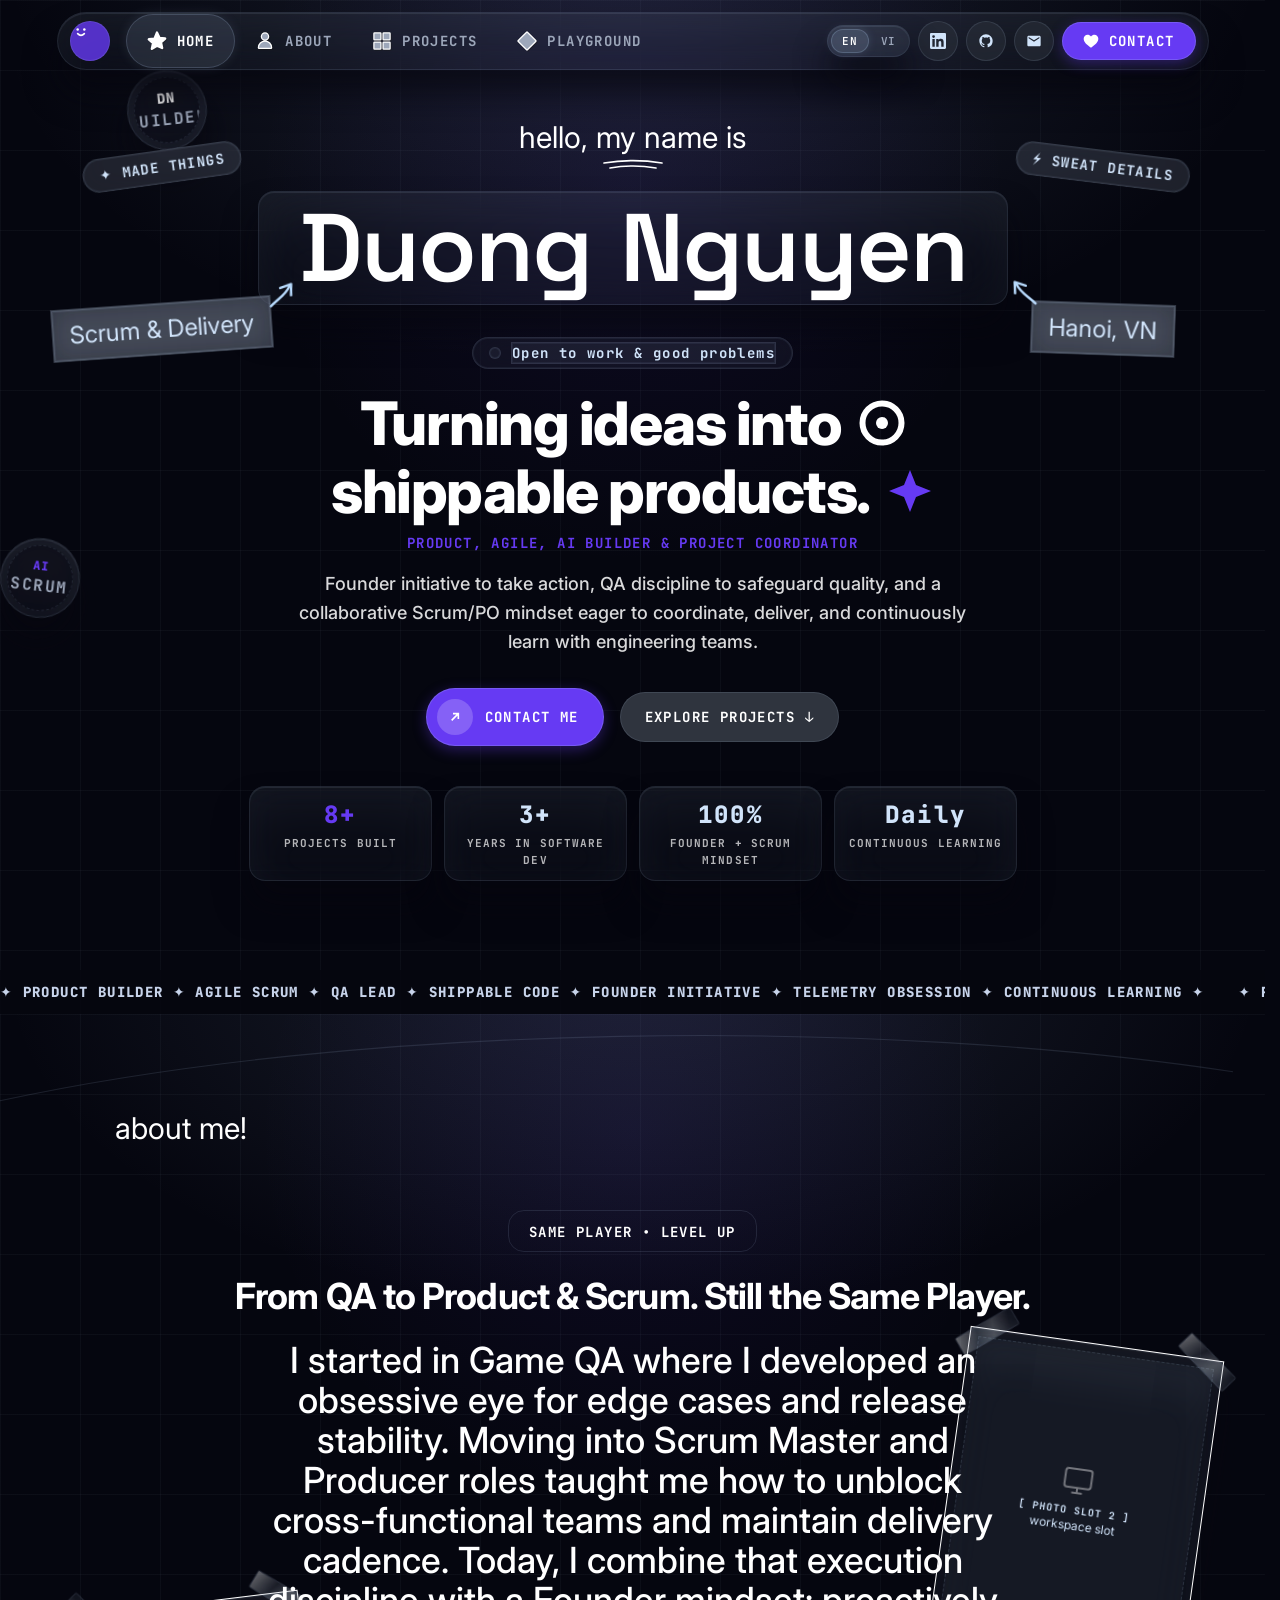
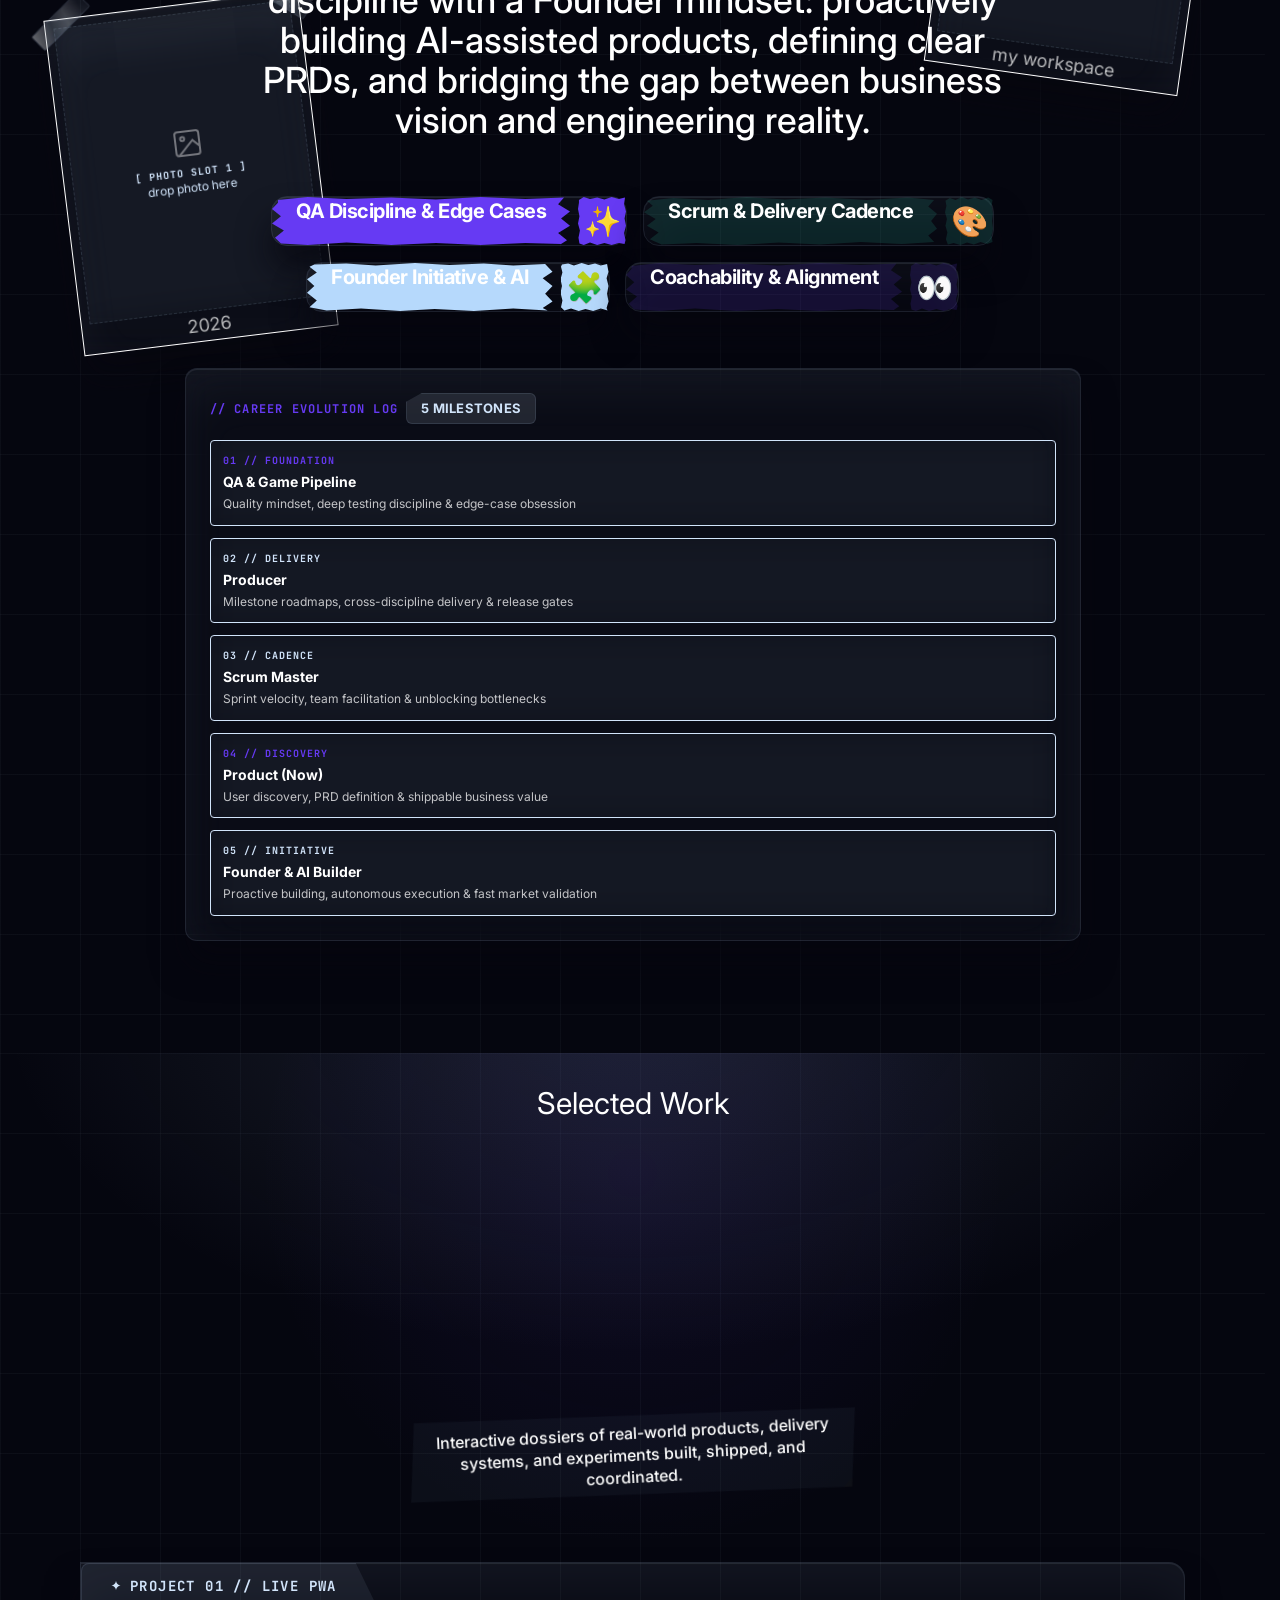
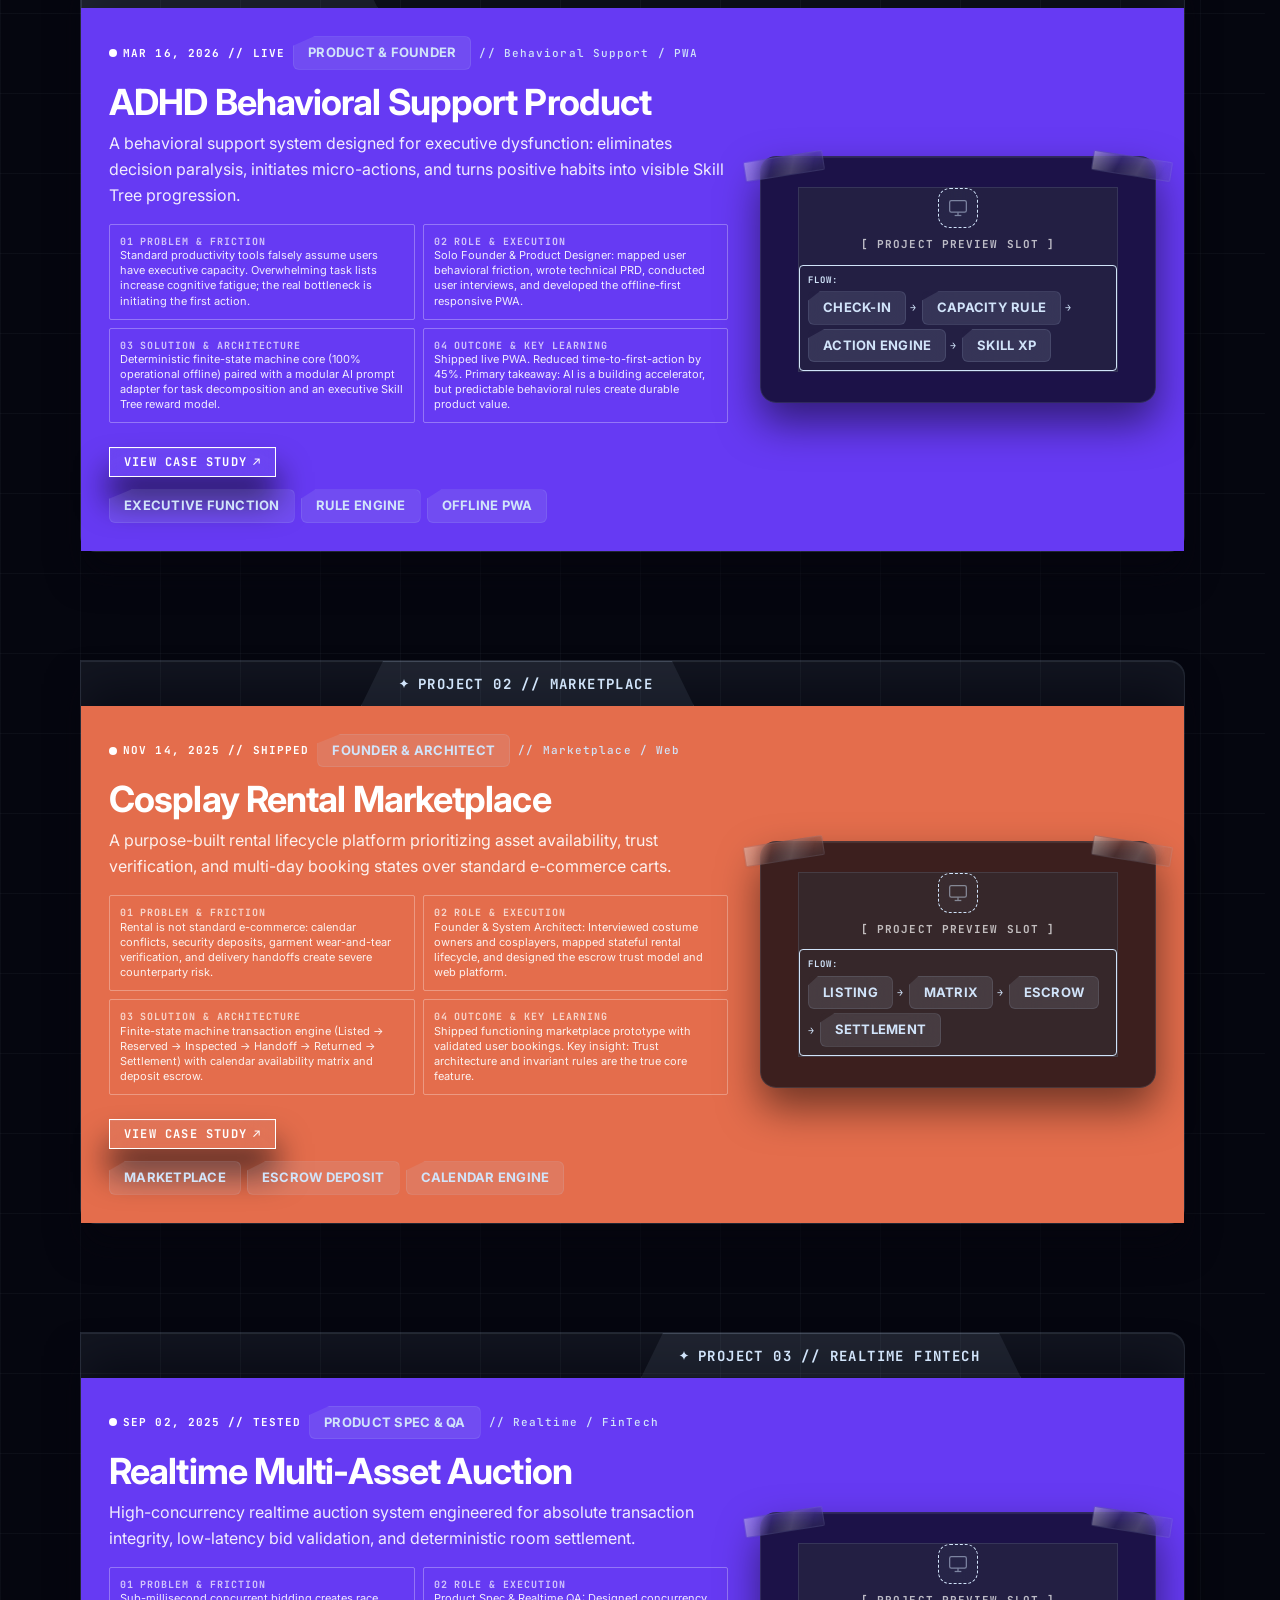
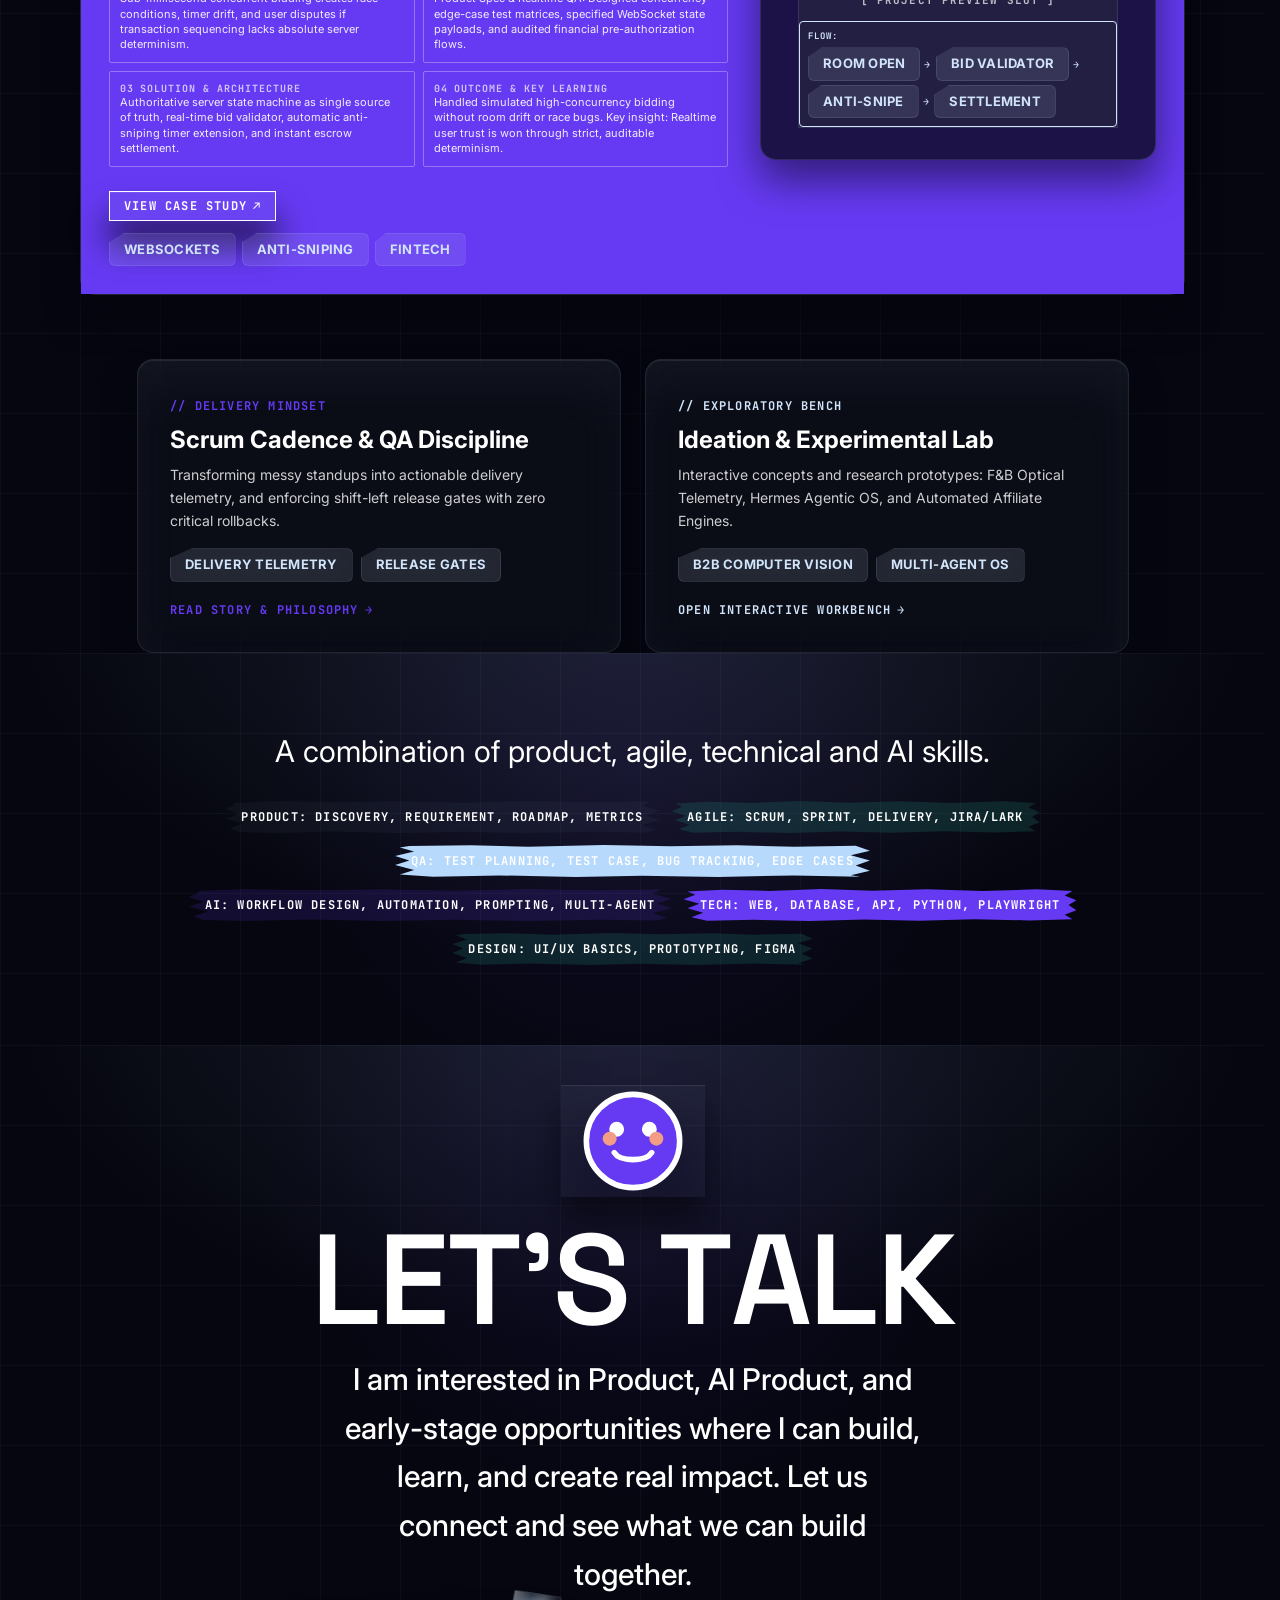
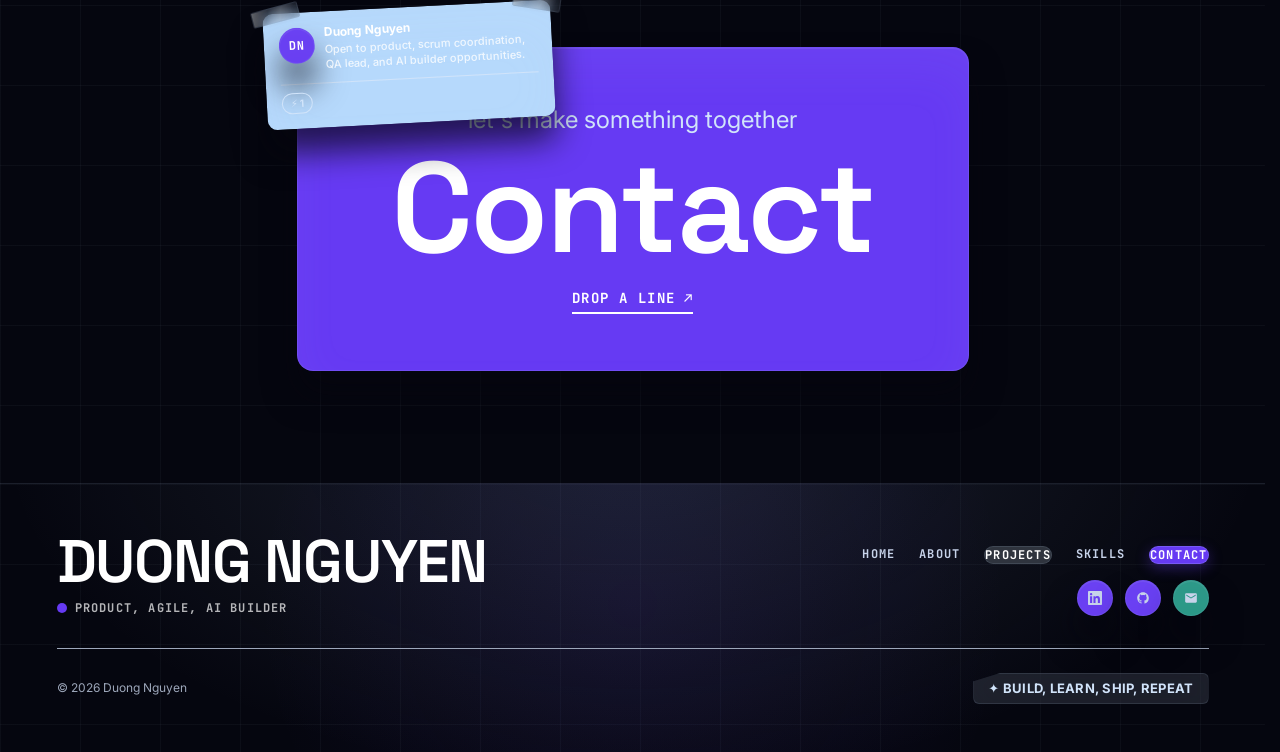
==== index.html @ 0aab54b2 "feat: publish Duong Nguyen AuthKit portfolio" ====
<!DOCTYPE html>
<html lang="en">
<head>
  <meta charset="utf-8">
  <meta name="viewport" content="width=device-width, initial-scale=1">
  <title>Duong Nguyen | Product Builder &amp; Agile Coordinator</title>
  <meta name="description" content="Product Builder, Agile Coordinator &amp; AI Builder with Game QA discipline. Turning ideas into shippable products.">

  <link rel="preconnect" href="https://fonts.googleapis.com">
  <link rel="preconnect" href="https://fonts.gstatic.com" crossorigin>
  <link href="https://fonts.googleapis.com/css2?family=Inter:wght@300;400;500;600;700&family=JetBrains+Mono:wght@400;500;600&family=Space+Grotesk:wght@400;500;600;700&display=swap" rel="stylesheet">
  <!-- Google Fonts: Patrick Hand & Caveat for authentic Vietnamese handwriting, Handjet for display, DM Mono, Inter -->
  <link rel="preconnect" href="https://fonts.googleapis.com">
  <link rel="preconnect" href="https://fonts.gstatic.com" crossorigin>
  <link href="https://fonts.googleapis.com/css2?family=Caveat:wght@500;600;700&family=DM+Mono:ital,wght@0,300;0,400;0,500;1,400&family=Handjet:wght@400..900&family=Inter:wght@300;400;500;600;700;800&family=Patrick+Hand&display=swap" rel="stylesheet">
  <link rel="preload" href="fonts/handjet.woff2" as="font" type="font/woff2" crossorigin>

  <link rel="stylesheet" href="styles.css">
</head>
<body class="t-creative-artsy t-authkit bg-[var(--ca-surface)] text-[var(--ca-ink)] antialiased selection:bg-[var(--ca-yellow)] selection:text-[var(--ca-ink)]">

  <!-- ==========================================================================
       CREATIVE BOUNCY SPLASH INTRO (PORTFOLIOFY SIGNATURE)
       ========================================================================== -->
  <div class="ca-splash ca-grid pointer-events-none fixed inset-0 z-[80] grid place-items-center" aria-hidden="true">
    <span class="ca-splash-b1 col-start-1 row-start-1 rounded-2xl rounded-tl-none border-2 border-[var(--ca-ink)] bg-[var(--ca-yellow)] px-5 py-3.5 text-3xl font-bold leading-[1.1] text-[var(--ca-ink)] sm:text-[2.5rem] shadow-[4px_4px_0_var(--ca-ink)] ca-hand">
      <span class="ca-splash-char inline-block" style="animation-delay:0.120s">O</span>
      <span class="ca-splash-char inline-block" style="animation-delay:0.165s">h</span>
      <span class="ca-splash-char inline-block" style="animation-delay:0.210s">,</span>
      <span class="ca-splash-char inline-block" style="animation-delay:0.255s">&nbsp;</span>
      <span class="ca-splash-char inline-block" style="animation-delay:0.300s">h</span>
      <span class="ca-splash-char inline-block" style="animation-delay:0.345s">e</span>
      <span class="ca-splash-char inline-block" style="animation-delay:0.390s">l</span>
      <span class="ca-splash-char inline-block" style="animation-delay:0.435s">l</span>
      <span class="ca-splash-char inline-block" style="animation-delay:0.480s">o</span>
      <span class="ca-splash-char inline-block" style="animation-delay:0.525s">!</span>
      <span class="ca-splash-char inline-block" style="animation-delay:0.570s">&nbsp;✨</span>
    </span>
    <span class="ca-splash-b2 col-start-1 row-start-1 rounded-2xl rounded-tl-none border-2 border-[var(--ca-ink)] bg-[var(--ca-yellow)] px-5 py-3.5 text-3xl font-bold leading-[1.1] text-[var(--ca-ink)] sm:text-[2.5rem] shadow-[4px_4px_0_var(--ca-ink)] ca-hand">
      <span class="ca-splash-char inline-block" style="animation-delay:0.920s">Y</span>
      <span class="ca-splash-char inline-block" style="animation-delay:0.965s">o</span>
      <span class="ca-splash-char inline-block" style="animation-delay:1.010s">u</span>
      <span class="ca-splash-char inline-block" style="animation-delay:1.055s">&nbsp;</span>
      <span class="ca-splash-char inline-block" style="animation-delay:1.100s">f</span>
      <span class="ca-splash-char inline-block" style="animation-delay:1.145s">o</span>
      <span class="ca-splash-char inline-block" style="animation-delay:1.190s">u</span>
      <span class="ca-splash-char inline-block" style="animation-delay:1.235s">n</span>
      <span class="ca-splash-char inline-block" style="animation-delay:1.280s">d</span>
      <span class="ca-splash-char inline-block" style="animation-delay:1.325s">&nbsp;</span>
      <span class="ca-splash-char inline-block" style="animation-delay:1.370s">m</span>
      <span class="ca-splash-char inline-block" style="animation-delay:1.415s">e</span>
      <span class="ca-splash-char inline-block" style="animation-delay:1.460s">!</span>
      <span class="ca-splash-char inline-block" style="animation-delay:1.505s">&nbsp;🚀</span>
    </span>
  </div>

  <!-- ==========================================================================
       SITE HEADER (EXACT TEMPLATE PILL NAV & BILINGUAL TOGGLE)
       ========================================================================== -->
  <header class="sticky top-0 z-50 px-3 pt-3 sm:px-6">
    <div class="mx-auto flex max-w-6xl items-center justify-between border-2 border-[var(--ca-ink)] bg-white px-3 shadow-[2.5px_2.5px_0_rgba(25,21,16,0.35)] rounded-full">
      <div class="flex items-center gap-4">
        <!-- Pink Smiley Vector Logo with Animated Blinking Eyes -->
        <a aria-label="Home" class="flex h-10 w-10 shrink-0 items-center justify-center rounded-full border-2 border-white shadow-[1.5px_1.5px_0_rgba(25,21,16,0.25)] transition-transform duration-200 hover:rotate-12 hover-wiggle" style="background-color:var(--ca-magenta)" href="#top">
          <svg viewBox="0 0 24 24" fill="currentColor" class="h-5 w-5 text-white" aria-hidden="true">
            <g class="ca-blink">
              <circle cx="8" cy="9" r="1.5"></circle>
              <circle cx="16" cy="9" r="1.5"></circle>
            </g>
            <path d="M8 14Q12 18 16 14" fill="none" stroke="#ffffff" stroke-width="2" stroke-linecap="round"></path>
          </svg>
        </a>

        <!-- Pill Desktop Navigation -->
        <nav class="hidden items-stretch md:flex">
          <a aria-current="page" class="ca-mono flex items-center justify-center gap-2.5 px-5 py-4 text-sm font-bold uppercase leading-none tracking-widest text-[var(--ca-ink)] transition-colors bg-[var(--ca-yellow)]" href="#top">
            <svg viewBox="0 0 24 24" fill="currentColor" stroke="#ffffff" stroke-width="3" stroke-linejoin="round" paint-order="stroke" class="overflow-visible [filter:drop-shadow(1px_1.5px_0_rgba(25,21,16,0.28))] h-5 w-5 shrink-0" aria-hidden="true">
              <path d="M12 2l2.9 6.26 6.85.72-5.1 4.62 1.44 6.7L12 17.6l-6.09 3.7 1.44-6.7-5.1-4.62 6.85-.72z"></path>
            </svg>
            <span data-i18n="nav.home">Home</span>
          </a>

          <a class="ca-mono flex items-center justify-center gap-2.5 px-5 py-4 text-sm font-bold uppercase leading-none tracking-widest text-[var(--ca-ink)] transition-colors hover:bg-[var(--ca-chrome)]" href="about.html">
            <svg viewBox="0 0 24 24" fill="currentColor" stroke="#ffffff" stroke-width="3" stroke-linejoin="round" paint-order="stroke" class="overflow-visible [filter:drop-shadow(1px_1.5px_0_rgba(25,21,16,0.28))] h-5 w-5 shrink-0" aria-hidden="true">
              <path d="M12 3a3.6 3.6 0 100 7.2A3.6 3.6 0 0012 3zM4.8 20a7.2 7.2 0 0114.4 0z"></path>
            </svg>
            <span data-i18n="nav.about">About</span>
          </a>

          <a class="ca-mono flex items-center justify-center gap-2.5 px-5 py-4 text-sm font-bold uppercase leading-none tracking-widest text-[var(--ca-ink)] transition-colors hover:bg-[var(--ca-chrome)]" href="case-studies.html">
            <svg viewBox="0 0 24 24" fill="currentColor" stroke="#ffffff" stroke-width="3" stroke-linejoin="round" paint-order="stroke" class="overflow-visible [filter:drop-shadow(1px_1.5px_0_rgba(25,21,16,0.28))] h-5 w-5 shrink-0" aria-hidden="true">
              <path d="M3 3h7v7H3zM14 3h7v7h-7zM3 14h7v7H3zM14 14h7v7h-7z"></path>
            </svg>
            <span data-i18n="nav.projects">Projects</span>
          </a>

          <a class="ca-mono flex items-center justify-center gap-2.5 px-5 py-4 text-sm font-bold uppercase leading-none tracking-widest text-[var(--ca-ink)] transition-colors hover:bg-[var(--ca-chrome)]" href="playground.html">
            <svg viewBox="0 0 24 24" fill="currentColor" stroke="#ffffff" stroke-width="3" stroke-linejoin="round" paint-order="stroke" class="overflow-visible [filter:drop-shadow(1px_1.5px_0_rgba(25,21,16,0.28))] h-5 w-5 shrink-0" aria-hidden="true">
              <path d="M12 2l10 10-10 10L2 12z"></path>
            </svg>
            <span data-i18n="nav.playground">Playground</span>
          </a>
        </nav>
      </div>

      <div class="flex items-center gap-2 py-2">
        <!-- Language Switcher -->
        <div class="lang-switch ca-mono flex items-center gap-1 border-2 border-[var(--ca-ink)] bg-white px-2 py-1 text-xs font-bold shadow-[1.5px_1.5px_0_rgba(25,21,16,0.25)] rounded-full mr-2" role="group" aria-label="Language selection">
          <button id="lang-en" class="lang-btn active px-2.5 py-0.5 rounded-full text-[var(--ca-ink)] bg-[var(--ca-yellow)] transition-colors" data-lang="en">EN</button>
          <button id="lang-vi" class="lang-btn px-2.5 py-0.5 rounded-full text-[var(--ca-ink)]/60 hover:text-[var(--ca-ink)] transition-colors" data-lang="vi">VI</button>
        </div>

        <a href="https://linkedin.com" target="_blank" rel="noopener noreferrer" aria-label="LinkedIn" class="flex h-10 w-10 items-center justify-center rounded-full border-2 border-white text-[var(--ca-ink)] shadow-[1.5px_1.5px_0_rgba(25,21,16,0.25)] transition-transform duration-200 hover:-translate-y-0.5" style="background-color:var(--ca-yellow)">
          <svg viewBox="0 0 24 24" fill="currentColor" class="h-4 w-4" aria-hidden="true">
            <path d="M20.447 20.452h-3.554v-5.569c0-1.328-.027-3.037-1.852-3.037-1.853 0-2.136 1.445-2.136 2.939v5.667H9.351V9h3.414v1.561h.046c.477-.9 1.637-1.85 3.37-1.85 3.601 0 4.267 2.37 4.267 5.455v6.286zM5.337 7.433a2.062 2.062 0 0 1-2.063-2.065 2.064 2.064 0 1 1 2.063 2.065zm1.782 13.019H3.555V9h3.564v11.452zM22.225 0H1.771C.792 0 0 .774 0 1.729v20.542C0 23.227.792 24 1.771 24h20.451C23.2 24 24 23.227 24 22.271V1.729C24 .774 23.2 0 22.222 0h.003z"></path>
          </svg>
        </a>

        <a href="https://github.com" target="_blank" rel="noopener noreferrer" aria-label="GitHub" class="flex h-10 w-10 items-center justify-center rounded-full border-2 border-white text-[var(--ca-ink)] shadow-[1.5px_1.5px_0_rgba(25,21,16,0.25)] transition-transform duration-200 hover:-translate-y-0.5" style="background-color:var(--ca-magenta)">
          <svg viewBox="0 0 24 24" fill="currentColor" class="h-4 w-4" aria-hidden="true">
            <path d="M12 2C6.477 2 2 6.484 2 12.017c0 4.425 2.865 8.18 6.839 9.504.5.092.682-.217.682-.483 0-.237-.008-.868-.013-1.703-2.782.605-3.369-1.343-3.369-1.343-.454-1.158-1.11-1.466-1.11-1.466-.908-.62.069-.608.069-.608 1.003.07 1.53 1.032 1.53 1.032.892 1.53 2.341 1.088 2.91.832.092-.647.35-1.088.636-1.338-2.22-.253-4.555-1.113-4.555-4.951 0-1.093.39-1.988 1.029-2.688-.103-.253-.446-1.272.098-2.65 0 0 .84-.27 2.75 1.026A9.564 9.564 0 0112 6.844c.85.004 1.705.115 2.504.337 1.909-1.296 2.747-1.027 2.747-1.027.546 1.379.202 2.398.1 2.651.64.7 1.028 1.595 1.028 2.688 0 3.848-2.339 4.695-4.566 4.943.359.309.678.92.678 1.855 0 1.338-.012 2.419-.012 2.747 0 .268.18.58.688.482A10.019 10.019 0 0022 12.017C22 6.484 17.522 2 12 2z"></path>
          </svg>
        </a>

        <a href="mailto:dinhduong.ndd@gmail.com" aria-label="Email" class="flex h-10 w-10 items-center justify-center rounded-full border-2 border-white text-[var(--ca-ink)] shadow-[1.5px_1.5px_0_rgba(25,21,16,0.25)] transition-transform duration-200 hover:-translate-y-0.5" style="background-color:var(--ca-green)">
          <svg viewBox="0 0 24 24" fill="currentColor" class="h-4 w-4" aria-hidden="true">
            <path d="M20 4H4c-1.1 0-1.99.9-1.99 2L2 18c0 1.1.9 2 2 2h16c1.1 0 2-.9 2-2V6c0-1.1-.9-2-2-2zm0 4l-8 5-8-5V6l8 5 8-5v2z"></path>
          </svg>
        </a>

        <a class="ca-mono hidden items-center gap-2.5 border-2 border-[var(--ca-ink)] px-5 py-2 text-sm font-bold uppercase tracking-widest text-[var(--ca-ink)] transition-colors hover:bg-[var(--ca-ink)] hover:text-white sm:inline-flex" href="contact.html">
          <svg viewBox="0 0 24 22" fill="currentColor" class="h-4 w-4" aria-hidden="true">
            <path d="M12 21C5 16 1 12 1 7.5 1 4 3.6 1.5 6.8 1.5c2 0 3.9 1 5.2 2.6 1.3-1.6 3.2-2.6 5.2-2.6C20.4 1.5 23 4 23 7.5 23 12 19 16 12 21Z"></path>
          </svg>
          <span data-i18n="nav.cta">Contact</span>
        </a>

        <button aria-label="Toggle menu" id="mobileNavToggle" aria-expanded="false" class="flex h-11 w-11 items-center justify-center border-2 border-[var(--ca-ink)] bg-[var(--ca-surface)] md:hidden">
          <svg viewBox="0 0 24 24" fill="none" stroke="currentColor" stroke-width="2.2" class="h-5 w-5 text-[var(--ca-ink)]" aria-hidden="true">
            <path d="M3 6h18M3 12h18M3 18h18"></path>
          </svg>
        </button>
      </div>
    </div>

    <!-- Mobile Nav Flyout -->
    <div id="mobileNavMenu" class="hidden md:hidden border-b-2 border-[var(--ca-ink)] bg-[var(--ca-surface)] px-4 py-4">
      <nav class="flex flex-col gap-2">
        <a class="ca-mono py-2 text-base font-bold uppercase tracking-widest text-[var(--ca-ink)]" href="index.html" data-i18n="nav.home">Home</a>
        <a class="ca-mono py-2 text-base font-bold uppercase tracking-widest text-[var(--ca-ink)]" href="about.html" data-i18n="nav.about">About</a>
        <a class="ca-mono py-2 text-base font-bold uppercase tracking-widest text-[var(--ca-ink)]" href="case-studies.html" data-i18n="nav.projects">Projects</a>
        <a class="ca-mono py-2 text-base font-bold uppercase tracking-widest text-[var(--ca-ink)]" href="playground.html" data-i18n="nav.playground">Playground</a>
        <a class="ca-mono py-2 text-base font-bold uppercase tracking-widest text-[var(--ca-ink)]" href="contact.html" data-i18n="nav.cta">Contact</a>
      </nav>
    </div>
  </header>

  <main id="top">
    <!-- ==========================================================================
         HERO SECTION: CLEAN WIREFRAME AVATARS & AUTHENTIC ORIGINAL CONTENT
         ========================================================================== -->
    <section class="ca-grid relative flex flex-col justify-center overflow-hidden px-4 min-h-[100svh] pb-12 pt-4 sm:pb-16">
      <!-- Empty Wireframe Floating Avatar Badges (No fake stock photos) -->
      <div data-pf-block="hero.media" class="pointer-events-none absolute inset-0 hidden lg:block" aria-hidden="true">
        <div class="absolute left-[10%] top-[48%] ca-wobble">
          <span class="flex items-center justify-center rounded-full bg-[var(--ca-orange)] p-1.5 h-20 w-20 -rotate-6 shadow-[3px_3px_0_rgba(25,21,16,0.25)]">
            <div class="relative overflow-hidden h-full w-full rounded-full bg-[#fbfaf6] border-2 border-dashed border-[var(--ca-tick)] flex flex-col items-center justify-center text-[var(--ca-gray)]">
              <span class="ca-mono text-sm font-black text-[var(--ca-ink)]">DN</span>
              <span class="ca-mono text-[7px] font-bold tracking-widest uppercase text-[var(--ca-ink)]/50">BUILDER</span>
            </div>
          </span>
        </div>

        <div class="absolute right-[10%] top-[52%] ca-wobble" style="animation-delay: -1.4s;">
          <span class="flex items-center justify-center rounded-full bg-[var(--ca-orange)] p-1.5 h-20 w-20 rotate-6 shadow-[3px_3px_0_rgba(25,21,16,0.25)]">
            <div class="relative overflow-hidden h-full w-full rounded-full bg-[#fbfaf6] border-2 border-dashed border-[var(--ca-tick)] flex flex-col items-center justify-center text-[var(--ca-gray)]">
              <span class="ca-mono text-xs font-black text-[var(--ca-blue)]">AI</span>
              <span class="ca-mono text-[7px] font-bold tracking-widest uppercase text-[var(--ca-ink)]/50">SCRUM</span>
            </div>
          </span>
        </div>
      </div>

      <!-- Main Center Content -->
      <div class="relative mx-auto flex max-w-5xl flex-col items-center pt-1 text-center sm:pt-2">
        <div class="group/name group-name relative flex w-full flex-col items-center">
          <div class="flex flex-col items-center text-[var(--ca-ink)]">
            <p data-pf-block="hero.label" class="ca-hand text-2xl sm:text-3xl" data-i18n="hero.nameLabel">hello, my name is</p>
            <svg viewBox="0 0 64 12" fill="none" stroke="currentColor" stroke-width="1.6" stroke-linecap="round" class="mt-1 h-3 w-20" aria-hidden="true">
              <path d="M3 4c18-3 40-3 58 0"></path>
              <path d="M9 9c14-2.5 32-2.5 46 0"></path>
            </svg>
          </div>

          <!-- Mobile stickers -->
          <div data-pf-block="hero.notes" class="mt-4 flex flex-wrap justify-center gap-2 lg:hidden">
            <div>
              <span class="ca-mono inline-block rounded-full border-[3px] border-white px-4 py-1.5 text-sm font-bold uppercase tracking-widest text-[var(--ca-ink)] shadow-[0_4px_10px_rgba(25,21,16,0.25)] -rotate-3" style="background-color:var(--ca-purple)" data-i18n="hero.sticker1">✦ Made Things</span>
            </div>
            <div>
              <span class="ca-mono inline-block rounded-full border-[3px] border-white px-4 py-1.5 text-sm font-bold uppercase tracking-widest text-[var(--ca-ink)] shadow-[0_4px_10px_rgba(25,21,16,0.25)] rotate-3" style="background-color:var(--ca-yellow-soft)" data-i18n="hero.sticker2">⚡ Sweat Details</span>
            </div>
          </div>

          <!-- Giant Pixel Display Name with Doodle Box -->
          <div data-pf-block="hero.nameDisplay" class="relative mt-5">
            <div>
              <div id="heroNameBox" class="ca-doodle-box ca-pop hero-pop-box relative inline-block border-[3px] px-5 py-1 sm:px-10 sm:py-2 hover-lift" style="border-color:var(--ca-orange); --pop-from:0.55;">
                <span class="ca-display text-[24vw] leading-[0.95] tracking-tight text-[var(--ca-ink)] sm:text-9xl lg:text-[12rem] ca-stagger-text hero-stagger-name" data-stagger-text="true" data-stagger="0.06" data-delay="0.1" style="display:inline-block">
                  Duong Nguyen
                </span>
              </div>
            </div>

            <!-- Desktop Floating Stickers & Taped Notes -->
            <div class="pointer-events-none absolute -inset-x-24 -inset-y-6 hidden lg:block">
              <!-- Top Stickers -->
              <div data-pf-block="hero.notes" class="absolute inset-0">
                <div class="pointer-events-auto absolute left-0 top-0 -translate-x-1/2 -translate-y-1/2">
                  <div class="ca-float-1 hover-wiggle" style="--ca-rot:-8deg; transform: rotate(-8deg);">
                    <span class="ca-mono inline-block rounded-full border-[3px] border-white px-4 py-1.5 text-sm font-bold uppercase tracking-widest text-[var(--ca-ink)] shadow-[0_4px_10px_rgba(25,21,16,0.25)]" style="background-color:var(--ca-purple)" data-i18n="hero.sticker1">✦ Made Things</span>
                  </div>
                </div>

                <div class="pointer-events-auto absolute right-0 top-0 -translate-y-1/2 translate-x-1/2">
                  <div class="ca-float-2 hover-wiggle" style="--ca-rot:7deg; transform: rotate(7deg);">
                    <span class="ca-mono inline-block rounded-full border-[3px] border-white px-4 py-1.5 text-sm font-bold uppercase tracking-widest text-[var(--ca-ink)] shadow-[0_4px_10px_rgba(25,21,16,0.25)]" style="background-color:var(--ca-yellow-soft)" data-i18n="hero.sticker2">⚡ Sweat Details</span>
                  </div>
                </div>
              </div>

              <!-- Bottom Left Role Note with Arrow -->
              <div data-pf-block="hero.role" class="pointer-events-auto absolute bottom-0 left-0 -translate-x-1/2 translate-y-1/2">
                <div class="ca-float-3 hover-wiggle" style="--ca-rot:-4deg; transform: rotate(-4deg);">
                  <span class="relative inline-block">
                    <span class="ca-hand inline-block px-4 py-2 leading-snug text-[var(--ca-ink)] shadow-[2px_3px_8px_rgba(17,18,18,0.18)] text-2xl" style="background-color:var(--ca-yellow)" data-i18n="hero.sticker3">Scrum &amp; Delivery</span>
                    <svg viewBox="0 0 40 40" fill="none" stroke="var(--ca-ink)" stroke-width="3" stroke-linecap="round" stroke-linejoin="round" class="absolute -right-7 -top-4 h-8 w-8 -scale-x-100" aria-hidden="true">
                      <path d="M34 33 C 25 24, 15 21, 9 9"></path>
                      <path d="M8 21 L 7 7 L 21 11"></path>
                    </svg>
                  </span>
                </div>
              </div>

              <!-- Bottom Right Location Note with Arrow -->
              <div data-pf-block="hero.location" class="pointer-events-auto absolute bottom-0 right-0 translate-x-1/2 translate-y-1/2">
                <div class="ca-float-1 hover-wiggle" style="--ca-rot:2deg; transform: rotate(2deg);">
                  <span class="relative inline-block">
                    <svg viewBox="0 0 40 40" fill="none" stroke="var(--ca-ink)" stroke-width="3" stroke-linecap="round" stroke-linejoin="round" class="absolute -left-6 -top-6 h-8 w-8" aria-hidden="true">
                      <path d="M34 33 C 25 24, 15 21, 9 9"></path>
                      <path d="M8 21 L 7 7 L 21 11"></path>
                    </svg>
                    <span class="ca-hand inline-block px-4 py-2 leading-snug text-[var(--ca-ink)] shadow-[2px_3px_8px_rgba(17,18,18,0.18)] text-xl sm:text-2xl" style="background-color:var(--ca-mint)" data-i18n="hero.sticker4">Hanoi, VN</span>
                  </span>
                </div>
              </div>
            </div>
          </div>

          <!-- Dynamic Invert Hover Lens (Follows mouse cursor - Template Signature) -->
          <span aria-hidden="true" class="ca-hover-lens pointer-events-none absolute z-30 hidden h-72 w-72 [backdrop-filter:invert(1)] lg:block">
            <span class="absolute -left-2 -top-2 h-4 w-4 bg-[var(--ca-ink)]"></span>
            <span class="absolute -right-2 -top-2 h-4 w-4 bg-[var(--ca-ink)]"></span>
            <span class="absolute -bottom-2 -left-2 h-4 w-4 bg-[var(--ca-ink)]"></span>
            <span class="absolute -bottom-2 -right-2 h-4 w-4 bg-[var(--ca-ink)]"></span>
          </span>
        </div>

        <!-- Status Pill -->
        <div data-pf-block="hero.status" class="mt-8">
          <span class="ca-mono inline-flex items-center gap-2.5 rounded-full border-2 border-[var(--ca-ink)] bg-white px-4 py-1 text-sm font-bold tracking-widest text-[var(--ca-ink)] shadow-[2px_2.5px_0_rgba(25,21,16,0.3)]">
            <span class="inline-block h-3 w-3 rounded-full bg-[var(--ca-blue)] animate-pulse" aria-hidden="true"></span>
            <span data-i18n="hero.statusPill">Open to work &amp; good problems</span>
          </span>
        </div>

        <!-- Headline with Animated Rotating SVGs -->
        <h1 data-pf-block="hero.headline" class="mt-6 flex flex-wrap items-center justify-center gap-x-4 gap-y-2 text-3xl font-extrabold tracking-tight text-[var(--ca-ink)] sm:text-5xl lg:text-6xl font-sans">
          <span data-i18n="hero.titlePrefix">Turning ideas into</span>
          <span class="relative inline-flex items-center" aria-hidden="true">
            <svg viewBox="0 0 32 32" fill="none" class="ca-spin inline-block h-8 w-8 sm:h-12 sm:w-12 text-[#16b06a]" aria-hidden="true">
              <circle cx="16" cy="16" r="13" stroke="currentColor" stroke-width="4"></circle>
              <circle cx="16" cy="16" r="4" fill="currentColor"></circle>
            </svg>
          </span>
          <span class="highlight-blue" data-i18n="hero.titleSuffix">shippable products.</span>
          <span class="relative inline-flex items-center" aria-hidden="true">
            <svg viewBox="0 0 32 32" fill="none" class="ca-spin inline-block h-8 w-8 sm:h-12 sm:w-12 text-[var(--ca-magenta)]" style="animation-duration: 8s;" aria-hidden="true">
              <path d="M16 2 L20 12 L30 16 L20 20 L16 30 L12 20 L2 16 L12 12 Z" fill="currentColor"></path>
            </svg>
          </span>
        </h1>

        <!-- Subtitle & Original Lede -->
        <p class="ca-mono mt-3 text-xs font-bold uppercase tracking-[0.2em] text-[var(--ca-blue)] sm:text-sm" data-i18n="hero.sub">
          Product, Agile, AI Builder &amp; Project Coordinator
        </p>

        <p class="mt-4 max-w-2xl text-base text-[var(--ca-ink)]/85 sm:text-lg leading-relaxed font-medium" data-i18n="hero.lede">
          Founder initiative to take action, QA discipline to safeguard quality, and a collaborative Scrum/PO mindset eager to coordinate, deliver, and continuously learn with engineering teams.
        </p>

        <!-- CTA Buttons -->
        <div data-pf-block="hero.cta" class="mt-8 flex flex-wrap items-center justify-center gap-4">
          <a class="group/cta ca-mono relative inline-flex items-center gap-3 border-2 border-[var(--ca-ink)] bg-[var(--ca-ink)] py-2.5 pl-2.5 pr-6 text-sm font-bold uppercase tracking-[0.2em] text-white transition-colors duration-200 hover:bg-transparent hover:text-[var(--ca-ink)] shadow-[4px_4px_0_var(--ca-yellow)]" href="#contact">
            <span class="flex h-9 w-9 items-center justify-center bg-[var(--ca-blue)] text-white transition-colors duration-200 group-hover/cta:bg-[var(--ca-magenta)]">
              <svg viewBox="0 0 24 24" fill="none" stroke="currentColor" stroke-width="2.4" class="h-4 w-4" aria-hidden="true">
                <path d="M7 17 17 7M9 7h8v8"></path>
              </svg>
            </span>
            <span data-i18n="hero.btnContact">Contact me</span>
          </a>

          <a class="ca-mono inline-flex items-center gap-2.5 border-2 border-[var(--ca-ink)] bg-white px-6 py-3.5 text-sm font-bold uppercase tracking-[0.15em] text-[var(--ca-ink)] shadow-[3px_3px_0_rgba(25,21,16,0.3)] transition-transform duration-200 hover:-translate-y-0.5" href="#work">
            <span data-i18n="hero.btnWork">Explore Projects</span>
            <span aria-hidden="true">↓</span>
          </a>
        </div>

        <!-- 4 Original Stat Indicators -->
        <div class="mt-10 grid grid-cols-2 gap-3 sm:grid-cols-4 max-w-3xl w-full">
          <div class="rounded-sm border-2 border-[var(--ca-ink)] bg-white p-3 shadow-[2px_2px_0_rgba(25,21,16,0.2)] ca-pop" data-delay="0.05">
            <div class="ca-mono text-2xl font-black text-[var(--ca-blue)]" data-counter="8" data-suffix="+">0</div>
            <div class="ca-mono text-[11px] uppercase font-bold text-[var(--ca-ink)]/70 mt-1" data-i18n="hero.stat1">Projects Built</div>
          </div>
          <div class="rounded-sm border-2 border-[var(--ca-ink)] bg-white p-3 shadow-[2px_2px_0_rgba(25,21,16,0.2)] ca-pop" data-delay="0.1">
            <div class="ca-mono text-2xl font-black text-[var(--ca-orange)]" data-counter="3" data-suffix="+">0</div>
            <div class="ca-mono text-[11px] uppercase font-bold text-[var(--ca-ink)]/70 mt-1" data-i18n="hero.stat2">Years in Software Dev</div>
          </div>
          <div class="rounded-sm border-2 border-[var(--ca-ink)] bg-white p-3 shadow-[2px_2px_0_rgba(25,21,16,0.2)] ca-pop" data-delay="0.15">
            <div class="ca-mono text-2xl font-black text-[#10b981]" data-counter="100" data-suffix="%">0</div>
            <div class="ca-mono text-[11px] uppercase font-bold text-[var(--ca-ink)]/70 mt-1" data-i18n="hero.stat3">Founder + Scrum Mindset</div>
          </div>
          <div class="rounded-sm border-2 border-[var(--ca-ink)] bg-white p-3 shadow-[2px_2px_0_rgba(25,21,16,0.2)] ca-pop" data-delay="0.2">
            <div class="ca-mono text-2xl font-black text-[var(--ca-purple)]">Daily</div>
            <div class="ca-mono text-[11px] uppercase font-bold text-[var(--ca-ink)]/70 mt-1" data-i18n="hero.stat4">Continuous Learning</div>
          </div>
        </div>
      </div>
    </section>

    <!-- ==========================================================================
         INFINITE MARQUEE RUNNING TICKER (PORTFOLIOFY SIGNATURE)
         ========================================================================== -->
    <div class="pf-marquee-container border-y-2 border-[var(--ca-ink)] bg-[var(--ca-yellow)] py-3 my-6 shadow-[2px_2px_0_var(--ca-ink)]">
      <div class="pf-marquee-row pf-marquee-row--left flex items-center gap-6">
        <span class="ca-mono whitespace-nowrap text-sm font-black uppercase tracking-[0.25em] text-[var(--ca-ink)]">
          ✦ PRODUCT BUILDER ✦ AGILE SCRUM ✦ QA LEAD ✦ SHIPPABLE CODE ✦ FOUNDER INITIATIVE ✦ TELEMETRY OBSESSION ✦ CONTINUOUS LEARNING ✦&nbsp;
        </span>
        <span class="ca-mono whitespace-nowrap text-sm font-black uppercase tracking-[0.25em] text-[var(--ca-ink)]">
          ✦ PRODUCT BUILDER ✦ AGILE SCRUM ✦ QA LEAD ✦ SHIPPABLE CODE ✦ FOUNDER INITIATIVE ✦ TELEMETRY OBSESSION ✦ CONTINUOUS LEARNING ✦&nbsp;
        </span>
      </div>
    </div>

    <!-- ==========================================================================
         ABOUT SECTION (AUTHENTIC ORIGINAL BIO & EMPTY POLAROIDS)
         ========================================================================== -->
    <section id="about" class="ca-grid relative scroll-mt-24 px-4 pb-20 sm:pb-28">
      <!-- Wavy Divider SVG -->
      <svg viewBox="0 0 1440 130" fill="none" preserveAspectRatio="none" class="h-16 w-full sm:h-24 -mx-4 w-[calc(100%+2rem)]" aria-hidden="true">
        <path d="M-10 120C420 10 1030 4 1450 80" stroke="var(--ca-tick)" stroke-width="1.5"></path>
      </svg>

      <p data-pf-block="bio.label" class="ca-hand pl-[8%] text-2xl text-[var(--ca-ink)] sm:text-3xl" data-i18n="about.label">about me!</p>

      <!-- Floating Empty Polaroids (Desktop Left & Right) -->
      <div class="pointer-events-none absolute inset-0 z-0 hidden lg:block">
        <!-- Left Polaroid: Photo 1 Slot -->
        <div class="absolute left-[3%] top-[36%] w-56 xl:left-[5%] xl:w-64" style="transform: rotate(-7deg);">
          <span class="pointer-events-auto block w-full">
            <figure class="relative inline-block bg-white p-2 pb-1 shadow-[0_6px_18px_rgba(17,18,18,0.22)] w-full border border-[var(--ca-ink)]">
              <span aria-hidden="true" class="ca-tape-strip absolute -left-4 -top-2 z-10 h-5 w-16 -rotate-[38deg] bg-[var(--ca-cyan)]/70 shadow-[0_1px_3px_rgba(17,18,18,0.15)]"></span>
              <span aria-hidden="true" class="ca-tape-strip absolute -right-4 -top-2 z-10 h-5 w-16 rotate-[38deg] bg-[var(--ca-yellow-soft)]/70 shadow-[0_1px_3px_rgba(17,18,18,0.15)]"></span>
              <div class="aspect-[4/5] w-full overflow-hidden border-2 border-dashed border-[var(--ca-tick)] bg-[#fbfaf6] flex flex-col items-center justify-center text-[var(--ca-gray)] p-3">
                <svg class="h-8 w-8 mb-1.5 opacity-40 text-[var(--ca-ink)]" viewBox="0 0 24 24" fill="none" stroke="currentColor" stroke-width="1.5">
                  <rect x="3" y="3" width="18" height="18" rx="2" ry="2"></rect>
                  <circle cx="8.5" cy="8.5" r="1.5"></circle>
                  <polyline points="21 15 16 10 5 21"></polyline>
                </svg>
                <span class="ca-mono text-[10px] font-bold uppercase tracking-wider text-[var(--ca-ink)]/60">[ Photo Slot 1 ]</span>
                <span class="ca-hand text-xs text-[var(--ca-gray)]">drop photo here</span>
              </div>
              <figcaption class="ca-hand mt-1 text-center text-lg leading-tight text-[var(--ca-ink)]/70">2026</figcaption>
            </figure>
          </span>
        </div>

        <!-- Right Polaroid: Photo 2 Slot -->
        <div class="absolute right-[3%] top-[20%] w-56 xl:right-[5%] xl:w-64" style="transform: rotate(8deg);">
          <span class="pointer-events-auto block w-full">
            <figure class="relative inline-block bg-white p-2 pb-1 shadow-[0_6px_18px_rgba(17,18,18,0.22)] w-full border border-[var(--ca-ink)]">
              <span aria-hidden="true" class="ca-tape-strip absolute -left-4 -top-2 z-10 h-5 w-16 -rotate-[38deg] bg-[var(--ca-cyan)]/70 shadow-[0_1px_3px_rgba(17,18,18,0.15)]"></span>
              <span aria-hidden="true" class="ca-tape-strip absolute -right-4 -top-2 z-10 h-5 w-16 rotate-[38deg] bg-[var(--ca-yellow-soft)]/70 shadow-[0_1px_3px_rgba(17,18,18,0.15)]"></span>
              <div class="aspect-[4/5] w-full overflow-hidden border-2 border-dashed border-[var(--ca-tick)] bg-[#fbfaf6] flex flex-col items-center justify-center text-[var(--ca-gray)] p-3">
                <svg class="h-8 w-8 mb-1.5 opacity-40 text-[var(--ca-ink)]" viewBox="0 0 24 24" fill="none" stroke="currentColor" stroke-width="1.5">
                  <rect x="2" y="3" width="20" height="14" rx="2" ry="2"></rect>
                  <line x1="8" y1="21" x2="16" y2="21"></line>
                  <line x1="12" y1="17" x2="12" y2="21"></line>
                </svg>
                <span class="ca-mono text-[10px] font-bold uppercase tracking-wider text-[var(--ca-ink)]/60">[ Photo Slot 2 ]</span>
                <span class="ca-hand text-xs text-[var(--ca-gray)]">workspace slot</span>
              </div>
              <figcaption class="ca-hand mt-1 text-center text-lg leading-tight text-[var(--ca-ink)]/70">my workspace</figcaption>
            </figure>
          </span>
        </div>
      </div>

      <!-- Center Narrative -->
      <div class="relative z-10 mx-auto mt-10 max-w-5xl sm:mt-16">
        <div class="flex flex-col items-center text-center">
          <div class="ca-doodle-box relative inline-block border-2 px-5 py-2" style="border-color:var(--ca-ink)">
            <span data-pf-block="bio.badge" class="ca-mono text-sm font-bold uppercase tracking-widest text-[var(--ca-ink)]" data-i18n="about.badge">SAME PLAYER • LEVEL UP</span>
          </div>

          <h2 class="mt-6 text-2xl font-bold tracking-tight sm:text-4xl text-[var(--ca-ink)]" data-i18n="about.title">
            From QA to Product &amp; Scrum.<br><span class="highlight-blue">Still the Same Player.</span>
          </h2>

          <div class="mt-6">
            <p data-pf-block="bio.body" class="ca-hand mx-auto max-w-3xl text-2xl font-medium leading-[1.3] text-[var(--ca-ink)] sm:text-3xl lg:text-4xl">
              <span data-i18n="about.bio">I started in Game QA where I developed an obsessive eye for edge cases and release stability. Moving into Scrum Master and Producer roles taught me how to unblock cross-functional teams and maintain delivery cadence. Today, I combine that execution discipline with a Founder mindset: proactively building AI-assisted products, defining clear PRDs, and bridging the gap between business vision and engineering reality.</span>
            </p>
          </div>

          <!-- Mobile Empty Polaroids -->
          <div class="mt-10 flex justify-center gap-6 lg:hidden">
            <figure class="relative inline-block bg-white p-2 pb-1 shadow-[0_6px_18px_rgba(17,18,18,0.22)] -rotate-3 w-40 border border-[var(--ca-ink)]">
              <span aria-hidden="true" class="ca-tape-strip absolute -left-4 -top-2 z-10 h-5 w-16 -rotate-[38deg] bg-[var(--ca-cyan)]/70"></span>
              <span aria-hidden="true" class="ca-tape-strip absolute -right-4 -top-2 z-10 h-5 w-16 rotate-[38deg] bg-[var(--ca-yellow-soft)]/70"></span>
              <div class="aspect-[4/5] w-full overflow-hidden border-2 border-dashed border-[var(--ca-tick)] bg-[#fbfaf6] flex flex-col items-center justify-center text-[var(--ca-gray)] p-2">
                <span class="ca-mono text-[9px] font-bold">[ Photo 1 ]</span>
              </div>
              <figcaption class="ca-hand mt-1 text-center text-sm leading-tight text-[var(--ca-ink)]/70">2026</figcaption>
            </figure>

            <figure class="relative inline-block bg-white p-2 pb-1 shadow-[0_6px_18px_rgba(17,18,18,0.22)] rotate-3 w-40 border border-[var(--ca-ink)]">
              <span aria-hidden="true" class="ca-tape-strip absolute -left-4 -top-2 z-10 h-5 w-16 -rotate-[38deg] bg-[var(--ca-cyan)]/70"></span>
              <span aria-hidden="true" class="ca-tape-strip absolute -right-4 -top-2 z-10 h-5 w-16 rotate-[38deg] bg-[var(--ca-yellow-soft)]/70"></span>
              <div class="aspect-[4/5] w-full overflow-hidden border-2 border-dashed border-[var(--ca-tick)] bg-[#fbfaf6] flex flex-col items-center justify-center text-[var(--ca-gray)] p-2">
                <span class="ca-mono text-[9px] font-bold">[ Photo 2 ]</span>
              </div>
              <figcaption class="ca-hand mt-1 text-center text-sm leading-tight text-[var(--ca-ink)]/70">my workspace</figcaption>
            </figure>
          </div>

          <!-- 4 Original Core Pillars (Wavy Stamps + Animated Emoji Badges) -->
          <div data-pf-block="bio.skills" class="mt-12 flex max-w-4xl flex-wrap items-center justify-center gap-4 sm:mt-14">
            <!-- Stamp 1: QA Discipline -->
            <div class="flex items-center gap-2 ca-pop" data-delay="0.05">
              <span class="inline-flex h-12 items-center px-5 text-lg font-bold tracking-tight sm:h-14 sm:px-6 sm:text-xl text-[var(--ca-ink)] stamp-wavy-1 hover-wiggle" style="background-color:var(--ca-yellow)" data-i18n="about.p1">QA Discipline &amp; Edge Cases</span>
              <span class="relative inline-block h-12 w-12 shrink-0 sm:h-14 sm:w-14" style="background-color:var(--ca-yellow); clip-path: polygon(2% 6%, 12% 0%, 25% 4%, 40% 1%, 55% 5%, 70% 0%, 85% 4%, 98% 1%, 96% 15%, 100% 30%, 97% 45%, 100% 60%, 96% 75%, 99% 90%, 97% 98%, 85% 96%, 70% 100%, 55% 96%, 40% 100%, 25% 95%, 12% 100%, 3% 97%, 1% 85%, 4% 70%, 0% 55%, 3% 40%, 0% 25%, 2% 12%);" aria-hidden="true">
                <span class="ca-emoji-a absolute inset-0 flex items-center justify-center text-2xl sm:text-3xl">✨</span>
                <span class="ca-emoji-b absolute inset-0 flex items-center justify-center text-2xl sm:text-3xl">🎨</span>
              </span>
            </div>

            <!-- Stamp 2: Scrum & Delivery -->
            <div class="flex items-center gap-2 ca-pop" data-delay="0.1">
              <span class="inline-flex h-12 items-center px-5 text-lg font-bold tracking-tight sm:h-14 sm:px-6 sm:text-xl text-[var(--ca-ink)] stamp-wavy-2 hover-wiggle" style="background-color:var(--ca-mint)" data-i18n="about.p2">Scrum &amp; Delivery Cadence</span>
              <span class="relative inline-block h-12 w-12 shrink-0 sm:h-14 sm:w-14" style="background-color:var(--ca-mint); clip-path: polygon(1% 8%, 10% 2%, 22% 6%, 35% 0%, 48% 5%, 62% 1%, 76% 6%, 90% 1%, 99% 6%, 97% 20%, 100% 35%, 98% 50%, 100% 66%, 97% 80%, 99% 94%, 88% 98%, 74% 94%, 60% 99%, 46% 95%, 32% 100%, 18% 96%, 6% 99%, 2% 88%, 5% 74%, 1% 60%, 4% 46%, 0% 32%, 3% 18%);" aria-hidden="true">
                <span class="ca-emoji-a absolute inset-0 flex items-center justify-center text-2xl sm:text-3xl">🎨</span>
                <span class="ca-emoji-b absolute inset-0 flex items-center justify-center text-2xl sm:text-3xl">🧩</span>
              </span>
            </div>

            <!-- Stamp 3: Founder Initiative -->
            <div class="flex items-center gap-2 ca-pop" data-delay="0.15">
              <span class="inline-flex h-12 items-center px-5 text-lg font-bold tracking-tight sm:h-14 sm:px-6 sm:text-xl text-[var(--ca-ink)] stamp-wavy-3 hover-wiggle" style="background-color:var(--ca-cyan)" data-i18n="about.p3">Founder Initiative &amp; AI</span>
              <span class="relative inline-block h-12 w-12 shrink-0 sm:h-14 sm:w-14" style="background-color:var(--ca-cyan); clip-path: polygon(3% 3%, 16% 1%, 28% 5%, 44% 0%, 58% 4%, 72% 1%, 84% 5%, 97% 2%, 100% 18%, 96% 32%, 100% 48%, 97% 64%, 100% 80%, 96% 94%, 98% 99%, 84% 95%, 68% 100%, 52% 96%, 38% 100%, 22% 95%, 8% 99%, 1% 92%, 4% 78%, 0% 62%, 3% 48%, 0% 34%, 4% 20%, 1% 8%);" aria-hidden="true">
                <span class="ca-emoji-a absolute inset-0 flex items-center justify-center text-2xl sm:text-3xl">🧩</span>
                <span class="ca-emoji-b absolute inset-0 flex items-center justify-center text-2xl sm:text-3xl">👀</span>
              </span>
            </div>

            <!-- Stamp 4: Coachability -->
            <div class="flex items-center gap-2 ca-pop" data-delay="0.2">
              <span class="inline-flex h-12 items-center px-5 text-lg font-bold tracking-tight sm:h-14 sm:px-6 sm:text-xl text-[var(--ca-ink)] stamp-wavy-1 hover-wiggle" style="background-color:var(--ca-pink-soft)" data-i18n="about.p4">Coachability &amp; Alignment</span>
              <span class="relative inline-block h-12 w-12 shrink-0 sm:h-14 sm:w-14" style="background-color:var(--ca-pink-soft); clip-path: polygon(2% 6%, 12% 0%, 25% 4%, 40% 1%, 55% 5%, 70% 0%, 85% 4%, 98% 1%, 96% 15%, 100% 30%, 97% 45%, 100% 60%, 96% 75%, 99% 90%, 97% 98%, 85% 96%, 70% 100%, 55% 96%, 40% 100%, 25% 95%, 12% 100%, 3% 97%, 1% 85%, 4% 70%, 0% 55%, 3% 40%, 0% 25%, 2% 12%);" aria-hidden="true">
                <span class="ca-emoji-a absolute inset-0 flex items-center justify-center text-2xl sm:text-3xl">👀</span>
                <span class="ca-emoji-b absolute inset-0 flex items-center justify-center text-2xl sm:text-3xl">💡</span>
              </span>
            </div>
          </div>

          <!-- 5 Career Steps (Exact Original Journey) -->
          <div class="mt-14 w-full max-w-4xl rounded-xl border-2 border-[var(--ca-ink)] bg-white p-6 shadow-[3px_3px_0_rgba(25,21,16,0.25)] text-left">
            <div class="ca-mono text-xs font-bold uppercase tracking-widest text-[var(--ca-blue)] mb-4 flex items-center gap-2">
              <span>// CAREER EVOLUTION LOG</span>
              <span class="ca-chamfer-tag px-2 py-0.5 text-[10px] bg-[var(--ca-yellow)] text-[var(--ca-ink)] font-bold">5 MILESTONES</span>
            </div>

            <div class="grid grid-cols-1 sm:grid-cols-5 gap-3">
              <!-- Step 1 -->
              <div class="rounded border border-[var(--ca-ink)]/20 p-3 bg-[#faf9f5]">
                <div class="ca-mono text-[10px] font-bold text-[var(--ca-blue)] uppercase">01 // FOUNDATION</div>
                <div class="font-bold text-sm text-[var(--ca-ink)] mt-1" data-i18n="career.step1">QA &amp; Game Pipeline</div>
                <div class="text-xs text-[var(--ca-ink)]/75 mt-1 leading-snug" data-i18n="career.desc1">Quality mindset, deep testing discipline &amp; edge-case obsession</div>
              </div>
              <!-- Step 2 -->
              <div class="rounded border border-[var(--ca-ink)]/20 p-3 bg-[#faf9f5]">
                <div class="ca-mono text-[10px] font-bold text-[var(--ca-orange)] uppercase">02 // DELIVERY</div>
                <div class="font-bold text-sm text-[var(--ca-ink)] mt-1" data-i18n="career.step2">Producer</div>
                <div class="text-xs text-[var(--ca-ink)]/75 mt-1 leading-snug" data-i18n="career.desc2">Milestone roadmaps, cross-discipline delivery &amp; release gates</div>
              </div>
              <!-- Step 3 -->
              <div class="rounded border border-[var(--ca-ink)]/20 p-3 bg-[#faf9f5]">
                <div class="ca-mono text-[10px] font-bold text-[var(--ca-green)] uppercase">03 // CADENCE</div>
                <div class="font-bold text-sm text-[var(--ca-ink)] mt-1" data-i18n="career.step3">Scrum Master</div>
                <div class="text-xs text-[var(--ca-ink)]/75 mt-1 leading-snug" data-i18n="career.desc3">Sprint velocity, team facilitation &amp; unblocking bottlenecks</div>
              </div>
              <!-- Step 4 -->
              <div class="rounded border border-[var(--ca-ink)]/20 p-3 bg-[#faf9f5]">
                <div class="ca-mono text-[10px] font-bold text-[var(--ca-magenta)] uppercase">04 // DISCOVERY</div>
                <div class="font-bold text-sm text-[var(--ca-ink)] mt-1" data-i18n="career.step4">Product (Now)</div>
                <div class="text-xs text-[var(--ca-ink)]/75 mt-1 leading-snug" data-i18n="career.desc4">User discovery, PRD definition &amp; shippable business value</div>
              </div>
              <!-- Step 5 -->
              <div class="rounded border border-[var(--ca-ink)]/20 p-3 bg-[#faf9f5]">
                <div class="ca-mono text-[10px] font-bold text-[var(--ca-purple)] uppercase">05 // INITIATIVE</div>
                <div class="font-bold text-sm text-[var(--ca-ink)] mt-1" data-i18n="career.step5">Founder &amp; AI Builder</div>
                <div class="text-xs text-[var(--ca-ink)]/75 mt-1 leading-snug" data-i18n="career.desc5">Proactive building, autonomous execution &amp; fast market validation</div>
              </div>
            </div>
          </div>
        </div>
      </div>
    </section>

    <!-- ==========================================================================
         FEATURED WORKS (8 STICKY DOSSIER CARDS WITH ORIGINAL DESCRIPTIONS)
         ========================================================================== -->
    <section id="work" class="ca-grid relative scroll-mt-24 pt-8 pb-32">
      <!-- Section Header -->
      <div class="mx-auto flex max-w-5xl flex-col items-center px-4 text-center mb-16">
        <p data-pf-block="case_studies.label" class="ca-hand text-2xl text-[var(--ca-ink)] sm:text-3xl" data-i18n="work.title">explore my work!</p>

        <span data-pf-block="case_studies.title" class="mt-6 block text-center">
          <span class="ca-display max-w-[9ch] text-center text-6xl leading-[0.92] tracking-tight text-[var(--ca-ink)] sm:text-8xl lg:text-9xl ca-stagger-text" data-stagger-text="true" data-stagger="0.05" style="display:inline-block">
            FEATURED WORKS
          </span>
        </span>

        <div class="mt-8 max-w-md" style="transform: rotate(-3deg);">
          <span data-pf-block="case_studies.description">
            <span class="ca-tape inline-block px-6 py-2.5 font-medium text-[var(--ca-ink)] shadow-sm [clip-path:polygon(1.5%_0,100%_8%,98.5%_100%,0_92%)] text-base leading-snug" style="background-color:var(--ca-yellow-soft)" data-i18n="work.intro">Interactive dossiers of real-world products, delivery systems, and experiments built, shipped, and coordinated.</span>
          </span>
        </div>
      </div>

      <!-- Sticky Stacking Dossier Cards Container (All 8 Projects) -->
      <div class="flex flex-col gap-16 px-4 sm:px-8 lg:px-20 lg:gap-[12vh]">

        <!-- PROJECT 01: ADHD -->
        <article class="ca-sticky-card lg:sticky lg:top-20" id="project-adhd" data-project="adhd">
          <!-- Compact Filing Tab -->
          <div class="flex" style="margin-left:0">
            <span class="ca-mono inline-flex items-center gap-2 py-2.5 pr-8 text-xs font-bold uppercase tracking-wider sm:py-3 sm:pr-10 sm:text-sm text-white pl-4 sm:pl-7 card-tab-first" style="background-color:var(--ca-blue)">
              <svg viewBox="0 0 24 24" fill="currentColor" class="h-3 w-3 sm:h-3.5 sm:w-3.5" aria-hidden="true"><path d="M12 2c1 5 4 8 9 9-5 1-8 4-9 9-1-5-4-8-9-9 5-1 8-4 9-9Z"></path></svg>
              <span data-i18n="tab.p01">Dự án 01 // Live PWA</span>
            </span>
          </div>

          <div class="ca-project-grid p-5 sm:p-7 lg:p-8" style="background-color:var(--ca-blue)">
            <!-- Left Column: Concise & Structured -->
            <div class="flex flex-col justify-between">
              <div>
                <div class="flex items-center gap-2 flex-wrap">
                  <span class="ca-mono inline-flex items-center gap-1.5 text-[11px] font-bold uppercase tracking-wider text-white">
                    <span class="h-2 w-2 rounded-full" style="background-color:#ffffff"></span>
                    Mar 16, 2026 // LIVE
                  </span>
                  <span class="ca-chamfer-tag px-2 py-0.5 text-[10px] font-bold uppercase bg-white/20 text-white border border-white/40" data-i18n="tab.r01Badge">Product & Founder</span>
                  <span class="ca-mono text-[11px] text-white/80 font-medium" data-i18n="tab.d01">// Behavioral Support / PWA</span>
                </div>

                <h2 class="mt-3 text-2xl font-bold tracking-tight sm:text-3xl lg:text-4xl text-white" data-i18n="p1.title">
                  ADHD Behavioral Support
                </h2>

                <p class="mt-2 text-sm sm:text-base leading-relaxed text-white/90" data-i18n="p1.dossierSummary">
                  A behavioral support system designed for executive dysfunction: eliminates decision paralysis and initiates micro-actions through Skill Tree progression.
                </p>

                <!-- 4 Scannable Quad Boxes (Concise & Punchy) -->
                <div class="mt-4 grid grid-cols-1 sm:grid-cols-2 gap-2 text-xs">
                  <!-- Problem -->
                  <div class="rounded-sm border border-white/30 bg-black/20 p-2.5 text-white">
                    <div class="ca-mono font-bold uppercase tracking-wider text-white/70 mb-0.5 flex items-center gap-1.5 text-[10px]">
                      <span class="text-[var(--ca-yellow)]">01</span>
                      <span data-i18n="dossier.hProblem">Problem &amp; Friction</span>
                    </div>
                    <p class="text-[11px] leading-snug text-white/90" data-i18n="p01.problemCopy">Dense task lists trigger cognitive paralysis; the true bottleneck is initiating the very first micro-action.</p>
                  </div>

                  <!-- Role -->
                  <div class="rounded-sm border border-white/30 bg-black/20 p-2.5 text-white">
                    <div class="ca-mono font-bold uppercase tracking-wider text-white/70 mb-0.5 flex items-center gap-1.5 text-[10px]">
                      <span class="text-[var(--ca-mint)]">02</span>
                      <span data-i18n="dossier.hRole">Role &amp; Execution</span>
                    </div>
                    <p class="text-[11px] leading-snug text-white/90" data-i18n="p01.roleCopy">Solo Founder & Product Designer: Mapped behavioral friction, authored technical PRD, and developed offline PWA.</p>
                  </div>

                  <!-- Solution -->
                  <div class="rounded-sm border border-white/30 bg-black/20 p-2.5 text-white">
                    <div class="ca-mono font-bold uppercase tracking-wider text-white/70 mb-0.5 flex items-center gap-1.5 text-[10px]">
                      <span class="text-[var(--ca-cyan)]">03</span>
                      <span data-i18n="dossier.hSolution">Solution &amp; Architecture</span>
                    </div>
                    <p class="text-[11px] leading-snug text-white/90" data-i18n="p01.solutionCopy">Deterministic offline FSM core with modular AI prompt adapter for task decomposition and Skill Tree progression.</p>
                  </div>

                  <!-- Outcome -->
                  <div class="rounded-sm border border-white/30 bg-black/20 p-2.5 text-white">
                    <div class="ca-mono font-bold uppercase tracking-wider text-white/70 mb-0.5 flex items-center gap-1.5 text-[10px]">
                      <span class="text-[var(--ca-orange)]">04</span>
                      <span data-i18n="dossier.hOutcome">Outcome &amp; Key Learning</span>
                    </div>
                    <p class="text-[11px] leading-snug text-white/90" data-i18n="p01.outcomeCopy">Shipped live PWA. Reduced time-to-first-action by 45% through durable, predictable rule-based behavioral value.</p>
                  </div>
                </div>
              </div>

              <!-- CTA & Tags Footer -->
              <div class="mt-4 flex flex-col gap-3 pt-2">
                <div class="flex items-center gap-3">
                  <a class="ca-mono inline-flex items-center gap-1.5 border border-white bg-white px-3.5 py-1.5 text-xs font-bold uppercase tracking-wider text-[var(--ca-ink)] shadow-[2px_2px_0_rgba(25,21,16,0.3)] transition-transform duration-200 hover:-translate-y-0.5" href="case-study.html?id=adhd">
                    <span data-i18n="work.viewCase">View Case Study</span>
                    <span aria-hidden="true">↗</span>
                  </a>
                </div>
                <div class="flex flex-wrap gap-1.5">
                  <span class="ca-chamfer-tag text-[var(--ca-ink)] font-bold text-[11px] uppercase tracking-wider" style="background-color:#ffffff" data-i18n="p01.tag1">EXECUTIVE FUNCTION</span>
                <span class="ca-chamfer-tag text-[var(--ca-ink)] font-bold text-[11px] uppercase tracking-wider" style="background-color:#ffffff" data-i18n="p01.tag2">RULE ENGINE</span>
                <span class="ca-chamfer-tag text-[var(--ca-ink)] font-bold text-[11px] uppercase tracking-wider" style="background-color:#ffffff" data-i18n="p01.tag3">OFFLINE PWA</span>
                </div>
              </div>
            </div>

            <!-- Right Column: Compact Empty Preview Canvas -->
            <div class="lg:self-center w-full">
              <div class="relative w-full max-w-[520px] mx-auto">
                <span aria-hidden="true" class="ca-tape-strip absolute -left-4 -top-2.5 z-10 h-5 w-20 -rotate-[9deg] bg-white/70 shadow-[0_1px_3px_rgba(17,18,18,0.15)]"></span>
                <span aria-hidden="true" class="ca-tape-strip absolute -right-4 -top-2.5 z-10 h-5 w-20 rotate-[9deg] bg-white/70 shadow-[0_1px_3px_rgba(17,18,18,0.15)]"></span>

                <div class="ca-preview-slot">
                  <div class="flex flex-col items-center justify-center gap-2 w-full max-w-xs">
                    <!-- Clean SVG Placeholder Icon -->
                    <div class="flex h-10 w-10 items-center justify-center rounded-xl border border-dashed border-[var(--ca-tick)] bg-white text-[var(--ca-gray)]">
                      <svg class="h-5 w-5 opacity-50" viewBox="0 0 24 24" fill="none" stroke="currentColor" stroke-width="1.5">
                        <rect x="2" y="3" width="20" height="14" rx="2" ry="2"></rect>
                        <line x1="8" y1="21" x2="16" y2="21"></line>
                        <line x1="12" y1="17" x2="12" y2="21"></line>
                      </svg>
                    </div>

                    <div class="flex flex-col items-center">
                      <span class="ca-mono text-[11px] font-bold uppercase tracking-wider text-[var(--ca-ink)]/70">[ Project Preview Slot ]</span>
                    </div>

                    <!-- Pipeline Flow Strip -->
                    <div class="mt-1 w-full rounded border border-[var(--ca-tick)]/60 bg-white/80 p-2 text-left">
                      <div class="ca-mono text-[9px] font-bold uppercase tracking-wider text-[var(--ca-gray)] mb-1" data-i18n="dossier.flowLabel">Flow:</div>
                      <div class="flex flex-wrap items-center gap-1 ca-mono">
                        <span class="ca-chamfer-tag px-2 py-0.5 bg-white border border-[var(--ca-tick)] text-[var(--ca-ink)] font-bold text-[10px]" data-i18n="p01.f1">Check-in</span>
                      <span class="text-[10px] text-[var(--ca-tick)]">→</span>
                      <span class="ca-chamfer-tag px-2 py-0.5 bg-white border border-[var(--ca-tick)] text-[var(--ca-ink)] font-bold text-[10px]" data-i18n="p01.f2">Capacity Rule</span>
                      <span class="text-[10px] text-[var(--ca-tick)]">→</span>
                      <span class="ca-chamfer-tag px-2 py-0.5 bg-white border border-[var(--ca-tick)] text-[var(--ca-ink)] font-bold text-[10px]" data-i18n="p01.f3">Action Engine</span>
                      <span class="text-[10px] text-[var(--ca-tick)]">→</span>
                      <span class="ca-chamfer-tag px-2 py-0.5 bg-white border border-[var(--ca-tick)] text-[var(--ca-ink)] font-bold text-[10px]" data-i18n="p01.f4">Skill XP</span>
                      </div>
                    </div>
                  </div>
                </div>
              </div>
            </div>
          </div>
        </article>
  

        <!-- PROJECT 02: COSPLAY (FOUNDER & ARCHITECT) -->
        <article class="ca-sticky-card lg:sticky lg:top-20" id="project-cosplay" data-project="cosplay">
          <!-- Compact Filing Tab -->
          <div class="flex" style="margin-left:clamp(60px, 28%, 280px)">
            <span class="ca-mono inline-flex items-center gap-2 py-2.5 pr-8 text-xs font-bold uppercase tracking-wider sm:py-3 sm:pr-10 sm:text-sm text-white pl-7 sm:pl-9 card-tab-offset" style="background-color:var(--ca-orange)">
              <svg viewBox="0 0 24 24" fill="currentColor" class="h-3 w-3 sm:h-3.5 sm:w-3.5" aria-hidden="true"><path d="M12 2c1 5 4 8 9 9-5 1-8 4-9 9-1-5-4-8-9-9 5-1 8-4 9-9Z"></path></svg>
              <span data-i18n="tab.p02">Dự án 02 // Sàn Thuê Đồ</span>
            </span>
          </div>

          <div class="ca-project-grid p-5 sm:p-7 lg:p-8" style="background-color:var(--ca-orange)">
            <!-- Left Column: Concise & Structured -->
            <div class="flex flex-col justify-between">
              <div>
                <div class="flex items-center gap-2 flex-wrap">
                  <span class="ca-mono inline-flex items-center gap-1.5 text-[11px] font-bold uppercase tracking-wider text-white">
                    <span class="h-2 w-2 rounded-full" style="background-color:#ffffff"></span>
                    Nov 14, 2025 // SHIPPED
                  </span>
                  <span class="ca-chamfer-tag px-2 py-0.5 text-[10px] font-bold uppercase bg-white/20 text-white border border-white/40" data-i18n="tab.r02Badge">Founder & Architect</span>
                  <span class="ca-mono text-[11px] text-white/80 font-medium" data-i18n="tab.d02">// Marketplace / Web</span>
                </div>

                <h2 class="mt-3 text-2xl font-bold tracking-tight sm:text-3xl lg:text-4xl text-white" data-i18n="p3.title">
                  Cosplay Rental Marketplace
                </h2>

                <p class="mt-2 text-sm sm:text-base leading-relaxed text-white/90" data-i18n="p3.dossierSummary">
                  A purpose-built rental lifecycle platform prioritizing asset availability, trust verification, and escrow deposits.
                </p>

                <!-- 4 Scannable Quad Boxes (Concise & Punchy) -->
                <div class="mt-4 grid grid-cols-1 sm:grid-cols-2 gap-2 text-xs">
                  <!-- Problem -->
                  <div class="rounded-sm border border-white/30 bg-black/20 p-2.5 text-white">
                    <div class="ca-mono font-bold uppercase tracking-wider text-white/70 mb-0.5 flex items-center gap-1.5 text-[10px]">
                      <span class="text-[var(--ca-yellow)]">01</span>
                      <span data-i18n="dossier.hProblem">Problem &amp; Friction</span>
                    </div>
                    <p class="text-[11px] leading-snug text-white/90" data-i18n="p03.problemCopy">Rental involves calendar conflicts, security deposits, and garment condition risks standard e-commerce cannot handle.</p>
                  </div>

                  <!-- Role -->
                  <div class="rounded-sm border border-white/30 bg-black/20 p-2.5 text-white">
                    <div class="ca-mono font-bold uppercase tracking-wider text-white/70 mb-0.5 flex items-center gap-1.5 text-[10px]">
                      <span class="text-[var(--ca-mint)]">02</span>
                      <span data-i18n="dossier.hRole">Role &amp; Execution</span>
                    </div>
                    <p class="text-[11px] leading-snug text-white/90" data-i18n="p03.roleCopy">Founder & System Architect: Mapped stateful rental lifecycle, designed deposit escrow trust model and web platform.</p>
                  </div>

                  <!-- Solution -->
                  <div class="rounded-sm border border-white/30 bg-black/20 p-2.5 text-white">
                    <div class="ca-mono font-bold uppercase tracking-wider text-white/70 mb-0.5 flex items-center gap-1.5 text-[10px]">
                      <span class="text-[var(--ca-cyan)]">03</span>
                      <span data-i18n="dossier.hSolution">Solution &amp; Architecture</span>
                    </div>
                    <p class="text-[11px] leading-snug text-white/90" data-i18n="p03.solutionCopy">Finite-state machine transaction engine (List → Reserve → Inspect → Return → Settle) with availability calendar.</p>
                  </div>

                  <!-- Outcome -->
                  <div class="rounded-sm border border-white/30 bg-black/20 p-2.5 text-white">
                    <div class="ca-mono font-bold uppercase tracking-wider text-white/70 mb-0.5 flex items-center gap-1.5 text-[10px]">
                      <span class="text-[var(--ca-orange)]">04</span>
                      <span data-i18n="dossier.hOutcome">Outcome &amp; Key Learning</span>
                    </div>
                    <p class="text-[11px] leading-snug text-white/90" data-i18n="p03.outcomeCopy">Shipped working prototype with validated bookings. Proved invariant trust rules are the core product feature.</p>
                  </div>
                </div>
              </div>

              <!-- CTA & Tags Footer -->
              <div class="mt-4 flex flex-col gap-3 pt-2">
                <div class="flex items-center gap-3">
                  <a class="ca-mono inline-flex items-center gap-1.5 border border-white bg-white px-3.5 py-1.5 text-xs font-bold uppercase tracking-wider text-[var(--ca-ink)] shadow-[2px_2px_0_rgba(25,21,16,0.3)] transition-transform duration-200 hover:-translate-y-0.5" href="case-study.html?id=cosplay">
                    <span data-i18n="work.viewCase">View Case Study</span>
                    <span aria-hidden="true">↗</span>
                  </a>
                </div>
                <div class="flex flex-wrap gap-1.5">
                  <span class="ca-chamfer-tag text-[var(--ca-ink)] font-bold text-[11px] uppercase tracking-wider" style="background-color:#ffffff" data-i18n="p03.tag1">MARKETPLACE</span>
                <span class="ca-chamfer-tag text-[var(--ca-ink)] font-bold text-[11px] uppercase tracking-wider" style="background-color:#ffffff" data-i18n="p03.tag2">ESCROW DEPOSIT</span>
                <span class="ca-chamfer-tag text-[var(--ca-ink)] font-bold text-[11px] uppercase tracking-wider" style="background-color:#ffffff" data-i18n="p03.tag3">CALENDAR ENGINE</span>
                </div>
              </div>
            </div>

            <!-- Right Column: Compact Empty Preview Canvas -->
            <div class="lg:self-center w-full">
              <div class="relative w-full max-w-[520px] mx-auto">
                <span aria-hidden="true" class="ca-tape-strip absolute -left-4 -top-2.5 z-10 h-5 w-20 -rotate-[9deg] bg-white/70 shadow-[0_1px_3px_rgba(17,18,18,0.15)]"></span>
                <span aria-hidden="true" class="ca-tape-strip absolute -right-4 -top-2.5 z-10 h-5 w-20 rotate-[9deg] bg-white/70 shadow-[0_1px_3px_rgba(17,18,18,0.15)]"></span>

                <div class="ca-preview-slot">
                  <div class="flex flex-col items-center justify-center gap-2 w-full max-w-xs">
                    <!-- Clean SVG Placeholder Icon -->
                    <div class="flex h-10 w-10 items-center justify-center rounded-xl border border-dashed border-[var(--ca-tick)] bg-white text-[var(--ca-gray)]">
                      <svg class="h-5 w-5 opacity-50" viewBox="0 0 24 24" fill="none" stroke="currentColor" stroke-width="1.5">
                        <rect x="2" y="3" width="20" height="14" rx="2" ry="2"></rect>
                        <line x1="8" y1="21" x2="16" y2="21"></line>
                        <line x1="12" y1="17" x2="12" y2="21"></line>
                      </svg>
                    </div>

                    <div class="flex flex-col items-center">
                      <span class="ca-mono text-[11px] font-bold uppercase tracking-wider text-[var(--ca-ink)]/70">[ Project Preview Slot ]</span>
                    </div>

                    <!-- Pipeline Flow Strip -->
                    <div class="mt-1 w-full rounded border border-[var(--ca-tick)]/60 bg-white/80 p-2 text-left">
                      <div class="ca-mono text-[9px] font-bold uppercase tracking-wider text-[var(--ca-gray)] mb-1" data-i18n="dossier.flowLabel">Flow:</div>
                      <div class="flex flex-wrap items-center gap-1 ca-mono">
                        <span class="ca-chamfer-tag px-2 py-0.5 bg-white border border-[var(--ca-tick)] text-[var(--ca-ink)] font-bold text-[10px]" data-i18n="p03.f1">Listing</span>
                      <span class="text-[10px] text-[var(--ca-tick)]">→</span>
                      <span class="ca-chamfer-tag px-2 py-0.5 bg-white border border-[var(--ca-tick)] text-[var(--ca-ink)] font-bold text-[10px]" data-i18n="p03.f2">Matrix</span>
                      <span class="text-[10px] text-[var(--ca-tick)]">→</span>
                      <span class="ca-chamfer-tag px-2 py-0.5 bg-white border border-[var(--ca-tick)] text-[var(--ca-ink)] font-bold text-[10px]" data-i18n="p03.f3">Escrow</span>
                      <span class="text-[10px] text-[var(--ca-tick)]">→</span>
                      <span class="ca-chamfer-tag px-2 py-0.5 bg-white border border-[var(--ca-tick)] text-[var(--ca-ink)] font-bold text-[10px]" data-i18n="p03.f4">Settlement</span>
                      </div>
                    </div>
                  </div>
                </div>
              </div>
            </div>
          </div>
        </article>
  

        <!-- PROJECT 03: AUCTION (PRODUCT SPEC & REALTIME QA) -->
        <article class="ca-sticky-card lg:sticky lg:top-20" id="project-auction" data-project="auction">
          <!-- Compact Filing Tab -->
          <div class="flex" style="margin-left:clamp(120px, 56%, 560px)">
            <span class="ca-mono inline-flex items-center gap-2 py-2.5 pr-8 text-xs font-bold uppercase tracking-wider sm:py-3 sm:pr-10 sm:text-sm text-white pl-7 sm:pl-9 card-tab-offset" style="background-color:var(--ca-magenta)">
              <svg viewBox="0 0 24 24" fill="currentColor" class="h-3 w-3 sm:h-3.5 sm:w-3.5" aria-hidden="true"><path d="M12 2c1 5 4 8 9 9-5 1-8 4-9 9-1-5-4-8-9-9 5-1 8-4 9-9Z"></path></svg>
              <span data-i18n="tab.p03">Dự án 03 // Đấu Giá Realtime</span>
            </span>
          </div>

          <div class="ca-project-grid p-5 sm:p-7 lg:p-8" style="background-color:var(--ca-magenta)">
            <!-- Left Column: Concise & Structured -->
            <div class="flex flex-col justify-between">
              <div>
                <div class="flex items-center gap-2 flex-wrap">
                  <span class="ca-mono inline-flex items-center gap-1.5 text-[11px] font-bold uppercase tracking-wider text-white">
                    <span class="h-2 w-2 rounded-full" style="background-color:#ffffff"></span>
                    Sep 02, 2025 // TESTED
                  </span>
                  <span class="ca-chamfer-tag px-2 py-0.5 text-[10px] font-bold uppercase bg-white/20 text-white border border-white/40" data-i18n="tab.r03Badge">Product Spec & QA</span>
                  <span class="ca-mono text-[11px] text-white/80 font-medium" data-i18n="tab.d03">// Realtime / FinTech</span>
                </div>

                <h2 class="mt-3 text-2xl font-bold tracking-tight sm:text-3xl lg:text-4xl text-white" data-i18n="p4.title">
                  Realtime Multi-Asset Auction
                </h2>

                <p class="mt-2 text-sm sm:text-base leading-relaxed text-white/90" data-i18n="p4.dossierSummary">
                  High-concurrency realtime auction system engineered for transaction integrity, sub-100ms bid validation, and deterministic settlement.
                </p>

                <!-- 4 Scannable Quad Boxes (Concise & Punchy) -->
                <div class="mt-4 grid grid-cols-1 sm:grid-cols-2 gap-2 text-xs">
                  <!-- Problem -->
                  <div class="rounded-sm border border-white/30 bg-black/20 p-2.5 text-white">
                    <div class="ca-mono font-bold uppercase tracking-wider text-white/70 mb-0.5 flex items-center gap-1.5 text-[10px]">
                      <span class="text-[var(--ca-yellow)]">01</span>
                      <span data-i18n="dossier.hProblem">Problem &amp; Friction</span>
                    </div>
                    <p class="text-[11px] leading-snug text-white/90" data-i18n="p04.problemCopy">Concurrent sub-millisecond bidding triggers race conditions, timer drift, and user disputes without deterministic sync.</p>
                  </div>

                  <!-- Role -->
                  <div class="rounded-sm border border-white/30 bg-black/20 p-2.5 text-white">
                    <div class="ca-mono font-bold uppercase tracking-wider text-white/70 mb-0.5 flex items-center gap-1.5 text-[10px]">
                      <span class="text-[var(--ca-mint)]">02</span>
                      <span data-i18n="dossier.hRole">Role &amp; Execution</span>
                    </div>
                    <p class="text-[11px] leading-snug text-white/90" data-i18n="p04.roleCopy">Product Spec & Realtime QA: Designed concurrency edge-case matrices, specified WebSocket payloads, audited escrow.</p>
                  </div>

                  <!-- Solution -->
                  <div class="rounded-sm border border-white/30 bg-black/20 p-2.5 text-white">
                    <div class="ca-mono font-bold uppercase tracking-wider text-white/70 mb-0.5 flex items-center gap-1.5 text-[10px]">
                      <span class="text-[var(--ca-cyan)]">03</span>
                      <span data-i18n="dossier.hSolution">Solution &amp; Architecture</span>
                    </div>
                    <p class="text-[11px] leading-snug text-white/90" data-i18n="p04.solutionCopy">Authoritative server state machine as Single Source of Truth, instant validator, and anti-sniping timer extension.</p>
                  </div>

                  <!-- Outcome -->
                  <div class="rounded-sm border border-white/30 bg-black/20 p-2.5 text-white">
                    <div class="ca-mono font-bold uppercase tracking-wider text-white/70 mb-0.5 flex items-center gap-1.5 text-[10px]">
                      <span class="text-[var(--ca-orange)]">04</span>
                      <span data-i18n="dossier.hOutcome">Outcome &amp; Key Learning</span>
                    </div>
                    <p class="text-[11px] leading-snug text-white/90" data-i18n="p04.outcomeCopy">Handled high-concurrency simulation with zero room drift. Realtime trust is won through strict determinism.</p>
                  </div>
                </div>
              </div>

              <!-- CTA & Tags Footer -->
              <div class="mt-4 flex flex-col gap-3 pt-2">
                <div class="flex items-center gap-3">
                  <a class="ca-mono inline-flex items-center gap-1.5 border border-white bg-white px-3.5 py-1.5 text-xs font-bold uppercase tracking-wider text-[var(--ca-ink)] shadow-[2px_2px_0_rgba(25,21,16,0.3)] transition-transform duration-200 hover:-translate-y-0.5" href="case-study.html?id=auction">
                    <span data-i18n="work.viewCase">View Case Study</span>
                    <span aria-hidden="true">↗</span>
                  </a>
                </div>
                <div class="flex flex-wrap gap-1.5">
                  <span class="ca-chamfer-tag text-[var(--ca-ink)] font-bold text-[11px] uppercase tracking-wider" style="background-color:#ffffff" data-i18n="p04.tag1">WEBSOCKETS</span>
                <span class="ca-chamfer-tag text-[var(--ca-ink)] font-bold text-[11px] uppercase tracking-wider" style="background-color:#ffffff" data-i18n="p04.tag2">ANTI-SNIPING</span>
                <span class="ca-chamfer-tag text-[var(--ca-ink)] font-bold text-[11px] uppercase tracking-wider" style="background-color:#ffffff" data-i18n="p04.tag3">FINTECH</span>
                </div>
              </div>
            </div>

            <!-- Right Column: Compact Empty Preview Canvas -->
            <div class="lg:self-center w-full">
              <div class="relative w-full max-w-[520px] mx-auto">
                <span aria-hidden="true" class="ca-tape-strip absolute -left-4 -top-2.5 z-10 h-5 w-20 -rotate-[9deg] bg-white/70 shadow-[0_1px_3px_rgba(17,18,18,0.15)]"></span>
                <span aria-hidden="true" class="ca-tape-strip absolute -right-4 -top-2.5 z-10 h-5 w-20 rotate-[9deg] bg-white/70 shadow-[0_1px_3px_rgba(17,18,18,0.15)]"></span>

                <div class="ca-preview-slot">
                  <div class="flex flex-col items-center justify-center gap-2 w-full max-w-xs">
                    <!-- Clean SVG Placeholder Icon -->
                    <div class="flex h-10 w-10 items-center justify-center rounded-xl border border-dashed border-[var(--ca-tick)] bg-white text-[var(--ca-gray)]">
                      <svg class="h-5 w-5 opacity-50" viewBox="0 0 24 24" fill="none" stroke="currentColor" stroke-width="1.5">
                        <rect x="2" y="3" width="20" height="14" rx="2" ry="2"></rect>
                        <line x1="8" y1="21" x2="16" y2="21"></line>
                        <line x1="12" y1="17" x2="12" y2="21"></line>
                      </svg>
                    </div>

                    <div class="flex flex-col items-center">
                      <span class="ca-mono text-[11px] font-bold uppercase tracking-wider text-[var(--ca-ink)]/70">[ Project Preview Slot ]</span>
                    </div>

                    <!-- Pipeline Flow Strip -->
                    <div class="mt-1 w-full rounded border border-[var(--ca-tick)]/60 bg-white/80 p-2 text-left">
                      <div class="ca-mono text-[9px] font-bold uppercase tracking-wider text-[var(--ca-gray)] mb-1" data-i18n="dossier.flowLabel">Flow:</div>
                      <div class="flex flex-wrap items-center gap-1 ca-mono">
                        <span class="ca-chamfer-tag px-2 py-0.5 bg-white border border-[var(--ca-tick)] text-[var(--ca-ink)] font-bold text-[10px]" data-i18n="p04.f1">Room Open</span>
                      <span class="text-[10px] text-[var(--ca-tick)]">→</span>
                      <span class="ca-chamfer-tag px-2 py-0.5 bg-white border border-[var(--ca-tick)] text-[var(--ca-ink)] font-bold text-[10px]" data-i18n="p04.f2">Bid Validator</span>
                      <span class="text-[10px] text-[var(--ca-tick)]">→</span>
                      <span class="ca-chamfer-tag px-2 py-0.5 bg-white border border-[var(--ca-tick)] text-[var(--ca-ink)] font-bold text-[10px]" data-i18n="p04.f3">Anti-Snipe</span>
                      <span class="text-[10px] text-[var(--ca-tick)]">→</span>
                      <span class="ca-chamfer-tag px-2 py-0.5 bg-white border border-[var(--ca-tick)] text-[var(--ca-ink)] font-bold text-[10px]" data-i18n="p04.f4">Settlement</span>
                      </div>
                    </div>
                  </div>
                </div>
              </div>
            </div>
          </div>
        </article>
  
      </div>

      <!-- Exploratory Concepts & Mindset Handoff Callout -->
      <div class="mx-auto mt-16 max-w-5xl px-4">
        <div class="grid grid-cols-1 md:grid-cols-2 gap-6">
          <!-- Mindset Card (5 & 6) -->
          <div class="ca-reveal relative rounded-2xl border-2 border-[var(--ca-ink)] bg-white p-6 sm:p-8 shadow-[4px_4px_0_var(--ca-ink)]" data-delay="0.1">
            <span class="ca-mono text-xs font-bold uppercase tracking-widest text-[var(--ca-blue)]">// DELIVERY MINDSET</span>
            <h3 class="mt-2 text-xl font-bold text-[var(--ca-ink)] sm:text-2xl" data-i18n="work.mindsetTitle">Scrum Cadence &amp; QA Discipline</h3>
            <p class="mt-2 text-sm leading-relaxed text-[var(--ca-ink)]/80" data-i18n="work.mindsetDesc">
              Transforming messy standups into actionable delivery telemetry, and enforcing shift-left release gates with zero critical rollbacks.
            </p>
            <div class="mt-4 flex flex-wrap gap-2">
              <span class="ca-chamfer-tag text-[10px] bg-[#fbfaf6] border border-[var(--ca-tick)] font-bold">DELIVERY TELEMETRY</span>
              <span class="ca-chamfer-tag text-[10px] bg-[#fbfaf6] border border-[var(--ca-tick)] font-bold">RELEASE GATES</span>
            </div>
            <a href="about.html#story" class="ca-mono mt-5 inline-flex items-center gap-1.5 text-xs font-bold uppercase tracking-wider text-[var(--ca-blue)] hover:underline">
              <span data-i18n="work.readPhilosophy">Read Story &amp; Philosophy</span> →
            </a>
          </div>

          <!-- Ideation Card (2, 7, 8) -->
          <div class="ca-reveal relative rounded-2xl border-2 border-[var(--ca-ink)] bg-[#faf8f3] p-6 sm:p-8 shadow-[4px_4px_0_var(--ca-ink)]" data-delay="0.2">
            <span class="ca-mono text-xs font-bold uppercase tracking-widest text-[var(--ca-orange)]">// EXPLORATORY BENCH</span>
            <h3 class="mt-2 text-xl font-bold text-[var(--ca-ink)] sm:text-2xl" data-i18n="work.ideationTitle">Ideation &amp; Experimental Lab</h3>
            <p class="mt-2 text-sm leading-relaxed text-[var(--ca-ink)]/80" data-i18n="work.ideationDesc">
              Interactive concepts and research prototypes: F&amp;B Optical Telemetry, Hermes Agentic OS, and Automated Affiliate Engines.
            </p>
            <div class="mt-4 flex flex-wrap gap-2">
              <span class="ca-chamfer-tag text-[10px] bg-white border border-[var(--ca-tick)] font-bold">B2B COMPUTER VISION</span>
              <span class="ca-chamfer-tag text-[10px] bg-white border border-[var(--ca-tick)] font-bold">MULTI-AGENT OS</span>
            </div>
            <a href="playground.html" class="ca-mono mt-5 inline-flex items-center gap-1.5 text-xs font-bold uppercase tracking-wider text-[var(--ca-orange)] hover:underline">
              <span data-i18n="work.openPlayground">Open Interactive Workbench</span> →
            </a>
          </div>
        </div>
      </div>
    </section>

    <!-- ==========================================================================
         STACK & TOOLS (ORIGINAL 6 TOOLKIT CLUSTERS)
         ========================================================================== -->
    <section id="clients" class="ca-grid relative scroll-mt-24 px-4 py-20">
      <div class="mx-auto flex max-w-5xl flex-col items-center text-center">
        <p class="ca-hand text-2xl text-[var(--ca-ink)] sm:text-3xl" data-i18n="skills.intro">A combination of product, agile, technical and AI skills.</p>

        <div class="mt-8 flex max-w-4xl flex-wrap items-center justify-center gap-3">
          <!-- 1: Product -->
          <span class="ca-mono inline-flex items-center px-4 py-2 text-xs font-bold uppercase tracking-wider text-[var(--ca-ink)] stamp-wavy-1" style="background-color:var(--ca-yellow-soft)">
            PRODUCT: Discovery, Requirement, Roadmap, Metrics
          </span>
          <!-- 2: Agile -->
          <span class="ca-mono inline-flex items-center px-4 py-2 text-xs font-bold uppercase tracking-wider text-[var(--ca-ink)] stamp-wavy-2" style="background-color:var(--ca-mint)">
            AGILE: Scrum, Sprint, Delivery, Jira/Lark
          </span>
          <!-- 3: QA -->
          <span class="ca-mono inline-flex items-center px-4 py-2 text-xs font-bold uppercase tracking-wider text-[var(--ca-ink)] stamp-wavy-3" style="background-color:var(--ca-cyan)">
            QA: Test Planning, Test Case, Bug Tracking, Edge Cases
          </span>
          <!-- 4: AI -->
          <span class="ca-mono inline-flex items-center px-4 py-2 text-xs font-bold uppercase tracking-wider text-[var(--ca-ink)] stamp-wavy-1" style="background-color:var(--ca-pink-soft)">
            AI: Workflow Design, Automation, Prompting, Multi-Agent
          </span>
          <!-- 5: Tech -->
          <span class="ca-mono inline-flex items-center px-4 py-2 text-xs font-bold uppercase tracking-wider text-[var(--ca-ink)] stamp-wavy-2" style="background-color:var(--ca-yellow)">
            TECH: Web, Database, API, Python, Playwright
          </span>
          <!-- 6: Design -->
          <span class="ca-mono inline-flex items-center px-4 py-2 text-xs font-bold uppercase tracking-wider text-[var(--ca-ink)] stamp-wavy-3" style="background-color:var(--ca-mint)">
            DESIGN: UI/UX Basics, Prototyping, Figma
          </span>
        </div>
      </div>
    </section>

    <!-- ==========================================================================
         CONTACT SECTION (EXACT TEMPLATE INTERACTIVE BANNER & COMMENT)
         ========================================================================== -->
    <section id="contact" class="ca-grid relative scroll-mt-24 px-4 pb-20 pt-10 sm:pb-28">
      <div class="mx-auto flex max-w-4xl flex-col items-center text-center">
        <!-- Interactive Blinking Yellow Smiley -->
        <div data-pf-block="cta.icon">
          <svg viewBox="0 0 24 24" fill="var(--ca-yellow)" stroke="var(--ca-ink)" stroke-width="0.8" class="ca-blink h-28 w-28 drop-shadow-[3px_3px_0_rgba(25,21,16,0.3)] sm:h-36 sm:w-36" aria-hidden="true">
            <circle cx="12" cy="12" r="10" stroke-width="1.2"></circle>
            <circle cx="8.5" cy="9.5" r="1.2" fill="var(--ca-ink)"></circle>
            <circle cx="15.5" cy="9.5" r="1.2" fill="var(--ca-ink)"></circle>
            <circle cx="7" cy="11.5" r="1.5" fill="#f49d85" stroke="none"></circle>
            <circle cx="17" cy="11.5" r="1.5" fill="#f49d85" stroke="none"></circle>
            <path d="M8 14.5c1.2 2 6.8 2 8 0" fill="none" stroke="var(--ca-ink)" stroke-width="1.2" stroke-linecap="round"></path>
          </svg>
        </div>

        <!-- Giant Pixel Title with Interactive Invert Hover Lens (Template Signature) -->
        <span data-pf-block="cta.title" class="group/talk group-talk relative mt-6 block text-center">
          <span class="ca-display text-7xl leading-[0.92] tracking-tight text-[var(--ca-ink)] sm:text-9xl lg:text-[11rem] ca-stagger-text" data-stagger-text="true" data-stagger="0.05" data-i18n="cta.title" style="display:inline-block">
            LET'S TALK
          </span>
          <!-- Dynamic Invert Hover Lens (Follows mouse cursor) -->
          <span aria-hidden="true" class="ca-hover-lens pointer-events-none absolute z-30 hidden h-72 w-72 [backdrop-filter:invert(1)] lg:block">
            <span class="absolute -left-2 -top-2 h-4 w-4 bg-[var(--ca-ink)]"></span>
            <span class="absolute -right-2 -top-2 h-4 w-4 bg-[var(--ca-ink)]"></span>
            <span class="absolute -bottom-2 -left-2 h-4 w-4 bg-[var(--ca-ink)]"></span>
            <span class="absolute -bottom-2 -right-2 h-4 w-4 bg-[var(--ca-ink)]"></span>
          </span>
        </span>

        <p data-pf-block="cta.body" class="ca-hand mx-auto mt-4 max-w-xl text-2xl font-medium leading-relaxed text-[var(--ca-ink)] sm:text-3xl" data-i18n="cta.desc">
          I am interested in Product, AI Product, and early-stage opportunities where I can build, learn, and create real impact. Let us connect and see what we can build together.
        </p>

        <!-- Tilted Comment Card & Giant Yellow Doodle Button -->
        <div class="relative mt-12 w-full max-w-2xl">
          <!-- Tilted Comment Card with DN Avatar -->
          <div class="pointer-events-auto absolute -left-2 -top-10 z-20 w-64 -rotate-3 rounded-lg border-2 border-[var(--ca-ink)] p-3.5 shadow-[4px_4px_0_rgba(25,21,16,0.25)] sm:-left-8 sm:-top-8 sm:w-72" style="background-color:var(--ca-cyan)">
            <span aria-hidden="true" class="ca-tape-strip absolute -left-3 -top-2 h-4 w-12 -rotate-12 bg-white/70"></span>
            <span aria-hidden="true" class="ca-tape-strip absolute -right-3 -top-2 h-4 w-12 rotate-12 bg-white/70"></span>

            <div class="flex items-start gap-2.5 text-left">
              <div class="flex h-9 w-9 shrink-0 items-center justify-center rounded-full border-2 border-[var(--ca-ink)] bg-[var(--ca-yellow)] font-bold text-xs ca-mono text-[var(--ca-ink)] shadow-[1px_1px_0_rgba(25,21,16,0.3)]">
                DN
              </div>
              <div class="flex-1">
                <p class="text-xs font-bold leading-none text-[var(--ca-ink)]">Duong Nguyen</p>
                <p class="mt-1 text-[11px] leading-snug text-[var(--ca-ink)]/80 font-medium" data-i18n="contact.comment">
                  Open to product, scrum coordination, QA lead, and AI builder opportunities.
                </p>
              </div>
            </div>

            <div class="mt-2.5 flex items-center justify-between border-t border-[var(--ca-ink)]/15 pt-2 text-[10px]">
              <span class="inline-flex items-center gap-1 rounded-full border border-[var(--ca-ink)]/30 bg-white/80 px-2 py-0.5 font-bold">
                ⚡ 1
              </span>
            </div>
          </div>

          <!-- Giant Yellow Banner Button -->
          <a data-pf-block="cta.button" href="mailto:dinhduong.ndd@gmail.com" class="group/banner relative block w-full rounded-2xl border-[3px] border-[var(--ca-ink)] p-10 shadow-[6px_6px_0_rgba(25,21,16,0.9)] transition-all duration-200 hover:-translate-y-1 hover:shadow-[9px_9px_0_rgba(25,21,16,0.9)] sm:p-14" style="background-color:var(--ca-yellow)">
            <span class="ca-hand block text-xl text-[var(--ca-ink)]/90 sm:text-2xl" data-i18n="contact.tagline">let's make something together</span>
            <span class="ca-display mt-2 block text-6xl tracking-tight text-[var(--ca-ink)] sm:text-8xl lg:text-9xl" data-i18n="nav.cta">
              CONTACT
            </span>
            <span class="ca-mono mt-4 inline-flex items-center gap-2 border-b-2 border-[var(--ca-ink)] pb-1 text-sm font-bold uppercase tracking-[0.2em] text-[var(--ca-ink)]">
              <span data-i18n="contact.dropLine">drop a line</span> ↗
            </span>
          </a>
        </div>
      </div>
    </section>
  </main>

  <!-- ==========================================================================
       FOOTER SECTION (EXACT TEMPLATE REPLICATION)
       ========================================================================== -->
  <footer class="ca-grid relative border-t-2 border-[var(--ca-ink)] px-4 py-12">
    <div class="mx-auto flex max-w-6xl flex-col justify-between gap-8 lg:flex-row lg:items-end">
      <div>
        <div class="ca-display text-4xl text-[var(--ca-ink)] sm:text-6xl">
          DUONG NGUYEN
        </div>
        <p class="ca-mono mt-2 flex items-center gap-2 text-xs font-bold uppercase tracking-widest text-[var(--ca-ink)]/70">
          <span class="inline-block h-2.5 w-2.5 rounded-full bg-[var(--ca-blue)]"></span>
          <span data-i18n="footer.role">Product, Agile, AI Builder</span>
        </p>
      </div>

      <div class="flex flex-col gap-4 lg:items-end">
        <nav class="ca-mono flex flex-wrap gap-6 text-xs font-bold uppercase tracking-widest text-[var(--ca-ink)]">
          <a class="hover:underline" href="#top" data-i18n="nav.home">Home</a>
          <a class="hover:underline" href="#about" data-i18n="nav.about">About</a>
          <a class="hover:underline" href="#work" data-i18n="nav.projects">Projects</a>
          <a class="hover:underline" href="#clients" data-i18n="nav.skills">Skills</a>
          <a class="hover:underline" href="#contact" data-i18n="nav.cta">Contact</a>
        </nav>

        <div class="flex items-center gap-3">
          <a href="https://linkedin.com" target="_blank" rel="noopener noreferrer" aria-label="LinkedIn" class="flex h-9 w-9 items-center justify-center rounded-full border-2 border-white text-[var(--ca-ink)] shadow-[1.5px_1.5px_0_rgba(25,21,16,0.25)]" style="background-color:var(--ca-yellow)">
            <svg viewBox="0 0 24 24" fill="currentColor" class="h-3.5 w-3.5" aria-hidden="true"><path d="M20.447 20.452h-3.554v-5.569c0-1.328-.027-3.037-1.852-3.037-1.853 0-2.136 1.445-2.136 2.939v5.667H9.351V9h3.414v1.561h.046c.477-.9 1.637-1.85 3.37-1.85 3.601 0 4.267 2.37 4.267 5.455v6.286zM5.337 7.433a2.062 2.062 0 0 1-2.063-2.065 2.064 2.064 0 1 1 2.063 2.065zm1.782 13.019H3.555V9h3.564v11.452zM22.225 0H1.771C.792 0 0 .774 0 1.729v20.542C0 23.227.792 24 1.771 24h20.451C23.2 24 24 23.227 24 22.271V1.729C24 .774 23.2 0 22.222 0h.003z"></path></svg>
          </a>
          <a href="https://github.com" target="_blank" rel="noopener noreferrer" aria-label="GitHub" class="flex h-9 w-9 items-center justify-center rounded-full border-2 border-white text-[var(--ca-ink)] shadow-[1.5px_1.5px_0_rgba(25,21,16,0.25)]" style="background-color:var(--ca-magenta)">
            <svg viewBox="0 0 24 24" fill="currentColor" class="h-3.5 w-3.5" aria-hidden="true"><path d="M12 2C6.477 2 2 6.484 2 12.017c0 4.425 2.865 8.18 6.839 9.504.5.092.682-.217.682-.483 0-.237-.008-.868-.013-1.703-2.782.605-3.369-1.343-3.369-1.343-.454-1.158-1.11-1.466-1.11-1.466-.908-.62.069-.608.069-.608 1.003.07 1.53 1.032 1.53 1.032.892 1.53 2.341 1.088 2.91.832.092-.647.35-1.088.636-1.338-2.22-.253-4.555-1.113-4.555-4.951 0-1.093.39-1.988 1.029-2.688-.103-.253-.446-1.272.098-2.65 0 0 .84-.27 2.75 1.026A9.564 9.564 0 0112 6.844c.85.004 1.705.115 2.504.337 1.909-1.296 2.747-1.027 2.747-1.027.546 1.379.202 2.398.1 2.651.64.7 1.028 1.595 1.028 2.688 0 3.848-2.339 4.695-4.566 4.943.359.309.678.92.678 1.855 0 1.338-.012 2.419-.012 2.747 0 .268.18.58.688.482A10.019 10.019 0 0022 12.017C22 6.484 17.522 2 12 2z"></path></svg>
          </a>
          <a href="mailto:dinhduong.ndd@gmail.com" aria-label="Email" class="flex h-9 w-9 items-center justify-center rounded-full border-2 border-white text-[var(--ca-ink)] shadow-[1.5px_1.5px_0_rgba(25,21,16,0.25)]" style="background-color:var(--ca-green)">
            <svg viewBox="0 0 24 24" fill="currentColor" class="h-3.5 w-3.5" aria-hidden="true"><path d="M20 4H4c-1.1 0-1.99.9-1.99 2L2 18c0 1.1.9 2 2 2h16c1.1 0 2-.9 2-2V6c0-1.1-.9-2-2-2zm0 4l-8 5-8-5V6l8 5 8-5v2z"></path></svg>
          </a>
        </div>
      </div>
    </div>

    <div class="mx-auto mt-8 flex max-w-6xl flex-col items-center justify-between gap-4 border-t border-[var(--ca-ink)]/15 pt-6 text-xs text-[var(--ca-ink)]/60 sm:flex-row">
      <p>© 2026 Duong Nguyen</p>
      <div class="flex items-center gap-2">
        <span class="ca-chamfer-tag px-3 py-1 font-bold text-[var(--ca-ink)] bg-white border border-[var(--ca-ink)]/30" data-i18n="footer.loop">
          ✦ BUILD, LEARN, SHIP, REPEAT
        </span>
      </div>
    </div>
  </footer>

  <script src="app.js"></script>
</body>
</html>
---- styles.css ----
@font-face {
  font-family: "Handjet";
  font-style: normal;
  font-weight: 100 900;
  font-display: block;
  src: url("fonts/handjet.woff2") format("woff2");
}

:root {
  --font-artsy-display: "Handjet", monospace, sans-serif;
  --font-artsy-hand: "Patrick Hand", "Caveat", cursive, sans-serif;
  --font-artsy-mono: "DM Mono", monospace;
  --font-sans: "Inter", -apple-system, BlinkMacSystemFont, "Segoe UI", Roboto, sans-serif;
  --ca-surface: #fdfdfb;
  --ca-ink: #191510;
  --ca-gray: #857b69;
  --ca-chrome: #ece3d1;
  --ca-tick: #c0b49d;
  --ca-grid-line: #1915100f;
  --ca-grid-dot: #19151029;
  --ca-blue: #2b57d6;
  --ca-cyan: #b7c6ef;
  --ca-yellow: #f7c948;
  --ca-yellow-soft: #f3e2ad;
  --ca-tan: #f3e2ad;
  --ca-magenta: #ff4d8d;
  --ca-pink: #ff4d8d;
  --ca-green: #16b06a;
  --ca-mint: #a9dfc6;
  --ca-pink-soft: #ffc6da;
  --ca-purple: #cbbbf9;
  --ca-orange: #ff6a35;
  --ca-brown: #5c3a2e;
  --ca-star: #f7c948;
}

html[lang="vi"],
html[lang="vi"] body,
html[lang="vi"] .t-creative-artsy {
  --font-artsy-hand: "Caveat", "Patrick Hand", cursive, sans-serif;
}

html[lang="vi"] .ca-hand {
  font-family: "Caveat", "Patrick Hand", cursive, sans-serif !important;
}

/* Also unscoped base rules */
.ca-grid {
  background-color: var(--ca-surface);
  background-image: repeating-linear-gradient(to bottom, transparent 0, transparent 33px, var(--ca-grid-dot) 33px, var(--ca-grid-dot) 34px);
}
.ca-doodle-box {
  border-radius: 255px 15px 225px / 15px 225px 15px 255px;
}
.ca-display {
  font-family: var(--font-artsy-display, "Arial Black", sans-serif);
  font-variation-settings: "ELGR" 1, "ELSH" 7;
  font-weight: 800;
}
.ca-hand {
  font-family: var(--font-artsy-hand, cursive);
}
.ca-mono {
  font-family: var(--font-artsy-mono, monospace);
}
.ca-wobble {
  animation: 2.8s ease-in-out infinite ca-wobble;
}

@media (min-width: 1024px) {
  .ca-sticky-card {
    position: sticky !important;
    top: 96px !important;
  }
}

.ca-project-grid {
  display: grid;
  grid-template-columns: 1fr;
  gap: 1.5rem;
}

@media (min-width: 1024px) {
  .ca-project-grid {
    grid-template-columns: minmax(0, 1.22fr) minmax(0, 0.78fr);
    gap: 2rem;
    align-items: center;
  }
}

.ca-preview-slot {
  position: relative;
  overflow: hidden;
  border: 3px solid #ffffff;
  background-color: #fbfaf6;
  border-radius: 4px;
  width: 100%;
  max-width: 520px;
  margin: 0 auto;
  aspect-ratio: 16 / 10;
  max-height: 280px;
  box-shadow: 0 4px 14px rgba(0, 0, 0, 0.16);
  display: flex;
  flex-direction: column;
  align-items: center;
  justify-content: center;
  padding: 1.25rem;
  text-align: center;
}



.card-tab-first {
  clip-path: polygon(0 0, calc(100% - 18px) 0, 100% 100%, 0 100%);
}
@media (min-width: 640px) {
  .card-tab-first {
    clip-path: polygon(0 0, calc(100% - 22px) 0, 100% 100%, 0 100%);
  }
}
.card-tab-offset {
  clip-path: polygon(18px 0, calc(100% - 18px) 0, 100% 100%, 0 100%);
}
@media (min-width: 640px) {
  .card-tab-offset {
    clip-path: polygon(22px 0, calc(100% - 22px) 0, 100% 100%, 0 100%);
  }
}

.ca-chamfer-tag {
  display: inline-flex;
  padding: 6px 14px;
  font-family: var(--font-artsy-mono, monospace);
  font-size: 13px;
  font-weight: 700;
  text-transform: uppercase;
  letter-spacing: 0.05em;
  clip-path: polygon(0 28%, 12% 0, 100% 0, 100% 100%, 0 100%);
}

.stamp-wavy-1 {
  clip-path: polygon(2% 6%, 12% 0%, 25% 4%, 40% 1%, 55% 5%, 70% 0%, 85% 4%, 98% 1%, 96% 15%, 100% 30%, 97% 45%, 100% 60%, 96% 75%, 99% 90%, 97% 98%, 85% 96%, 70% 100%, 55% 96%, 40% 100%, 25% 95%, 12% 100%, 3% 97%, 1% 85%, 4% 70%, 0% 55%, 3% 40%, 0% 25%, 2% 12%);
}
.stamp-wavy-2 {
  clip-path: polygon(1% 8%, 10% 2%, 22% 6%, 35% 0%, 48% 5%, 62% 1%, 76% 6%, 90% 1%, 99% 6%, 97% 20%, 100% 35%, 98% 50%, 100% 66%, 97% 80%, 99% 94%, 88% 98%, 74% 94%, 60% 99%, 46% 95%, 32% 100%, 18% 96%, 6% 99%, 2% 88%, 5% 74%, 1% 60%, 4% 46%, 0% 32%, 3% 18%);
}
.stamp-wavy-3 {
  clip-path: polygon(3% 3%, 16% 1%, 28% 5%, 44% 0%, 58% 4%, 72% 1%, 84% 5%, 97% 2%, 100% 18%, 96% 32%, 100% 48%, 97% 64%, 100% 80%, 96% 94%, 98% 99%, 84% 95%, 68% 100%, 52% 96%, 38% 100%, 22% 95%, 8% 99%, 1% 92%, 4% 78%, 0% 62%, 3% 48%, 0% 34%, 4% 20%, 1% 8%);
}
.ca-spin-slow {
  animation: 9s linear infinite ca-spin;
}
.ca-blink {
  transform-origin: 50% 9px;
  animation: 4.4s ease-in-out infinite ca-blink;
}
.ca-emoji-a {
  animation: 4.4s ease-in-out infinite ca-emoji-swap;
}
.ca-emoji-b {
  opacity: 0;
  animation: 4.4s ease-in-out -2.2s infinite ca-emoji-swap;
}

/* ==========================================================================
   CREATIVE ARTSY ANIMATION ENGINE (SPLASH, WOBBLE, WIGGLE, MARQUEE, LIFT)
   ========================================================================== */

/* Splash Screen Keyframes & Utility */
@keyframes ca-splash-out { 
  0% { opacity: 1; visibility: visible; }
  99% { opacity: 0; visibility: visible; }
  100% { opacity: 0; visibility: hidden; pointer-events: none; }
}
@keyframes ca-splash-swap { 
  0% { opacity: 1; transform: scale(1); }
  99% { opacity: 0; transform: scale(0.95); }
  100% { opacity: 0; visibility: hidden; display: none; }
}
@keyframes ca-splash-in { 
  0% { opacity: 0; transform: translateY(0.35em) scale(0.92); }
  100% { opacity: 1; transform: translateY(0) scale(1); }
}

.ca-splash {
  animation: 0.45s ease 1.75s 1 normal forwards running ca-splash-out;
  pointer-events: none;
}
.ca-splash-b1 {
  animation: 10ms linear 0.9s 1 normal forwards running ca-splash-swap;
}
.ca-splash-b2 {
  opacity: 0;
  animation: 10ms linear 0.9s 1 normal forwards running ca-splash-in;
}
.ca-splash-char {
  opacity: 0;
  animation: 0.22s cubic-bezier(0.34, 1.56, 0.64, 1) 0s 1 normal forwards running ca-splash-in;
}

/* Wiggle on hover */
@keyframes dp-wiggle { 
  0%, 100% { transform: rotate(0deg); }
  20% { transform: rotate(-6deg) scale(1.04); }
  45% { transform: rotate(5deg) scale(1.04); }
  70% { transform: rotate(-3deg) scale(1.02); }
  85% { transform: rotate(2deg); }
}
.hover-wiggle {
  display: inline-block;
  transition: transform 0.2s cubic-bezier(0.34, 1.56, 0.64, 1);
}
.hover-wiggle:hover {
  animation: dp-wiggle 0.48s ease-in-out;
}

/* Lift on hover */
.hover-lift {
  transition: transform 0.24s cubic-bezier(0.34, 1.56, 0.64, 1), box-shadow 0.24s ease;
}
.hover-lift:hover {
  transform: translateY(-5px);
  box-shadow: 6px 6px 0 var(--ca-ink) !important;
}

/* Tactile push on click */
.tactile-btn {
  transition: transform 0.12s ease, box-shadow 0.12s ease;
}
.tactile-btn:active {
  transform: translate(2px, 2px) !important;
  box-shadow: 1px 1px 0 var(--ca-ink) !important;
}

/* Interactive Dynamic Invert Hover Lens (Follows mouse cursor - Template Signature) */
.ca-hover-lens,
.ca-viewfinder {
  position: absolute;
  z-index: 30;
  width: 18rem;
  height: 18rem;
  transform: translate(-50%, -50%) scale(0.35);
  transform-origin: center center;
  opacity: 0;
  transition: opacity 0.25s ease-out, transform 0.25s cubic-bezier(0.34, 1.56, 0.64, 1);
  pointer-events: none;
  backdrop-filter: invert(1);
  -webkit-backdrop-filter: invert(1);
  display: none;
  will-change: left, top, opacity, transform;
}

@media (min-width: 1024px) {
  .ca-hover-lens,
  .ca-viewfinder {
    display: block;
  }
}

.group-name:hover .ca-hover-lens,
.group-name:hover .ca-viewfinder,
[data-group="name"]:hover .ca-hover-lens,
[data-group="name"]:hover .ca-viewfinder,
.group\/name:hover .ca-hover-lens,
.group\/name:hover .ca-viewfinder,
.group-talk:hover .ca-hover-lens,
.group-talk:hover .ca-viewfinder,
[data-group="talk"]:hover .ca-hover-lens,
[data-group="talk"]:hover .ca-viewfinder,
.group\/talk:hover .ca-hover-lens,
.group\/talk:hover .ca-viewfinder,
[data-hover-lens]:hover .ca-hover-lens,
[data-hover-lens]:hover .ca-viewfinder {
  opacity: 1 !important;
  transform: translate(-50%, -50%) scale(1) !important;
}

/* Circular Invert See Lens for Project Cards */
.ca-see-lens {
  position: absolute;
  left: 50%;
  top: 50%;
  z-index: 20;
  width: 7rem;
  height: 7rem;
  translate: -50% -50%;
  scale: 0.5;
  transform: none;
  border-radius: 9999px;
  opacity: 0;
  transition: opacity 0.3s ease-out, scale 0.3s ease-out;
  pointer-events: none;
  backdrop-filter: invert(1);
  -webkit-backdrop-filter: invert(1);
  display: none;
  align-items: center;
  justify-content: center;
}

@media (min-width: 1024px) {
  .ca-see-lens {
    display: flex;
  }
}

.group:hover .ca-see-lens,
.project-card:hover .ca-see-lens,
[data-card-lens]:hover .ca-see-lens {
  opacity: 1 !important;
  scale: 1 !important;
  transform: none !important;
}

/* Reveal: smooth slide up & fade */
.ca-reveal {
  opacity: 0;
  transform: translateY(var(--reveal-y, 28px));
  transition: opacity 0.65s cubic-bezier(0.22, 1, 0.36, 1), transform 0.65s cubic-bezier(0.22, 1, 0.36, 1);
  will-change: opacity, transform;
}
.ca-reveal.is-revealed {
  opacity: 1 !important;
  transform: translateY(0) !important;
}

/* Pop: spring scale & fade */
.ca-pop {
  opacity: 0;
  transform: scale(var(--pop-from, 0.8));
  transition: opacity 0.5s cubic-bezier(0.22, 1, 0.36, 1), transform 0.5s cubic-bezier(0.22, 1, 0.36, 1);
  will-change: opacity, transform;
}
.ca-pop.is-popped {
  opacity: 1 !important;
  transform: scale(1) !important;
}

/* Stagger Text */
.ca-stagger-text {
  display: inline-block;
}
.ca-stagger-text:not([data-stagger-init="true"]) {
  opacity: 0 !important;
  visibility: hidden !important;
}
.stagger-word {
  display: inline-block;
  white-space: nowrap;
}
.stagger-char {
  display: inline-block;
  opacity: 0;
  transform: translateY(0.7em);
  transition: transform 0.45s cubic-bezier(0.22, 1, 0.36, 1), opacity 0.35s ease;
  will-change: transform, opacity;
}
.stagger-char.is-visible {
  opacity: 1 !important;
  transform: translateY(0) !important;
}

/* Draggable Board & Zoom */
.playground-canvas {
  touch-action: none;
  user-select: none;
}
.draggable-card {
  cursor: grab;
  touch-action: none;
  user-select: none;
  transition: box-shadow 0.2s ease, transform 0.15s ease-out;
}
.draggable-card:active {
  cursor: grabbing !important;
  z-index: 60 !important;
  box-shadow: 8px 12px 0 var(--ca-ink) !important;
}

/* Active Dossier Tab Glow */
.card-sticky-active .ca-mono.card-tab-first {
  filter: brightness(1.15);
  box-shadow: inset 0 2px 0 rgba(255,255,255,0.4);
}

/* Marquee Running Ribbons */
@keyframes pf-marquee-left {
  0% { transform: translateX(0%); }
  100% { transform: translateX(-50%); }
}
@keyframes pf-marquee-right {
  0% { transform: translateX(-50%); }
  100% { transform: translateX(0%); }
}
.pf-marquee-container {
  overflow: hidden;
  user-select: none;
  display: flex;
}
.pf-marquee-row {
  display: flex;
  width: max-content;
  will-change: transform;
}
.pf-marquee-row--left {
  animation: pf-marquee-left 28s linear infinite;
}
.pf-marquee-row--right {
  animation: pf-marquee-right 28s linear infinite;
}
.pf-marquee-container:hover .pf-marquee-row {
  animation-play-state: paused;
}

/* Staggered Entrance Animations */
@keyframes pf-enter { 
  0% { opacity: 0; transform: translateY(18px); }
  100% { opacity: 1; transform: translateY(0); }
}
.pf-enter-1 { animation: pf-enter 0.55s cubic-bezier(0.16, 1, 0.3, 1) 0.05s both; }
.pf-enter-2 { animation: pf-enter 0.55s cubic-bezier(0.16, 1, 0.3, 1) 0.12s both; }
.pf-enter-3 { animation: pf-enter 0.55s cubic-bezier(0.16, 1, 0.3, 1) 0.20s both; }
.pf-enter-4 { animation: pf-enter 0.55s cubic-bezier(0.16, 1, 0.3, 1) 0.28s both; }
.pf-enter-5 { animation: pf-enter 0.55s cubic-bezier(0.16, 1, 0.3, 1) 0.36s both; }

/* Subtle floating stickers */
@keyframes ca-float {
  0%, 100% { transform: translateY(0px) rotate(var(--ca-rot, 0deg)); }
  50% { transform: translateY(-7px) rotate(calc(var(--ca-rot, 0deg) + 2deg)); }
}
.ca-float-1 {
  animation: ca-float 3.4s ease-in-out infinite;
}
.ca-float-2 {
  animation: ca-float 4.1s ease-in-out -1.5s infinite;
}
.ca-float-3 {
  animation: ca-float 3.8s ease-in-out -0.8s infinite;
}
.ca-tape-strip {
  opacity: 0.8;
  filter: drop-shadow(0 1.5px 1px rgba(25, 21, 16, 0.22));
}
.ca-tape-strip::before {
  content: "";
  background: linear-gradient(110deg, rgba(255, 255, 255, 0.42) 0%, rgba(255, 255, 255, 0) 34%, rgba(255, 255, 255, 0.18) 60%, rgba(255, 255, 255, 0.86) 86%);
  position: absolute;
  inset: 0;
}
.ca-tape {
  position: relative;
}
.ca-tape::after {
  content: "";
  border-width: 0 0 15px 15px;
  border-style: solid;
  border-color: transparent transparent rgba(25, 21, 16, 0.22);
  position: absolute;
  bottom: 0;
  right: 0;
}


@font-face { font-family: "Inter Fallback"; src: local("Arial"); ascent-override: 90.44%; descent-override: 22.52%; line-gap-override: 0%; size-adjust: 107.12%; }
.inter_fe8b9d92-module__LINzvG__className { font-family: Inter, "Inter Fallback"; font-style: normal; }
.inter_fe8b9d92-module__LINzvG__variable { --font-inter: "Inter", "Inter Fallback"; }
@font-face { font-family: "Anton Fallback"; src: local("Arial"); ascent-override: 129.7%; descent-override: 36.29%; line-gap-override: 0%; size-adjust: 90.69%; }
.anton_a68b5817-module__Z1a_KG__className { font-family: Anton, "Anton Fallback"; font-style: normal; font-weight: 400; }
.anton_a68b5817-module__Z1a_KG__variable { --font-anton: "Anton", "Anton Fallback"; }
@font-face { font-family: "Instrument Serif Fallback"; src: local("Times New Roman"); ascent-override: 117.94%; descent-override: 36.93%; line-gap-override: 0%; size-adjust: 83.94%; }
.instrument_serif_56793ef2-module__DkJjrW__className { font-family: "Instrument Serif", "Instrument Serif Fallback"; font-style: italic; font-weight: 400; }
.instrument_serif_56793ef2-module__DkJjrW__variable { --font-instrument-serif: "Instrument Serif", "Instrument Serif Fallback"; }
@font-face { font-family: "Space Mono Fallback"; src: local("Arial"); ascent-override: 81.58%; descent-override: 26.3%; line-gap-override: 0%; size-adjust: 137.28%; }
.space_mono_b4880e2b-module__2LtbEa__className { font-family: "Space Mono", "Space Mono Fallback"; font-style: normal; }
.space_mono_b4880e2b-module__2LtbEa__variable { --font-space-mono: "Space Mono", "Space Mono Fallback"; }
@font-face { font-family: "Space Grotesk Fallback"; src: local("Arial"); ascent-override: 89.71%; descent-override: 26.62%; line-gap-override: 0%; size-adjust: 109.69%; }
.space_grotesk_83dafcf3-module__j5s25W__className { font-family: "Space Grotesk", "Space Grotesk Fallback"; font-style: normal; }
.space_grotesk_83dafcf3-module__j5s25W__variable { --font-space-grotesk: "Space Grotesk", "Space Grotesk Fallback"; }
@font-face { font-family: "Geist Mono Fallback"; src: local("Arial"); ascent-override: 74.67%; descent-override: 21.92%; line-gap-override: 0%; size-adjust: 134.59%; }
.geist_mono_5ce8c3f-module__SSBbPG__className { font-family: "Geist Mono", "Geist Mono Fallback"; font-style: normal; }
.geist_mono_5ce8c3f-module__SSBbPG__variable { --font-geist-mono: "Geist Mono", "Geist Mono Fallback"; }
@font-face { font-family: "Archivo Black Fallback"; src: local("Arial"); ascent-override: 70.78%; descent-override: 16.93%; line-gap-override: 0%; size-adjust: 124.05%; }
.archivo_black_4b752ea7-module__qFQSXa__className { font-family: "Archivo Black", "Archivo Black Fallback"; font-style: normal; font-weight: 400; }
.archivo_black_4b752ea7-module__qFQSXa__variable { --font-retro-display: "Archivo Black", "Archivo Black Fallback"; }
@layer properties {
  @supports (((-webkit-hyphens:none)) and (not (margin-trim:inline))) or ((-moz-orient:inline) and (not (color:rgb(from red r g b)))) {
  *, ::before, ::after, ::backdrop { --tw-translate-x: 0; --tw-translate-y: 0; --tw-translate-z: 0; --tw-scale-x: 1; --tw-scale-y: 1; --tw-scale-z: 1; --tw-rotate-x: initial; --tw-rotate-y: initial; --tw-rotate-z: initial; --tw-skew-x: initial; --tw-skew-y: initial; --tw-space-y-reverse: 0; --tw-divide-x-reverse: 0; --tw-border-style: solid; --tw-divide-y-reverse: 0; --tw-gradient-position: initial; --tw-gradient-from: #0000; --tw-gradient-via: #0000; --tw-gradient-to: #0000; --tw-gradient-stops: initial; --tw-gradient-via-stops: initial; --tw-gradient-from-position: 0%; --tw-gradient-via-position: 50%; --tw-gradient-to-position: 100%; --tw-leading: initial; --tw-font-weight: initial; --tw-tracking: initial; --tw-ordinal: initial; --tw-slashed-zero: initial; --tw-numeric-figure: initial; --tw-numeric-spacing: initial; --tw-numeric-fraction: initial; --tw-shadow: 0 0 #0000; --tw-shadow-color: initial; --tw-shadow-alpha: 100%; --tw-inset-shadow: 0 0 #0000; --tw-inset-shadow-color: initial; --tw-inset-shadow-alpha: 100%; --tw-ring-color: initial; --tw-ring-shadow: 0 0 #0000; --tw-inset-ring-color: initial; --tw-inset-ring-shadow: 0 0 #0000; --tw-ring-inset: initial; --tw-ring-offset-width: 0px; --tw-ring-offset-color: #fff; --tw-ring-offset-shadow: 0 0 #0000; --tw-outline-style: solid; --tw-blur: initial; --tw-brightness: initial; --tw-contrast: initial; --tw-grayscale: initial; --tw-hue-rotate: initial; --tw-invert: initial; --tw-opacity: initial; --tw-saturate: initial; --tw-sepia: initial; --tw-drop-shadow: initial; --tw-drop-shadow-color: initial; --tw-drop-shadow-alpha: 100%; --tw-drop-shadow-size: initial; --tw-backdrop-blur: initial; --tw-backdrop-brightness: initial; --tw-backdrop-contrast: initial; --tw-backdrop-grayscale: initial; --tw-backdrop-hue-rotate: initial; --tw-backdrop-invert: initial; --tw-backdrop-opacity: initial; --tw-backdrop-saturate: initial; --tw-backdrop-sepia: initial; --tw-duration: initial; --tw-ease: initial; --tw-content: ""; --mi-ga: 0deg; --mi-ga-offset: 0deg; --mi-gp: 5%; --mi-gshine: #fff; }
}
}
@layer theme {
  :root, :host { --font-serif: ui-serif, Georgia, Cambria, "Times New Roman", Times, serif; --font-mono: var(--font-geist-mono); --color-red-600: #e40014; --color-red-700: #bf000f; --color-red-800: #9f0712; --color-amber-50: #fffbeb; --color-amber-300: #ffd236; --color-amber-800: #953d00; --color-neutral-100: #f5f5f5; --color-neutral-200: #e5e5e5; --color-neutral-300: #d4d4d4; --color-neutral-400: #a1a1a1; --color-neutral-500: #737373; --color-neutral-600: #525252; --color-neutral-700: #404040; --color-black: #000; --color-white: #fff; --spacing: .25rem; --container-xs: 20rem; --container-sm: 24rem; --container-md: 28rem; --container-lg: 32rem; --container-xl: 36rem; --container-2xl: 42rem; --container-3xl: 48rem; --container-4xl: 56rem; --container-5xl: 64rem; --container-6xl: 72rem; --container-7xl: 80rem; --text-xs: .75rem; --text-xs--line-height: calc(1 / .75); --text-sm: .875rem; --text-sm--line-height: calc(1.25 / .875); --text-base: 1rem; --text-base--line-height: calc(1.5 / 1); --text-lg: 1.125rem; --text-lg--line-height: calc(1.75 / 1.125); --text-xl: 1.25rem; --text-xl--line-height: calc(1.75 / 1.25); --text-2xl: 1.5rem; --text-2xl--line-height: calc(2 / 1.5); --text-3xl: 1.875rem; --text-3xl--line-height: calc(2.25 / 1.875); --text-4xl: 2.25rem; --text-4xl--line-height: calc(2.5 / 2.25); --text-5xl: 3rem; --text-5xl--line-height: 1; --text-6xl: 3.75rem; --text-6xl--line-height: 1; --text-7xl: 4.5rem; --text-7xl--line-height: 1; --text-8xl: 6rem; --text-8xl--line-height: 1; --text-9xl: 8rem; --text-9xl--line-height: 1; --font-weight-light: 300; --font-weight-normal: 400; --font-weight-medium: 500; --font-weight-semibold: 600; --font-weight-bold: 700; --font-weight-extrabold: 800; --font-weight-black: 900; --tracking-tighter: -.05em; --tracking-tight: -.025em; --tracking-normal: 0em; --tracking-wide: .025em; --tracking-wider: .05em; --tracking-widest: .1em; --leading-tight: 1.25; --leading-snug: 1.375; --leading-relaxed: 1.625; --radius-xs: .125rem; --radius-sm: .25rem; --radius-md: .375rem; --radius-lg: .5rem; --radius-xl: .75rem; --radius-2xl: 1rem; --radius-3xl: 1.5rem; --radius-4xl: 2rem; --ease-out: cubic-bezier(0, 0, .2, 1); --ease-in-out: cubic-bezier(.4, 0, .2, 1); --animate-spin: spin 1s linear infinite; --animate-pulse: pulse 2s cubic-bezier(.4, 0, .6, 1) infinite; --blur-sm: 8px; --blur-md: 12px; --blur-xl: 24px; --blur-3xl: 64px; --aspect-video: 16 / 9; --default-transition-duration: .15s; --default-transition-timing-function: cubic-bezier(.4, 0, .2, 1); --default-font-family: var(--font-pf-body); --default-mono-font-family: var(--font-geist-mono); }
  @supports (color:lab(0% 0 0)) {
  :root, :host { --color-red-600: lab(48.4493% 77.4328 61.5452); --color-red-700: lab(40.4273% 67.2623 53.7441); --color-red-800: lab(33.7174% 55.8993 41.0293); --color-amber-50: lab(98.6252% -.635922 8.42309); --color-amber-300: lab(86.4156% 6.13147 78.3961); --color-amber-800: lab(37.8822% 37.1699 52.2718); --color-neutral-100: lab(96.52% -.0000298023 .0000119209); --color-neutral-200: lab(90.952% 0 -.0000119209); --color-neutral-300: lab(84.92% 0 -.0000119209); --color-neutral-400: lab(66.128% -.0000298023 .0000119209); --color-neutral-500: lab(48.496% 0 0); --color-neutral-600: lab(34.924% 0 0); --color-neutral-700: lab(27.036% 0 0); }
}
}
@layer base {
  *, ::after, ::before, ::backdrop { box-sizing: border-box; border: 0px solid; margin: 0px; padding: 0px; }
  ::file-selector-button { box-sizing: border-box; border: 0px solid; margin: 0px; padding: 0px; }
  html, :host { text-size-adjust: 100%; tab-size: 4; line-height: 1.5; font-family: var(--default-font-family,ui-sans-serif, system-ui, sans-serif, "Apple Color Emoji", "Segoe UI Emoji", "Segoe UI Symbol", "Noto Color Emoji"); font-feature-settings: var(--default-font-feature-settings,normal); font-variation-settings: var(--default-font-variation-settings,normal); -webkit-tap-highlight-color: transparent; }
  hr { height: 0px; color: inherit; border-top-width: 1px; }
  abbr:where([title]) { text-decoration: underline dotted; }
  h1, h2, h3, h4, h5, h6 { font-size: inherit; font-weight: inherit; }
  a { color: inherit; text-decoration: inherit; }
  b, strong { font-weight: bolder; }
  code, kbd, samp, pre { font-family: var(--default-mono-font-family,ui-monospace, SFMono-Regular, Menlo, Monaco, Consolas, "Liberation Mono", "Courier New", monospace); font-feature-settings: var(--default-mono-font-feature-settings,normal); font-variation-settings: var(--default-mono-font-variation-settings,normal); font-size: 1em; }
  small { font-size: 80%; }
  sub, sup { vertical-align: baseline; font-size: 75%; line-height: 0; position: relative; }
  sub { bottom: -0.25em; }
  sup { top: -0.5em; }
  table { text-indent: 0px; border-color: inherit; border-collapse: collapse; }
  progress { vertical-align: baseline; }
  summary { display: list-item; }
  ol, ul, menu { list-style: none; }
  img, svg, video, canvas, audio, iframe, embed, object { vertical-align: middle; display: block; }
  img, video { max-width: 100%; height: auto; }
  button, input, select, optgroup, textarea { font: inherit; letter-spacing: inherit; color: inherit; opacity: 1; background-color: rgba(0, 0, 0, 0); border-radius: 0px; }
  ::file-selector-button { font: inherit; letter-spacing: inherit; color: inherit; opacity: 1; background-color: rgba(0, 0, 0, 0); border-radius: 0px; }
  :where(select:is([multiple], [size])) optgroup { font-weight: bolder; }
  :where(select:is([multiple], [size])) optgroup option { padding-inline-start: 20px; }
  ::file-selector-button { margin-inline-end: 4px; }
  ::placeholder { opacity: 1; }
  @supports (not ((-webkit-appearance:-apple-pay-button))) or (contain-intrinsic-size:1px) {
  ::placeholder { color: currentcolor; }
  @supports (color:color-mix(in lab, red, red)) {
  ::placeholder { color: color-mix(currentcolor, transparent); }
}
}
  textarea { resize: vertical; }
  ::-webkit-search-decoration { appearance: none; }
  ::-webkit-date-and-time-value { min-height: 1lh; text-align: inherit; }
  ::-webkit-datetime-edit { display: inline-flex; }
  ::-webkit-datetime-edit-fields-wrapper { padding: 0px; }
  ::-webkit-datetime-edit { padding-block: 0px; }
  ::-webkit-datetime-edit-year-field { padding-block: 0px; }
  ::-webkit-datetime-edit-month-field { padding-block: 0px; }
  ::-webkit-datetime-edit-day-field { padding-block: 0px; }
  ::-webkit-datetime-edit-hour-field { padding-block: 0px; }
  ::-webkit-datetime-edit-minute-field { padding-block: 0px; }
  ::-webkit-datetime-edit-second-field { padding-block: 0px; }
  ::-webkit-datetime-edit-millisecond-field { padding-block: 0px; }
  ::-webkit-datetime-edit-meridiem-field { padding-block: 0px; }
  ::-webkit-calendar-picker-indicator { line-height: 1; }
  button, input:where([type="button"], [type="reset"], [type="submit"]) { appearance: button; }
  ::file-selector-button { appearance: button; }
  ::-webkit-inner-spin-button { height: auto; }
  ::-webkit-outer-spin-button { height: auto; }
  [hidden]:where(:not([hidden="until-found"])) { display: none !important; }
  button:not(:disabled), [role="button"]:not([aria-disabled="true"]), a[href], summary, select:not(:disabled), input[type="checkbox"]:not(:disabled), input[type="radio"]:not(:disabled), input[type="submit"]:not(:disabled), input[type="button"]:not(:disabled), input[type="reset"]:not(:disabled) { cursor: pointer; }
}
@layer components {
  .pf-display-1, .pf-display-2, .pf-display-3, .pf-display-4 { font-family: var(--font-pf-display), Impact, "Arial Narrow", sans-serif; text-transform: uppercase; letter-spacing: -0.02em; -webkit-text-stroke: 0.024em currentcolor; font-weight: 400; }
  .pf-display-1 { font-size: clamp(2.75rem, 7vw, 4.5rem); line-height: 0.86; }
  .pf-display-2 { font-size: clamp(2.4rem, 5vw, 3.4rem); line-height: 0.9; }
  .pf-display-3 { font-size: clamp(1.6rem, 3.8vw, 2.8rem); line-height: 0.96; }
  .pf-display-4 { font-size: clamp(1.4rem, 2.6vw, 2.1rem); line-height: 1; }
  .pf-article-title { font-family: var(--font-pf-body), system-ui, sans-serif; letter-spacing: -0.02em; font-size: clamp(1.9rem, 4vw, 2.75rem); font-weight: 800; line-height: 1.1; }
  .pf-pullquote { font-family: var(--font-instrument-serif), Georgia, "Times New Roman", serif; letter-spacing: 0px; font-size: clamp(1.5rem, 3vw, 2.1rem); font-style: italic; line-height: 1.25; }
  .pf-heading { letter-spacing: -0.01em; font-size: 1.125rem; font-weight: 800; line-height: 1.2; }
  .pf-eyebrow { font-family: var(--font-space-mono), ui-monospace, monospace; text-transform: uppercase; letter-spacing: 0.18em; font-size: 0.75rem; font-weight: 400; line-height: 1.4; }
  .pf-serif { font-family: var(--font-instrument-serif), Georgia, "Times New Roman", serif; letter-spacing: 0px; font-style: italic; font-weight: 400; }
  .pf-stat { font-family: var(--font-space-grotesk), ui-sans-serif, system-ui, sans-serif; letter-spacing: -0.01em; font-variant-numeric: tabular-nums; font-weight: 600; }
  .pf-mono { font-family: var(--font-space-mono), ui-monospace, monospace; letter-spacing: 0.02em; font-size: 0.75rem; line-height: 1.4; }
  .pf-lead { font-size: clamp(0.875rem, 1.2vw, 1rem); font-weight: 500; line-height: 1.5; }
  .pf-body { font-size: 0.9375rem; line-height: 1.6; }
  .pf-small { font-size: 0.8125rem; line-height: 1.45; }
  :where(.pf-prose) :where(p, li, td) { font-size: 0.9375rem; line-height: 1.6; }
  :where(.pf-prose) :where(h2) { letter-spacing: -0.01em; font-size: 1.125rem; font-weight: 800; line-height: 1.2; }
  :where(.pf-prose) :where(h3) { letter-spacing: -0.01em; font-size: 1rem; font-weight: 800; line-height: 1.3; }
  :where(.pf-prose) :where(th, figcaption) { font-size: 0.8125rem; line-height: 1.45; }
  :where(.pf-prose) :where(ul) { list-style-type: disc; }
  :where(.pf-prose) :where(ol) { list-style-type: decimal; }
  :where(.pf-prose) :where(ul, ol) { margin-top: 0.75rem; padding-left: 1.25rem; }
  :where(.pf-prose) :where(li + li) { margin-top: 0.5rem; }
  :where(.pf-prose) :where(li) { padding-left: 0.25rem; }
}
@layer utilities {
  .pointer-events-auto { pointer-events: auto; }
  .pointer-events-none { pointer-events: none; }
  .collapse { visibility: collapse; }
  .invisible { visibility: hidden; }
  .visible { visibility: visible; }
  .sr-only { clip-path: inset(50%); white-space: nowrap; border-width: 0px; width: 1px; height: 1px; margin: -1px; padding: 0px; position: absolute; overflow: hidden; }
  .absolute { position: absolute; }
  .fixed { position: fixed; }
  .relative { position: relative; }
  .static { position: static; }
  .sticky { position: sticky; }
  .inset-0 { inset: calc(var(--spacing) * 0); }
  .inset-3 { inset: calc(var(--spacing) * 3); }
  .-inset-x-24 { inset-inline: calc(var(--spacing) * -24); }
  .inset-x-0 { inset-inline: calc(var(--spacing) * 0); }
  .inset-x-3 { inset-inline: calc(var(--spacing) * 3); }
  .inset-x-6 { inset-inline: calc(var(--spacing) * 6); }
  .-inset-y-6 { inset-block: calc(var(--spacing) * -6); }
  .inset-y-0 { inset-block: calc(var(--spacing) * 0); }
  .-top-2 { top: calc(var(--spacing) * -2); }
  .-top-3 { top: calc(var(--spacing) * -3); }
  .-top-4 { top: calc(var(--spacing) * -4); }
  .-top-5 { top: calc(var(--spacing) * -5); }
  .-top-6 { top: calc(var(--spacing) * -6); }
  .-top-10 { top: calc(var(--spacing) * -10); }
  .top-0 { top: calc(var(--spacing) * 0); }
  .top-0\.5 { top: calc(var(--spacing) * .5); }
  .top-1 { top: calc(var(--spacing) * 1); }
  .top-1\.5 { top: calc(var(--spacing) * 1.5); }
  .top-1\/2 { top: 50%; }
  .top-1\/3 { top: 33.3333%; }
  .top-1\/4 { top: 25%; }
  .top-2 { top: calc(var(--spacing) * 2); }
  .top-2\.5 { top: calc(var(--spacing) * 2.5); }
  .top-3 { top: calc(var(--spacing) * 3); }
  .top-4 { top: calc(var(--spacing) * 4); }
  .top-5 { top: calc(var(--spacing) * 5); }
  .top-6 { top: calc(var(--spacing) * 6); }
  .top-8 { top: calc(var(--spacing) * 8); }
  .top-10 { top: calc(var(--spacing) * 10); }
  .top-12 { top: calc(var(--spacing) * 12); }
  .top-14 { top: calc(var(--spacing) * 14); }
  .top-16 { top: calc(var(--spacing) * 16); }
  .top-20 { top: calc(var(--spacing) * 20); }
  .top-24 { top: calc(var(--spacing) * 24); }
  .top-28 { top: calc(var(--spacing) * 28); }
  .top-32 { top: calc(var(--spacing) * 32); }
  .top-48 { top: calc(var(--spacing) * 48); }
  .top-\[1\%\] { top: 1%; }
  .top-\[2\%\] { top: 2%; }
  .top-\[4px\] { top: 4px; }
  .top-\[9px\] { top: 9px; }
  .top-\[14\%\] { top: 14%; }
  .top-\[14px\] { top: 14px; }
  .top-\[18\%\] { top: 18%; }
  .top-\[20\%\] { top: 20%; }
  .top-\[24\%\] { top: 24%; }
  .top-\[36\%\] { top: 36%; }
  .top-\[52\%\] { top: 52%; }
  .top-\[54\%\] { top: 54%; }
  .top-\[56\%\] { top: 56%; }
  .top-\[calc\(var\(--pf-header-h\,3\.5rem\)\+var\(--pf-banner-h\,0px\)\)\] { top: calc(var(--pf-header-h,3.5rem) + var(--pf-banner-h,0px)); }
  .top-\[calc\(var\(--pf-header-h\,3\.5rem\)\+var\(--pf-banner-h\,0px\)\+12px\)\] { top: calc(var(--pf-header-h,3.5rem) + var(--pf-banner-h,0px) + 12px); }
  .top-\[var\(--pf-header-h\,3\.5rem\)\] { top: var(--pf-header-h,3.5rem); }
  .top-full { top: 100%; }
  .-right-2 { right: calc(var(--spacing) * -2); }
  .-right-3 { right: calc(var(--spacing) * -3); }
  .-right-4 { right: calc(var(--spacing) * -4); }
  .-right-5 { right: calc(var(--spacing) * -5); }
  .-right-7 { right: calc(var(--spacing) * -7); }
  .-right-10 { right: calc(var(--spacing) * -10); }
  .-right-20 { right: calc(var(--spacing) * -20); }
  .right-0 { right: calc(var(--spacing) * 0); }
  .right-0\.5 { right: calc(var(--spacing) * .5); }
  .right-1 { right: calc(var(--spacing) * 1); }
  .right-1\.5 { right: calc(var(--spacing) * 1.5); }
  .right-2 { right: calc(var(--spacing) * 2); }
  .right-2\.5 { right: calc(var(--spacing) * 2.5); }
  .right-3 { right: calc(var(--spacing) * 3); }
  .right-4 { right: calc(var(--spacing) * 4); }
  .right-5 { right: calc(var(--spacing) * 5); }
  .right-6 { right: calc(var(--spacing) * 6); }
  .right-7 { right: calc(var(--spacing) * 7); }
  .right-\[3\%\] { right: 3%; }
  .right-\[6\%\] { right: 6%; }
  .right-\[7\%\] { right: 7%; }
  .right-\[8\%\] { right: 8%; }
  .right-\[9\%\] { right: 9%; }
  .right-\[11\%\] { right: 11%; }
  .right-\[12\%\] { right: 12%; }
  .right-\[16\%\] { right: 16%; }
  .-bottom-1\.5 { bottom: calc(var(--spacing) * -1.5); }
  .-bottom-2 { bottom: calc(var(--spacing) * -2); }
  .-bottom-5 { bottom: calc(var(--spacing) * -5); }
  .-bottom-\[0\.1em\] { bottom: -0.1em; }
  .bottom-0 { bottom: calc(var(--spacing) * 0); }
  .bottom-1 { bottom: calc(var(--spacing) * 1); }
  .bottom-1\.5 { bottom: calc(var(--spacing) * 1.5); }
  .bottom-2 { bottom: calc(var(--spacing) * 2); }
  .bottom-2\.5 { bottom: calc(var(--spacing) * 2.5); }
  .bottom-3 { bottom: calc(var(--spacing) * 3); }
  .bottom-4 { bottom: calc(var(--spacing) * 4); }
  .bottom-5 { bottom: calc(var(--spacing) * 5); }
  .bottom-6 { bottom: calc(var(--spacing) * 6); }
  .bottom-8 { bottom: calc(var(--spacing) * 8); }
  .bottom-10 { bottom: calc(var(--spacing) * 10); }
  .bottom-32 { bottom: calc(var(--spacing) * 32); }
  .bottom-\[2\%\] { bottom: 2%; }
  .bottom-\[5\%\] { bottom: 5%; }
  .-left-2 { left: calc(var(--spacing) * -2); }
  .-left-3 { left: calc(var(--spacing) * -3); }
  .-left-4 { left: calc(var(--spacing) * -4); }
  .-left-5 { left: calc(var(--spacing) * -5); }
  .-left-6 { left: calc(var(--spacing) * -6); }
  .-left-10 { left: calc(var(--spacing) * -10); }
  .-left-16 { left: calc(var(--spacing) * -16); }
  .-left-\[9999px\] { left: -9999px; }
  .left-0 { left: calc(var(--spacing) * 0); }
  .left-1\.5 { left: calc(var(--spacing) * 1.5); }
  .left-1\/2 { left: 50%; }
  .left-2 { left: calc(var(--spacing) * 2); }
  .left-2\.5 { left: calc(var(--spacing) * 2.5); }
  .left-3 { left: calc(var(--spacing) * 3); }
  .left-4 { left: calc(var(--spacing) * 4); }
  .left-5 { left: calc(var(--spacing) * 5); }
  .left-6 { left: calc(var(--spacing) * 6); }
  .left-7 { left: calc(var(--spacing) * 7); }
  .left-\[-9999px\] { left: -9999px; }
  .left-\[2\%\] { left: 2%; }
  .left-\[3\%\] { left: 3%; }
  .left-\[6\%\] { left: 6%; }
  .left-\[7\%\] { left: 7%; }
  .left-\[8\%\] { left: 8%; }
  .left-\[9\%\] { left: 9%; }
  .left-\[10\%\] { left: 10%; }
  .left-\[11\%\] { left: 11%; }
  .left-\[12\%\] { left: 12%; }
  .left-\[13\%\] { left: 13%; }
  .left-\[14\%\] { left: 14%; }
  .isolate { isolation: isolate; }
  .-z-10 { z-index: calc(-10); }
  .z-0 { z-index: 0; }
  .z-10 { z-index: 10; }
  .z-20 { z-index: 20; }
  .z-30 { z-index: 30; }
  .z-40 { z-index: 40; }
  .z-50 { z-index: 50; }
  .z-\[1\] { z-index: 1; }
  .z-\[2\] { z-index: 2; }
  .z-\[60\] { z-index: 60; }
  .z-\[70\] { z-index: 70; }
  .z-\[80\] { z-index: 80; }
  .z-\[100\] { z-index: 100; }
  .order-1 { order: 1; }
  .col-span-2 { grid-column: span 2 / span 2; }
  .col-start-1 { grid-column-start: 1; }
  .row-start-1 { grid-row-start: 1; }
  .row-start-2 { grid-row-start: 2; }
  .container { width: 100%; }
  @media (min-width: 40rem) {
  .container { max-width: 40rem; }
}
  @media (min-width: 48rem) {
  .container { max-width: 48rem; }
}
  @media (min-width: 64rem) {
  .container { max-width: 64rem; }
}
  @media (min-width: 80rem) {
  .container { max-width: 80rem; }
}
  @media (min-width: 96rem) {
  .container { max-width: 96rem; }
}
  .-m-1\.5 { margin: calc(var(--spacing) * -1.5); }
  .m-0 { margin: calc(var(--spacing) * 0); }
  .m-44 { margin: calc(var(--spacing) * 44); }
  .-mx-4 { margin-inline: calc(var(--spacing) * -4); }
  .mx-2\.5 { margin-inline: calc(var(--spacing) * 2.5); }
  .mx-4 { margin-inline: calc(var(--spacing) * 4); }
  .mx-6 { margin-inline: calc(var(--spacing) * 6); }
  .mx-auto { margin-inline: auto; }
  .-my-2 { margin-block: calc(var(--spacing) * -2); }
  .my-2 { margin-block: calc(var(--spacing) * 2); }
  .my-5 { margin-block: calc(var(--spacing) * 5); }
  .my-8 { margin-block: calc(var(--spacing) * 8); }
  .my-10 { margin-block: calc(var(--spacing) * 10); }
  .my-12 { margin-block: calc(var(--spacing) * 12); }
  .my-auto { margin-block: auto; }
  .-mt-0\.5 { margin-top: calc(var(--spacing) * -.5); }
  .-mt-\[50svh\] { margin-top: -50svh; }
  .-mt-px { margin-top: -1px; }
  .mt-0 { margin-top: calc(var(--spacing) * 0); }
  .mt-0\.5 { margin-top: calc(var(--spacing) * .5); }
  .mt-1 { margin-top: calc(var(--spacing) * 1); }
  .mt-1\.5 { margin-top: calc(var(--spacing) * 1.5); }
  .mt-2 { margin-top: calc(var(--spacing) * 2); }
  .mt-2\.5 { margin-top: calc(var(--spacing) * 2.5); }
  .mt-3 { margin-top: calc(var(--spacing) * 3); }
  .mt-4 { margin-top: calc(var(--spacing) * 4); }
  .mt-5 { margin-top: calc(var(--spacing) * 5); }
  .mt-6 { margin-top: calc(var(--spacing) * 6); }
  .mt-7 { margin-top: calc(var(--spacing) * 7); }
  .mt-8 { margin-top: calc(var(--spacing) * 8); }
  .mt-9 { margin-top: calc(var(--spacing) * 9); }
  .mt-10 { margin-top: calc(var(--spacing) * 10); }
  .mt-12 { margin-top: calc(var(--spacing) * 12); }
  .mt-14 { margin-top: calc(var(--spacing) * 14); }
  .mt-16 { margin-top: calc(var(--spacing) * 16); }
  .mt-20 { margin-top: calc(var(--spacing) * 20); }
  .mt-24 { margin-top: calc(var(--spacing) * 24); }
  .mt-28 { margin-top: calc(var(--spacing) * 28); }
  .mt-\[3px\] { margin-top: 3px; }
  .mt-auto { margin-top: auto; }
  .mt-px { margin-top: 1px; }
  .-mr-1 { margin-right: calc(var(--spacing) * -1); }
  .-mr-2 { margin-right: calc(var(--spacing) * -2); }
  .mr-3 { margin-right: calc(var(--spacing) * 3); }
  .mr-auto { margin-right: auto; }
  .-mb-px { margin-bottom: -1px; }
  .mb-1 { margin-bottom: calc(var(--spacing) * 1); }
  .mb-1\.5 { margin-bottom: calc(var(--spacing) * 1.5); }
  .mb-2 { margin-bottom: calc(var(--spacing) * 2); }
  .mb-3 { margin-bottom: calc(var(--spacing) * 3); }
  .mb-3\.5 { margin-bottom: calc(var(--spacing) * 3.5); }
  .mb-4 { margin-bottom: calc(var(--spacing) * 4); }
  .mb-5 { margin-bottom: calc(var(--spacing) * 5); }
  .mb-6 { margin-bottom: calc(var(--spacing) * 6); }
  .mb-7 { margin-bottom: calc(var(--spacing) * 7); }
  .mb-8 { margin-bottom: calc(var(--spacing) * 8); }
  .mb-10 { margin-bottom: calc(var(--spacing) * 10); }
  .mb-12 { margin-bottom: calc(var(--spacing) * 12); }
  .mb-16 { margin-bottom: calc(var(--spacing) * 16); }
  .-ml-1\.5 { margin-left: calc(var(--spacing) * -1.5); }
  .-ml-2 { margin-left: calc(var(--spacing) * -2); }
  .-ml-2\.5 { margin-left: calc(var(--spacing) * -2.5); }
  .-ml-3 { margin-left: calc(var(--spacing) * -3); }
  .-ml-\[50vw\] { margin-left: -50vw; }
  .ml-0\.5 { margin-left: calc(var(--spacing) * .5); }
  .ml-1 { margin-left: calc(var(--spacing) * 1); }
  .ml-2 { margin-left: calc(var(--spacing) * 2); }
  .ml-6 { margin-left: calc(var(--spacing) * 6); }
  .ml-auto { margin-left: auto; }
  .line-clamp-2 { -webkit-line-clamp: 2; -webkit-box-orient: vertical; display: -webkit-box; overflow: hidden; }
  .block { display: block; }
  .contents { display: contents; }
  .flex { display: flex; }
  .grid { display: grid; }
  .hidden { display: none; }
  .inline { display: inline; }
  .inline-block { display: inline-block; }
  .inline-flex { display: inline-flex; }
  .list-item { display: list-item; }
  .table { display: table; }
  .aspect-3\/4 { aspect-ratio: 3 / 4; }
  .aspect-\[1\.91\/1\] { aspect-ratio: 1.91 / 1; }
  .aspect-\[2\/3\] { aspect-ratio: 2 / 3; }
  .aspect-\[3\/4\] { aspect-ratio: 3 / 4; }
  .aspect-\[4\/3\] { aspect-ratio: 4 / 3; }
  .aspect-\[4\/5\] { aspect-ratio: 4 / 5; }
  .aspect-\[7\/5\] { aspect-ratio: 7 / 5; }
  .aspect-\[9\/16\] { aspect-ratio: 9 / 16; }
  .aspect-\[16\/9\] { aspect-ratio: 16 / 9; }
  .aspect-\[16\/10\] { aspect-ratio: 16 / 10; }
  .aspect-\[16\/11\] { aspect-ratio: 16 / 11; }
  .aspect-\[1200\/630\] { aspect-ratio: 1200 / 630; }
  .aspect-\[…\] { }
  .aspect-square { aspect-ratio: 1 / 1; }
  .aspect-video { aspect-ratio: var(--aspect-video); }
  .size-4 { width: calc(var(--spacing) * 4); height: calc(var(--spacing) * 4); }
  .h-0 { height: calc(var(--spacing) * 0); }
  .h-0\.5 { height: calc(var(--spacing) * .5); }
  .h-1 { height: calc(var(--spacing) * 1); }
  .h-1\.5 { height: calc(var(--spacing) * 1.5); }
  .h-1\/3 { height: 33.3333%; }
  .h-1\/4 { height: 25%; }
  .h-2 { height: calc(var(--spacing) * 2); }
  .h-2\.5 { height: calc(var(--spacing) * 2.5); }
  .h-3 { height: calc(var(--spacing) * 3); }
  .h-3\.5 { height: calc(var(--spacing) * 3.5); }
  .h-4 { height: calc(var(--spacing) * 4); }
  .h-4\.5 { height: calc(var(--spacing) * 4.5); }
  .h-5 { height: calc(var(--spacing) * 5); }
  .h-5\.5 { height: calc(var(--spacing) * 5.5); }
  .h-6 { height: calc(var(--spacing) * 6); }
  .h-7 { height: calc(var(--spacing) * 7); }
  .h-8 { height: calc(var(--spacing) * 8); }
  .h-9 { height: calc(var(--spacing) * 9); }
  .h-10 { height: calc(var(--spacing) * 10); }
  .h-11 { height: calc(var(--spacing) * 11); }
  .h-12 { height: calc(var(--spacing) * 12); }
  .h-14 { height: calc(var(--spacing) * 14); }
  .h-16 { height: calc(var(--spacing) * 16); }
  .h-20 { height: calc(var(--spacing) * 20); }
  .h-24 { height: calc(var(--spacing) * 24); }
  .h-28 { height: calc(var(--spacing) * 28); }
  .h-36 { height: calc(var(--spacing) * 36); }
  .h-40 { height: calc(var(--spacing) * 40); }
  .h-44 { height: calc(var(--spacing) * 44); }
  .h-48 { height: calc(var(--spacing) * 48); }
  .h-52 { height: calc(var(--spacing) * 52); }
  .h-56 { height: calc(var(--spacing) * 56); }
  .h-64 { height: calc(var(--spacing) * 64); }
  .h-72 { height: calc(var(--spacing) * 72); }
  .h-80 { height: calc(var(--spacing) * 80); }
  .h-96 { height: calc(var(--spacing) * 96); }
  .h-\[0\.3em\] { height: 0.3em; }
  .h-\[0\.62em\] { height: 0.62em; }
  .h-\[0\.72em\] { height: 0.72em; }
  .h-\[0\.85em\] { height: 0.85em; }
  .h-\[1\.3em\] { height: 1.3em; }
  .h-\[2px\] { height: 2px; }
  .h-\[6px\] { height: 6px; }
  .h-\[7px\] { height: 7px; }
  .h-\[15px\] { height: 15px; }
  .h-\[18px\] { height: 18px; }
  .h-\[22px\] { height: 22px; }
  .h-\[26rem\] { height: 26rem; }
  .h-\[28rem\] { height: 28rem; }
  .h-\[30svh\] { height: 30svh; }
  .h-\[32vh\] { height: 32vh; }
  .h-\[50vh\] { height: 50vh; }
  .h-\[55svh\] { height: 55svh; }
  .h-\[60vh\] { height: 60vh; }
  .h-\[100svh\] { height: 100svh; }
  .h-\[260px\] { height: 260px; }
  .h-\[280svh\] { height: 280svh; }
  .h-\[300svh\] { height: 300svh; }
  .h-\[calc\(100vh-5rem\)\] { height: calc(-5rem + 100vh); }
  .h-auto { height: auto; }
  .h-dvh { height: 100dvh; }
  .h-full { height: 100%; }
  .h-px { height: 1px; }
  .h-screen { height: 100vh; }
  .max-h-40 { max-height: calc(var(--spacing) * 40); }
  .max-h-\[46vh\] { max-height: 46vh; }
  .max-h-\[560px\] { max-height: 560px; }
  .max-h-full { max-height: 100%; }
  .min-h-0 { min-height: calc(var(--spacing) * 0); }
  .min-h-5 { min-height: calc(var(--spacing) * 5); }
  .min-h-7 { min-height: calc(var(--spacing) * 7); }
  .min-h-8 { min-height: calc(var(--spacing) * 8); }
  .min-h-9 { min-height: calc(var(--spacing) * 9); }
  .min-h-10 { min-height: calc(var(--spacing) * 10); }
  .min-h-11 { min-height: calc(var(--spacing) * 11); }
  .min-h-12 { min-height: calc(var(--spacing) * 12); }
  .min-h-16 { min-height: calc(var(--spacing) * 16); }
  .min-h-20 { min-height: calc(var(--spacing) * 20); }
  .min-h-24 { min-height: calc(var(--spacing) * 24); }
  .min-h-28 { min-height: calc(var(--spacing) * 28); }
  .min-h-32 { min-height: calc(var(--spacing) * 32); }
  .min-h-\[10rem\] { min-height: 10rem; }
  .min-h-\[26rem\] { min-height: 26rem; }
  .min-h-\[55vh\] { min-height: 55vh; }
  .min-h-\[72vh\] { min-height: 72vh; }
  .min-h-\[100svh\] { min-height: 100svh; }
  .min-h-\[calc\(100svh-4\.5rem\)\] { min-height: calc(-4.5rem + 100svh); }
  .min-h-\[min\(70svh\,32rem\)\] { min-height: min(70svh, 32rem); }
  .min-h-full { min-height: 100%; }
  .min-h-screen { min-height: 100vh; }
  .w-0 { width: calc(var(--spacing) * 0); }
  .w-0\.5 { width: calc(var(--spacing) * .5); }
  .w-1 { width: calc(var(--spacing) * 1); }
  .w-1\.5 { width: calc(var(--spacing) * 1.5); }
  .w-1\/2 { width: 50%; }
  .w-1\/3 { width: 33.3333%; }
  .w-2 { width: calc(var(--spacing) * 2); }
  .w-2\.5 { width: calc(var(--spacing) * 2.5); }
  .w-2\/3 { width: 66.6667%; }
  .w-3 { width: calc(var(--spacing) * 3); }
  .w-3\.5 { width: calc(var(--spacing) * 3.5); }
  .w-3\/4 { width: 75%; }
  .w-4 { width: calc(var(--spacing) * 4); }
  .w-4\.5 { width: calc(var(--spacing) * 4.5); }
  .w-5 { width: calc(var(--spacing) * 5); }
  .w-5\.5 { width: calc(var(--spacing) * 5.5); }
  .w-5\/6 { width: 83.3333%; }
  .w-6 { width: calc(var(--spacing) * 6); }
  .w-7 { width: calc(var(--spacing) * 7); }
  .w-8 { width: calc(var(--spacing) * 8); }
  .w-9 { width: calc(var(--spacing) * 9); }
  .w-10 { width: calc(var(--spacing) * 10); }
  .w-11 { width: calc(var(--spacing) * 11); }
  .w-12 { width: calc(var(--spacing) * 12); }
  .w-14 { width: calc(var(--spacing) * 14); }
  .w-16 { width: calc(var(--spacing) * 16); }
  .w-20 { width: calc(var(--spacing) * 20); }
  .w-24 { width: calc(var(--spacing) * 24); }
  .w-28 { width: calc(var(--spacing) * 28); }
  .w-32 { width: calc(var(--spacing) * 32); }
  .w-36 { width: calc(var(--spacing) * 36); }
  .w-40 { width: calc(var(--spacing) * 40); }
  .w-44 { width: calc(var(--spacing) * 44); }
  .w-48 { width: calc(var(--spacing) * 48); }
  .w-52 { width: calc(var(--spacing) * 52); }
  .w-56 { width: calc(var(--spacing) * 56); }
  .w-60 { width: calc(var(--spacing) * 60); }
  .w-64 { width: calc(var(--spacing) * 64); }
  .w-72 { width: calc(var(--spacing) * 72); }
  .w-\[0\.85em\] { width: 0.85em; }
  .w-\[1\.3em\] { width: 1.3em; }
  .w-\[1\.7em\] { width: 1.7em; }
  .w-\[2px\] { width: 2px; }
  .w-\[6px\] { width: 6px; }
  .w-\[7px\] { width: 7px; }
  .w-\[8\%\] { width: 8%; }
  .w-\[11\%\] { width: 11%; }
  .w-\[12\%\] { width: 12%; }
  .w-\[15px\] { width: 15px; }
  .w-\[17\%\] { width: 17%; }
  .w-\[18px\] { width: 18px; }
  .w-\[19\%\] { width: 19%; }
  .w-\[20\%\] { width: 20%; }
  .w-\[22px\] { width: 22px; }
  .w-\[26\%\] { width: 26%; }
  .w-\[37\%\] { width: 37%; }
  .w-\[43\%\] { width: 43%; }
  .w-\[85\%\] { width: 85%; }
  .w-\[100vw\] { width: 100vw; }
  .w-\[120\%\] { width: 120%; }
  .w-\[120vw\] { width: 120vw; }
  .w-\[130\%\] { width: 130%; }
  .w-\[200\%\] { width: 200%; }
  .w-\[calc\(100\%\+2rem\)\] { width: calc(100% + 2rem); }
  .w-auto { width: auto; }
  .w-fit { width: fit-content; }
  .w-full { width: 100%; }
  .w-px { width: 1px; }
  .max-w-0 { max-width: calc(var(--spacing) * 0); }
  .max-w-2xl { max-width: var(--container-2xl); }
  .max-w-3xl { max-width: var(--container-3xl); }
  .max-w-4xl { max-width: var(--container-4xl); }
  .max-w-5xl { max-width: var(--container-5xl); }
  .max-w-6xl { max-width: var(--container-6xl); }
  .max-w-7xl { max-width: var(--container-7xl); }
  .max-w-60 { max-width: calc(var(--spacing) * 60); }
  .max-w-72 { max-width: calc(var(--spacing) * 72); }
  .max-w-\[9ch\] { max-width: 9ch; }
  .max-w-\[9rem\] { max-width: 9rem; }
  .max-w-\[14ch\] { max-width: 14ch; }
  .max-w-\[16ch\] { max-width: 16ch; }
  .max-w-\[17rem\] { max-width: 17rem; }
  .max-w-\[18ch\] { max-width: 18ch; }
  .max-w-\[20ch\] { max-width: 20ch; }
  .max-w-\[22ch\] { max-width: 22ch; }
  .max-w-\[28ch\] { max-width: 28ch; }
  .max-w-\[40ch\] { max-width: 40ch; }
  .max-w-\[46ch\] { max-width: 46ch; }
  .max-w-\[48ch\] { max-width: 48ch; }
  .max-w-\[55\%\] { max-width: 55%; }
  .max-w-\[58ch\] { max-width: 58ch; }
  .max-w-\[68ch\] { max-width: 68ch; }
  .max-w-\[70ch\] { max-width: 70ch; }
  .max-w-\[85\%\] { max-width: 85%; }
  .max-w-\[375px\] { max-width: 375px; }
  .max-w-\[500px\] { max-width: 500px; }
  .max-w-\[520px\] { max-width: 520px; }
  .max-w-\[540px\] { max-width: 540px; }
  .max-w-\[560px\] { max-width: 560px; }
  .max-w-\[620px\] { max-width: 620px; }
  .max-w-\[820px\] { max-width: 820px; }
  .max-w-\[900px\] { max-width: 900px; }
  .max-w-\[1000px\] { max-width: 1000px; }
  .max-w-\[1020px\] { max-width: 1020px; }
  .max-w-\[1100px\] { max-width: 1100px; }
  .max-w-\[1400px\] { max-width: 1400px; }
  .max-w-\[1480px\] { max-width: 1480px; }
  .max-w-\[1560px\] { max-width: 1560px; }
  .max-w-\[1600px\] { max-width: 1600px; }
  .max-w-\[1680px\] { max-width: 1680px; }
  .max-w-\[1800px\] { max-width: 1800px; }
  .max-w-\[calc\(100vw-2rem\)\] { max-width: calc(-2rem + 100vw); }
  .max-w-full { max-width: 100%; }
  .max-w-lg { max-width: var(--container-lg); }
  .max-w-md { max-width: var(--container-md); }
  .max-w-none { max-width: none; }
  .max-w-sm { max-width: var(--container-sm); }
  .max-w-xl { max-width: var(--container-xl); }
  .max-w-xs { max-width: var(--container-xs); }
  .min-w-0 { min-width: calc(var(--spacing) * 0); }
  .min-w-5 { min-width: calc(var(--spacing) * 5); }
  .min-w-9 { min-width: calc(var(--spacing) * 9); }
  .min-w-11 { min-width: calc(var(--spacing) * 11); }
  .min-w-36 { min-width: calc(var(--spacing) * 36); }
  .min-w-\[26rem\] { min-width: 26rem; }
  .flex-1 { flex: 1 1 0%; }
  .flex-shrink-0 { flex-shrink: 0; }
  .shrink { flex-shrink: 1; }
  .shrink-0 { flex-shrink: 0; }
  .grow { flex-grow: 1; }
  .table-fixed { table-layout: fixed; }
  .border-collapse { border-collapse: collapse; }
  .origin-left { transform-origin: 0px center; }
  .-translate-x-1\/2 { --tw-translate-x: calc(calc(1 / 2 * 100%) * -1); translate: var(--tw-translate-x) var(--tw-translate-y); }
  .-translate-x-1\/3 { --tw-translate-x: calc(calc(1 / 3 * 100%) * -1); translate: var(--tw-translate-x) var(--tw-translate-y); }
  .translate-x-0\.5 { --tw-translate-x: calc(var(--spacing) * .5); translate: var(--tw-translate-x) var(--tw-translate-y); }
  .translate-x-1 { --tw-translate-x: calc(var(--spacing) * 1); translate: var(--tw-translate-x) var(--tw-translate-y); }
  .translate-x-1\/2 { --tw-translate-x: calc(1 / 2 * 100%); translate: var(--tw-translate-x) var(--tw-translate-y); }
  .translate-x-3 { --tw-translate-x: calc(var(--spacing) * 3); translate: var(--tw-translate-x) var(--tw-translate-y); }
  .translate-x-4 { --tw-translate-x: calc(var(--spacing) * 4); translate: var(--tw-translate-x) var(--tw-translate-y); }
  .translate-x-5 { --tw-translate-x: calc(var(--spacing) * 5); translate: var(--tw-translate-x) var(--tw-translate-y); }
  .-translate-y-1\/2 { --tw-translate-y: calc(calc(1 / 2 * 100%) * -1); translate: var(--tw-translate-x) var(--tw-translate-y); }
  .translate-y-0\.5 { --tw-translate-y: calc(var(--spacing) * .5); translate: var(--tw-translate-x) var(--tw-translate-y); }
  .translate-y-1\/2 { --tw-translate-y: calc(1 / 2 * 100%); translate: var(--tw-translate-x) var(--tw-translate-y); }
  .translate-y-full { --tw-translate-y: 100%; translate: var(--tw-translate-x) var(--tw-translate-y); }
  .scale-50 { --tw-scale-x: 50%; --tw-scale-y: 50%; --tw-scale-z: 50%; scale: var(--tw-scale-x) var(--tw-scale-y); }
  .scale-100 { --tw-scale-x: 100%; --tw-scale-y: 100%; --tw-scale-z: 100%; scale: var(--tw-scale-x) var(--tw-scale-y); }
  .-scale-x-100 { --tw-scale-x: calc(100% * -1); scale: var(--tw-scale-x) var(--tw-scale-y); }
  .scale-x-0 { --tw-scale-x: 0%; scale: var(--tw-scale-x) var(--tw-scale-y); }
  .scale-\[0\.35\] { scale: 0.35; }
  .-rotate-1 { rotate: -1deg; }
  .-rotate-2 { rotate: -2deg; }
  .-rotate-3 { rotate: -3deg; }
  .-rotate-6 { rotate: -6deg; }
  .-rotate-12 { rotate: -12deg; }
  .-rotate-45 { rotate: -45deg; }
  .-rotate-\[8deg\] { rotate: -8deg; }
  .-rotate-\[9deg\] { rotate: -9deg; }
  .-rotate-\[24deg\] { rotate: -24deg; }
  .-rotate-\[36deg\] { rotate: -36deg; }
  .-rotate-\[38deg\] { rotate: -38deg; }
  .-rotate-\[40deg\] { rotate: -40deg; }
  .-rotate-\[62deg\] { rotate: -62deg; }
  .-rotate-\[78deg\] { rotate: -78deg; }
  .rotate-0 { rotate: none; }
  .rotate-1 { rotate: 1deg; }
  .rotate-2 { rotate: 2deg; }
  .rotate-3 { rotate: 3deg; }
  .rotate-6 { rotate: 6deg; }
  .rotate-12 { rotate: 12deg; }
  .rotate-45 { rotate: 45deg; }
  .rotate-90 { rotate: 90deg; }
  .rotate-180 { rotate: 180deg; }
  .rotate-\[-8deg\] { rotate: -8deg; }
  .rotate-\[8deg\] { rotate: 8deg; }
  .rotate-\[9deg\] { rotate: 9deg; }
  .rotate-\[30deg\] { rotate: 30deg; }
  .rotate-\[36deg\] { rotate: 36deg; }
  .rotate-\[38deg\] { rotate: 38deg; }
  .rotate-\[40deg\] { rotate: 40deg; }
  .rotate-\[62deg\] { rotate: 62deg; }
  .-skew-x-12 { --tw-skew-x: skewX(calc(12deg * -1)); transform: var(--tw-rotate-x,) var(--tw-rotate-y,) var(--tw-rotate-z,) var(--tw-skew-x,) var(--tw-skew-y,); }
  .transform { transform: var(--tw-rotate-x,) var(--tw-rotate-y,) var(--tw-rotate-z,) var(--tw-skew-x,) var(--tw-skew-y,); }
  .animate-pulse { animation: var(--animate-pulse); }
  .animate-spin { animation: var(--animate-spin); }
  .cursor-default { cursor: default; }
  .cursor-grab { cursor: grab; }
  .cursor-help { cursor: help; }
  .cursor-not-allowed { cursor: not-allowed; }
  .cursor-pointer { cursor: pointer; }
  .touch-none { touch-action: none; }
  .resize { resize: both; }
  .resize-none { resize: none; }
  .resize-y { resize: vertical; }
  .scroll-mt-16 { scroll-margin-top: calc(var(--spacing) * 16); }
  .scroll-mt-20 { scroll-margin-top: calc(var(--spacing) * 20); }
  .scroll-mt-24 { scroll-margin-top: calc(var(--spacing) * 24); }
  .scroll-mt-28 { scroll-margin-top: calc(var(--spacing) * 28); }
  .\[scrollbar-width\:none\] { scrollbar-width: none; }
  .list-decimal { list-style-type: decimal; }
  .list-disc { list-style-type: disc; }
  .list-none { list-style-type: none; }
  .appearance-none { appearance: none; }
  .columns-2 { columns: 2; }
  .break-inside-avoid { break-inside: avoid; }
  .grid-cols-1 { grid-template-columns: repeat(1, minmax(0px, 1fr)); }
  .grid-cols-2 { grid-template-columns: repeat(2, minmax(0px, 1fr)); }
  .grid-cols-3 { grid-template-columns: repeat(3, minmax(0px, 1fr)); }
  .grid-cols-6 { grid-template-columns: repeat(6, minmax(0px, 1fr)); }
  .grid-cols-\[1fr_2fr\] { grid-template-columns: 1fr 2fr; }
  .grid-cols-\[1fr_2fr_auto\] { grid-template-columns: 1fr 2fr auto; }
  .grid-cols-\[1fr_auto\] { grid-template-columns: 1fr auto; }
  .grid-cols-\[auto_1fr_auto\] { grid-template-columns: auto 1fr auto; }
  .grid-rows-2 { grid-template-rows: repeat(2, minmax(0px, 1fr)); }
  .flex-col { flex-direction: column; }
  .flex-col-reverse { flex-direction: column-reverse; }
  .flex-row { flex-direction: row; }
  .flex-wrap { flex-wrap: wrap; }
  .place-items-center { place-items: center; }
  .items-baseline { align-items: baseline; }
  .items-center { align-items: center; }
  .items-end { align-items: flex-end; }
  .items-start { align-items: flex-start; }
  .items-stretch { align-items: stretch; }
  .justify-between { justify-content: space-between; }
  .justify-center { justify-content: center; }
  .justify-end { justify-content: flex-end; }
  .justify-start { justify-content: flex-start; }
  .gap-0\.5 { gap: calc(var(--spacing) * .5); }
  .gap-1 { gap: calc(var(--spacing) * 1); }
  .gap-1\.5 { gap: calc(var(--spacing) * 1.5); }
  .gap-2 { gap: calc(var(--spacing) * 2); }
  .gap-2\.5 { gap: calc(var(--spacing) * 2.5); }
  .gap-3 { gap: calc(var(--spacing) * 3); }
  .gap-3\.5 { gap: calc(var(--spacing) * 3.5); }
  .gap-4 { gap: calc(var(--spacing) * 4); }
  .gap-5 { gap: calc(var(--spacing) * 5); }
  .gap-6 { gap: calc(var(--spacing) * 6); }
  .gap-7 { gap: calc(var(--spacing) * 7); }
  .gap-8 { gap: calc(var(--spacing) * 8); }
  .gap-9 { gap: calc(var(--spacing) * 9); }
  .gap-10 { gap: calc(var(--spacing) * 10); }
  .gap-12 { gap: calc(var(--spacing) * 12); }
  .gap-14 { gap: calc(var(--spacing) * 14); }
  .gap-16 { gap: calc(var(--spacing) * 16); }
  .gap-\[12vh\] { gap: 12vh; }
  .gap-\[14vh\] { gap: 14vh; }
  .gap-\[35vh\] { gap: 35vh; }
  .gap-px { gap: 1px; }
  :where(.space-y-0\.5 > :not(:last-child)) { --tw-space-y-reverse: 0; margin-block-start: calc(calc(var(--spacing) * .5) * var(--tw-space-y-reverse)); margin-block-end: calc(calc(var(--spacing) * .5) * calc(1 - var(--tw-space-y-reverse))); }
  :where(.space-y-1 > :not(:last-child)) { --tw-space-y-reverse: 0; margin-block-start: calc(calc(var(--spacing) * 1) * var(--tw-space-y-reverse)); margin-block-end: calc(calc(var(--spacing) * 1) * calc(1 - var(--tw-space-y-reverse))); }
  :where(.space-y-1\.5 > :not(:last-child)) { --tw-space-y-reverse: 0; margin-block-start: calc(calc(var(--spacing) * 1.5) * var(--tw-space-y-reverse)); margin-block-end: calc(calc(var(--spacing) * 1.5) * calc(1 - var(--tw-space-y-reverse))); }
  :where(.space-y-2 > :not(:last-child)) { --tw-space-y-reverse: 0; margin-block-start: calc(calc(var(--spacing) * 2) * var(--tw-space-y-reverse)); margin-block-end: calc(calc(var(--spacing) * 2) * calc(1 - var(--tw-space-y-reverse))); }
  :where(.space-y-2\.5 > :not(:last-child)) { --tw-space-y-reverse: 0; margin-block-start: calc(calc(var(--spacing) * 2.5) * var(--tw-space-y-reverse)); margin-block-end: calc(calc(var(--spacing) * 2.5) * calc(1 - var(--tw-space-y-reverse))); }
  :where(.space-y-3 > :not(:last-child)) { --tw-space-y-reverse: 0; margin-block-start: calc(calc(var(--spacing) * 3) * var(--tw-space-y-reverse)); margin-block-end: calc(calc(var(--spacing) * 3) * calc(1 - var(--tw-space-y-reverse))); }
  :where(.space-y-4 > :not(:last-child)) { --tw-space-y-reverse: 0; margin-block-start: calc(calc(var(--spacing) * 4) * var(--tw-space-y-reverse)); margin-block-end: calc(calc(var(--spacing) * 4) * calc(1 - var(--tw-space-y-reverse))); }
  :where(.space-y-5 > :not(:last-child)) { --tw-space-y-reverse: 0; margin-block-start: calc(calc(var(--spacing) * 5) * var(--tw-space-y-reverse)); margin-block-end: calc(calc(var(--spacing) * 5) * calc(1 - var(--tw-space-y-reverse))); }
  :where(.space-y-6 > :not(:last-child)) { --tw-space-y-reverse: 0; margin-block-start: calc(calc(var(--spacing) * 6) * var(--tw-space-y-reverse)); margin-block-end: calc(calc(var(--spacing) * 6) * calc(1 - var(--tw-space-y-reverse))); }
  :where(.space-y-8 > :not(:last-child)) { --tw-space-y-reverse: 0; margin-block-start: calc(calc(var(--spacing) * 8) * var(--tw-space-y-reverse)); margin-block-end: calc(calc(var(--spacing) * 8) * calc(1 - var(--tw-space-y-reverse))); }
  :where(.space-y-9 > :not(:last-child)) { --tw-space-y-reverse: 0; margin-block-start: calc(calc(var(--spacing) * 9) * var(--tw-space-y-reverse)); margin-block-end: calc(calc(var(--spacing) * 9) * calc(1 - var(--tw-space-y-reverse))); }
  :where(.space-y-10 > :not(:last-child)) { --tw-space-y-reverse: 0; margin-block-start: calc(calc(var(--spacing) * 10) * var(--tw-space-y-reverse)); margin-block-end: calc(calc(var(--spacing) * 10) * calc(1 - var(--tw-space-y-reverse))); }
  :where(.space-y-16 > :not(:last-child)) { --tw-space-y-reverse: 0; margin-block-start: calc(calc(var(--spacing) * 16) * var(--tw-space-y-reverse)); margin-block-end: calc(calc(var(--spacing) * 16) * calc(1 - var(--tw-space-y-reverse))); }
  .gap-x-1\.5 { column-gap: calc(var(--spacing) * 1.5); }
  .gap-x-2 { column-gap: calc(var(--spacing) * 2); }
  .gap-x-2\.5 { column-gap: calc(var(--spacing) * 2.5); }
  .gap-x-3 { column-gap: calc(var(--spacing) * 3); }
  .gap-x-4 { column-gap: calc(var(--spacing) * 4); }
  .gap-x-5 { column-gap: calc(var(--spacing) * 5); }
  .gap-x-6 { column-gap: calc(var(--spacing) * 6); }
  .gap-x-7 { column-gap: calc(var(--spacing) * 7); }
  .gap-x-8 { column-gap: calc(var(--spacing) * 8); }
  .gap-x-10 { column-gap: calc(var(--spacing) * 10); }
  .gap-x-12 { column-gap: calc(var(--spacing) * 12); }
  .gap-x-\[0\.35em\] { column-gap: 0.35em; }
  .gap-y-0\.5 { row-gap: calc(var(--spacing) * .5); }
  .gap-y-1 { row-gap: calc(var(--spacing) * 1); }
  .gap-y-1\.5 { row-gap: calc(var(--spacing) * 1.5); }
  .gap-y-2 { row-gap: calc(var(--spacing) * 2); }
  .gap-y-3 { row-gap: calc(var(--spacing) * 3); }
  .gap-y-4 { row-gap: calc(var(--spacing) * 4); }
  .gap-y-5 { row-gap: calc(var(--spacing) * 5); }
  .gap-y-6 { row-gap: calc(var(--spacing) * 6); }
  .gap-y-8 { row-gap: calc(var(--spacing) * 8); }
  .gap-y-10 { row-gap: calc(var(--spacing) * 10); }
  .gap-y-14 { row-gap: calc(var(--spacing) * 14); }
  .gap-y-16 { row-gap: calc(var(--spacing) * 16); }
  .gap-y-20 { row-gap: calc(var(--spacing) * 20); }
  :where(.divide-x > :not(:last-child)) { --tw-divide-x-reverse: 0; border-inline-style: var(--tw-border-style); border-inline-start-width: calc(1px * var(--tw-divide-x-reverse)); border-inline-end-width: calc(1px * calc(1 - var(--tw-divide-x-reverse))); }
  :where(.divide-y > :not(:last-child)) { --tw-divide-y-reverse: 0; border-bottom-style: var(--tw-border-style); border-top-style: var(--tw-border-style); border-top-width: calc(1px * var(--tw-divide-y-reverse)); border-bottom-width: calc(1px * calc(1 - var(--tw-divide-y-reverse))); }
  :where(.divide-y-2 > :not(:last-child)) { --tw-divide-y-reverse: 0; border-bottom-style: var(--tw-border-style); border-top-style: var(--tw-border-style); border-top-width: calc(2px * var(--tw-divide-y-reverse)); border-bottom-width: calc(2px * calc(1 - var(--tw-divide-y-reverse))); }
  :where(.divide-\[var\(--cr-ink\)\]\/10 > :not(:last-child)) { border-color: var(--cr-ink); }
  @supports (color:color-mix(in lab, red, red)) {
  :where(.divide-\[var\(--cr-ink\)\]\/10 > :not(:last-child)) { border-color: color-mix(in oklab, var(--cr-ink) 10%, transparent); }
}
  :where(.divide-\[var\(--ik-line\)\] > :not(:last-child)) { border-color: var(--ik-line); }
  :where(.divide-\[var\(--mp-ink\)\]\/10 > :not(:last-child)) { border-color: var(--mp-ink); }
  @supports (color:color-mix(in lab, red, red)) {
  :where(.divide-\[var\(--mp-ink\)\]\/10 > :not(:last-child)) { border-color: color-mix(in oklab, var(--mp-ink) 10%, transparent); }
}
  :where(.divide-pf-rule > :not(:last-child)), :where(.divide-pf-rule\/60 > :not(:last-child)) { border-color: var(--pf-rule); }
  @supports (color:color-mix(in lab, red, red)) {
  :where(.divide-pf-rule\/60 > :not(:last-child)) { border-color: color-mix(in oklab, var(--pf-rule) 60%, transparent); }
}
  .self-center { align-self: center; }
  .self-start { align-self: flex-start; }
  .self-stretch { align-self: stretch; }
  .truncate { text-overflow: ellipsis; white-space: nowrap; overflow: hidden; }
  .overflow-hidden { overflow: hidden; }
  .overflow-visible { overflow: visible; }
  .overflow-x-auto { overflow-x: auto; }
  .overflow-x-clip { overflow-x: clip; }
  .overflow-x-hidden { overflow-x: hidden; }
  .overflow-y-auto { overflow-y: auto; }
  .overscroll-contain { overscroll-behavior: contain; }
  .\!rounded-none { border-radius: 0px !important; }
  .rounded { border-radius: 0.25rem; }
  .rounded-2xl { border-radius: var(--radius-2xl); }
  .rounded-3xl { border-radius: var(--radius-3xl); }
  .rounded-4xl { border-radius: var(--radius-4xl); }
  .rounded-\[1\.6rem\] { border-radius: 1.6rem; }
  .rounded-\[1\.75rem\] { border-radius: 1.75rem; }
  .rounded-\[2\.5rem\] { border-radius: 2.5rem; }
  .rounded-\[2rem\] { border-radius: 2rem; }
  .rounded-\[3px\] { border-radius: 3px; }
  .rounded-\[3rem\] { border-radius: 3rem; }
  .rounded-\[4px\] { border-radius: 4px; }
  .rounded-\[28px\] { border-radius: 28px; }
  .rounded-\[50\%\] { border-radius: 50%; }
  .rounded-full { border-radius: 3.40282e+38px; }
  .rounded-lg { border-radius: var(--radius-lg); }
  .rounded-md { border-radius: var(--radius-md); }
  .rounded-none { border-radius: 0px; }
  .rounded-pf-lg { border-radius: var(--pf-radius-lg); }
  .rounded-pf-md { border-radius: var(--pf-radius-md); }
  .rounded-pf-pill { border-radius: var(--pf-radius-pill); }
  .rounded-pf-sm { border-radius: var(--pf-radius-sm); }
  .rounded-pf-xs { border-radius: var(--pf-radius-xs); }
  .rounded-sm { border-radius: var(--radius-sm); }
  .rounded-xl { border-radius: var(--radius-xl); }
  .rounded-t-\[2\.5rem\] { border-top-left-radius: 2.5rem; border-top-right-radius: 2.5rem; }
  .rounded-t-\[10px\] { border-top-left-radius: 10px; border-top-right-radius: 10px; }
  .rounded-t-pf-sm { border-top-left-radius: var(--pf-radius-sm); border-top-right-radius: var(--pf-radius-sm); }
  .rounded-l-\[2rem\] { border-top-left-radius: 2rem; border-bottom-left-radius: 2rem; }
  .rounded-tl-none { border-top-left-radius: 0px; }
  .rounded-r-xl { border-top-right-radius: var(--radius-xl); border-bottom-right-radius: var(--radius-xl); }
  .rounded-b-\[10px\] { border-bottom-right-radius: 10px; border-bottom-left-radius: 10px; }
  .rounded-b-\[28px\] { border-bottom-right-radius: 28px; border-bottom-left-radius: 28px; }
  .rounded-b-pf-sm { border-bottom-right-radius: var(--pf-radius-sm); border-bottom-left-radius: var(--pf-radius-sm); }
  .border { border-style: var(--tw-border-style); border-width: 1px; }
  .border-0 { border-style: var(--tw-border-style); border-width: 0px; }
  .border-2 { border-style: var(--tw-border-style); border-width: 2px; }
  .border-4 { border-style: var(--tw-border-style); border-width: 4px; }
  .border-\[1\.5px\] { border-style: var(--tw-border-style); border-width: 1.5px; }
  .border-\[3px\] { border-style: var(--tw-border-style); border-width: 3px; }
  .\!border-x-0 { border-inline-style: var(--tw-border-style) !important; border-inline-width: 0px !important; }
  .border-x { border-inline-style: var(--tw-border-style); border-inline-width: 1px; }
  .border-y { border-block-style: var(--tw-border-style); border-block-width: 1px; }
  .\!border-t-0 { border-top-style: var(--tw-border-style) !important; border-top-width: 0px !important; }
  .border-t { border-top-style: var(--tw-border-style); border-top-width: 1px; }
  .border-t-2 { border-top-style: var(--tw-border-style); border-top-width: 2px; }
  .border-r { border-right-style: var(--tw-border-style); border-right-width: 1px; }
  .\!border-b { border-bottom-style: var(--tw-border-style) !important; border-bottom-width: 1px !important; }
  .border-b { border-bottom-style: var(--tw-border-style); border-bottom-width: 1px; }
  .border-b-0 { border-bottom-style: var(--tw-border-style); border-bottom-width: 0px; }
  .border-b-2 { border-bottom-style: var(--tw-border-style); border-bottom-width: 2px; }
  .border-l { border-left-style: var(--tw-border-style); border-left-width: 1px; }
  .border-l-0 { border-left-style: var(--tw-border-style); border-left-width: 0px; }
  .border-l-2 { border-left-style: var(--tw-border-style); border-left-width: 2px; }
  .border-dashed { --tw-border-style: dashed; border-style: dashed; }
  .\!border-\[var\(--dp-ink\)\]\/30 { border-color: var(--dp-ink) !important; }
  @supports (color:color-mix(in lab, red, red)) {
  .\!border-\[var\(--dp-ink\)\]\/30 { border-color: color-mix(in oklab, var(--dp-ink) 30%, transparent) !important; }
}
  .border-\(--pf-coral\), .border-\(--pf-coral\)\/40 { border-color: var(--pf-coral); }
  @supports (color:color-mix(in lab, red, red)) {
  .border-\(--pf-coral\)\/40 { border-color: color-mix(in oklab, var(--pf-coral) 40%, transparent); }
}
  .border-\(--pf-danger\) { border-color: var(--pf-danger); }
  .border-\[var\(--bb-line\)\] { border-color: var(--bb-line); }
  .border-\[var\(--bz-border\)\] { border-color: var(--bz-border); }
  .border-\[var\(--bz-gray\)\]\/40 { border-color: var(--bz-gray); }
  @supports (color:color-mix(in lab, red, red)) {
  .border-\[var\(--bz-gray\)\]\/40 { border-color: color-mix(in oklab, var(--bz-gray) 40%, transparent); }
}
  .border-\[var\(--bz-ink\)\]\/10 { border-color: var(--bz-ink); }
  @supports (color:color-mix(in lab, red, red)) {
  .border-\[var\(--bz-ink\)\]\/10 { border-color: color-mix(in oklab, var(--bz-ink) 10%, transparent); }
}
  .border-\[var\(--ca-blue\)\] { border-color: var(--ca-blue); }
  .border-\[var\(--ca-ink\)\], .border-\[var\(--ca-ink\)\]\/10 { border-color: var(--ca-ink); }
  @supports (color:color-mix(in lab, red, red)) {
  .border-\[var\(--ca-ink\)\]\/10 { border-color: color-mix(in oklab, var(--ca-ink) 10%, transparent); }
}
  .border-\[var\(--ca-ink\)\]\/25 { border-color: var(--ca-ink); }
  @supports (color:color-mix(in lab, red, red)) {
  .border-\[var\(--ca-ink\)\]\/25 { border-color: color-mix(in oklab, var(--ca-ink) 25%, transparent); }
}
  .border-\[var\(--ca-magenta\)\] { border-color: var(--ca-magenta); }
  .border-\[var\(--ca-yellow\)\] { border-color: var(--ca-yellow); }
  .border-\[var\(--cr-ink\)\], .border-\[var\(--cr-ink\)\]\/10 { border-color: var(--cr-ink); }
  @supports (color:color-mix(in lab, red, red)) {
  .border-\[var\(--cr-ink\)\]\/10 { border-color: color-mix(in oklab, var(--cr-ink) 10%, transparent); }
}
  .border-\[var\(--cr-ink\)\]\/20 { border-color: var(--cr-ink); }
  @supports (color:color-mix(in lab, red, red)) {
  .border-\[var\(--cr-ink\)\]\/20 { border-color: color-mix(in oklab, var(--cr-ink) 20%, transparent); }
}
  .border-\[var\(--cr-ink\)\]\/30 { border-color: var(--cr-ink); }
  @supports (color:color-mix(in lab, red, red)) {
  .border-\[var\(--cr-ink\)\]\/30 { border-color: color-mix(in oklab, var(--cr-ink) 30%, transparent); }
}
  .border-\[var\(--cr-ink\)\]\/40 { border-color: var(--cr-ink); }
  @supports (color:color-mix(in lab, red, red)) {
  .border-\[var\(--cr-ink\)\]\/40 { border-color: color-mix(in oklab, var(--cr-ink) 40%, transparent); }
}
  .border-\[var\(--cvs-ink\)\] { border-color: var(--cvs-ink); }
  .border-\[var\(--cvs-line\)\] { border-color: var(--cvs-line); }
  .border-\[var\(--dd-cream\)\] { border-color: var(--dd-cream); }
  .border-\[var\(--dd-line\)\] { border-color: var(--dd-line); }
  .border-\[var\(--dp-border\)\] { border-color: var(--dp-border); }
  .border-\[var\(--dp-ink\)\], .border-\[var\(--dp-ink\)\]\/25 { border-color: var(--dp-ink); }
  @supports (color:color-mix(in lab, red, red)) {
  .border-\[var\(--dp-ink\)\]\/25 { border-color: color-mix(in oklab, var(--dp-ink) 25%, transparent); }
}
  .border-\[var\(--em-line\)\] { border-color: var(--em-line); }
  .border-\[var\(--em-paper-ink\)\]\/25 { border-color: var(--em-paper-ink); }
  @supports (color:color-mix(in lab, red, red)) {
  .border-\[var\(--em-paper-ink\)\]\/25 { border-color: color-mix(in oklab, var(--em-paper-ink) 25%, transparent); }
}
  .border-\[var\(--fm-line\)\] { border-color: var(--fm-line); }
  .border-\[var\(--ik-line\)\] { border-color: var(--ik-line); }
  .border-\[var\(--mi-line\)\] { border-color: var(--mi-line); }
  .border-\[var\(--mp-accent\)\] { border-color: var(--mp-accent); }
  .border-\[var\(--mp-ink\)\]\/8 { border-color: var(--mp-ink); }
  @supports (color:color-mix(in lab, red, red)) {
  .border-\[var\(--mp-ink\)\]\/8 { border-color: color-mix(in oklab, var(--mp-ink) 8%, transparent); }
}
  .border-\[var\(--mp-ink\)\]\/10 { border-color: var(--mp-ink); }
  @supports (color:color-mix(in lab, red, red)) {
  .border-\[var\(--mp-ink\)\]\/10 { border-color: color-mix(in oklab, var(--mp-ink) 10%, transparent); }
}
  .border-\[var\(--mp-ink\)\]\/12 { border-color: var(--mp-ink); }
  @supports (color:color-mix(in lab, red, red)) {
  .border-\[var\(--mp-ink\)\]\/12 { border-color: color-mix(in oklab, var(--mp-ink) 12%, transparent); }
}
  .border-\[var\(--mp-ink\)\]\/15 { border-color: var(--mp-ink); }
  @supports (color:color-mix(in lab, red, red)) {
  .border-\[var\(--mp-ink\)\]\/15 { border-color: color-mix(in oklab, var(--mp-ink) 15%, transparent); }
}
  .border-\[var\(--vt-ink\)\] { border-color: var(--vt-ink); }
  .border-\[var\(--vt-surface\)\]\/30 { border-color: var(--vt-surface); }
  @supports (color:color-mix(in lab, red, red)) {
  .border-\[var\(--vt-surface\)\]\/30 { border-color: color-mix(in oklab, var(--vt-surface) 30%, transparent); }
}
  .border-amber-300 { border-color: var(--color-amber-300); }
  .border-black\/10 { border-color: rgba(0, 0, 0, 0.1); }
  @supports (color:color-mix(in lab, red, red)) {
  .border-black\/10 { border-color: color-mix(in oklab, var(--color-black) 10%, transparent); }
}
  .border-black\/20 { border-color: rgba(0, 0, 0, 0.2); }
  @supports (color:color-mix(in lab, red, red)) {
  .border-black\/20 { border-color: color-mix(in oklab, var(--color-black) 20%, transparent); }
}
  .border-current\/30 { border-color: currentcolor; }
  @supports (color:color-mix(in lab, red, red)) {
  .border-current\/30 { border-color: color-mix(currentcolor 30%, transparent); }
}
  .border-pf-danger\/30 { border-color: var(--pf-danger); }
  @supports (color:color-mix(in lab, red, red)) {
  .border-pf-danger\/30 { border-color: color-mix(in oklab, var(--pf-danger) 30%, transparent); }
}
  .border-pf-danger\/40 { border-color: var(--pf-danger); }
  @supports (color:color-mix(in lab, red, red)) {
  .border-pf-danger\/40 { border-color: color-mix(in oklab, var(--pf-danger) 40%, transparent); }
}
  .border-pf-ink, .border-pf-ink\/10 { border-color: var(--pf-ink); }
  @supports (color:color-mix(in lab, red, red)) {
  .border-pf-ink\/10 { border-color: color-mix(in oklab, var(--pf-ink) 10%, transparent); }
}
  .border-pf-ink\/15 { border-color: var(--pf-ink); }
  @supports (color:color-mix(in lab, red, red)) {
  .border-pf-ink\/15 { border-color: color-mix(in oklab, var(--pf-ink) 15%, transparent); }
}
  .border-pf-ink\/20 { border-color: var(--pf-ink); }
  @supports (color:color-mix(in lab, red, red)) {
  .border-pf-ink\/20 { border-color: color-mix(in oklab, var(--pf-ink) 20%, transparent); }
}
  .border-pf-ink\/25 { border-color: var(--pf-ink); }
  @supports (color:color-mix(in lab, red, red)) {
  .border-pf-ink\/25 { border-color: color-mix(in oklab, var(--pf-ink) 25%, transparent); }
}
  .border-pf-ink\/30 { border-color: var(--pf-ink); }
  @supports (color:color-mix(in lab, red, red)) {
  .border-pf-ink\/30 { border-color: color-mix(in oklab, var(--pf-ink) 30%, transparent); }
}
  .border-pf-ink\/40 { border-color: var(--pf-ink); }
  @supports (color:color-mix(in lab, red, red)) {
  .border-pf-ink\/40 { border-color: color-mix(in oklab, var(--pf-ink) 40%, transparent); }
}
  .border-pf-lime { border-color: var(--pf-lime); }
  .border-pf-muted-strong { border-color: var(--pf-muted-strong); }
  .border-pf-rule { border-color: var(--pf-rule); }
  .border-pf-warning\/40 { border-color: var(--pf-warning); }
  @supports (color:color-mix(in lab, red, red)) {
  .border-pf-warning\/40 { border-color: color-mix(in oklab, var(--pf-warning) 40%, transparent); }
}
  .border-pf-white\/10 { border-color: var(--pf-white); }
  @supports (color:color-mix(in lab, red, red)) {
  .border-pf-white\/10 { border-color: color-mix(in oklab, var(--pf-white) 10%, transparent); }
}
  .border-pf-white\/15 { border-color: var(--pf-white); }
  @supports (color:color-mix(in lab, red, red)) {
  .border-pf-white\/15 { border-color: color-mix(in oklab, var(--pf-white) 15%, transparent); }
}
  .border-pf-white\/20 { border-color: var(--pf-white); }
  @supports (color:color-mix(in lab, red, red)) {
  .border-pf-white\/20 { border-color: color-mix(in oklab, var(--pf-white) 20%, transparent); }
}
  .border-pf-white\/25 { border-color: var(--pf-white); }
  @supports (color:color-mix(in lab, red, red)) {
  .border-pf-white\/25 { border-color: color-mix(in oklab, var(--pf-white) 25%, transparent); }
}
  .border-pf-white\/30 { border-color: var(--pf-white); }
  @supports (color:color-mix(in lab, red, red)) {
  .border-pf-white\/30 { border-color: color-mix(in oklab, var(--pf-white) 30%, transparent); }
}
  .border-red-700 { border-color: var(--color-red-700); }
  .border-transparent { border-color: rgba(0, 0, 0, 0); }
  .border-white { border-color: var(--color-white); }
  .border-white\/10 { border-color: rgba(255, 255, 255, 0.1); }
  @supports (color:color-mix(in lab, red, red)) {
  .border-white\/10 { border-color: color-mix(in oklab, var(--color-white) 10%, transparent); }
}
  .border-white\/15 { border-color: rgba(255, 255, 255, 0.15); }
  @supports (color:color-mix(in lab, red, red)) {
  .border-white\/15 { border-color: color-mix(in oklab, var(--color-white) 15%, transparent); }
}
  .border-white\/20 { border-color: rgba(255, 255, 255, 0.2); }
  @supports (color:color-mix(in lab, red, red)) {
  .border-white\/20 { border-color: color-mix(in oklab, var(--color-white) 20%, transparent); }
}
  .border-white\/30 { border-color: rgba(255, 255, 255, 0.3); }
  @supports (color:color-mix(in lab, red, red)) {
  .border-white\/30 { border-color: color-mix(in oklab, var(--color-white) 30%, transparent); }
}
  .border-t-pf-lime { border-top-color: var(--pf-lime); }
  .bg-\(--pf-coral\), .bg-\(--pf-coral\)\/5 { background-color: var(--pf-coral); }
  @supports (color:color-mix(in lab, red, red)) {
  .bg-\(--pf-coral\)\/5 { background-color: color-mix(in oklab, var(--pf-coral) 5%, transparent); }
}
  .bg-\(--pf-coral\)\/\[0\.06\] { background-color: var(--pf-coral); }
  @supports (color:color-mix(in lab, red, red)) {
  .bg-\(--pf-coral\)\/\[0\.06\] { background-color: color-mix(in oklab, var(--pf-coral) 6%, transparent); }
}
  .bg-\(--pf-danger\)\/10 { background-color: var(--pf-danger); }
  @supports (color:color-mix(in lab, red, red)) {
  .bg-\(--pf-danger\)\/10 { background-color: color-mix(in oklab, var(--pf-danger) 10%, transparent); }
}
  .bg-\[\#0a0a0a\] { background-color: rgb(10, 10, 10); }
  .bg-\[\#0b0c0a\] { background-color: rgb(11, 12, 10); }
  .bg-\[\#0c0d0b\] { background-color: rgb(12, 13, 11); }
  .bg-\[\#0d1017\] { background-color: rgb(13, 16, 23); }
  .bg-\[\#1c1b21\] { background-color: rgb(28, 27, 33); }
  .bg-\[\#002fff\] { background-color: rgb(0, 47, 255); }
  .bg-\[\#6d28d9\] { background-color: rgb(109, 40, 217); }
  .bg-\[\#8fe583\] { background-color: rgb(143, 229, 131); }
  .bg-\[\#9b8bf5\] { background-color: rgb(155, 139, 245); }
  .bg-\[\#36c5f0\] { background-color: rgb(54, 197, 240); }
  .bg-\[\#00377e\] { background-color: rgb(0, 55, 126); }
  .bg-\[\#111111\] { background-color: rgb(17, 17, 17); }
  .bg-\[\#a8dadc\] { background-color: rgb(168, 218, 220); }
  .bg-\[\#c6d794\] { background-color: rgb(198, 215, 148); }
  .bg-\[\#c8f135\] { background-color: rgb(200, 241, 53); }
  .bg-\[\#c9c4b8\] { background-color: rgb(201, 196, 184); }
  .bg-\[\#c9ddfc\] { background-color: rgb(201, 221, 252); }
  .bg-\[\#e01e5a\] { background-color: rgb(224, 30, 90); }
  .bg-\[\#e5e3dd\] { background-color: rgb(229, 227, 221); }
  .bg-\[\#e6ecf5\] { background-color: rgb(230, 236, 245); }
  .bg-\[\#e8e5df\] { background-color: rgb(232, 229, 223); }
  .bg-\[\#e84429\] { background-color: rgb(232, 68, 41); }
  .bg-\[\#eaff6b\] { background-color: rgb(234, 255, 107); }
  .bg-\[\#ecb22e\] { background-color: rgb(236, 178, 46); }
  .bg-\[\#f0f0f0\] { background-color: rgb(240, 240, 240); }
  .bg-\[\#f2bac9\] { background-color: rgb(242, 186, 201); }
  .bg-\[\#f3f3ee\] { background-color: rgb(243, 243, 238); }
  .bg-\[\#f4f3ef\] { background-color: rgb(244, 243, 239); }
  .bg-\[\#f9a8c9\] { background-color: rgb(249, 168, 201); }
  .bg-\[\#f472b6\] { background-color: rgb(244, 114, 182); }
  .bg-\[\#fafafa\] { background-color: rgb(250, 250, 250); }
  .bg-\[\#ff5a1f\] { background-color: rgb(255, 90, 31); }
  .bg-\[\#ff5f89\] { background-color: rgb(255, 95, 137); }
  .bg-\[\#ff6a00\] { background-color: rgb(255, 106, 0); }
  .bg-\[\#ff7b00\] { background-color: rgb(255, 123, 0); }
  .bg-\[\#ffa6ef\] { background-color: rgb(255, 166, 239); }
  .bg-\[\#ffab33\] { background-color: rgb(255, 171, 51); }
  .bg-\[\#ffe234\] { background-color: rgb(255, 226, 52); }
  .bg-\[\#ffe600\] { background-color: rgb(255, 230, 0); }
  .bg-\[\#ffffff\] { background-color: rgb(255, 255, 255); }
  .bg-\[\#hex\] { }
  .bg-\[\#…\] { }
  .bg-\[var\(--bb-card\)\] { background-color: var(--bb-card); }
  .bg-\[var\(--bb-ink\)\] { background-color: var(--bb-ink); }
  .bg-\[var\(--bb-surface\)\] { background-color: var(--bb-surface); }
  .bg-\[var\(--bb-tape\)\] { background-color: var(--bb-tape); }
  .bg-\[var\(--bz-accent\)\] { background-color: var(--bz-accent); }
  .bg-\[var\(--bz-cream\)\], .bg-\[var\(--bz-cream\)\]\/40 { background-color: var(--bz-cream); }
  @supports (color:color-mix(in lab, red, red)) {
  .bg-\[var\(--bz-cream\)\]\/40 { background-color: color-mix(in oklab, var(--bz-cream) 40%, transparent); }
}
  .bg-\[var\(--bz-dark\)\] { background-color: var(--bz-dark); }
  .bg-\[var\(--bz-ink\)\] { background-color: var(--bz-ink); }
  .bg-\[var\(--bz-surface\)\], .bg-\[var\(--bz-surface\)\]\/85 { background-color: var(--bz-surface); }
  @supports (color:color-mix(in lab, red, red)) {
  .bg-\[var\(--bz-surface\)\]\/85 { background-color: color-mix(in oklab, var(--bz-surface) 85%, transparent); }
}
  .bg-\[var\(--bz-white\)\] { background-color: var(--bz-white); }
  .bg-\[var\(--ca-blue\)\] { background-color: var(--ca-blue); }
  .bg-\[var\(--ca-chrome\)\] { background-color: var(--ca-chrome); }
  .bg-\[var\(--ca-cyan\)\], .bg-\[var\(--ca-cyan\)\]\/70 { background-color: var(--ca-cyan); }
  @supports (color:color-mix(in lab, red, red)) {
  .bg-\[var\(--ca-cyan\)\]\/70 { background-color: color-mix(in oklab, var(--ca-cyan) 70%, transparent); }
}
  .bg-\[var\(--ca-green\)\] { background-color: var(--ca-green); }
  .bg-\[var\(--ca-ink\)\], .bg-\[var\(--ca-ink\)\]\/5 { background-color: var(--ca-ink); }
  @supports (color:color-mix(in lab, red, red)) {
  .bg-\[var\(--ca-ink\)\]\/5 { background-color: color-mix(in oklab, var(--ca-ink) 5%, transparent); }
}
  .bg-\[var\(--ca-magenta\)\] { background-color: var(--ca-magenta); }
  .bg-\[var\(--ca-orange\)\] { background-color: var(--ca-orange); }
  .bg-\[var\(--ca-pink-soft\)\]\/70 { background-color: var(--ca-pink-soft); }
  @supports (color:color-mix(in lab, red, red)) {
  .bg-\[var\(--ca-pink-soft\)\]\/70 { background-color: color-mix(in oklab, var(--ca-pink-soft) 70%, transparent); }
}
  .bg-\[var\(--ca-surface\)\], .bg-\[var\(--ca-surface\)\]\/95 { background-color: var(--ca-surface); }
  @supports (color:color-mix(in lab, red, red)) {
  .bg-\[var\(--ca-surface\)\]\/95 { background-color: color-mix(in oklab, var(--ca-surface) 95%, transparent); }
}
  .bg-\[var\(--ca-yellow\)\] { background-color: var(--ca-yellow); }
  .bg-\[var\(--ca-yellow-soft\)\], .bg-\[var\(--ca-yellow-soft\)\]\/70 { background-color: var(--ca-yellow-soft); }
  @supports (color:color-mix(in lab, red, red)) {
  .bg-\[var\(--ca-yellow-soft\)\]\/70 { background-color: color-mix(in oklab, var(--ca-yellow-soft) 70%, transparent); }
}
  .bg-\[var\(--cr-blue\)\] { background-color: var(--cr-blue); }
  .bg-\[var\(--cr-coral\)\] { background-color: var(--cr-coral); }
  .bg-\[var\(--cr-green-bg\)\] { background-color: var(--cr-green-bg); }
  .bg-\[var\(--cr-ink\)\], .bg-\[var\(--cr-ink\)\]\/20 { background-color: var(--cr-ink); }
  @supports (color:color-mix(in lab, red, red)) {
  .bg-\[var\(--cr-ink\)\]\/20 { background-color: color-mix(in oklab, var(--cr-ink) 20%, transparent); }
}
  .bg-\[var\(--cr-ink\)\]\/30 { background-color: var(--cr-ink); }
  @supports (color:color-mix(in lab, red, red)) {
  .bg-\[var\(--cr-ink\)\]\/30 { background-color: color-mix(in oklab, var(--cr-ink) 30%, transparent); }
}
  .bg-\[var\(--cr-lavender\)\] { background-color: var(--cr-lavender); }
  .bg-\[var\(--cr-orange\)\] { background-color: var(--cr-orange); }
  .bg-\[var\(--cr-pink\)\] { background-color: var(--cr-pink); }
  .bg-\[var\(--cr-purple\)\] { background-color: var(--cr-purple); }
  .bg-\[var\(--cr-soft-green\)\] { background-color: var(--cr-soft-green); }
  .bg-\[var\(--cr-surface\)\] { background-color: var(--cr-surface); }
  .bg-\[var\(--cr-teal\)\] { background-color: var(--cr-teal); }
  .bg-\[var\(--cr-yellow\)\] { background-color: var(--cr-yellow); }
  .bg-\[var\(--cvs-card\)\] { background-color: var(--cvs-card); }
  .bg-\[var\(--cvs-ink\)\] { background-color: var(--cvs-ink); }
  .bg-\[var\(--cvs-surface\)\], .bg-\[var\(--cvs-surface\)\]\/60 { background-color: var(--cvs-surface); }
  @supports (color:color-mix(in lab, red, red)) {
  .bg-\[var\(--cvs-surface\)\]\/60 { background-color: color-mix(in oklab, var(--cvs-surface) 60%, transparent); }
}
  .bg-\[var\(--cvs-surface\)\]\/70 { background-color: var(--cvs-surface); }
  @supports (color:color-mix(in lab, red, red)) {
  .bg-\[var\(--cvs-surface\)\]\/70 { background-color: color-mix(in oklab, var(--cvs-surface) 70%, transparent); }
}
  .bg-\[var\(--cvs-surface\)\]\/80 { background-color: var(--cvs-surface); }
  @supports (color:color-mix(in lab, red, red)) {
  .bg-\[var\(--cvs-surface\)\]\/80 { background-color: color-mix(in oklab, var(--cvs-surface) 80%, transparent); }
}
  .bg-\[var\(--dd-blue\)\] { background-color: var(--dd-blue); }
  .bg-\[var\(--dd-card\)\] { background-color: var(--dd-card); }
  .bg-\[var\(--dd-cream\)\] { background-color: var(--dd-cream); }
  .bg-\[var\(--dd-green\)\] { background-color: var(--dd-green); }
  .bg-\[var\(--dd-ink\)\], .bg-\[var\(--dd-ink\)\]\/90 { background-color: var(--dd-ink); }
  @supports (color:color-mix(in lab, red, red)) {
  .bg-\[var\(--dd-ink\)\]\/90 { background-color: color-mix(in oklab, var(--dd-ink) 90%, transparent); }
}
  .bg-\[var\(--dd-lavender\)\] { background-color: var(--dd-lavender); }
  .bg-\[var\(--dd-lime\)\] { background-color: var(--dd-lime); }
  .bg-\[var\(--dd-pink\)\] { background-color: var(--dd-pink); }
  .bg-\[var\(--dd-purple\)\] { background-color: var(--dd-purple); }
  .bg-\[var\(--dd-surface\)\], .bg-\[var\(--dd-surface\)\]\/30 { background-color: var(--dd-surface); }
  @supports (color:color-mix(in lab, red, red)) {
  .bg-\[var\(--dd-surface\)\]\/30 { background-color: color-mix(in oklab, var(--dd-surface) 30%, transparent); }
}
  .bg-\[var\(--dd-surface\)\]\/80 { background-color: var(--dd-surface); }
  @supports (color:color-mix(in lab, red, red)) {
  .bg-\[var\(--dd-surface\)\]\/80 { background-color: color-mix(in oklab, var(--dd-surface) 80%, transparent); }
}
  .bg-\[var\(--dd-surface\)\]\/85 { background-color: var(--dd-surface); }
  @supports (color:color-mix(in lab, red, red)) {
  .bg-\[var\(--dd-surface\)\]\/85 { background-color: color-mix(in oklab, var(--dd-surface) 85%, transparent); }
}
  .bg-\[var\(--dd-surface\)\]\/90 { background-color: var(--dd-surface); }
  @supports (color:color-mix(in lab, red, red)) {
  .bg-\[var\(--dd-surface\)\]\/90 { background-color: color-mix(in oklab, var(--dd-surface) 90%, transparent); }
}
  .bg-\[var\(--dd-yellow\)\] { background-color: var(--dd-yellow); }
  .bg-\[var\(--dp-blue\)\] { background-color: var(--dp-blue); }
  .bg-\[var\(--dp-ink\)\] { background-color: var(--dp-ink); }
  .bg-\[var\(--dp-lavender\)\] { background-color: var(--dp-lavender); }
  .bg-\[var\(--dp-pink\)\] { background-color: var(--dp-pink); }
  .bg-\[var\(--dp-surface\)\] { background-color: var(--dp-surface); }
  .bg-\[var\(--em-card\)\] { background-color: var(--em-card); }
  .bg-\[var\(--em-paper\)\] { background-color: var(--em-paper); }
  .bg-\[var\(--em-paper-ink\)\] { background-color: var(--em-paper-ink); }
  .bg-\[var\(--em-red\)\] { background-color: var(--em-red); }
  .bg-\[var\(--em-surface\)\] { background-color: var(--em-surface); }
  .bg-\[var\(--fm-accent\)\], .bg-\[var\(--fm-accent\)\]\/90 { background-color: var(--fm-accent); }
  @supports (color:color-mix(in lab, red, red)) {
  .bg-\[var\(--fm-accent\)\]\/90 { background-color: color-mix(in oklab, var(--fm-accent) 90%, transparent); }
}
  .bg-\[var\(--fm-card\)\] { background-color: var(--fm-card); }
  .bg-\[var\(--fm-surface\)\], .bg-\[var\(--fm-surface\)\]\/85 { background-color: var(--fm-surface); }
  @supports (color:color-mix(in lab, red, red)) {
  .bg-\[var\(--fm-surface\)\]\/85 { background-color: color-mix(in oklab, var(--fm-surface) 85%, transparent); }
}
  .bg-\[var\(--fm-tint\)\] { background-color: var(--fm-tint); }
  .bg-\[var\(--ik-accent\)\] { background-color: var(--ik-accent); }
  .bg-\[var\(--ik-card\)\] { background-color: var(--ik-card); }
  .bg-\[var\(--ik-surface\)\], .bg-\[var\(--ik-surface\)\]\/90 { background-color: var(--ik-surface); }
  @supports (color:color-mix(in lab, red, red)) {
  .bg-\[var\(--ik-surface\)\]\/90 { background-color: color-mix(in oklab, var(--ik-surface) 90%, transparent); }
}
  .bg-\[var\(--mi-accent\)\] { background-color: var(--mi-accent); }
  .bg-\[var\(--mi-card\)\], .bg-\[var\(--mi-card\)\]\/40 { background-color: var(--mi-card); }
  @supports (color:color-mix(in lab, red, red)) {
  .bg-\[var\(--mi-card\)\]\/40 { background-color: color-mix(in oklab, var(--mi-card) 40%, transparent); }
}
  .bg-\[var\(--mi-card\)\]\/70 { background-color: var(--mi-card); }
  @supports (color:color-mix(in lab, red, red)) {
  .bg-\[var\(--mi-card\)\]\/70 { background-color: color-mix(in oklab, var(--mi-card) 70%, transparent); }
}
  .bg-\[var\(--mi-deep\)\], .bg-\[var\(--mi-deep\)\]\/95 { background-color: var(--mi-deep); }
  @supports (color:color-mix(in lab, red, red)) {
  .bg-\[var\(--mi-deep\)\]\/95 { background-color: color-mix(in oklab, var(--mi-deep) 95%, transparent); }
}
  .bg-\[var\(--mi-ink\)\] { background-color: var(--mi-ink); }
  .bg-\[var\(--mi-line\)\] { background-color: var(--mi-line); }
  .bg-\[var\(--mi-muted\)\] { background-color: var(--mi-muted); }
  .bg-\[var\(--mi-surface\)\] { background-color: var(--mi-surface); }
  .bg-\[var\(--mp-accent\)\] { background-color: var(--mp-accent); }
  .bg-\[var\(--mp-dark\)\] { background-color: var(--mp-dark); }
  .bg-\[var\(--mp-ink\)\], .bg-\[var\(--mp-ink\)\]\/5 { background-color: var(--mp-ink); }
  @supports (color:color-mix(in lab, red, red)) {
  .bg-\[var\(--mp-ink\)\]\/5 { background-color: color-mix(in oklab, var(--mp-ink) 5%, transparent); }
}
  .bg-\[var\(--mp-ink\)\]\/8 { background-color: var(--mp-ink); }
  @supports (color:color-mix(in lab, red, red)) {
  .bg-\[var\(--mp-ink\)\]\/8 { background-color: color-mix(in oklab, var(--mp-ink) 8%, transparent); }
}
  .bg-\[var\(--mp-muted\)\] { background-color: var(--mp-muted); }
  .bg-\[var\(--mp-surface\)\], .bg-\[var\(--mp-surface\)\]\/90 { background-color: var(--mp-surface); }
  @supports (color:color-mix(in lab, red, red)) {
  .bg-\[var\(--mp-surface\)\]\/90 { background-color: color-mix(in oklab, var(--mp-surface) 90%, transparent); }
}
  .bg-\[var\(--surface\)\]\/85 { background-color: var(--surface); }
  @supports (color:color-mix(in lab, red, red)) {
  .bg-\[var\(--surface\)\]\/85 { background-color: color-mix(in oklab, var(--surface) 85%, transparent); }
}
  .bg-\[var\(--ub-accent\)\], .bg-\[var\(--ub-accent\)\]\/30 { background-color: var(--ub-accent); }
  @supports (color:color-mix(in lab, red, red)) {
  .bg-\[var\(--ub-accent\)\]\/30 { background-color: color-mix(in oklab, var(--ub-accent) 30%, transparent); }
}
  .bg-\[var\(--ub-accent\)\]\/40 { background-color: var(--ub-accent); }
  @supports (color:color-mix(in lab, red, red)) {
  .bg-\[var\(--ub-accent\)\]\/40 { background-color: color-mix(in oklab, var(--ub-accent) 40%, transparent); }
}
  .bg-\[var\(--ub-accent-2\)\], .bg-\[var\(--ub-accent-2\)\]\/30 { background-color: var(--ub-accent-2); }
  @supports (color:color-mix(in lab, red, red)) {
  .bg-\[var\(--ub-accent-2\)\]\/30 { background-color: color-mix(in oklab, var(--ub-accent-2) 30%, transparent); }
}
  .bg-\[var\(--ub-accent-2\)\]\/40 { background-color: var(--ub-accent-2); }
  @supports (color:color-mix(in lab, red, red)) {
  .bg-\[var\(--ub-accent-2\)\]\/40 { background-color: color-mix(in oklab, var(--ub-accent-2) 40%, transparent); }
}
  .bg-\[var\(--ub-accent-3\)\], .bg-\[var\(--ub-accent-3\)\]\/40 { background-color: var(--ub-accent-3); }
  @supports (color:color-mix(in lab, red, red)) {
  .bg-\[var\(--ub-accent-3\)\]\/40 { background-color: color-mix(in oklab, var(--ub-accent-3) 40%, transparent); }
}
  .bg-\[var\(--ub-accent-soft\)\] { background-color: var(--ub-accent-soft); }
  .bg-\[var\(--ub-dark\)\] { background-color: var(--ub-dark); }
  .bg-\[var\(--ub-neutral\)\] { background-color: var(--ub-neutral); }
  .bg-\[var\(--ub-surface\)\] { background-color: var(--ub-surface); }
  .bg-\[var\(--vt-accent\)\] { background-color: var(--vt-accent); }
  .bg-\[var\(--vt-card\)\] { background-color: var(--vt-card); }
  .bg-\[var\(--vt-ink\)\] { background-color: var(--vt-ink); }
  .bg-\[var\(--vt-surface\)\] { background-color: var(--vt-surface); }
  .bg-amber-50 { background-color: var(--color-amber-50); }
  .bg-black { background-color: var(--color-black); }
  .bg-black\/10 { background-color: rgba(0, 0, 0, 0.1); }
  @supports (color:color-mix(in lab, red, red)) {
  .bg-black\/10 { background-color: color-mix(in oklab, var(--color-black) 10%, transparent); }
}
  .bg-black\/30 { background-color: rgba(0, 0, 0, 0.3); }
  @supports (color:color-mix(in lab, red, red)) {
  .bg-black\/30 { background-color: color-mix(in oklab, var(--color-black) 30%, transparent); }
}
  .bg-black\/70 { background-color: rgba(0, 0, 0, 0.7); }
  @supports (color:color-mix(in lab, red, red)) {
  .bg-black\/70 { background-color: color-mix(in oklab, var(--color-black) 70%, transparent); }
}
  .bg-current { background-color: currentcolor; }
  .bg-neutral-100 { background-color: var(--color-neutral-100); }
  .bg-neutral-200\/80 { background-color: rgba(229, 229, 229, 0.8); }
  @supports (color:color-mix(in lab, red, red)) {
  .bg-neutral-200\/80 { background-color: color-mix(in oklab, var(--color-neutral-200) 80%, transparent); }
}
  .bg-pf-canvas { background-color: var(--pf-canvas); }
  .bg-pf-danger\/5 { background-color: var(--pf-danger); }
  @supports (color:color-mix(in lab, red, red)) {
  .bg-pf-danger\/5 { background-color: color-mix(in oklab, var(--pf-danger) 5%, transparent); }
}
  .bg-pf-ink, .bg-pf-ink\/5 { background-color: var(--pf-ink); }
  @supports (color:color-mix(in lab, red, red)) {
  .bg-pf-ink\/5 { background-color: color-mix(in oklab, var(--pf-ink) 5%, transparent); }
}
  .bg-pf-ink\/10 { background-color: var(--pf-ink); }
  @supports (color:color-mix(in lab, red, red)) {
  .bg-pf-ink\/10 { background-color: color-mix(in oklab, var(--pf-ink) 10%, transparent); }
}
  .bg-pf-ink\/15 { background-color: var(--pf-ink); }
  @supports (color:color-mix(in lab, red, red)) {
  .bg-pf-ink\/15 { background-color: color-mix(in oklab, var(--pf-ink) 15%, transparent); }
}
  .bg-pf-ink\/25 { background-color: var(--pf-ink); }
  @supports (color:color-mix(in lab, red, red)) {
  .bg-pf-ink\/25 { background-color: color-mix(in oklab, var(--pf-ink) 25%, transparent); }
}
  .bg-pf-ink\/40 { background-color: var(--pf-ink); }
  @supports (color:color-mix(in lab, red, red)) {
  .bg-pf-ink\/40 { background-color: color-mix(in oklab, var(--pf-ink) 40%, transparent); }
}
  .bg-pf-ink\/50 { background-color: var(--pf-ink); }
  @supports (color:color-mix(in lab, red, red)) {
  .bg-pf-ink\/50 { background-color: color-mix(in oklab, var(--pf-ink) 50%, transparent); }
}
  .bg-pf-ink\/70 { background-color: var(--pf-ink); }
  @supports (color:color-mix(in lab, red, red)) {
  .bg-pf-ink\/70 { background-color: color-mix(in oklab, var(--pf-ink) 70%, transparent); }
}
  .bg-pf-ink\/80 { background-color: var(--pf-ink); }
  @supports (color:color-mix(in lab, red, red)) {
  .bg-pf-ink\/80 { background-color: color-mix(in oklab, var(--pf-ink) 80%, transparent); }
}
  .bg-pf-ink\/85 { background-color: var(--pf-ink); }
  @supports (color:color-mix(in lab, red, red)) {
  .bg-pf-ink\/85 { background-color: color-mix(in oklab, var(--pf-ink) 85%, transparent); }
}
  .bg-pf-ink\/\[0\.04\] { background-color: var(--pf-ink); }
  @supports (color:color-mix(in lab, red, red)) {
  .bg-pf-ink\/\[0\.04\] { background-color: color-mix(in oklab, var(--pf-ink) 4%, transparent); }
}
  .bg-pf-ink\/\[0\.06\] { background-color: var(--pf-ink); }
  @supports (color:color-mix(in lab, red, red)) {
  .bg-pf-ink\/\[0\.06\] { background-color: color-mix(in oklab, var(--pf-ink) 6%, transparent); }
}
  .bg-pf-lime { background-color: var(--pf-lime); }
  .bg-pf-lime-soft\/50 { background-color: var(--pf-lime-soft); }
  @supports (color:color-mix(in lab, red, red)) {
  .bg-pf-lime-soft\/50 { background-color: color-mix(in oklab, var(--pf-lime-soft) 50%, transparent); }
}
  .bg-pf-lime\/10 { background-color: var(--pf-lime); }
  @supports (color:color-mix(in lab, red, red)) {
  .bg-pf-lime\/10 { background-color: color-mix(in oklab, var(--pf-lime) 10%, transparent); }
}
  .bg-pf-lime\/15 { background-color: var(--pf-lime); }
  @supports (color:color-mix(in lab, red, red)) {
  .bg-pf-lime\/15 { background-color: color-mix(in oklab, var(--pf-lime) 15%, transparent); }
}
  .bg-pf-lime\/20 { background-color: var(--pf-lime); }
  @supports (color:color-mix(in lab, red, red)) {
  .bg-pf-lime\/20 { background-color: color-mix(in oklab, var(--pf-lime) 20%, transparent); }
}
  .bg-pf-paper { background-color: var(--pf-paper); }
  .bg-pf-paper-2 { background-color: var(--pf-paper-2); }
  .bg-pf-paper\/60 { background-color: var(--pf-paper); }
  @supports (color:color-mix(in lab, red, red)) {
  .bg-pf-paper\/60 { background-color: color-mix(in oklab, var(--pf-paper) 60%, transparent); }
}
  .bg-pf-rule, .bg-pf-rule\/30 { background-color: var(--pf-rule); }
  @supports (color:color-mix(in lab, red, red)) {
  .bg-pf-rule\/30 { background-color: color-mix(in oklab, var(--pf-rule) 30%, transparent); }
}
  .bg-pf-rule\/50 { background-color: var(--pf-rule); }
  @supports (color:color-mix(in lab, red, red)) {
  .bg-pf-rule\/50 { background-color: color-mix(in oklab, var(--pf-rule) 50%, transparent); }
}
  .bg-pf-rule\/60 { background-color: var(--pf-rule); }
  @supports (color:color-mix(in lab, red, red)) {
  .bg-pf-rule\/60 { background-color: color-mix(in oklab, var(--pf-rule) 60%, transparent); }
}
  .bg-pf-success-bg { background-color: var(--pf-success-bg); }
  .bg-pf-success-solid { background-color: var(--pf-success-solid); }
  .bg-pf-surface { background-color: var(--pf-surface); }
  .bg-pf-surface-2 { background-color: var(--pf-surface-2); }
  .bg-pf-surface-warm { background-color: var(--pf-surface-warm); }
  .bg-pf-warning, .bg-pf-warning\/15 { background-color: var(--pf-warning); }
  @supports (color:color-mix(in lab, red, red)) {
  .bg-pf-warning\/15 { background-color: color-mix(in oklab, var(--pf-warning) 15%, transparent); }
}
  .bg-pf-white, .bg-pf-white\/5 { background-color: var(--pf-white); }
  @supports (color:color-mix(in lab, red, red)) {
  .bg-pf-white\/5 { background-color: color-mix(in oklab, var(--pf-white) 5%, transparent); }
}
  .bg-red-700 { background-color: var(--color-red-700); }
  .bg-transparent { background-color: rgba(0, 0, 0, 0); }
  .bg-white { background-color: var(--color-white); }
  .bg-white\/5 { background-color: rgba(255, 255, 255, 0.05); }
  @supports (color:color-mix(in lab, red, red)) {
  .bg-white\/5 { background-color: color-mix(in oklab, var(--color-white) 5%, transparent); }
}
  .bg-white\/10 { background-color: rgba(255, 255, 255, 0.1); }
  @supports (color:color-mix(in lab, red, red)) {
  .bg-white\/10 { background-color: color-mix(in oklab, var(--color-white) 10%, transparent); }
}
  .bg-white\/20 { background-color: rgba(255, 255, 255, 0.2); }
  @supports (color:color-mix(in lab, red, red)) {
  .bg-white\/20 { background-color: color-mix(in oklab, var(--color-white) 20%, transparent); }
}
  .bg-white\/25 { background-color: rgba(255, 255, 255, 0.25); }
  @supports (color:color-mix(in lab, red, red)) {
  .bg-white\/25 { background-color: color-mix(in oklab, var(--color-white) 25%, transparent); }
}
  .bg-white\/30 { background-color: rgba(255, 255, 255, 0.3); }
  @supports (color:color-mix(in lab, red, red)) {
  .bg-white\/30 { background-color: color-mix(in oklab, var(--color-white) 30%, transparent); }
}
  .bg-white\/55 { background-color: rgba(255, 255, 255, 0.55); }
  @supports (color:color-mix(in lab, red, red)) {
  .bg-white\/55 { background-color: color-mix(in oklab, var(--color-white) 55%, transparent); }
}
  .bg-white\/60 { background-color: rgba(255, 255, 255, 0.6); }
  @supports (color:color-mix(in lab, red, red)) {
  .bg-white\/60 { background-color: color-mix(in oklab, var(--color-white) 60%, transparent); }
}
  .bg-white\/70 { background-color: rgba(255, 255, 255, 0.7); }
  @supports (color:color-mix(in lab, red, red)) {
  .bg-white\/70 { background-color: color-mix(in oklab, var(--color-white) 70%, transparent); }
}
  .bg-white\/90 { background-color: rgba(255, 255, 255, 0.9); }
  @supports (color:color-mix(in lab, red, red)) {
  .bg-white\/90 { background-color: color-mix(in oklab, var(--color-white) 90%, transparent); }
}
  .bg-gradient-to-b { --tw-gradient-position: to bottom in oklab; background-image: linear-gradient(var(--tw-gradient-stops)); }
  .bg-gradient-to-br { --tw-gradient-position: to bottom right in oklab; background-image: linear-gradient(var(--tw-gradient-stops)); }
  .bg-gradient-to-r { --tw-gradient-position: to right in oklab; background-image: linear-gradient(var(--tw-gradient-stops)); }
  .bg-gradient-to-t { --tw-gradient-position: to top in oklab; background-image: linear-gradient(var(--tw-gradient-stops)); }
  .bg-\[linear-gradient\(to_top\,var\(--em-surface\)\,transparent\)\] { background-image: linear-gradient(to top,var(--em-surface),transparent); }
  .bg-\[linear-gradient\(to_top\,var\(--em-surface\)_0\%\,var\(--em-surface\)_12\%\,transparent_100\%\)\] { background-image: linear-gradient(to top,var(--em-surface) 0%,var(--em-surface) 12%,transparent 100%); }
  .bg-\[linear-gradient\(to_top\,var\(--em-surface\)_0\%\,var\(--em-surface\)_18\%\,transparent_100\%\)\] { background-image: linear-gradient(to top,var(--em-surface) 0%,var(--em-surface) 18%,transparent 100%); }
  .from-\[var\(--em-surface\)\] { --tw-gradient-from: var(--em-surface); --tw-gradient-stops: var(--tw-gradient-via-stops,var(--tw-gradient-position), var(--tw-gradient-from) var(--tw-gradient-from-position), var(--tw-gradient-to) var(--tw-gradient-to-position)); }
  .from-\[var\(--mi-surface\)\] { --tw-gradient-from: var(--mi-surface); --tw-gradient-stops: var(--tw-gradient-via-stops,var(--tw-gradient-position), var(--tw-gradient-from) var(--tw-gradient-from-position), var(--tw-gradient-to) var(--tw-gradient-to-position)); }
  .from-\[var\(--ub-accent\)\] { --tw-gradient-from: var(--ub-accent); --tw-gradient-stops: var(--tw-gradient-via-stops,var(--tw-gradient-position), var(--tw-gradient-from) var(--tw-gradient-from-position), var(--tw-gradient-to) var(--tw-gradient-to-position)); }
  .from-black\/70 { --tw-gradient-from: #000000b3; }
  @supports (color:color-mix(in lab, red, red)) {
  .from-black\/70 { --tw-gradient-from: color-mix(in oklab, var(--color-black) 70%, transparent); }
}
  .from-black\/70 { --tw-gradient-stops: var(--tw-gradient-via-stops,var(--tw-gradient-position), var(--tw-gradient-from) var(--tw-gradient-from-position), var(--tw-gradient-to) var(--tw-gradient-to-position)); }
  .from-black\/75 { --tw-gradient-from: #000000bf; }
  @supports (color:color-mix(in lab, red, red)) {
  .from-black\/75 { --tw-gradient-from: color-mix(in oklab, var(--color-black) 75%, transparent); }
}
  .from-black\/75 { --tw-gradient-stops: var(--tw-gradient-via-stops,var(--tw-gradient-position), var(--tw-gradient-from) var(--tw-gradient-from-position), var(--tw-gradient-to) var(--tw-gradient-to-position)); }
  .from-transparent { --tw-gradient-from: transparent; --tw-gradient-stops: var(--tw-gradient-via-stops,var(--tw-gradient-position), var(--tw-gradient-from) var(--tw-gradient-from-position), var(--tw-gradient-to) var(--tw-gradient-to-position)); }
  .from-5\% { --tw-gradient-from-position: 5%; }
  .via-\[var\(--mi-surface\)\]\/45 { --tw-gradient-via: var(--mi-surface); }
  @supports (color:color-mix(in lab, red, red)) {
  .via-\[var\(--mi-surface\)\]\/45 { --tw-gradient-via: color-mix(in oklab, var(--mi-surface) 45%, transparent); }
}
  .via-\[var\(--mi-surface\)\]\/45 { --tw-gradient-via-stops: var(--tw-gradient-position), var(--tw-gradient-from) var(--tw-gradient-from-position), var(--tw-gradient-via) var(--tw-gradient-via-position), var(--tw-gradient-to) var(--tw-gradient-to-position); --tw-gradient-stops: var(--tw-gradient-via-stops); }
  .via-pf-white\/70 { --tw-gradient-via: var(--pf-white); }
  @supports (color:color-mix(in lab, red, red)) {
  .via-pf-white\/70 { --tw-gradient-via: color-mix(in oklab, var(--pf-white) 70%, transparent); }
}
  .via-pf-white\/70 { --tw-gradient-via-stops: var(--tw-gradient-position), var(--tw-gradient-from) var(--tw-gradient-from-position), var(--tw-gradient-via) var(--tw-gradient-via-position), var(--tw-gradient-to) var(--tw-gradient-to-position); --tw-gradient-stops: var(--tw-gradient-via-stops); }
  .via-30\% { --tw-gradient-via-position: 30%; }
  .to-\[var\(--ub-accent-2\)\] { --tw-gradient-to: var(--ub-accent-2); --tw-gradient-stops: var(--tw-gradient-via-stops,var(--tw-gradient-position), var(--tw-gradient-from) var(--tw-gradient-from-position), var(--tw-gradient-to) var(--tw-gradient-to-position)); }
  .to-transparent { --tw-gradient-to: transparent; --tw-gradient-stops: var(--tw-gradient-via-stops,var(--tw-gradient-position), var(--tw-gradient-from) var(--tw-gradient-from-position), var(--tw-gradient-to) var(--tw-gradient-to-position)); }
  .to-\[55\%\] { --tw-gradient-to-position: 55%; }
  .\[mask-image\:linear-gradient\(to_right\,transparent\,black_8\%\,black_92\%\,transparent\)\] { mask-image: linear-gradient(90deg, rgba(0, 0, 0, 0), rgb(0, 0, 0) 8%, rgb(0, 0, 0) 92%, rgba(0, 0, 0, 0)); }
  .box-decoration-clone { -webkit-box-decoration-break: clone; box-decoration-break: clone; }
  .fill-\[var\(--dd-ink\)\] { fill: var(--dd-ink); }
  .stroke-pf-ink { stroke: var(--pf-ink); }
  .object-contain { object-fit: contain; }
  .object-cover { object-fit: cover; }
  .object-center { object-position: center center; }
  .object-top { object-position: center top; }
  .p-0 { padding: calc(var(--spacing) * 0); }
  .p-1 { padding: calc(var(--spacing) * 1); }
  .p-1\.5 { padding: calc(var(--spacing) * 1.5); }
  .p-2 { padding: calc(var(--spacing) * 2); }
  .p-2\.5 { padding: calc(var(--spacing) * 2.5); }
  .p-3 { padding: calc(var(--spacing) * 3); }
  .p-3\.5 { padding: calc(var(--spacing) * 3.5); }
  .p-4 { padding: calc(var(--spacing) * 4); }
  .p-5 { padding: calc(var(--spacing) * 5); }
  .p-6 { padding: calc(var(--spacing) * 6); }
  .p-7 { padding: calc(var(--spacing) * 7); }
  .p-8 { padding: calc(var(--spacing) * 8); }
  .p-\[3px\] { padding: 3px; }
  .px-0 { padding-inline: calc(var(--spacing) * 0); }
  .px-0\.5 { padding-inline: calc(var(--spacing) * .5); }
  .px-1 { padding-inline: calc(var(--spacing) * 1); }
  .px-1\.5 { padding-inline: calc(var(--spacing) * 1.5); }
  .px-2 { padding-inline: calc(var(--spacing) * 2); }
  .px-2\.5 { padding-inline: calc(var(--spacing) * 2.5); }
  .px-3 { padding-inline: calc(var(--spacing) * 3); }
  .px-3\.5 { padding-inline: calc(var(--spacing) * 3.5); }
  .px-4 { padding-inline: calc(var(--spacing) * 4); }
  .px-5 { padding-inline: calc(var(--spacing) * 5); }
  .px-6 { padding-inline: calc(var(--spacing) * 6); }
  .px-7 { padding-inline: calc(var(--spacing) * 7); }
  .px-8 { padding-inline: calc(var(--spacing) * 8); }
  .px-9 { padding-inline: calc(var(--spacing) * 9); }
  .px-10 { padding-inline: calc(var(--spacing) * 10); }
  .py-0\.5 { padding-block: calc(var(--spacing) * .5); }
  .py-1 { padding-block: calc(var(--spacing) * 1); }
  .py-1\.5 { padding-block: calc(var(--spacing) * 1.5); }
  .py-2 { padding-block: calc(var(--spacing) * 2); }
  .py-2\.5 { padding-block: calc(var(--spacing) * 2.5); }
  .py-3 { padding-block: calc(var(--spacing) * 3); }
  .py-3\.5 { padding-block: calc(var(--spacing) * 3.5); }
  .py-4 { padding-block: calc(var(--spacing) * 4); }
  .py-5 { padding-block: calc(var(--spacing) * 5); }
  .py-6 { padding-block: calc(var(--spacing) * 6); }
  .py-7 { padding-block: calc(var(--spacing) * 7); }
  .py-8 { padding-block: calc(var(--spacing) * 8); }
  .py-10 { padding-block: calc(var(--spacing) * 10); }
  .py-12 { padding-block: calc(var(--spacing) * 12); }
  .py-14 { padding-block: calc(var(--spacing) * 14); }
  .py-16 { padding-block: calc(var(--spacing) * 16); }
  .py-20 { padding-block: calc(var(--spacing) * 20); }
  .py-24 { padding-block: calc(var(--spacing) * 24); }
  .py-px { padding-block: 1px; }
  .pt-0\.5 { padding-top: calc(var(--spacing) * .5); }
  .pt-1 { padding-top: calc(var(--spacing) * 1); }
  .pt-2 { padding-top: calc(var(--spacing) * 2); }
  .pt-2\.5 { padding-top: calc(var(--spacing) * 2.5); }
  .pt-3 { padding-top: calc(var(--spacing) * 3); }
  .pt-3\.5 { padding-top: calc(var(--spacing) * 3.5); }
  .pt-4 { padding-top: calc(var(--spacing) * 4); }
  .pt-5 { padding-top: calc(var(--spacing) * 5); }
  .pt-6 { padding-top: calc(var(--spacing) * 6); }
  .pt-7 { padding-top: calc(var(--spacing) * 7); }
  .pt-8 { padding-top: calc(var(--spacing) * 8); }
  .pt-10 { padding-top: calc(var(--spacing) * 10); }
  .pt-12 { padding-top: calc(var(--spacing) * 12); }
  .pt-14 { padding-top: calc(var(--spacing) * 14); }
  .pt-16 { padding-top: calc(var(--spacing) * 16); }
  .pt-20 { padding-top: calc(var(--spacing) * 20); }
  .pt-24 { padding-top: calc(var(--spacing) * 24); }
  .pt-28 { padding-top: calc(var(--spacing) * 28); }
  .pt-32 { padding-top: calc(var(--spacing) * 32); }
  .pr-1\.5 { padding-right: calc(var(--spacing) * 1.5); }
  .pr-2 { padding-right: calc(var(--spacing) * 2); }
  .pr-2\.5 { padding-right: calc(var(--spacing) * 2.5); }
  .pr-3 { padding-right: calc(var(--spacing) * 3); }
  .pr-3\.5 { padding-right: calc(var(--spacing) * 3.5); }
  .pr-4 { padding-right: calc(var(--spacing) * 4); }
  .pr-5 { padding-right: calc(var(--spacing) * 5); }
  .pr-6 { padding-right: calc(var(--spacing) * 6); }
  .pr-8 { padding-right: calc(var(--spacing) * 8); }
  .pr-9 { padding-right: calc(var(--spacing) * 9); }
  .pr-10 { padding-right: calc(var(--spacing) * 10); }
  .pr-12 { padding-right: calc(var(--spacing) * 12); }
  .pr-14 { padding-right: calc(var(--spacing) * 14); }
  .pr-28 { padding-right: calc(var(--spacing) * 28); }
  .pb-0\.5 { padding-bottom: calc(var(--spacing) * .5); }
  .pb-1 { padding-bottom: calc(var(--spacing) * 1); }
  .pb-1\.5 { padding-bottom: calc(var(--spacing) * 1.5); }
  .pb-2 { padding-bottom: calc(var(--spacing) * 2); }
  .pb-2\.5 { padding-bottom: calc(var(--spacing) * 2.5); }
  .pb-3 { padding-bottom: calc(var(--spacing) * 3); }
  .pb-3\.5 { padding-bottom: calc(var(--spacing) * 3.5); }
  .pb-4 { padding-bottom: calc(var(--spacing) * 4); }
  .pb-5 { padding-bottom: calc(var(--spacing) * 5); }
  .pb-6 { padding-bottom: calc(var(--spacing) * 6); }
  .pb-7 { padding-bottom: calc(var(--spacing) * 7); }
  .pb-8 { padding-bottom: calc(var(--spacing) * 8); }
  .pb-10 { padding-bottom: calc(var(--spacing) * 10); }
  .pb-12 { padding-bottom: calc(var(--spacing) * 12); }
  .pb-14 { padding-bottom: calc(var(--spacing) * 14); }
  .pb-16 { padding-bottom: calc(var(--spacing) * 16); }
  .pb-20 { padding-bottom: calc(var(--spacing) * 20); }
  .pb-24 { padding-bottom: calc(var(--spacing) * 24); }
  .pb-\[4\.5rem\] { padding-bottom: 4.5rem; }
  .pb-\[max\(2rem\,env\(safe-area-inset-bottom\)\)\] { padding-bottom: max(2rem, env(safe-area-inset-bottom)); }
  .pl-0 { padding-left: calc(var(--spacing) * 0); }
  .pl-1 { padding-left: calc(var(--spacing) * 1); }
  .pl-2 { padding-left: calc(var(--spacing) * 2); }
  .pl-2\.5 { padding-left: calc(var(--spacing) * 2.5); }
  .pl-3 { padding-left: calc(var(--spacing) * 3); }
  .pl-4 { padding-left: calc(var(--spacing) * 4); }
  .pl-5 { padding-left: calc(var(--spacing) * 5); }
  .pl-6 { padding-left: calc(var(--spacing) * 6); }
  .pl-9 { padding-left: calc(var(--spacing) * 9); }
  .pl-12 { padding-left: calc(var(--spacing) * 12); }
  .pl-16 { padding-left: calc(var(--spacing) * 16); }
  .pl-\[8\%\] { padding-left: 8%; }
  .text-center { text-align: center; }
  .text-left { text-align: left; }
  .text-right { text-align: right; }
  .align-\[-0\.08em\] { vertical-align: -0.08em; }
  .align-bottom { vertical-align: bottom; }
  .align-middle { vertical-align: middle; }
  .align-top { vertical-align: top; }
  .font-display { font-family: var(--font-pf-display); }
  .font-mono { font-family: var(--font-geist-mono); }
  .font-sans { font-family: var(--font-pf-body); }
  .font-serif { font-family: var(--font-serif); }
  .\!text-xl { font-size: var(--text-xl) !important; line-height: var(--tw-leading,var(--text-xl--line-height)) !important; }
  .text-2xl { font-size: var(--text-2xl); line-height: var(--tw-leading,var(--text-2xl--line-height)); }
  .text-3xl { font-size: var(--text-3xl); line-height: var(--tw-leading,var(--text-3xl--line-height)); }
  .text-4xl { font-size: var(--text-4xl); line-height: var(--tw-leading,var(--text-4xl--line-height)); }
  .text-5xl { font-size: var(--text-5xl); line-height: var(--tw-leading,var(--text-5xl--line-height)); }
  .text-6xl { font-size: var(--text-6xl); line-height: var(--tw-leading,var(--text-6xl--line-height)); }
  .text-7xl { font-size: var(--text-7xl); line-height: var(--tw-leading,var(--text-7xl--line-height)); }
  .text-base { font-size: var(--text-base); line-height: var(--tw-leading,var(--text-base--line-height)); }
  .text-lg { font-size: var(--text-lg); line-height: var(--tw-leading,var(--text-lg--line-height)); }
  .text-sm { font-size: var(--text-sm); line-height: var(--tw-leading,var(--text-sm--line-height)); }
  .text-xl { font-size: var(--text-xl); line-height: var(--tw-leading,var(--text-xl--line-height)); }
  .text-xs { font-size: var(--text-xs); line-height: var(--tw-leading,var(--text-xs--line-height)); }
  .\[font-size\:clamp\(3\.5rem\,9vw\,11rem\)\] { font-size: clamp(3.5rem, 9vw, 11rem); }
  .text-\[1\.15rem\] { font-size: 1.15rem; }
  .text-\[1\.0625rem\] { font-size: 1.0625rem; }
  .text-\[2\.9rem\] { font-size: 2.9rem; }
  .text-\[9\.5px\] { font-size: 9.5px; }
  .text-\[9px\] { font-size: 9px; }
  .text-\[10\.5px\] { font-size: 10.5px; }
  .text-\[10px\] { font-size: 10px; }
  .text-\[11\.5px\] { font-size: 11.5px; }
  .text-\[11px\] { font-size: 11px; }
  .text-\[12\.5px\] { font-size: 12.5px; }
  .text-\[12px\] { font-size: 12px; }
  .text-\[13\.5px\] { font-size: 13.5px; }
  .text-\[13px\] { font-size: 13px; }
  .text-\[14px\] { font-size: 14px; }
  .text-\[15px\] { font-size: 15px; }
  .text-\[15vw\] { font-size: 15vw; }
  .text-\[16vw\] { font-size: 16vw; }
  .text-\[18vw\] { font-size: 18vw; }
  .text-\[22px\] { font-size: 22px; }
  .text-\[22vw\] { font-size: 22vw; }
  .text-\[24px\] { font-size: 24px; }
  .text-\[24vw\] { font-size: 24vw; }
  .text-\[clamp\(\.\.\.\)\] { }
  .text-\[clamp\(3\.25rem\,10vw\,6\.75rem\)\] { font-size: clamp(3.25rem, 10vw, 6.75rem); }
  .text-\[clamp\(24px\,2\.9vw\,36px\)\] { font-size: clamp(24px, 2.9vw, 36px); }
  .leading-\[0\.9\] { --tw-leading: .9; line-height: 0.9; }
  .leading-\[0\.88\] { --tw-leading: .88; line-height: 0.88; }
  .leading-\[0\.92\] { --tw-leading: .92; line-height: 0.92; }
  .leading-\[0\.95\] { --tw-leading: .95; line-height: 0.95; }
  .leading-\[1\.1\] { --tw-leading: 1.1; line-height: 1.1; }
  .leading-\[1\.02\] { --tw-leading: 1.02; line-height: 1.02; }
  .leading-\[1\.2\] { --tw-leading: 1.2; line-height: 1.2; }
  .leading-\[1\.04\] { --tw-leading: 1.04; line-height: 1.04; }
  .leading-\[1\.05\] { --tw-leading: 1.05; line-height: 1.05; }
  .leading-\[1\.08\] { --tw-leading: 1.08; line-height: 1.08; }
  .leading-\[1\.12\] { --tw-leading: 1.12; line-height: 1.12; }
  .leading-\[1\.15\] { --tw-leading: 1.15; line-height: 1.15; }
  .leading-none { --tw-leading: 1; line-height: 1; }
  .leading-relaxed { --tw-leading: var(--leading-relaxed); line-height: var(--leading-relaxed); }
  .leading-snug { --tw-leading: var(--leading-snug); line-height: var(--leading-snug); }
  .leading-tight { --tw-leading: var(--leading-tight); line-height: var(--leading-tight); }
  .font-black { --tw-font-weight: var(--font-weight-black); font-weight: var(--font-weight-black); }
  .font-bold { --tw-font-weight: var(--font-weight-bold); font-weight: var(--font-weight-bold); }
  .font-extrabold { --tw-font-weight: var(--font-weight-extrabold); font-weight: var(--font-weight-extrabold); }
  .font-light { --tw-font-weight: var(--font-weight-light); font-weight: var(--font-weight-light); }
  .font-medium { --tw-font-weight: var(--font-weight-medium); font-weight: var(--font-weight-medium); }
  .font-normal { --tw-font-weight: var(--font-weight-normal); font-weight: var(--font-weight-normal); }
  .font-semibold { --tw-font-weight: var(--font-weight-semibold); font-weight: var(--font-weight-semibold); }
  .tracking-\[-0\.02em\] { --tw-tracking: -.02em; letter-spacing: -0.02em; }
  .tracking-\[0\.2em\] { --tw-tracking: .2em; letter-spacing: 0.2em; }
  .tracking-\[0\.3em\] { --tw-tracking: .3em; letter-spacing: 0.3em; }
  .tracking-\[0\.07em\] { --tw-tracking: .07em; letter-spacing: 0.07em; }
  .tracking-\[0\.08em\] { --tw-tracking: .08em; letter-spacing: 0.08em; }
  .tracking-\[0\.12em\] { --tw-tracking: .12em; letter-spacing: 0.12em; }
  .tracking-\[0\.14em\] { --tw-tracking: .14em; letter-spacing: 0.14em; }
  .tracking-\[0\.16em\] { --tw-tracking: .16em; letter-spacing: 0.16em; }
  .tracking-\[0\.18em\] { --tw-tracking: .18em; letter-spacing: 0.18em; }
  .tracking-\[0\.22em\] { --tw-tracking: .22em; letter-spacing: 0.22em; }
  .tracking-\[0\.24em\] { --tw-tracking: .24em; letter-spacing: 0.24em; }
  .tracking-\[0\.25em\] { --tw-tracking: .25em; letter-spacing: 0.25em; }
  .tracking-normal { --tw-tracking: var(--tracking-normal); letter-spacing: var(--tracking-normal); }
  .tracking-tight { --tw-tracking: var(--tracking-tight); letter-spacing: var(--tracking-tight); }
  .tracking-tighter { --tw-tracking: var(--tracking-tighter); letter-spacing: var(--tracking-tighter); }
  .tracking-wide { --tw-tracking: var(--tracking-wide); letter-spacing: var(--tracking-wide); }
  .tracking-wider { --tw-tracking: var(--tracking-wider); letter-spacing: var(--tracking-wider); }
  .tracking-widest { --tw-tracking: var(--tracking-widest); letter-spacing: var(--tracking-widest); }
  .text-balance { text-wrap: balance; }
  .text-pretty { text-wrap: pretty; }
  .break-words { overflow-wrap: break-word; }
  .whitespace-nowrap { white-space: nowrap; }
  .text-\(--pf-coral\) { color: var(--pf-coral); }
  .text-\(--pf-danger\) { color: var(--pf-danger); }
  .text-\[\#0b0c0a\] { color: rgb(11, 12, 10); }
  .text-\[\.\.\] { }
  .text-\[\.\.vw\] { }
  .text-\[var\(--bb-ink\)\] { color: var(--bb-ink); }
  .text-\[var\(--bb-muted\)\] { color: var(--bb-muted); }
  .text-\[var\(--bb-tape\)\] { color: var(--bb-tape); }
  .text-\[var\(--bb-tape-ink\)\] { color: var(--bb-tape-ink); }
  .text-\[var\(--bz-accent\)\] { color: var(--bz-accent); }
  .text-\[var\(--bz-cream\)\], .text-\[var\(--bz-cream\)\]\/60 { color: var(--bz-cream); }
  @supports (color:color-mix(in lab, red, red)) {
  .text-\[var\(--bz-cream\)\]\/60 { color: color-mix(in oklab, var(--bz-cream) 60%, transparent); }
}
  .text-\[var\(--bz-cream\)\]\/70 { color: var(--bz-cream); }
  @supports (color:color-mix(in lab, red, red)) {
  .text-\[var\(--bz-cream\)\]\/70 { color: color-mix(in oklab, var(--bz-cream) 70%, transparent); }
}
  .text-\[var\(--bz-cream\)\]\/80 { color: var(--bz-cream); }
  @supports (color:color-mix(in lab, red, red)) {
  .text-\[var\(--bz-cream\)\]\/80 { color: color-mix(in oklab, var(--bz-cream) 80%, transparent); }
}
  .text-\[var\(--bz-gray\)\] { color: var(--bz-gray); }
  .text-\[var\(--bz-ink\)\] { color: var(--bz-ink); }
  .text-\[var\(--bz-surface\)\] { color: var(--bz-surface); }
  .text-\[var\(--ca-blue\)\] { color: var(--ca-blue); }
  .text-\[var\(--ca-ink\)\], .text-\[var\(--ca-ink\)\]\/70 { color: var(--ca-ink); }
  @supports (color:color-mix(in lab, red, red)) {
  .text-\[var\(--ca-ink\)\]\/70 { color: color-mix(in oklab, var(--ca-ink) 70%, transparent); }
}
  .text-\[var\(--ca-ink\)\]\/75 { color: var(--ca-ink); }
  @supports (color:color-mix(in lab, red, red)) {
  .text-\[var\(--ca-ink\)\]\/75 { color: color-mix(in oklab, var(--ca-ink) 75%, transparent); }
}
  .text-\[var\(--ca-ink\)\]\/80 { color: var(--ca-ink); }
  @supports (color:color-mix(in lab, red, red)) {
  .text-\[var\(--ca-ink\)\]\/80 { color: color-mix(in oklab, var(--ca-ink) 80%, transparent); }
}
  .text-\[var\(--ca-ink\)\]\/85 { color: var(--ca-ink); }
  @supports (color:color-mix(in lab, red, red)) {
  .text-\[var\(--ca-ink\)\]\/85 { color: color-mix(in oklab, var(--ca-ink) 85%, transparent); }
}
  .text-\[var\(--ca-magenta\)\] { color: var(--ca-magenta); }
  .text-\[var\(--cr-blue\)\] { color: var(--cr-blue); }
  .text-\[var\(--cr-ink\)\], .text-\[var\(--cr-ink\)\]\/20 { color: var(--cr-ink); }
  @supports (color:color-mix(in lab, red, red)) {
  .text-\[var\(--cr-ink\)\]\/20 { color: color-mix(in oklab, var(--cr-ink) 20%, transparent); }
}
  .text-\[var\(--cr-ink\)\]\/30 { color: var(--cr-ink); }
  @supports (color:color-mix(in lab, red, red)) {
  .text-\[var\(--cr-ink\)\]\/30 { color: color-mix(in oklab, var(--cr-ink) 30%, transparent); }
}
  .text-\[var\(--cr-ink\)\]\/50 { color: var(--cr-ink); }
  @supports (color:color-mix(in lab, red, red)) {
  .text-\[var\(--cr-ink\)\]\/50 { color: color-mix(in oklab, var(--cr-ink) 50%, transparent); }
}
  .text-\[var\(--cr-ink\)\]\/60 { color: var(--cr-ink); }
  @supports (color:color-mix(in lab, red, red)) {
  .text-\[var\(--cr-ink\)\]\/60 { color: color-mix(in oklab, var(--cr-ink) 60%, transparent); }
}
  .text-\[var\(--cr-ink\)\]\/70 { color: var(--cr-ink); }
  @supports (color:color-mix(in lab, red, red)) {
  .text-\[var\(--cr-ink\)\]\/70 { color: color-mix(in oklab, var(--cr-ink) 70%, transparent); }
}
  .text-\[var\(--cr-ink\)\]\/75 { color: var(--cr-ink); }
  @supports (color:color-mix(in lab, red, red)) {
  .text-\[var\(--cr-ink\)\]\/75 { color: color-mix(in oklab, var(--cr-ink) 75%, transparent); }
}
  .text-\[var\(--cr-ink\)\]\/80 { color: var(--cr-ink); }
  @supports (color:color-mix(in lab, red, red)) {
  .text-\[var\(--cr-ink\)\]\/80 { color: color-mix(in oklab, var(--cr-ink) 80%, transparent); }
}
  .text-\[var\(--cr-yellow\)\] { color: var(--cr-yellow); }
  .text-\[var\(--cvs-ink\)\] { color: var(--cvs-ink); }
  .text-\[var\(--cvs-muted\)\] { color: var(--cvs-muted); }
  .text-\[var\(--cvs-surface\)\] { color: var(--cvs-surface); }
  .text-\[var\(--dd-blue\)\] { color: var(--dd-blue); }
  .text-\[var\(--dd-dark\)\], .text-\[var\(--dd-dark\)\]\/60 { color: var(--dd-dark); }
  @supports (color:color-mix(in lab, red, red)) {
  .text-\[var\(--dd-dark\)\]\/60 { color: color-mix(in oklab, var(--dd-dark) 60%, transparent); }
}
  .text-\[var\(--dd-dark\)\]\/65 { color: var(--dd-dark); }
  @supports (color:color-mix(in lab, red, red)) {
  .text-\[var\(--dd-dark\)\]\/65 { color: color-mix(in oklab, var(--dd-dark) 65%, transparent); }
}
  .text-\[var\(--dd-dark\)\]\/70 { color: var(--dd-dark); }
  @supports (color:color-mix(in lab, red, red)) {
  .text-\[var\(--dd-dark\)\]\/70 { color: color-mix(in oklab, var(--dd-dark) 70%, transparent); }
}
  .text-\[var\(--dd-dark\)\]\/75 { color: var(--dd-dark); }
  @supports (color:color-mix(in lab, red, red)) {
  .text-\[var\(--dd-dark\)\]\/75 { color: color-mix(in oklab, var(--dd-dark) 75%, transparent); }
}
  .text-\[var\(--dd-dark\)\]\/80 { color: var(--dd-dark); }
  @supports (color:color-mix(in lab, red, red)) {
  .text-\[var\(--dd-dark\)\]\/80 { color: color-mix(in oklab, var(--dd-dark) 80%, transparent); }
}
  .text-\[var\(--dd-green\)\] { color: var(--dd-green); }
  .text-\[var\(--dd-ink\)\] { color: var(--dd-ink); }
  .text-\[var\(--dd-lime\)\] { color: var(--dd-lime); }
  .text-\[var\(--dd-muted\)\] { color: var(--dd-muted); }
  .text-\[var\(--dd-pink\)\] { color: var(--dd-pink); }
  .text-\[var\(--dd-purple\)\] { color: var(--dd-purple); }
  .text-\[var\(--dd-yellow\)\] { color: var(--dd-yellow); }
  .text-\[var\(--dp-blue\)\] { color: var(--dp-blue); }
  .text-\[var\(--dp-gray\)\], .text-\[var\(--dp-gray\)\]\/70 { color: var(--dp-gray); }
  @supports (color:color-mix(in lab, red, red)) {
  .text-\[var\(--dp-gray\)\]\/70 { color: color-mix(in oklab, var(--dp-gray) 70%, transparent); }
}
  .text-\[var\(--dp-gray\)\]\/80 { color: var(--dp-gray); }
  @supports (color:color-mix(in lab, red, red)) {
  .text-\[var\(--dp-gray\)\]\/80 { color: color-mix(in oklab, var(--dp-gray) 80%, transparent); }
}
  .text-\[var\(--dp-ink\)\] { color: var(--dp-ink); }
  .text-\[var\(--em-dim\)\], .text-\[var\(--em-dim\)\]\/60 { color: var(--em-dim); }
  @supports (color:color-mix(in lab, red, red)) {
  .text-\[var\(--em-dim\)\]\/60 { color: color-mix(in oklab, var(--em-dim) 60%, transparent); }
}
  .text-\[var\(--em-ink\)\], .text-\[var\(--em-ink\)\]\/80 { color: var(--em-ink); }
  @supports (color:color-mix(in lab, red, red)) {
  .text-\[var\(--em-ink\)\]\/80 { color: color-mix(in oklab, var(--em-ink) 80%, transparent); }
}
  .text-\[var\(--em-ink\)\]\/90 { color: var(--em-ink); }
  @supports (color:color-mix(in lab, red, red)) {
  .text-\[var\(--em-ink\)\]\/90 { color: color-mix(in oklab, var(--em-ink) 90%, transparent); }
}
  .text-\[var\(--em-paper\)\] { color: var(--em-paper); }
  .text-\[var\(--em-paper-dim\)\] { color: var(--em-paper-dim); }
  .text-\[var\(--em-paper-ink\)\] { color: var(--em-paper-ink); }
  .text-\[var\(--em-red\)\] { color: var(--em-red); }
  .text-\[var\(--em-surface\)\] { color: var(--em-surface); }
  .text-\[var\(--fm-accent-ink\)\] { color: var(--fm-accent-ink); }
  .text-\[var\(--fm-ink\)\] { color: var(--fm-ink); }
  .text-\[var\(--fm-muted\)\] { color: var(--fm-muted); }
  .text-\[var\(--ik-accent\)\] { color: var(--ik-accent); }
  .text-\[var\(--ik-accent-ink\)\] { color: var(--ik-accent-ink); }
  .text-\[var\(--ik-ink\)\] { color: var(--ik-ink); }
  .text-\[var\(--ik-muted\)\] { color: var(--ik-muted); }
  .text-\[var\(--mi-accent\)\] { color: var(--mi-accent); }
  .text-\[var\(--mi-deep\)\] { color: var(--mi-deep); }
  .text-\[var\(--mi-gray\)\] { color: var(--mi-gray); }
  .text-\[var\(--mi-ink\)\], .text-\[var\(--mi-ink\)\]\/40 { color: var(--mi-ink); }
  @supports (color:color-mix(in lab, red, red)) {
  .text-\[var\(--mi-ink\)\]\/40 { color: color-mix(in oklab, var(--mi-ink) 40%, transparent); }
}
  .text-\[var\(--mp-accent\)\] { color: var(--mp-accent); }
  .text-\[var\(--mp-gray\)\] { color: var(--mp-gray); }
  .text-\[var\(--mp-ink\)\] { color: var(--mp-ink); }
  .text-\[var\(--mp-surface\)\] { color: var(--mp-surface); }
  .text-\[var\(--ub-accent\)\] { color: var(--ub-accent); }
  .text-\[var\(--ub-accent-ink\)\] { color: var(--ub-accent-ink); }
  .text-\[var\(--ub-dark\)\] { color: var(--ub-dark); }
  .text-\[var\(--ub-ink\)\], .text-\[var\(--ub-ink\)\]\/45 { color: var(--ub-ink); }
  @supports (color:color-mix(in lab, red, red)) {
  .text-\[var\(--ub-ink\)\]\/45 { color: color-mix(in oklab, var(--ub-ink) 45%, transparent); }
}
  .text-\[var\(--ub-neutral\)\] { color: var(--ub-neutral); }
  .text-\[var\(--ub-star\)\] { color: var(--ub-star); }
  .text-\[var\(--vt-accent\)\] { color: var(--vt-accent); }
  .text-\[var\(--vt-accent-ink\)\] { color: var(--vt-accent-ink); }
  .text-\[var\(--vt-ink\)\] { color: var(--vt-ink); }
  .text-\[var\(--vt-muted\)\] { color: var(--vt-muted); }
  .text-\[var\(--vt-surface\)\], .text-\[var\(--vt-surface\)\]\/70 { color: var(--vt-surface); }
  @supports (color:color-mix(in lab, red, red)) {
  .text-\[var\(--vt-surface\)\]\/70 { color: color-mix(in oklab, var(--vt-surface) 70%, transparent); }
}
  .text-\[var\(--vt-surface\)\]\/80 { color: var(--vt-surface); }
  @supports (color:color-mix(in lab, red, red)) {
  .text-\[var\(--vt-surface\)\]\/80 { color: color-mix(in oklab, var(--vt-surface) 80%, transparent); }
}
  .text-\[var\(--xx-accent\)\] { color: var(--xx-accent); }
  .text-\[var\(--…-ink\)\] { color: var(--…-ink); }
  .text-amber-800 { color: var(--color-amber-800); }
  .text-black { color: var(--color-black); }
  .text-neutral-200 { color: var(--color-neutral-200); }
  .text-neutral-300 { color: var(--color-neutral-300); }
  .text-neutral-400 { color: var(--color-neutral-400); }
  .text-neutral-500 { color: var(--color-neutral-500); }
  .text-neutral-600 { color: var(--color-neutral-600); }
  .text-neutral-700 { color: var(--color-neutral-700); }
  .text-pf-alarm { color: var(--pf-alarm); }
  .text-pf-danger { color: var(--pf-danger); }
  .text-pf-danger-tint { color: var(--pf-danger-tint); }
  .text-pf-ink { color: var(--pf-ink); }
  .text-pf-ink-2 { color: var(--pf-ink-2); }
  .text-pf-ink\/20 { color: var(--pf-ink); }
  @supports (color:color-mix(in lab, red, red)) {
  .text-pf-ink\/20 { color: color-mix(in oklab, var(--pf-ink) 20%, transparent); }
}
  .text-pf-ink\/40 { color: var(--pf-ink); }
  @supports (color:color-mix(in lab, red, red)) {
  .text-pf-ink\/40 { color: color-mix(in oklab, var(--pf-ink) 40%, transparent); }
}
  .text-pf-ink\/50 { color: var(--pf-ink); }
  @supports (color:color-mix(in lab, red, red)) {
  .text-pf-ink\/50 { color: color-mix(in oklab, var(--pf-ink) 50%, transparent); }
}
  .text-pf-ink\/60 { color: var(--pf-ink); }
  @supports (color:color-mix(in lab, red, red)) {
  .text-pf-ink\/60 { color: color-mix(in oklab, var(--pf-ink) 60%, transparent); }
}
  .text-pf-ink\/70 { color: var(--pf-ink); }
  @supports (color:color-mix(in lab, red, red)) {
  .text-pf-ink\/70 { color: color-mix(in oklab, var(--pf-ink) 70%, transparent); }
}
  .text-pf-ink\/75 { color: var(--pf-ink); }
  @supports (color:color-mix(in lab, red, red)) {
  .text-pf-ink\/75 { color: color-mix(in oklab, var(--pf-ink) 75%, transparent); }
}
  .text-pf-ink\/80 { color: var(--pf-ink); }
  @supports (color:color-mix(in lab, red, red)) {
  .text-pf-ink\/80 { color: color-mix(in oklab, var(--pf-ink) 80%, transparent); }
}
  .text-pf-lime { color: var(--pf-lime); }
  .text-pf-lime-ink { color: var(--pf-lime-ink); }
  .text-pf-lime\/60 { color: var(--pf-lime); }
  @supports (color:color-mix(in lab, red, red)) {
  .text-pf-lime\/60 { color: color-mix(in oklab, var(--pf-lime) 60%, transparent); }
}
  .text-pf-lime\/75 { color: var(--pf-lime); }
  @supports (color:color-mix(in lab, red, red)) {
  .text-pf-lime\/75 { color: color-mix(in oklab, var(--pf-lime) 75%, transparent); }
}
  .text-pf-muted { color: var(--pf-muted); }
  .text-pf-muted-strong { color: var(--pf-muted-strong); }
  .text-pf-muted\/60 { color: var(--pf-muted); }
  @supports (color:color-mix(in lab, red, red)) {
  .text-pf-muted\/60 { color: color-mix(in oklab, var(--pf-muted) 60%, transparent); }
}
  .text-pf-paper { color: var(--pf-paper); }
  .text-pf-success-ink { color: var(--pf-success-ink); }
  .text-pf-warning-ink { color: var(--pf-warning-ink); }
  .text-pf-white, .text-pf-white\/30 { color: var(--pf-white); }
  @supports (color:color-mix(in lab, red, red)) {
  .text-pf-white\/30 { color: color-mix(in oklab, var(--pf-white) 30%, transparent); }
}
  .text-pf-white\/35 { color: var(--pf-white); }
  @supports (color:color-mix(in lab, red, red)) {
  .text-pf-white\/35 { color: color-mix(in oklab, var(--pf-white) 35%, transparent); }
}
  .text-pf-white\/50 { color: var(--pf-white); }
  @supports (color:color-mix(in lab, red, red)) {
  .text-pf-white\/50 { color: color-mix(in oklab, var(--pf-white) 50%, transparent); }
}
  .text-pf-white\/55 { color: var(--pf-white); }
  @supports (color:color-mix(in lab, red, red)) {
  .text-pf-white\/55 { color: color-mix(in oklab, var(--pf-white) 55%, transparent); }
}
  .text-pf-white\/60 { color: var(--pf-white); }
  @supports (color:color-mix(in lab, red, red)) {
  .text-pf-white\/60 { color: color-mix(in oklab, var(--pf-white) 60%, transparent); }
}
  .text-pf-white\/70 { color: var(--pf-white); }
  @supports (color:color-mix(in lab, red, red)) {
  .text-pf-white\/70 { color: color-mix(in oklab, var(--pf-white) 70%, transparent); }
}
  .text-pf-white\/80 { color: var(--pf-white); }
  @supports (color:color-mix(in lab, red, red)) {
  .text-pf-white\/80 { color: color-mix(in oklab, var(--pf-white) 80%, transparent); }
}
  .text-pf-white\/90 { color: var(--pf-white); }
  @supports (color:color-mix(in lab, red, red)) {
  .text-pf-white\/90 { color: color-mix(in oklab, var(--pf-white) 90%, transparent); }
}
  .text-red-600 { color: var(--color-red-600); }
  .text-transparent { color: rgba(0, 0, 0, 0); }
  .text-white { color: var(--color-white); }
  .text-white\/30 { color: rgba(255, 255, 255, 0.3); }
  @supports (color:color-mix(in lab, red, red)) {
  .text-white\/30 { color: color-mix(in oklab, var(--color-white) 30%, transparent); }
}
  .text-white\/60 { color: rgba(255, 255, 255, 0.6); }
  @supports (color:color-mix(in lab, red, red)) {
  .text-white\/60 { color: color-mix(in oklab, var(--color-white) 60%, transparent); }
}
  .text-white\/70 { color: rgba(255, 255, 255, 0.7); }
  @supports (color:color-mix(in lab, red, red)) {
  .text-white\/70 { color: color-mix(in oklab, var(--color-white) 70%, transparent); }
}
  .text-white\/85 { color: rgba(255, 255, 255, 0.85); }
  @supports (color:color-mix(in lab, red, red)) {
  .text-white\/85 { color: color-mix(in oklab, var(--color-white) 85%, transparent); }
}
  .text-white\/90 { color: rgba(255, 255, 255, 0.9); }
  @supports (color:color-mix(in lab, red, red)) {
  .text-white\/90 { color: color-mix(in oklab, var(--color-white) 90%, transparent); }
}
  .capitalize { text-transform: capitalize; }
  .lowercase { text-transform: lowercase; }
  .normal-case { text-transform: none; }
  .uppercase { text-transform: uppercase; }
  .italic { font-style: italic; }
  .tabular-nums { --tw-numeric-spacing: tabular-nums; font-variant-numeric: var(--tw-ordinal,) var(--tw-slashed-zero,) var(--tw-numeric-figure,) var(--tw-numeric-spacing,) var(--tw-numeric-fraction,); }
  .line-through { text-decoration-line: line-through; }
  .underline { text-decoration-line: underline; }
  .underline-offset-2 { text-underline-offset: 2px; }
  .underline-offset-4 { text-underline-offset: 4px; }
  .underline-offset-\[3px\] { text-underline-offset: 3px; }
  .antialiased { -webkit-font-smoothing: antialiased; }
  .accent-pf-ink { accent-color: var(--pf-ink); }
  .opacity-0 { opacity: 0; }
  .opacity-10 { opacity: 0.1; }
  .opacity-20 { opacity: 0.2; }
  .opacity-25 { opacity: 0.25; }
  .opacity-30 { opacity: 0.3; }
  .opacity-40 { opacity: 0.4; }
  .opacity-50 { opacity: 0.5; }
  .opacity-55 { opacity: 0.55; }
  .opacity-60 { opacity: 0.6; }
  .opacity-70 { opacity: 0.7; }
  .opacity-80 { opacity: 0.8; }
  .opacity-90 { opacity: 0.9; }
  .opacity-100 { opacity: 1; }
  .mix-blend-difference { mix-blend-mode: difference; }
  .mix-blend-luminosity { mix-blend-mode: luminosity; }
  .mix-blend-multiply { mix-blend-mode: multiply; }
  .mix-blend-screen { mix-blend-mode: screen; }
  .mix-blend-soft-light { mix-blend-mode: soft-light; }
  .shadow { --tw-shadow: 0 1px 3px 0 var(--tw-shadow-color,#0000001a), 0 1px 2px -1px var(--tw-shadow-color,#0000001a); box-shadow: var(--tw-inset-shadow), var(--tw-inset-ring-shadow), var(--tw-ring-offset-shadow), var(--tw-ring-shadow), var(--tw-shadow); }
  .shadow-2xl { --tw-shadow: 0 25px 50px -12px var(--tw-shadow-color,#00000040); box-shadow: var(--tw-inset-shadow), var(--tw-inset-ring-shadow), var(--tw-ring-offset-shadow), var(--tw-ring-shadow), var(--tw-shadow); }
  .shadow-\[0_1px_2px_rgba\(10\,10\,10\,0\.04\)\] { --tw-shadow: 0 1px 2px var(--tw-shadow-color,#0a0a0a0a); box-shadow: var(--tw-inset-shadow), var(--tw-inset-ring-shadow), var(--tw-ring-offset-shadow), var(--tw-ring-shadow), var(--tw-shadow); }
  .shadow-\[0_1px_3px_rgba\(17\,18\,18\,0\.15\)\] { --tw-shadow: 0 1px 3px var(--tw-shadow-color,#11121226); box-shadow: var(--tw-inset-shadow), var(--tw-inset-ring-shadow), var(--tw-ring-offset-shadow), var(--tw-ring-shadow), var(--tw-shadow); }
  .shadow-\[0_2px_10px_-3px_rgba\(21\,19\,13\,0\.5\)\] { --tw-shadow: 0 2px 10px -3px var(--tw-shadow-color,#15130d80); box-shadow: var(--tw-inset-shadow), var(--tw-inset-ring-shadow), var(--tw-ring-offset-shadow), var(--tw-ring-shadow), var(--tw-shadow); }
  .shadow-\[0_4px_10px_rgba\(25\,21\,16\,0\.25\)\] { --tw-shadow: 0 4px 10px var(--tw-shadow-color,#19151040); box-shadow: var(--tw-inset-shadow), var(--tw-inset-ring-shadow), var(--tw-ring-offset-shadow), var(--tw-ring-shadow), var(--tw-shadow); }
  .shadow-\[0_6px_18px_rgba\(17\,18\,18\,0\.22\)\] { --tw-shadow: 0 6px 18px var(--tw-shadow-color,#11121238); box-shadow: var(--tw-inset-shadow), var(--tw-inset-ring-shadow), var(--tw-ring-offset-shadow), var(--tw-ring-shadow), var(--tw-shadow); }
  .shadow-\[0_8px_0_0_var\(--cr-ink\)\] { --tw-shadow: 0 8px 0 0 var(--tw-shadow-color,var(--cr-ink)); box-shadow: var(--tw-inset-shadow), var(--tw-inset-ring-shadow), var(--tw-ring-offset-shadow), var(--tw-ring-shadow), var(--tw-shadow); }
  .shadow-\[0_8px_28px_rgba\(10\,10\,10\,0\.12\)\] { --tw-shadow: 0 8px 28px var(--tw-shadow-color,#0a0a0a1f); box-shadow: var(--tw-inset-shadow), var(--tw-inset-ring-shadow), var(--tw-ring-offset-shadow), var(--tw-ring-shadow), var(--tw-shadow); }
  .shadow-\[0_8px_28px_rgba\(10\,10\,10\,0\.25\)\] { --tw-shadow: 0 8px 28px var(--tw-shadow-color,#0a0a0a40); box-shadow: var(--tw-inset-shadow), var(--tw-inset-ring-shadow), var(--tw-ring-offset-shadow), var(--tw-ring-shadow), var(--tw-shadow); }
  .shadow-\[0_8px_40px_rgba\(10\,10\,10\,0\.2\)\] { --tw-shadow: 0 8px 40px var(--tw-shadow-color,#0a0a0a33); box-shadow: var(--tw-inset-shadow), var(--tw-inset-ring-shadow), var(--tw-ring-offset-shadow), var(--tw-ring-shadow), var(--tw-shadow); }
  .shadow-\[0_8px_40px_rgba\(10\,10\,10\,0\.25\)\] { --tw-shadow: 0 8px 40px var(--tw-shadow-color,#0a0a0a40); box-shadow: var(--tw-inset-shadow), var(--tw-inset-ring-shadow), var(--tw-ring-offset-shadow), var(--tw-ring-shadow), var(--tw-shadow); }
  .shadow-\[0_10px_28px_rgba\(17\,18\,18\,0\.22\)\] { --tw-shadow: 0 10px 28px var(--tw-shadow-color,#11121238); box-shadow: var(--tw-inset-shadow), var(--tw-inset-ring-shadow), var(--tw-ring-offset-shadow), var(--tw-ring-shadow), var(--tw-shadow); }
  .shadow-\[0_10px_44px_rgba\(10\,10\,10\,0\.14\)\] { --tw-shadow: 0 10px 44px var(--tw-shadow-color,#0a0a0a24); box-shadow: var(--tw-inset-shadow), var(--tw-inset-ring-shadow), var(--tw-ring-offset-shadow), var(--tw-ring-shadow), var(--tw-shadow); }
  .shadow-\[0_12px_32px_rgba\(17\,18\,18\,0\.12\)\] { --tw-shadow: 0 12px 32px var(--tw-shadow-color,#1112121f); box-shadow: var(--tw-inset-shadow), var(--tw-inset-ring-shadow), var(--tw-ring-offset-shadow), var(--tw-ring-shadow), var(--tw-shadow); }
  .shadow-\[0_18px_40px_-22px_rgba\(21\,19\,13\,0\.5\)\] { --tw-shadow: 0 18px 40px -22px var(--tw-shadow-color,#15130d80); box-shadow: var(--tw-inset-shadow), var(--tw-inset-ring-shadow), var(--tw-ring-offset-shadow), var(--tw-ring-shadow), var(--tw-shadow); }
  .shadow-\[0_18px_50px_rgba\(10\,10\,10\,0\.12\)\] { --tw-shadow: 0 18px 50px var(--tw-shadow-color,#0a0a0a1f); box-shadow: var(--tw-inset-shadow), var(--tw-inset-ring-shadow), var(--tw-ring-offset-shadow), var(--tw-ring-shadow), var(--tw-shadow); }
  .shadow-\[0_24px_60px_-36px_rgba\(21\,19\,13\,0\.4\)\] { --tw-shadow: 0 24px 60px -36px var(--tw-shadow-color,#15130d66); box-shadow: var(--tw-inset-shadow), var(--tw-inset-ring-shadow), var(--tw-ring-offset-shadow), var(--tw-ring-shadow), var(--tw-shadow); }
  .shadow-\[0_40px_80px_-48px_rgba\(21\,19\,13\,0\.35\)\] { --tw-shadow: 0 40px 80px -48px var(--tw-shadow-color,#15130d59); box-shadow: var(--tw-inset-shadow), var(--tw-inset-ring-shadow), var(--tw-ring-offset-shadow), var(--tw-ring-shadow), var(--tw-shadow); }
  .shadow-\[1\.5px_1\.5px_0_rgba\(25\,21\,16\,0\.25\)\] { --tw-shadow: 1.5px 1.5px 0 var(--tw-shadow-color,#19151040); box-shadow: var(--tw-inset-shadow), var(--tw-inset-ring-shadow), var(--tw-ring-offset-shadow), var(--tw-ring-shadow), var(--tw-shadow); }
  .shadow-\[2px_2px_0_0_var\(--cr-ink\)\] { --tw-shadow: 2px 2px 0 0 var(--tw-shadow-color,var(--cr-ink)); box-shadow: var(--tw-inset-shadow), var(--tw-inset-ring-shadow), var(--tw-ring-offset-shadow), var(--tw-ring-shadow), var(--tw-shadow); }
  .shadow-\[2px_3px_8px_rgba\(17\,18\,18\,0\.18\)\] { --tw-shadow: 2px 3px 8px var(--tw-shadow-color,#1112122e); box-shadow: var(--tw-inset-shadow), var(--tw-inset-ring-shadow), var(--tw-ring-offset-shadow), var(--tw-ring-shadow), var(--tw-shadow); }
  .shadow-\[2px_3px_10px_rgba\(17\,18\,18\,0\.14\)\] { --tw-shadow: 2px 3px 10px var(--tw-shadow-color,#11121224); box-shadow: var(--tw-inset-shadow), var(--tw-inset-ring-shadow), var(--tw-ring-offset-shadow), var(--tw-ring-shadow), var(--tw-shadow); }
  .shadow-\[2px_6px_18px_rgba\(17\,18\,18\,0\.22\)\] { --tw-shadow: 2px 6px 18px var(--tw-shadow-color,#11121238); box-shadow: var(--tw-inset-shadow), var(--tw-inset-ring-shadow), var(--tw-ring-offset-shadow), var(--tw-ring-shadow), var(--tw-shadow); }
  .shadow-\[3px_3px_0_0_var\(--cr-ink\)\] { --tw-shadow: 3px 3px 0 0 var(--tw-shadow-color,var(--cr-ink)); box-shadow: var(--tw-inset-shadow), var(--tw-inset-ring-shadow), var(--tw-ring-offset-shadow), var(--tw-ring-shadow), var(--tw-shadow); }
  .shadow-\[3px_3px_0_var\(--ca-ink\)\] { --tw-shadow: 3px 3px 0 var(--tw-shadow-color,var(--ca-ink)); box-shadow: var(--tw-inset-shadow), var(--tw-inset-ring-shadow), var(--tw-ring-offset-shadow), var(--tw-ring-shadow), var(--tw-shadow); }
  .shadow-\[3px_5px_14px_rgba\(17\,18\,18\,0\.18\)\] { --tw-shadow: 3px 5px 14px var(--tw-shadow-color,#1112122e); box-shadow: var(--tw-inset-shadow), var(--tw-inset-ring-shadow), var(--tw-ring-offset-shadow), var(--tw-ring-shadow), var(--tw-shadow); }
  .shadow-\[3px_5px_16px_rgba\(17\,18\,18\,0\.16\)\] { --tw-shadow: 3px 5px 16px var(--tw-shadow-color,#11121229); box-shadow: var(--tw-inset-shadow), var(--tw-inset-ring-shadow), var(--tw-ring-offset-shadow), var(--tw-ring-shadow), var(--tw-shadow); }
  .shadow-\[4px_4px_0_0_var\(--cr-ink\)\] { --tw-shadow: 4px 4px 0 0 var(--tw-shadow-color,var(--cr-ink)); box-shadow: var(--tw-inset-shadow), var(--tw-inset-ring-shadow), var(--tw-ring-offset-shadow), var(--tw-ring-shadow), var(--tw-shadow); }
  .shadow-\[6px_6px_0_0_var\(--cr-ink\)\] { --tw-shadow: 6px 6px 0 0 var(--tw-shadow-color,var(--cr-ink)); box-shadow: var(--tw-inset-shadow), var(--tw-inset-ring-shadow), var(--tw-ring-offset-shadow), var(--tw-ring-shadow), var(--tw-shadow); }
  .shadow-\[8px_12px_0_var\(--ca-ink\)\] { --tw-shadow: 8px 12px 0 var(--tw-shadow-color,var(--ca-ink)); box-shadow: var(--tw-inset-shadow), var(--tw-inset-ring-shadow), var(--tw-ring-offset-shadow), var(--tw-ring-shadow), var(--tw-shadow); }
  .shadow-\[inset_0_0_0_1px_var\(--pf-rule\)\] { --tw-shadow: inset 0 0 0 1px var(--tw-shadow-color,var(--pf-rule)); box-shadow: var(--tw-inset-shadow), var(--tw-inset-ring-shadow), var(--tw-ring-offset-shadow), var(--tw-ring-shadow), var(--tw-shadow); }
  .shadow-lg { --tw-shadow: 0 10px 15px -3px var(--tw-shadow-color,#0000001a), 0 4px 6px -4px var(--tw-shadow-color,#0000001a); box-shadow: var(--tw-inset-shadow), var(--tw-inset-ring-shadow), var(--tw-ring-offset-shadow), var(--tw-ring-shadow), var(--tw-shadow); }
  .shadow-md { --tw-shadow: 0 4px 6px -1px var(--tw-shadow-color,#0000001a), 0 2px 4px -2px var(--tw-shadow-color,#0000001a); box-shadow: var(--tw-inset-shadow), var(--tw-inset-ring-shadow), var(--tw-ring-offset-shadow), var(--tw-ring-shadow), var(--tw-shadow); }
  .shadow-none { --tw-shadow: 0 0 #0000; box-shadow: var(--tw-inset-shadow), var(--tw-inset-ring-shadow), var(--tw-ring-offset-shadow), var(--tw-ring-shadow), var(--tw-shadow); }
  .shadow-sm { --tw-shadow: 0 1px 3px 0 var(--tw-shadow-color,#0000001a), 0 1px 2px -1px var(--tw-shadow-color,#0000001a); box-shadow: var(--tw-inset-shadow), var(--tw-inset-ring-shadow), var(--tw-ring-offset-shadow), var(--tw-ring-shadow), var(--tw-shadow); }
  .shadow-xl { --tw-shadow: 0 20px 25px -5px var(--tw-shadow-color,#0000001a), 0 8px 10px -6px var(--tw-shadow-color,#0000001a); box-shadow: var(--tw-inset-shadow), var(--tw-inset-ring-shadow), var(--tw-ring-offset-shadow), var(--tw-ring-shadow), var(--tw-shadow); }
  .ring, .ring-1 { --tw-ring-shadow: var(--tw-ring-inset,) 0 0 0 calc(1px + var(--tw-ring-offset-width)) var(--tw-ring-color,currentcolor); box-shadow: var(--tw-inset-shadow), var(--tw-inset-ring-shadow), var(--tw-ring-offset-shadow), var(--tw-ring-shadow), var(--tw-shadow); }
  .ring-2 { --tw-ring-shadow: var(--tw-ring-inset,) 0 0 0 calc(2px + var(--tw-ring-offset-width)) var(--tw-ring-color,currentcolor); box-shadow: var(--tw-inset-shadow), var(--tw-inset-ring-shadow), var(--tw-ring-offset-shadow), var(--tw-ring-shadow), var(--tw-shadow); }
  .ring-4 { --tw-ring-shadow: var(--tw-ring-inset,) 0 0 0 calc(4px + var(--tw-ring-offset-width)) var(--tw-ring-color,currentcolor); box-shadow: var(--tw-inset-shadow), var(--tw-inset-ring-shadow), var(--tw-ring-offset-shadow), var(--tw-ring-shadow), var(--tw-shadow); }
  .ring-\[3px\] { --tw-ring-shadow: var(--tw-ring-inset,) 0 0 0 calc(3px + var(--tw-ring-offset-width)) var(--tw-ring-color,currentcolor); box-shadow: var(--tw-inset-shadow), var(--tw-inset-ring-shadow), var(--tw-ring-offset-shadow), var(--tw-ring-shadow), var(--tw-shadow); }
  .shadow-black\/5 { --tw-shadow-color: #0000000d; }
  @supports (color:color-mix(in lab, red, red)) {
  .shadow-black\/5 { --tw-shadow-color: color-mix(in oklab, color-mix(in oklab, var(--color-black) 5%, transparent) var(--tw-shadow-alpha), transparent); }
}
  .shadow-black\/10 { --tw-shadow-color: #0000001a; }
  @supports (color:color-mix(in lab, red, red)) {
  .shadow-black\/10 { --tw-shadow-color: color-mix(in oklab, color-mix(in oklab, var(--color-black) 10%, transparent) var(--tw-shadow-alpha), transparent); }
}
  .shadow-black\/20 { --tw-shadow-color: #0003; }
  @supports (color:color-mix(in lab, red, red)) {
  .shadow-black\/20 { --tw-shadow-color: color-mix(in oklab, color-mix(in oklab, var(--color-black) 20%, transparent) var(--tw-shadow-alpha), transparent); }
}
  .shadow-black\/40 { --tw-shadow-color: #0006; }
  @supports (color:color-mix(in lab, red, red)) {
  .shadow-black\/40 { --tw-shadow-color: color-mix(in oklab, color-mix(in oklab, var(--color-black) 40%, transparent) var(--tw-shadow-alpha), transparent); }
}
  .ring-\[var\(--bb-surface\)\] { --tw-ring-color: var(--bb-surface); }
  .ring-\[var\(--dp-ink\)\]\/10 { --tw-ring-color: var(--dp-ink); }
  @supports (color:color-mix(in lab, red, red)) {
  .ring-\[var\(--dp-ink\)\]\/10 { --tw-ring-color: color-mix(in oklab, var(--dp-ink) 10%, transparent); }
}
  .ring-\[var\(--fm-line\)\] { --tw-ring-color: var(--fm-line); }
  .ring-\[var\(--ik-line\)\] { --tw-ring-color: var(--ik-line); }
  .ring-\[var\(--vt-ink\)\] { --tw-ring-color: var(--vt-ink); }
  .ring-black\/5 { --tw-ring-color: #0000000d; }
  @supports (color:color-mix(in lab, red, red)) {
  .ring-black\/5 { --tw-ring-color: color-mix(in oklab, var(--color-black) 5%, transparent); }
}
  .ring-pf-ink\/10 { --tw-ring-color: var(--pf-ink); }
  @supports (color:color-mix(in lab, red, red)) {
  .ring-pf-ink\/10 { --tw-ring-color: color-mix(in oklab, var(--pf-ink) 10%, transparent); }
}
  .ring-pf-ink\/30 { --tw-ring-color: var(--pf-ink); }
  @supports (color:color-mix(in lab, red, red)) {
  .ring-pf-ink\/30 { --tw-ring-color: color-mix(in oklab, var(--pf-ink) 30%, transparent); }
}
  .ring-pf-lime\/50 { --tw-ring-color: var(--pf-lime); }
  @supports (color:color-mix(in lab, red, red)) {
  .ring-pf-lime\/50 { --tw-ring-color: color-mix(in oklab, var(--pf-lime) 50%, transparent); }
}
  .ring-pf-lime\/60 { --tw-ring-color: var(--pf-lime); }
  @supports (color:color-mix(in lab, red, red)) {
  .ring-pf-lime\/60 { --tw-ring-color: color-mix(in oklab, var(--pf-lime) 60%, transparent); }
}
  .outline { outline-style: var(--tw-outline-style); outline-width: 1px; }
  .outline-2 { outline-style: var(--tw-outline-style); outline-width: 2px; }
  .outline-offset-2 { outline-offset: 2px; }
  .outline-pf-ink { outline-color: var(--pf-ink); }
  .blur { --tw-blur: blur(8px); filter: var(--tw-blur,) var(--tw-brightness,) var(--tw-contrast,) var(--tw-grayscale,) var(--tw-hue-rotate,) var(--tw-invert,) var(--tw-saturate,) var(--tw-sepia,) var(--tw-drop-shadow,); }
  .blur-3xl { --tw-blur: blur(var(--blur-3xl)); filter: var(--tw-blur,) var(--tw-brightness,) var(--tw-contrast,) var(--tw-grayscale,) var(--tw-hue-rotate,) var(--tw-invert,) var(--tw-saturate,) var(--tw-sepia,) var(--tw-drop-shadow,); }
  .blur-\[6px\] { --tw-blur: blur(6px); filter: var(--tw-blur,) var(--tw-brightness,) var(--tw-contrast,) var(--tw-grayscale,) var(--tw-hue-rotate,) var(--tw-invert,) var(--tw-saturate,) var(--tw-sepia,) var(--tw-drop-shadow,); }
  .brightness-\[0\.82\] { --tw-brightness: brightness(.82); filter: var(--tw-blur,) var(--tw-brightness,) var(--tw-contrast,) var(--tw-grayscale,) var(--tw-hue-rotate,) var(--tw-invert,) var(--tw-saturate,) var(--tw-sepia,) var(--tw-drop-shadow,); }
  .brightness-\[0\.92\] { --tw-brightness: brightness(.92); filter: var(--tw-blur,) var(--tw-brightness,) var(--tw-contrast,) var(--tw-grayscale,) var(--tw-hue-rotate,) var(--tw-invert,) var(--tw-saturate,) var(--tw-sepia,) var(--tw-drop-shadow,); }
  .grayscale { --tw-grayscale: grayscale(100%); filter: var(--tw-blur,) var(--tw-brightness,) var(--tw-contrast,) var(--tw-grayscale,) var(--tw-hue-rotate,) var(--tw-invert,) var(--tw-saturate,) var(--tw-sepia,) var(--tw-drop-shadow,); }
  .invert { --tw-invert: invert(100%); filter: var(--tw-blur,) var(--tw-brightness,) var(--tw-contrast,) var(--tw-grayscale,) var(--tw-hue-rotate,) var(--tw-invert,) var(--tw-saturate,) var(--tw-sepia,) var(--tw-drop-shadow,); }
  .\[filter\:drop-shadow\(1px_1\.5px_0_rgba\(25\,21\,16\,0\.28\)\)\] { filter: drop-shadow(rgba(25, 21, 16, 0.28) 1px 1.5px); }
  .\[filter\:drop-shadow\(2px_3px_3px_rgba\(17\,18\,18\,0\.18\)\)\] { filter: drop-shadow(rgba(17, 18, 18, 0.18) 2px 3px 3px); }
  .\[filter\:drop-shadow\(2px_4px_5px_rgba\(17\,18\,18\,0\.14\)\)\] { filter: drop-shadow(rgba(17, 18, 18, 0.14) 2px 4px 5px); }
  .\[filter\:drop-shadow\(2px_4px_5px_rgba\(17\,18\,18\,0\.16\)\)\] { filter: drop-shadow(rgba(17, 18, 18, 0.16) 2px 4px 5px); }
  .\[filter\:url\(\#dp-rough\)\] { filter: url("#dp-rough"); }
  .filter { filter: var(--tw-blur,) var(--tw-brightness,) var(--tw-contrast,) var(--tw-grayscale,) var(--tw-hue-rotate,) var(--tw-invert,) var(--tw-saturate,) var(--tw-sepia,) var(--tw-drop-shadow,); }
  .backdrop-blur { --tw-backdrop-blur: blur(8px); backdrop-filter: var(--tw-backdrop-blur,) var(--tw-backdrop-brightness,) var(--tw-backdrop-contrast,) var(--tw-backdrop-grayscale,) var(--tw-backdrop-hue-rotate,) var(--tw-backdrop-invert,) var(--tw-backdrop-opacity,) var(--tw-backdrop-saturate,) var(--tw-backdrop-sepia,); }
  .backdrop-blur-md { --tw-backdrop-blur: blur(var(--blur-md)); backdrop-filter: var(--tw-backdrop-blur,) var(--tw-backdrop-brightness,) var(--tw-backdrop-contrast,) var(--tw-backdrop-grayscale,) var(--tw-backdrop-hue-rotate,) var(--tw-backdrop-invert,) var(--tw-backdrop-opacity,) var(--tw-backdrop-saturate,) var(--tw-backdrop-sepia,); }
  .backdrop-blur-sm { --tw-backdrop-blur: blur(var(--blur-sm)); backdrop-filter: var(--tw-backdrop-blur,) var(--tw-backdrop-brightness,) var(--tw-backdrop-contrast,) var(--tw-backdrop-grayscale,) var(--tw-backdrop-hue-rotate,) var(--tw-backdrop-invert,) var(--tw-backdrop-opacity,) var(--tw-backdrop-saturate,) var(--tw-backdrop-sepia,); }
  .backdrop-blur-xl { --tw-backdrop-blur: blur(var(--blur-xl)); backdrop-filter: var(--tw-backdrop-blur,) var(--tw-backdrop-brightness,) var(--tw-backdrop-contrast,) var(--tw-backdrop-grayscale,) var(--tw-backdrop-hue-rotate,) var(--tw-backdrop-invert,) var(--tw-backdrop-opacity,) var(--tw-backdrop-saturate,) var(--tw-backdrop-sepia,); }
  .backdrop-invert { --tw-backdrop-invert: invert(100%); backdrop-filter: var(--tw-backdrop-blur,) var(--tw-backdrop-brightness,) var(--tw-backdrop-contrast,) var(--tw-backdrop-grayscale,) var(--tw-backdrop-hue-rotate,) var(--tw-backdrop-invert,) var(--tw-backdrop-opacity,) var(--tw-backdrop-saturate,) var(--tw-backdrop-sepia,); }
  .backdrop-filter { backdrop-filter: var(--tw-backdrop-blur,) var(--tw-backdrop-brightness,) var(--tw-backdrop-contrast,) var(--tw-backdrop-grayscale,) var(--tw-backdrop-hue-rotate,) var(--tw-backdrop-invert,) var(--tw-backdrop-opacity,) var(--tw-backdrop-saturate,) var(--tw-backdrop-sepia,); }
  .\[backdrop-filter\:invert\(1\)\] { backdrop-filter: invert(); }
  .transition { transition-property: color, background-color, border-color, outline-color, text-decoration-color, fill, stroke, --tw-gradient-from, --tw-gradient-via, --tw-gradient-to, opacity, box-shadow, transform, translate, scale, rotate, filter, -webkit-backdrop-filter, backdrop-filter, display, content-visibility, overlay, pointer-events; transition-timing-function: var(--tw-ease,var(--default-transition-timing-function)); transition-duration: var(--tw-duration,var(--default-transition-duration)); }
  .transition-\[background-color\,border-color\,box-shadow\] { transition-property: background-color, border-color, box-shadow; transition-timing-function: var(--tw-ease,var(--default-transition-timing-function)); transition-duration: var(--tw-duration,var(--default-transition-duration)); }
  .transition-\[background\] { transition-property: background; transition-timing-function: var(--tw-ease,var(--default-transition-timing-function)); transition-duration: var(--tw-duration,var(--default-transition-duration)); }
  .transition-\[filter\] { transition-property: filter; transition-timing-function: var(--tw-ease,var(--default-transition-timing-function)); transition-duration: var(--tw-duration,var(--default-transition-duration)); }
  .transition-\[max-width\] { transition-property: max-width; transition-timing-function: var(--tw-ease,var(--default-transition-timing-function)); transition-duration: var(--tw-duration,var(--default-transition-duration)); }
  .transition-\[opacity\,scale\] { transition-property: opacity, scale; transition-timing-function: var(--tw-ease,var(--default-transition-timing-function)); transition-duration: var(--tw-duration,var(--default-transition-duration)); }
  .transition-\[padding\] { transition-property: padding; transition-timing-function: var(--tw-ease,var(--default-transition-timing-function)); transition-duration: var(--tw-duration,var(--default-transition-duration)); }
  .transition-\[width\] { transition-property: width; transition-timing-function: var(--tw-ease,var(--default-transition-timing-function)); transition-duration: var(--tw-duration,var(--default-transition-duration)); }
  .transition-all { transition-property: all; transition-timing-function: var(--tw-ease,var(--default-transition-timing-function)); transition-duration: var(--tw-duration,var(--default-transition-duration)); }
  .transition-colors { transition-property: color, background-color, border-color, outline-color, text-decoration-color, fill, stroke, --tw-gradient-from, --tw-gradient-via, --tw-gradient-to; transition-timing-function: var(--tw-ease,var(--default-transition-timing-function)); transition-duration: var(--tw-duration,var(--default-transition-duration)); }
  .transition-opacity { transition-property: opacity; transition-timing-function: var(--tw-ease,var(--default-transition-timing-function)); transition-duration: var(--tw-duration,var(--default-transition-duration)); }
  .transition-shadow { transition-property: box-shadow; transition-timing-function: var(--tw-ease,var(--default-transition-timing-function)); transition-duration: var(--tw-duration,var(--default-transition-duration)); }
  .transition-transform { transition-property: transform, translate, scale, rotate; transition-timing-function: var(--tw-ease,var(--default-transition-timing-function)); transition-duration: var(--tw-duration,var(--default-transition-duration)); }
  .duration-100 { --tw-duration: .1s; transition-duration: 0.1s; }
  .duration-200 { --tw-duration: .2s; transition-duration: 0.2s; }
  .duration-300 { --tw-duration: .3s; transition-duration: 0.3s; }
  .duration-500 { --tw-duration: .5s; transition-duration: 0.5s; }
  .duration-700 { --tw-duration: .7s; transition-duration: 0.7s; }
  .duration-\[450ms\] { --tw-duration: .45s; transition-duration: 0.45s; }
  .ease-\[cubic-bezier\(\.25\,1\,\.5\,1\)\] { --tw-ease: cubic-bezier(.25,1,.5,1); transition-timing-function: cubic-bezier(0.25, 1, 0.5, 1); }
  .ease-\[cubic-bezier\(0\.22\,1\,0\.36\,1\)\] { --tw-ease: cubic-bezier(.22,1,.36,1); transition-timing-function: cubic-bezier(0.22, 1, 0.36, 1); }
  .ease-in-out { --tw-ease: var(--ease-in-out); transition-timing-function: var(--ease-in-out); }
  .ease-out { --tw-ease: var(--ease-out); transition-timing-function: var(--ease-out); }
  .will-change-transform { will-change: transform; }
  .outline-none { --tw-outline-style: none; outline-style: none; }
  .select-none { user-select: none; }
  .\[--gh\:40vw\] { --gh: 40vw; }
  .\[--gr\:66vw\] { --gr: 66vw; }
  .\[--gtile\:23vw\] { --gtile: 23vw; }
  .\[--gtop\:17vw\] { --gtop: 17vw; }
  .\[-ms-overflow-style\:none\] { }
  .\[-webkit-mask-image\:linear-gradient\(to_right\,transparent\,black_8\%\,black_92\%\,transparent\)\] { mask-image: linear-gradient(90deg, rgba(0, 0, 0, 0), rgb(0, 0, 0) 8%, rgb(0, 0, 0) 92%, rgba(0, 0, 0, 0)); }
  .\[-webkit-text-stroke\:1px_var\(--mi-line\)\] { -webkit-text-stroke: 1px var(--mi-line); }
  .\[background\:radial-gradient\(60\%_120\%_at_50\%_120\%\,var\(--bz-accent\)\,transparent_70\%\)\] { background: radial-gradient(60% 120% at 50% 120%,var(--bz-accent),transparent 70%); }
  .\[clip-path\:polygon\(0_0\,calc\(100\%-44px\)_0\,100\%_100\%\,0_100\%\)\] { clip-path: polygon(0px 0px, calc(100% - 44px) 0px, 100% 100%, 0px 100%); }
  .\[clip-path\:polygon\(0_0\,calc\(100\%-76px\)_0\,100\%_100\%\,0_100\%\)\] { clip-path: polygon(0px 0px, calc(100% - 76px) 0px, 100% 100%, 0px 100%); }
  .\[clip-path\:polygon\(0_28\%\,12\%_0\,100\%_0\,100\%_100\%\,0_100\%\)\] { clip-path: polygon(0px 28%, 12% 0px, 100% 0px, 100% 100%, 0px 100%); }
  .\[clip-path\:polygon\(1\.5\%_0\,100\%_8\%\,98\.5\%_100\%\,0_92\%\)\] { clip-path: polygon(1.5% 0px, 100% 8%, 98.5% 100%, 0px 92%); }
  .\[clip-path\:polygon\(44px_0\,calc\(100\%-44px\)_0\,100\%_100\%\,0_100\%\)\] { clip-path: polygon(44px 0px, calc(100% - 44px) 0px, 100% 100%, 0px 100%); }
  .\[counter-increment\:pf-step\] { counter-increment: pf-step 1; }
  .\[counter-reset\:pf-step\] { counter-reset: pf-step 0; }
  .group-open\:rotate-45:is(:where(.group):is([open], :popover-open, :open) *) { rotate: 45deg; }
  .group-focus-within\:opacity-100:is(:where(.group):focus-within *) { opacity: 1; }
  @media (hover: hover) {
  .group-hover\:grid:is(:where(.group):hover *) { display: grid; }
  .group-hover\:h-2\/3:is(:where(.group):hover *) { height: 66.6667%; }
  .group-hover\:w-full:is(:where(.group):hover *) { width: 100%; }
  .group-hover\:-translate-x-1:is(:where(.group):hover *) { --tw-translate-x: calc(var(--spacing) * -1); translate: var(--tw-translate-x) var(--tw-translate-y); }
  .group-hover\:translate-x-1:is(:where(.group):hover *) { --tw-translate-x: calc(var(--spacing) * 1); translate: var(--tw-translate-x) var(--tw-translate-y); }
  .group-hover\:-translate-y-full:is(:where(.group):hover *) { --tw-translate-y: -100%; translate: var(--tw-translate-x) var(--tw-translate-y); }
  .group-hover\:translate-y-0:is(:where(.group):hover *) { --tw-translate-y: calc(var(--spacing) * 0); translate: var(--tw-translate-x) var(--tw-translate-y); }
  .group-hover\:scale-100:is(:where(.group):hover *) { --tw-scale-x: 100%; --tw-scale-y: 100%; --tw-scale-z: 100%; scale: var(--tw-scale-x) var(--tw-scale-y); }
  .group-hover\:scale-105:is(:where(.group):hover *) { --tw-scale-x: 105%; --tw-scale-y: 105%; --tw-scale-z: 105%; scale: var(--tw-scale-x) var(--tw-scale-y); }
  .group-hover\:scale-110:is(:where(.group):hover *) { --tw-scale-x: 110%; --tw-scale-y: 110%; --tw-scale-z: 110%; scale: var(--tw-scale-x) var(--tw-scale-y); }
  .group-hover\:scale-x-100:is(:where(.group):hover *) { --tw-scale-x: 100%; scale: var(--tw-scale-x) var(--tw-scale-y); }
  .group-hover\:scale-\[1\.02\]:is(:where(.group):hover *) { scale: 1.02; }
  .group-hover\:scale-\[1\.03\]:is(:where(.group):hover *) { scale: 1.03; }
  .group-hover\:scale-\[1\.04\]:is(:where(.group):hover *) { scale: 1.04; }
  .group-hover\:scale-\[1\.05\]:is(:where(.group):hover *) { scale: 1.05; }
  .group-hover\:-rotate-3:is(:where(.group):hover *) { rotate: -3deg; }
  .group-hover\:rotate-\[200deg\]:is(:where(.group):hover *) { rotate: 200deg; }
  .group-hover\:gap-2\.5:is(:where(.group):hover *) { gap: calc(var(--spacing) * 2.5); }
  .group-hover\:border-\[var\(--mi-accent\)\]\/40:is(:where(.group):hover *) { border-color: var(--mi-accent); }
  @supports (color:color-mix(in lab, red, red)) {
  .group-hover\:border-\[var\(--mi-accent\)\]\/40:is(:where(.group):hover *) { border-color: color-mix(in oklab, var(--mi-accent) 40%, transparent); }
}
  .group-hover\:border-pf-ink:is(:where(.group):hover *), .group-hover\:border-pf-ink\/40:is(:where(.group):hover *) { border-color: var(--pf-ink); }
  @supports (color:color-mix(in lab, red, red)) {
  .group-hover\:border-pf-ink\/40:is(:where(.group):hover *) { border-color: color-mix(in oklab, var(--pf-ink) 40%, transparent); }
}
  .group-hover\:bg-\[var\(--ca-ink\)\]:is(:where(.group):hover *) { background-color: var(--ca-ink); }
  .group-hover\:bg-\[var\(--mi-accent\)\]\/10:is(:where(.group):hover *) { background-color: var(--mi-accent); }
  @supports (color:color-mix(in lab, red, red)) {
  .group-hover\:bg-\[var\(--mi-accent\)\]\/10:is(:where(.group):hover *) { background-color: color-mix(in oklab, var(--mi-accent) 10%, transparent); }
}
  .group-hover\:bg-white:is(:where(.group):hover *) { background-color: var(--color-white); }
  .group-hover\:pl-6:is(:where(.group):hover *) { padding-left: calc(var(--spacing) * 6); }
  .group-hover\:text-\[var\(--em-red\)\]:is(:where(.group):hover *) { color: var(--em-red); }
  .group-hover\:text-\[var\(--mi-accent\)\]:is(:where(.group):hover *) { color: var(--mi-accent); }
  .group-hover\:text-pf-ink\/70:is(:where(.group):hover *) { color: var(--pf-ink); }
  @supports (color:color-mix(in lab, red, red)) {
  .group-hover\:text-pf-ink\/70:is(:where(.group):hover *) { color: color-mix(in oklab, var(--pf-ink) 70%, transparent); }
}
  .group-hover\:text-white:is(:where(.group):hover *) { color: var(--color-white); }
  .group-hover\:underline:is(:where(.group):hover *) { text-decoration-line: underline; }
  .group-hover\:opacity-100:is(:where(.group):hover *) { opacity: 1; }
  .group-hover\:shadow-\[0_18px_40px_-24px_rgba\(21\,19\,13\,0\.45\)\]:is(:where(.group):hover *) { --tw-shadow: 0 18px 40px -24px var(--tw-shadow-color,#15130d73); box-shadow: var(--tw-inset-shadow), var(--tw-inset-ring-shadow), var(--tw-ring-offset-shadow), var(--tw-ring-shadow), var(--tw-shadow); }
  .group-hover\:brightness-100:is(:where(.group):hover *) { --tw-brightness: brightness(100%); filter: var(--tw-blur,) var(--tw-brightness,) var(--tw-contrast,) var(--tw-grayscale,) var(--tw-hue-rotate,) var(--tw-invert,) var(--tw-saturate,) var(--tw-sepia,) var(--tw-drop-shadow,); }
  .group-hover\:grayscale-0:is(:where(.group):hover *) { --tw-grayscale: grayscale(0%); filter: var(--tw-blur,) var(--tw-brightness,) var(--tw-contrast,) var(--tw-grayscale,) var(--tw-hue-rotate,) var(--tw-invert,) var(--tw-saturate,) var(--tw-sepia,) var(--tw-drop-shadow,); }
  .group-hover\:\[-webkit-text-stroke\:1px_color-mix\(in_srgb\,var\(--mi-accent\)_45\%\,transparent\)\]:is(:where(.group):hover *) { -webkit-text-stroke: 1px var(--mi-accent); }
  @supports (color:color-mix(in lab, red, red)) {
  .group-hover\:\[-webkit-text-stroke\:1px_color-mix\(in_srgb\,var\(--mi-accent\)_45\%\,transparent\)\]:is(:where(.group):hover *) { -webkit-text-stroke: 1px color-mix(in srgb,var(--mi-accent) 45%,transparent); }
}
  .group-hover\/cta\:bg-\[var\(--ca-magenta\)\]:is(:where(.group\/cta):hover *) { background-color: var(--ca-magenta); }
  .group-hover\/cta\:text-\[var\(--ca-blue\)\]:is(:where(.group\/cta):hover *) { color: var(--ca-blue); }
  .group-hover\/name\:scale-100:is(:where(.group\/name):hover *) { --tw-scale-x: 100%; --tw-scale-y: 100%; --tw-scale-z: 100%; scale: var(--tw-scale-x) var(--tw-scale-y); }
  .group-hover\/name\:opacity-100:is(:where(.group\/name):hover *) { opacity: 1; }
  .group-hover\/talk\:scale-100:is(:where(.group\/talk):hover *) { --tw-scale-x: 100%; --tw-scale-y: 100%; --tw-scale-z: 100%; scale: var(--tw-scale-x) var(--tw-scale-y); }
  .group-hover\/talk\:opacity-100:is(:where(.group\/talk):hover *) { opacity: 1; }
}
  .group-focus-visible\:grid:is(:where(.group):focus-visible *) { display: grid; }
  .group-focus-visible\:opacity-100:is(:where(.group):focus-visible *) { opacity: 1; }
  .marker\:text-pf-muted ::marker { color: var(--pf-muted); }
  .marker\:text-pf-muted::marker { color: var(--pf-muted); }
  .marker\:text-pf-muted ::-webkit-details-marker { color: var(--pf-muted); }
  .marker\:text-pf-muted::-webkit-details-marker { color: var(--pf-muted); }
  .marker\:content-none ::marker { --tw-content: none; content: none; }
  .marker\:content-none::marker { --tw-content: none; content: none; }
  .marker\:content-none ::-webkit-details-marker { --tw-content: none; content: none; }
  .marker\:content-none::-webkit-details-marker { --tw-content: none; content: none; }
  .placeholder\:text-\[var\(--bb-muted\)\]::placeholder { color: var(--bb-muted); }
  .placeholder\:text-\[var\(--ca-ink\)\]\/65::placeholder { color: var(--ca-ink); }
  @supports (color:color-mix(in lab, red, red)) {
  .placeholder\:text-\[var\(--ca-ink\)\]\/65::placeholder { color: color-mix(in oklab, var(--ca-ink) 65%, transparent); }
}
  .placeholder\:text-\[var\(--cr-ink\)\]\/40::placeholder { color: var(--cr-ink); }
  @supports (color:color-mix(in lab, red, red)) {
  .placeholder\:text-\[var\(--cr-ink\)\]\/40::placeholder { color: color-mix(in oklab, var(--cr-ink) 40%, transparent); }
}
  .placeholder\:text-\[var\(--cvs-muted\)\]::placeholder { color: var(--cvs-muted); }
  .placeholder\:text-\[var\(--dd-muted\)\]::placeholder { color: var(--dd-muted); }
  .placeholder\:text-\[var\(--dp-gray\)\]\/60::placeholder { color: var(--dp-gray); }
  @supports (color:color-mix(in lab, red, red)) {
  .placeholder\:text-\[var\(--dp-gray\)\]\/60::placeholder { color: color-mix(in oklab, var(--dp-gray) 60%, transparent); }
}
  .placeholder\:text-\[var\(--em-paper-dim\)\]\/60::placeholder { color: var(--em-paper-dim); }
  @supports (color:color-mix(in lab, red, red)) {
  .placeholder\:text-\[var\(--em-paper-dim\)\]\/60::placeholder { color: color-mix(in oklab, var(--em-paper-dim) 60%, transparent); }
}
  .placeholder\:text-\[var\(--mi-gray\)\]::placeholder { color: var(--mi-gray); }
  .placeholder\:text-neutral-400::placeholder { color: var(--color-neutral-400); }
  .placeholder\:text-pf-muted::placeholder, .placeholder\:text-pf-muted\/70::placeholder { color: var(--pf-muted); }
  @supports (color:color-mix(in lab, red, red)) {
  .placeholder\:text-pf-muted\/70::placeholder { color: color-mix(in oklab, var(--pf-muted) 70%, transparent); }
}
  .placeholder\:text-white\/55::placeholder { color: rgba(255, 255, 255, 0.55); }
  @supports (color:color-mix(in lab, red, red)) {
  .placeholder\:text-white\/55::placeholder { color: color-mix(in oklab, var(--color-white) 55%, transparent); }
}
  .before\:\[content\:counter\(pf-step\)\]::before { content: counter(pf-step); }
  .first\:border-t-0:first-child { border-top-style: var(--tw-border-style); border-top-width: 0px; }
  .last\:border-0:last-child { border-style: var(--tw-border-style); border-width: 0px; }
  .last\:border-b-0:last-child { border-bottom-style: var(--tw-border-style); border-bottom-width: 0px; }
  .focus-within\:border-pf-ink:focus-within { border-color: var(--pf-ink); }
  .focus-within\:ring-2:focus-within { --tw-ring-shadow: var(--tw-ring-inset,) 0 0 0 calc(2px + var(--tw-ring-offset-width)) var(--tw-ring-color,currentcolor); box-shadow: var(--tw-inset-shadow), var(--tw-inset-ring-shadow), var(--tw-ring-offset-shadow), var(--tw-ring-shadow), var(--tw-shadow); }
  .focus-within\:ring-\(--pf-danger\)\/25:focus-within { --tw-ring-color: var(--pf-danger); }
  @supports (color:color-mix(in lab, red, red)) {
  .focus-within\:ring-\(--pf-danger\)\/25:focus-within { --tw-ring-color: color-mix(in oklab, var(--pf-danger) 25%, transparent); }
}
  .focus-within\:ring-pf-ink\/25:focus-within { --tw-ring-color: var(--pf-ink); }
  @supports (color:color-mix(in lab, red, red)) {
  .focus-within\:ring-pf-ink\/25:focus-within { --tw-ring-color: color-mix(in oklab, var(--pf-ink) 25%, transparent); }
}
  .focus-within\:ring-pf-lime:focus-within, .focus-within\:ring-pf-lime\/50:focus-within { --tw-ring-color: var(--pf-lime); }
  @supports (color:color-mix(in lab, red, red)) {
  .focus-within\:ring-pf-lime\/50:focus-within { --tw-ring-color: color-mix(in oklab, var(--pf-lime) 50%, transparent); }
}
  .focus-within\:ring-offset-2:focus-within { --tw-ring-offset-width: 2px; --tw-ring-offset-shadow: var(--tw-ring-inset,) 0 0 0 var(--tw-ring-offset-width) var(--tw-ring-offset-color); }
  @media (hover: hover) {
  .hover\:translate-x-1:hover { --tw-translate-x: calc(var(--spacing) * 1); translate: var(--tw-translate-x) var(--tw-translate-y); }
  .hover\:translate-x-\[1px\]:hover { --tw-translate-x: 1px; translate: var(--tw-translate-x) var(--tw-translate-y); }
  .hover\:translate-x-\[2px\]:hover { --tw-translate-x: 2px; translate: var(--tw-translate-x) var(--tw-translate-y); }
  .hover\:-translate-y-0\.5:hover { --tw-translate-y: calc(var(--spacing) * -.5); translate: var(--tw-translate-x) var(--tw-translate-y); }
  .hover\:-translate-y-1\.5:hover { --tw-translate-y: calc(var(--spacing) * -1.5); translate: var(--tw-translate-x) var(--tw-translate-y); }
  .hover\:translate-y-\[1px\]:hover { --tw-translate-y: 1px; translate: var(--tw-translate-x) var(--tw-translate-y); }
  .hover\:translate-y-\[2px\]:hover { --tw-translate-y: 2px; translate: var(--tw-translate-x) var(--tw-translate-y); }
  .hover\:scale-105:hover { --tw-scale-x: 105%; --tw-scale-y: 105%; --tw-scale-z: 105%; scale: var(--tw-scale-x) var(--tw-scale-y); }
  .hover\:scale-110:hover { --tw-scale-x: 110%; --tw-scale-y: 110%; --tw-scale-z: 110%; scale: var(--tw-scale-x) var(--tw-scale-y); }
  .hover\:scale-\[1\.02\]:hover { scale: 1.02; }
  .hover\:rotate-\[200deg\]:hover { rotate: 200deg; }
  .hover\:animate-\[dp-wiggle_0\.6s_ease-in-out\]:hover { animation: 0.6s ease-in-out 0s 1 normal none running dp-wiggle; }
  .hover\:border-\[var\(--bb-ink\)\]:hover { border-color: var(--bb-ink); }
  .hover\:border-\[var\(--fm-ink\)\]:hover { border-color: var(--fm-ink); }
  .hover\:border-\[var\(--ik-accent\)\]:hover { border-color: var(--ik-accent); }
  .hover\:border-\[var\(--mi-accent\)\]:hover, .hover\:border-\[var\(--mi-accent\)\]\/40:hover { border-color: var(--mi-accent); }
  @supports (color:color-mix(in lab, red, red)) {
  .hover\:border-\[var\(--mi-accent\)\]\/40:hover { border-color: color-mix(in oklab, var(--mi-accent) 40%, transparent); }
}
  .hover\:border-\[var\(--mi-accent\)\]\/50:hover { border-color: var(--mi-accent); }
  @supports (color:color-mix(in lab, red, red)) {
  .hover\:border-\[var\(--mi-accent\)\]\/50:hover { border-color: color-mix(in oklab, var(--mi-accent) 50%, transparent); }
}
  .hover\:border-pf-ink:hover, .hover\:border-pf-ink\/30:hover { border-color: var(--pf-ink); }
  @supports (color:color-mix(in lab, red, red)) {
  .hover\:border-pf-ink\/30:hover { border-color: color-mix(in oklab, var(--pf-ink) 30%, transparent); }
}
  .hover\:border-pf-ink\/40:hover { border-color: var(--pf-ink); }
  @supports (color:color-mix(in lab, red, red)) {
  .hover\:border-pf-ink\/40:hover { border-color: color-mix(in oklab, var(--pf-ink) 40%, transparent); }
}
  .hover\:border-pf-ink\/50:hover { border-color: var(--pf-ink); }
  @supports (color:color-mix(in lab, red, red)) {
  .hover\:border-pf-ink\/50:hover { border-color: color-mix(in oklab, var(--pf-ink) 50%, transparent); }
}
  .hover\:border-pf-lime:hover { border-color: var(--pf-lime); }
  .hover\:border-pf-white:hover { border-color: var(--pf-white); }
  .hover\:border-white:hover { border-color: var(--color-white); }
  .hover\:bg-\(--pf-coral\)\/\[0\.1\]:hover { background-color: var(--pf-coral); }
  @supports (color:color-mix(in lab, red, red)) {
  .hover\:bg-\(--pf-coral\)\/\[0\.1\]:hover { background-color: color-mix(in oklab, var(--pf-coral) 10%, transparent); }
}
  .hover\:bg-\[var\(--bz-cream\)\]:hover { background-color: var(--bz-cream); }
  .hover\:bg-\[var\(--ca-blue\)\]:hover { background-color: var(--ca-blue); }
  .hover\:bg-\[var\(--ca-chrome\)\]:hover { background-color: var(--ca-chrome); }
  .hover\:bg-\[var\(--ca-ink\)\]:hover { background-color: var(--ca-ink); }
  .hover\:bg-\[var\(--cr-yellow\)\]:hover, .hover\:bg-\[var\(--cr-yellow\)\]\/30:hover { background-color: var(--cr-yellow); }
  @supports (color:color-mix(in lab, red, red)) {
  .hover\:bg-\[var\(--cr-yellow\)\]\/30:hover { background-color: color-mix(in oklab, var(--cr-yellow) 30%, transparent); }
}
  .hover\:bg-\[var\(--cvs-ink\)\]:hover { background-color: var(--cvs-ink); }
  .hover\:bg-\[var\(--dd-surface\)\]:hover { background-color: var(--dd-surface); }
  .hover\:bg-\[var\(--mi-card\)\]\/80:hover { background-color: var(--mi-card); }
  @supports (color:color-mix(in lab, red, red)) {
  .hover\:bg-\[var\(--mi-card\)\]\/80:hover { background-color: color-mix(in oklab, var(--mi-card) 80%, transparent); }
}
  .hover\:bg-\[var\(--mp-ink\)\]:hover, .hover\:bg-\[var\(--mp-ink\)\]\/5:hover { background-color: var(--mp-ink); }
  @supports (color:color-mix(in lab, red, red)) {
  .hover\:bg-\[var\(--mp-ink\)\]\/5:hover { background-color: color-mix(in oklab, var(--mp-ink) 5%, transparent); }
}
  .hover\:bg-\[var\(--mp-ink\)\]\/10:hover { background-color: var(--mp-ink); }
  @supports (color:color-mix(in lab, red, red)) {
  .hover\:bg-\[var\(--mp-ink\)\]\/10:hover { background-color: color-mix(in oklab, var(--mp-ink) 10%, transparent); }
}
  .hover\:bg-\[var\(--vt-accent\)\]:hover { background-color: var(--vt-accent); }
  .hover\:bg-black:hover { background-color: var(--color-black); }
  .hover\:bg-black\/\[0\.02\]:hover { background-color: rgba(0, 0, 0, 0.02); }
  @supports (color:color-mix(in lab, red, red)) {
  .hover\:bg-black\/\[0\.02\]:hover { background-color: color-mix(in oklab, var(--color-black) 2%, transparent); }
}
  .hover\:bg-black\/\[0\.03\]:hover { background-color: rgba(0, 0, 0, 0.03); }
  @supports (color:color-mix(in lab, red, red)) {
  .hover\:bg-black\/\[0\.03\]:hover { background-color: color-mix(in oklab, var(--color-black) 3%, transparent); }
}
  .hover\:bg-pf-danger\/5:hover { background-color: var(--pf-danger); }
  @supports (color:color-mix(in lab, red, red)) {
  .hover\:bg-pf-danger\/5:hover { background-color: color-mix(in oklab, var(--pf-danger) 5%, transparent); }
}
  .hover\:bg-pf-danger\/10:hover { background-color: var(--pf-danger); }
  @supports (color:color-mix(in lab, red, red)) {
  .hover\:bg-pf-danger\/10:hover { background-color: color-mix(in oklab, var(--pf-danger) 10%, transparent); }
}
  .hover\:bg-pf-ink:hover, .hover\:bg-pf-ink\/5:hover { background-color: var(--pf-ink); }
  @supports (color:color-mix(in lab, red, red)) {
  .hover\:bg-pf-ink\/5:hover { background-color: color-mix(in oklab, var(--pf-ink) 5%, transparent); }
}
  .hover\:bg-pf-ink\/\[0\.06\]:hover { background-color: var(--pf-ink); }
  @supports (color:color-mix(in lab, red, red)) {
  .hover\:bg-pf-ink\/\[0\.06\]:hover { background-color: color-mix(in oklab, var(--pf-ink) 6%, transparent); }
}
  .hover\:bg-pf-lime:hover { background-color: var(--pf-lime); }
  .hover\:bg-pf-lime-600:hover { background-color: var(--pf-lime-600); }
  .hover\:bg-pf-paper:hover, .hover\:bg-pf-paper\/40:hover { background-color: var(--pf-paper); }
  @supports (color:color-mix(in lab, red, red)) {
  .hover\:bg-pf-paper\/40:hover { background-color: color-mix(in oklab, var(--pf-paper) 40%, transparent); }
}
  .hover\:bg-pf-paper\/60:hover { background-color: var(--pf-paper); }
  @supports (color:color-mix(in lab, red, red)) {
  .hover\:bg-pf-paper\/60:hover { background-color: color-mix(in oklab, var(--pf-paper) 60%, transparent); }
}
  .hover\:bg-pf-white\/10:hover { background-color: var(--pf-white); }
  @supports (color:color-mix(in lab, red, red)) {
  .hover\:bg-pf-white\/10:hover { background-color: color-mix(in oklab, var(--pf-white) 10%, transparent); }
}
  .hover\:bg-red-800:hover { background-color: var(--color-red-800); }
  .hover\:bg-transparent:hover { background-color: rgba(0, 0, 0, 0); }
  .hover\:bg-white:hover { background-color: var(--color-white); }
  .hover\:bg-white\/10:hover { background-color: rgba(255, 255, 255, 0.1); }
  @supports (color:color-mix(in lab, red, red)) {
  .hover\:bg-white\/10:hover { background-color: color-mix(in oklab, var(--color-white) 10%, transparent); }
}
  .hover\:bg-white\/15:hover { background-color: rgba(255, 255, 255, 0.15); }
  @supports (color:color-mix(in lab, red, red)) {
  .hover\:bg-white\/15:hover { background-color: color-mix(in oklab, var(--color-white) 15%, transparent); }
}
  .hover\:bg-white\/20:hover { background-color: rgba(255, 255, 255, 0.2); }
  @supports (color:color-mix(in lab, red, red)) {
  .hover\:bg-white\/20:hover { background-color: color-mix(in oklab, var(--color-white) 20%, transparent); }
}
  .hover\:pl-4:hover { padding-left: calc(var(--spacing) * 4); }
  .hover\:text-\[var\(--bb-ink\)\]:hover { color: var(--bb-ink); }
  .hover\:text-\[var\(--bz-ink\)\]:hover { color: var(--bz-ink); }
  .hover\:text-\[var\(--ca-blue\)\]:hover { color: var(--ca-blue); }
  .hover\:text-\[var\(--ca-ink\)\]:hover { color: var(--ca-ink); }
  .hover\:text-\[var\(--cr-ink\)\]:hover { color: var(--cr-ink); }
  .hover\:text-\[var\(--cvs-ink\)\]:hover { color: var(--cvs-ink); }
  .hover\:text-\[var\(--cvs-surface\)\]:hover { color: var(--cvs-surface); }
  .hover\:text-\[var\(--dd-ink\)\]:hover { color: var(--dd-ink); }
  .hover\:text-\[var\(--dd-lime\)\]:hover { color: var(--dd-lime); }
  .hover\:text-\[var\(--dp-ink\)\]:hover { color: var(--dp-ink); }
  .hover\:text-\[var\(--em-ink\)\]:hover { color: var(--em-ink); }
  .hover\:text-\[var\(--em-red\)\]:hover { color: var(--em-red); }
  .hover\:text-\[var\(--fm-ink\)\]:hover { color: var(--fm-ink); }
  .hover\:text-\[var\(--ik-accent\)\]:hover { color: var(--ik-accent); }
  .hover\:text-\[var\(--mi-accent\)\]:hover { color: var(--mi-accent); }
  .hover\:text-\[var\(--mi-ink\)\]:hover { color: var(--mi-ink); }
  .hover\:text-\[var\(--mp-ink\)\]:hover { color: var(--mp-ink); }
  .hover\:text-\[var\(--mp-surface\)\]:hover { color: var(--mp-surface); }
  .hover\:text-\[var\(--ub-accent-ink\)\]:hover { color: var(--ub-accent-ink); }
  .hover\:text-\[var\(--vt-accent-ink\)\]:hover { color: var(--vt-accent-ink); }
  .hover\:text-pf-ink:hover, .hover\:text-pf-ink\/80:hover { color: var(--pf-ink); }
  @supports (color:color-mix(in lab, red, red)) {
  .hover\:text-pf-ink\/80:hover { color: color-mix(in oklab, var(--pf-ink) 80%, transparent); }
}
  .hover\:text-pf-lime:hover { color: var(--pf-lime); }
  .hover\:text-pf-white:hover { color: var(--pf-white); }
  .hover\:text-white:hover { color: var(--color-white); }
  .hover\:underline:hover { text-decoration-line: underline; }
  .hover\:opacity-60:hover { opacity: 0.6; }
  .hover\:opacity-70:hover { opacity: 0.7; }
  .hover\:opacity-80:hover { opacity: 0.8; }
  .hover\:opacity-85:hover { opacity: 0.85; }
  .hover\:opacity-90:hover { opacity: 0.9; }
  .hover\:opacity-100:hover { opacity: 1; }
  .hover\:shadow-\[0_40px_90px_-50px_rgba\(255\,123\,0\,0\.35\)\]:hover { --tw-shadow: 0 40px 90px -50px var(--tw-shadow-color,#ff7b0059); box-shadow: var(--tw-inset-shadow), var(--tw-inset-ring-shadow), var(--tw-ring-offset-shadow), var(--tw-ring-shadow), var(--tw-shadow); }
  .hover\:shadow-\[1px_1px_0_0_var\(--cr-ink\)\]:hover { --tw-shadow: 1px 1px 0 0 var(--tw-shadow-color,var(--cr-ink)); box-shadow: var(--tw-inset-shadow), var(--tw-inset-ring-shadow), var(--tw-ring-offset-shadow), var(--tw-ring-shadow), var(--tw-shadow); }
  .hover\:shadow-md:hover { --tw-shadow: 0 4px 6px -1px var(--tw-shadow-color,#0000001a), 0 2px 4px -2px var(--tw-shadow-color,#0000001a); box-shadow: var(--tw-inset-shadow), var(--tw-inset-ring-shadow), var(--tw-ring-offset-shadow), var(--tw-ring-shadow), var(--tw-shadow); }
  .hover\:shadow-xl:hover { --tw-shadow: 0 20px 25px -5px var(--tw-shadow-color,#0000001a), 0 8px 10px -6px var(--tw-shadow-color,#0000001a); box-shadow: var(--tw-inset-shadow), var(--tw-inset-ring-shadow), var(--tw-ring-offset-shadow), var(--tw-ring-shadow), var(--tw-shadow); }
}
  .focus\:not-sr-only:focus { clip-path: none; white-space: normal; width: auto; height: auto; margin: 0px; padding: 0px; position: static; overflow: visible; }
  .focus\:fixed:focus { position: fixed; }
  .focus\:top-4:focus { top: calc(var(--spacing) * 4); }
  .focus\:left-4:focus { left: calc(var(--spacing) * 4); }
  .focus\:\!border-\[var\(--dp-blue\)\]:focus { border-color: var(--dp-blue) !important; }
  .focus\:border-\(--pf-coral\):focus { border-color: var(--pf-coral); }
  .focus\:border-\[var\(--bb-tape\)\]:focus { border-color: var(--bb-tape); }
  .focus\:border-\[var\(--bz-accent\)\]:focus { border-color: var(--bz-accent); }
  .focus\:border-\[var\(--cvs-accent\)\]:focus { border-color: var(--cvs-accent); }
  .focus\:border-\[var\(--dd-lime\)\]:focus { border-color: var(--dd-lime); }
  .focus\:border-\[var\(--em-paper-ink\)\]:focus { border-color: var(--em-paper-ink); }
  .focus\:border-\[var\(--mi-accent\)\]:focus { border-color: var(--mi-accent); }
  .focus\:border-\[var\(--mp-accent\)\]:focus { border-color: var(--mp-accent); }
  .focus\:border-\[var\(--ub-accent-ink\)\]:focus { border-color: var(--ub-accent-ink); }
  .focus\:border-pf-ink:focus { border-color: var(--pf-ink); }
  .focus\:\!ring-0:focus { --tw-ring-shadow: var(--tw-ring-inset,) 0 0 0 calc(0px + var(--tw-ring-offset-width)) var(--tw-ring-color,currentcolor) !important; box-shadow: var(--tw-inset-shadow), var(--tw-inset-ring-shadow), var(--tw-ring-offset-shadow), var(--tw-ring-shadow), var(--tw-shadow) !important; }
  .focus\:ring-0:focus { --tw-ring-shadow: var(--tw-ring-inset,) 0 0 0 calc(0px + var(--tw-ring-offset-width)) var(--tw-ring-color,currentcolor); box-shadow: var(--tw-inset-shadow), var(--tw-inset-ring-shadow), var(--tw-ring-offset-shadow), var(--tw-ring-shadow), var(--tw-shadow); }
  .focus\:ring-2:focus { --tw-ring-shadow: var(--tw-ring-inset,) 0 0 0 calc(2px + var(--tw-ring-offset-width)) var(--tw-ring-color,currentcolor); box-shadow: var(--tw-inset-shadow), var(--tw-inset-ring-shadow), var(--tw-ring-offset-shadow), var(--tw-ring-shadow), var(--tw-shadow); }
  .focus\:ring-\[3px\]:focus { --tw-ring-shadow: var(--tw-ring-inset,) 0 0 0 calc(3px + var(--tw-ring-offset-width)) var(--tw-ring-color,currentcolor); box-shadow: var(--tw-inset-shadow), var(--tw-inset-ring-shadow), var(--tw-ring-offset-shadow), var(--tw-ring-shadow), var(--tw-shadow); }
  .focus\:ring-\(--pf-coral\)\/15:focus { --tw-ring-color: var(--pf-coral); }
  @supports (color:color-mix(in lab, red, red)) {
  .focus\:ring-\(--pf-coral\)\/15:focus { --tw-ring-color: color-mix(in oklab, var(--pf-coral) 15%, transparent); }
}
  .focus\:ring-\(--pf-danger\)\/25:focus { --tw-ring-color: var(--pf-danger); }
  @supports (color:color-mix(in lab, red, red)) {
  .focus\:ring-\(--pf-danger\)\/25:focus { --tw-ring-color: color-mix(in oklab, var(--pf-danger) 25%, transparent); }
}
  .focus\:ring-\[var\(--bb-tape\)\]\/30:focus { --tw-ring-color: var(--bb-tape); }
  @supports (color:color-mix(in lab, red, red)) {
  .focus\:ring-\[var\(--bb-tape\)\]\/30:focus { --tw-ring-color: color-mix(in oklab, var(--bb-tape) 30%, transparent); }
}
  .focus\:ring-\[var\(--bz-accent\)\]\/30:focus { --tw-ring-color: var(--bz-accent); }
  @supports (color:color-mix(in lab, red, red)) {
  .focus\:ring-\[var\(--bz-accent\)\]\/30:focus { --tw-ring-color: color-mix(in oklab, var(--bz-accent) 30%, transparent); }
}
  .focus\:ring-\[var\(--cvs-accent\)\]\/30:focus { --tw-ring-color: var(--cvs-accent); }
  @supports (color:color-mix(in lab, red, red)) {
  .focus\:ring-\[var\(--cvs-accent\)\]\/30:focus { --tw-ring-color: color-mix(in oklab, var(--cvs-accent) 30%, transparent); }
}
  .focus\:ring-\[var\(--dd-lime\)\]\/30:focus { --tw-ring-color: var(--dd-lime); }
  @supports (color:color-mix(in lab, red, red)) {
  .focus\:ring-\[var\(--dd-lime\)\]\/30:focus { --tw-ring-color: color-mix(in oklab, var(--dd-lime) 30%, transparent); }
}
  .focus\:ring-\[var\(--mi-accent\)\]\/25:focus { --tw-ring-color: var(--mi-accent); }
  @supports (color:color-mix(in lab, red, red)) {
  .focus\:ring-\[var\(--mi-accent\)\]\/25:focus { --tw-ring-color: color-mix(in oklab, var(--mi-accent) 25%, transparent); }
}
  .focus\:ring-\[var\(--mp-accent\)\]\/30:focus { --tw-ring-color: var(--mp-accent); }
  @supports (color:color-mix(in lab, red, red)) {
  .focus\:ring-\[var\(--mp-accent\)\]\/30:focus { --tw-ring-color: color-mix(in oklab, var(--mp-accent) 30%, transparent); }
}
  .focus\:ring-\[var\(--ub-accent\)\]\/40:focus { --tw-ring-color: var(--ub-accent); }
  @supports (color:color-mix(in lab, red, red)) {
  .focus\:ring-\[var\(--ub-accent\)\]\/40:focus { --tw-ring-color: color-mix(in oklab, var(--ub-accent) 40%, transparent); }
}
  .focus\:ring-pf-lime:focus, .focus\:ring-pf-lime\/55:focus { --tw-ring-color: var(--pf-lime); }
  @supports (color:color-mix(in lab, red, red)) {
  .focus\:ring-pf-lime\/55:focus { --tw-ring-color: color-mix(in oklab, var(--pf-lime) 55%, transparent); }
}
  .focus\:outline-none:focus { --tw-outline-style: none; outline-style: none; }
  .focus-visible\:text-pf-lime:focus-visible { color: var(--pf-lime); }
  .focus-visible\:underline:focus-visible { text-decoration-line: underline; }
  .focus-visible\:shadow-\[3px_3px_0_0_var\(--cr-ink\)\]:focus-visible { --tw-shadow: 3px 3px 0 0 var(--tw-shadow-color,var(--cr-ink)); box-shadow: var(--tw-inset-shadow), var(--tw-inset-ring-shadow), var(--tw-ring-offset-shadow), var(--tw-ring-shadow), var(--tw-shadow); }
  .focus-visible\:ring-0:focus-visible { --tw-ring-shadow: var(--tw-ring-inset,) 0 0 0 calc(0px + var(--tw-ring-offset-width)) var(--tw-ring-color,currentcolor); box-shadow: var(--tw-inset-shadow), var(--tw-inset-ring-shadow), var(--tw-ring-offset-shadow), var(--tw-ring-shadow), var(--tw-shadow); }
  .focus-visible\:ring-2:focus-visible { --tw-ring-shadow: var(--tw-ring-inset,) 0 0 0 calc(2px + var(--tw-ring-offset-width)) var(--tw-ring-color,currentcolor); box-shadow: var(--tw-inset-shadow), var(--tw-inset-ring-shadow), var(--tw-ring-offset-shadow), var(--tw-ring-shadow), var(--tw-shadow); }
  .focus-visible\:ring-\[var\(--dp-blue\)\]:focus-visible { --tw-ring-color: var(--dp-blue); }
  .focus-visible\:ring-pf-ink\/25:focus-visible { --tw-ring-color: var(--pf-ink); }
  @supports (color:color-mix(in lab, red, red)) {
  .focus-visible\:ring-pf-ink\/25:focus-visible { --tw-ring-color: color-mix(in oklab, var(--pf-ink) 25%, transparent); }
}
  .focus-visible\:ring-pf-lime:focus-visible { --tw-ring-color: var(--pf-lime); }
  .focus-visible\:ring-offset-2:focus-visible { --tw-ring-offset-width: 2px; --tw-ring-offset-shadow: var(--tw-ring-inset,) 0 0 0 var(--tw-ring-offset-width) var(--tw-ring-offset-color); }
  .focus-visible\:ring-offset-\[var\(--dp-surface\)\]:focus-visible { --tw-ring-offset-color: var(--dp-surface); }
  .focus-visible\:ring-offset-pf-ink:focus-visible { --tw-ring-offset-color: var(--pf-ink); }
  .focus-visible\:outline-2:focus-visible { outline-style: var(--tw-outline-style); outline-width: 2px; }
  .focus-visible\:-outline-offset-2:focus-visible { outline-offset: calc(-2px); }
  .focus-visible\:outline-offset-2:focus-visible { outline-offset: 2px; }
  .focus-visible\:outline-offset-4:focus-visible { outline-offset: 4px; }
  .focus-visible\:outline-\[var\(--ca-blue\)\]:focus-visible { outline-color: var(--ca-blue); }
  .focus-visible\:outline-pf-ink:focus-visible { outline-color: var(--pf-ink); }
  .focus-visible\:outline-none:focus-visible { --tw-outline-style: none; outline-style: none; }
  .focus-visible\:ring-inset:focus-visible { --tw-ring-inset: inset; }
  .active\:translate-x-\[3px\]:active { --tw-translate-x: 3px; translate: var(--tw-translate-x) var(--tw-translate-y); }
  .active\:translate-y-\[3px\]:active { --tw-translate-y: 3px; translate: var(--tw-translate-x) var(--tw-translate-y); }
  .active\:cursor-grabbing:active { cursor: grabbing; }
  .active\:shadow-none:active { --tw-shadow: 0 0 #0000; box-shadow: var(--tw-inset-shadow), var(--tw-inset-ring-shadow), var(--tw-ring-offset-shadow), var(--tw-ring-shadow), var(--tw-shadow); }
  .disabled\:cursor-not-allowed:disabled { cursor: not-allowed; }
  .disabled\:text-pf-muted:disabled { color: var(--pf-muted); }
  .disabled\:no-underline:disabled { text-decoration-line: none; }
  .disabled\:opacity-40:disabled { opacity: 0.4; }
  .disabled\:opacity-50:disabled { opacity: 0.5; }
  .disabled\:opacity-60:disabled { opacity: 0.6; }
  @media (hover: hover) {
  .disabled\:hover\:border-pf-rule:disabled:hover { border-color: var(--pf-rule); }
  .disabled\:hover\:bg-transparent:disabled:hover { background-color: rgba(0, 0, 0, 0); }
  .disabled\:hover\:text-pf-muted:disabled:hover { color: var(--pf-muted); }
}
  .has-\[\:focus-visible\]\:ring-2:has(:focus-visible) { --tw-ring-shadow: var(--tw-ring-inset,) 0 0 0 calc(2px + var(--tw-ring-offset-width)) var(--tw-ring-color,currentcolor); box-shadow: var(--tw-inset-shadow), var(--tw-inset-ring-shadow), var(--tw-ring-offset-shadow), var(--tw-ring-shadow), var(--tw-shadow); }
  .has-\[\:focus-visible\]\:ring-pf-ink\/40:has(:focus-visible) { --tw-ring-color: var(--pf-ink); }
  @supports (color:color-mix(in lab, red, red)) {
  .has-\[\:focus-visible\]\:ring-pf-ink\/40:has(:focus-visible) { --tw-ring-color: color-mix(in oklab, var(--pf-ink) 40%, transparent); }
}
  .has-\[\:focus-visible\]\:ring-pf-lime:has(:focus-visible) { --tw-ring-color: var(--pf-lime); }
  .has-\[\:focus-visible\]\:ring-offset-1:has(:focus-visible) { --tw-ring-offset-width: 1px; --tw-ring-offset-shadow: var(--tw-ring-inset,) 0 0 0 var(--tw-ring-offset-width) var(--tw-ring-offset-color); }
  .has-\[\:focus-visible\]\:ring-inset:has(:focus-visible) { --tw-ring-inset: inset; }
  .aria-invalid\:border-\(--pf-danger\)[aria-invalid="true"] { border-color: var(--pf-danger); }
  .aria-invalid\:focus\:ring-\(--pf-danger\)\/25[aria-invalid="true"]:focus { --tw-ring-color: var(--pf-danger); }
  @supports (color:color-mix(in lab, red, red)) {
  .aria-invalid\:focus\:ring-\(--pf-danger\)\/25[aria-invalid="true"]:focus { --tw-ring-color: color-mix(in oklab, var(--pf-danger) 25%, transparent); }
}
  @media not all and (min-width: 48rem) {
  .max-md\:flex-col { flex-direction: column; }
  .max-md\:gap-4 { gap: calc(var(--spacing) * 4); }
}
  @media (min-width: 860px) {
  .min-\[860px\]\:hidden { display: none; }
  .min-\[860px\]\:table { display: table; }
}
  @media (min-width: 40rem) {
  .sm\:inset-5 { inset: calc(var(--spacing) * 5); }
  .sm\:top-7 { top: calc(var(--spacing) * 7); }
  .sm\:top-8 { top: calc(var(--spacing) * 8); }
  .sm\:right-8 { right: calc(var(--spacing) * 8); }
  .sm\:bottom-7 { bottom: calc(var(--spacing) * 7); }
  .sm\:-left-8 { left: calc(var(--spacing) * -8); }
  .sm\:left-8 { left: calc(var(--spacing) * 8); }
  .sm\:left-10 { left: calc(var(--spacing) * 10); }
  .sm\:col-span-1 { grid-column: span 1 / span 1; }
  .sm\:col-span-2 { grid-column: span 2 / span 2; }
  .sm\:col-span-3 { grid-column: span 3 / span 3; }
  .sm\:col-start-3 { grid-column-start: 3; }
  .sm\:row-start-auto { grid-row-start: auto; }
  .sm\:mt-5 { margin-top: calc(var(--spacing) * 5); }
  .sm\:mt-6 { margin-top: calc(var(--spacing) * 6); }
  .sm\:mt-9 { margin-top: calc(var(--spacing) * 9); }
  .sm\:mt-14 { margin-top: calc(var(--spacing) * 14); }
  .sm\:mt-16 { margin-top: calc(var(--spacing) * 16); }
  .sm\:mt-20 { margin-top: calc(var(--spacing) * 20); }
  .sm\:mt-24 { margin-top: calc(var(--spacing) * 24); }
  .sm\:mt-28 { margin-top: calc(var(--spacing) * 28); }
  .sm\:mt-32 { margin-top: calc(var(--spacing) * 32); }
  .sm\:mt-auto { margin-top: auto; }
  .sm\:mb-12 { margin-bottom: calc(var(--spacing) * 12); }
  .sm\:mb-14 { margin-bottom: calc(var(--spacing) * 14); }
  .sm\:ml-0 { margin-left: calc(var(--spacing) * 0); }
  .sm\:ml-16 { margin-left: calc(var(--spacing) * 16); }
  .sm\:block { display: block; }
  .sm\:flex { display: flex; }
  .sm\:grid { display: grid; }
  .sm\:hidden { display: none; }
  .sm\:inline { display: inline; }
  .sm\:inline-flex { display: inline-flex; }
  .sm\:table { display: table; }
  .sm\:aspect-\[5\/5\] { aspect-ratio: 5 / 5; }
  .sm\:h-4 { height: calc(var(--spacing) * 4); }
  .sm\:h-5 { height: calc(var(--spacing) * 5); }
  .sm\:h-6 { height: calc(var(--spacing) * 6); }
  .sm\:h-9 { height: calc(var(--spacing) * 9); }
  .sm\:h-12 { height: calc(var(--spacing) * 12); }
  .sm\:h-20 { height: calc(var(--spacing) * 20); }
  .sm\:h-24 { height: calc(var(--spacing) * 24); }
  .sm\:h-28 { height: calc(var(--spacing) * 28); }
  .sm\:h-52 { height: calc(var(--spacing) * 52); }
  .sm\:h-64 { height: calc(var(--spacing) * 64); }
  .sm\:h-72 { height: calc(var(--spacing) * 72); }
  .sm\:h-96 { height: calc(var(--spacing) * 96); }
  .sm\:h-\[4\.5rem\] { height: 4.5rem; }
  .sm\:h-\[34rem\] { height: 34rem; }
  .sm\:h-\[45vh\] { height: 45vh; }
  .sm\:h-\[70vh\] { height: 70vh; }
  .sm\:h-\[85vh\] { height: 85vh; }
  .sm\:h-\[92vh\] { height: 92vh; }
  .sm\:h-\[380px\] { height: 380px; }
  .sm\:max-h-\[90vh\] { max-height: 90vh; }
  .sm\:min-h-9 { min-height: calc(var(--spacing) * 9); }
  .sm\:w-2\/3 { width: 66.6667%; }
  .sm\:w-4 { width: calc(var(--spacing) * 4); }
  .sm\:w-12 { width: calc(var(--spacing) * 12); }
  .sm\:w-24 { width: calc(var(--spacing) * 24); }
  .sm\:w-28 { width: calc(var(--spacing) * 28); }
  .sm\:w-32 { width: calc(var(--spacing) * 32); }
  .sm\:w-36 { width: calc(var(--spacing) * 36); }
  .sm\:w-40 { width: calc(var(--spacing) * 40); }
  .sm\:w-44 { width: calc(var(--spacing) * 44); }
  .sm\:w-48 { width: calc(var(--spacing) * 48); }
  .sm\:w-52 { width: calc(var(--spacing) * 52); }
  .sm\:w-56 { width: calc(var(--spacing) * 56); }
  .sm\:w-64 { width: calc(var(--spacing) * 64); }
  .sm\:w-72 { width: calc(var(--spacing) * 72); }
  .sm\:w-96 { width: calc(var(--spacing) * 96); }
  .sm\:w-\[4\.5rem\] { width: 4.5rem; }
  .sm\:w-auto { width: auto; }
  .sm\:max-w-7xl { max-width: var(--container-7xl); }
  .sm\:max-w-md { max-width: var(--container-md); }
  .sm\:min-w-48 { min-width: calc(var(--spacing) * 48); }
  .sm\:flex-1 { flex: 1 1 0%; }
  .sm\:flex-none { flex: 0 0 auto; }
  .sm\:translate-y-16 { --tw-translate-y: calc(var(--spacing) * 16); translate: var(--tw-translate-x) var(--tw-translate-y); }
  .sm\:columns-3 { columns: 3; }
  .sm\:grid-cols-2 { grid-template-columns: repeat(2, minmax(0px, 1fr)); }
  .sm\:grid-cols-3 { grid-template-columns: repeat(3, minmax(0px, 1fr)); }
  .sm\:grid-cols-4 { grid-template-columns: repeat(4, minmax(0px, 1fr)); }
  .sm\:grid-cols-\[1\.5fr_1\.5fr_0\.8fr_0\.9fr_auto\] { grid-template-columns: 1.5fr 1.5fr 0.8fr 0.9fr auto; }
  .sm\:grid-cols-\[1fr_1\.4fr_auto\] { grid-template-columns: 1fr 1.4fr auto; }
  .sm\:grid-cols-\[1fr_2fr\] { grid-template-columns: 1fr 2fr; }
  .sm\:grid-cols-\[1fr_auto_1fr\] { grid-template-columns: 1fr auto 1fr; }
  .sm\:grid-cols-\[auto_auto_auto\] { grid-template-columns: auto auto auto; }
  .sm\:flex-col { flex-direction: column; }
  .sm\:flex-row { flex-direction: row; }
  .sm\:flex-wrap { flex-wrap: wrap; }
  .sm\:items-baseline { align-items: baseline; }
  .sm\:items-center { align-items: center; }
  .sm\:items-end { align-items: flex-end; }
  .sm\:items-stretch { align-items: stretch; }
  .sm\:justify-between { justify-content: space-between; }
  .sm\:justify-end { justify-content: flex-end; }
  .sm\:justify-start { justify-content: flex-start; }
  .sm\:gap-2\.5 { gap: calc(var(--spacing) * 2.5); }
  .sm\:gap-3 { gap: calc(var(--spacing) * 3); }
  .sm\:gap-3\.5 { gap: calc(var(--spacing) * 3.5); }
  .sm\:gap-4 { gap: calc(var(--spacing) * 4); }
  .sm\:gap-5 { gap: calc(var(--spacing) * 5); }
  .sm\:gap-6 { gap: calc(var(--spacing) * 6); }
  .sm\:gap-8 { gap: calc(var(--spacing) * 8); }
  .sm\:gap-10 { gap: calc(var(--spacing) * 10); }
  .sm\:gap-14 { gap: calc(var(--spacing) * 14); }
  .sm\:gap-16 { gap: calc(var(--spacing) * 16); }
  .sm\:gap-x-20 { column-gap: calc(var(--spacing) * 20); }
  :where(.sm\:divide-y-0 > :not(:last-child)) { --tw-divide-y-reverse: 0; border-bottom-style: var(--tw-border-style); border-top-style: var(--tw-border-style); border-top-width: calc(0px * var(--tw-divide-y-reverse)); border-bottom-width: calc(0px * calc(1 - var(--tw-divide-y-reverse))); }
  .sm\:self-auto { align-self: auto; }
  .sm\:rounded-\[3rem\] { border-radius: 3rem; }
  .sm\:rounded-\[6rem\] { border-radius: 6rem; }
  .sm\:rounded-pf-lg { border-radius: var(--pf-radius-lg); }
  .sm\:rounded-l-\[3rem\] { border-top-left-radius: 3rem; border-bottom-left-radius: 3rem; }
  .sm\:border-t-0 { border-top-style: var(--tw-border-style); border-top-width: 0px; }
  .sm\:border-l { border-left-style: var(--tw-border-style); border-left-width: 1px; }
  .sm\:border-\[var\(--mi-line\)\] { border-color: var(--mi-line); }
  .sm\:p-0 { padding: calc(var(--spacing) * 0); }
  .sm\:p-4 { padding: calc(var(--spacing) * 4); }
  .sm\:p-5 { padding: calc(var(--spacing) * 5); }
  .sm\:p-6 { padding: calc(var(--spacing) * 6); }
  .sm\:p-7 { padding: calc(var(--spacing) * 7); }
  .sm\:p-8 { padding: calc(var(--spacing) * 8); }
  .sm\:p-9 { padding: calc(var(--spacing) * 9); }
  .sm\:p-10 { padding: calc(var(--spacing) * 10); }
  .sm\:p-14 { padding: calc(var(--spacing) * 14); }
  .sm\:px-2 { padding-inline: calc(var(--spacing) * 2); }
  .sm\:px-3 { padding-inline: calc(var(--spacing) * 3); }
  .sm\:px-3\.5 { padding-inline: calc(var(--spacing) * 3.5); }
  .sm\:px-4 { padding-inline: calc(var(--spacing) * 4); }
  .sm\:px-5 { padding-inline: calc(var(--spacing) * 5); }
  .sm\:px-6 { padding-inline: calc(var(--spacing) * 6); }
  .sm\:px-7 { padding-inline: calc(var(--spacing) * 7); }
  .sm\:px-8 { padding-inline: calc(var(--spacing) * 8); }
  .sm\:px-9 { padding-inline: calc(var(--spacing) * 9); }
  .sm\:px-10 { padding-inline: calc(var(--spacing) * 10); }
  .sm\:px-11 { padding-inline: calc(var(--spacing) * 11); }
  .sm\:px-12 { padding-inline: calc(var(--spacing) * 12); }
  .sm\:px-14 { padding-inline: calc(var(--spacing) * 14); }
  .sm\:py-2 { padding-block: calc(var(--spacing) * 2); }
  .sm\:py-2\.5 { padding-block: calc(var(--spacing) * 2.5); }
  .sm\:py-3 { padding-block: calc(var(--spacing) * 3); }
  .sm\:py-3\.5 { padding-block: calc(var(--spacing) * 3.5); }
  .sm\:py-4 { padding-block: calc(var(--spacing) * 4); }
  .sm\:py-5 { padding-block: calc(var(--spacing) * 5); }
  .sm\:py-6 { padding-block: calc(var(--spacing) * 6); }
  .sm\:py-7 { padding-block: calc(var(--spacing) * 7); }
  .sm\:py-8 { padding-block: calc(var(--spacing) * 8); }
  .sm\:py-9 { padding-block: calc(var(--spacing) * 9); }
  .sm\:py-10 { padding-block: calc(var(--spacing) * 10); }
  .sm\:py-12 { padding-block: calc(var(--spacing) * 12); }
  .sm\:py-14 { padding-block: calc(var(--spacing) * 14); }
  .sm\:py-16 { padding-block: calc(var(--spacing) * 16); }
  .sm\:py-20 { padding-block: calc(var(--spacing) * 20); }
  .sm\:py-24 { padding-block: calc(var(--spacing) * 24); }
  .sm\:py-28 { padding-block: calc(var(--spacing) * 28); }
  .sm\:pt-2 { padding-top: calc(var(--spacing) * 2); }
  .sm\:pt-3 { padding-top: calc(var(--spacing) * 3); }
  .sm\:pt-8 { padding-top: calc(var(--spacing) * 8); }
  .sm\:pt-9 { padding-top: calc(var(--spacing) * 9); }
  .sm\:pt-10 { padding-top: calc(var(--spacing) * 10); }
  .sm\:pt-12 { padding-top: calc(var(--spacing) * 12); }
  .sm\:pt-14 { padding-top: calc(var(--spacing) * 14); }
  .sm\:pt-16 { padding-top: calc(var(--spacing) * 16); }
  .sm\:pt-20 { padding-top: calc(var(--spacing) * 20); }
  .sm\:pt-24 { padding-top: calc(var(--spacing) * 24); }
  .sm\:pt-28 { padding-top: calc(var(--spacing) * 28); }
  .sm\:pt-32 { padding-top: calc(var(--spacing) * 32); }
  .sm\:pr-3 { padding-right: calc(var(--spacing) * 3); }
  .sm\:pr-5 { padding-right: calc(var(--spacing) * 5); }
  .sm\:pr-10 { padding-right: calc(var(--spacing) * 10); }
  .sm\:pr-28 { padding-right: calc(var(--spacing) * 28); }
  .sm\:pb-2\.5 { padding-bottom: calc(var(--spacing) * 2.5); }
  .sm\:pb-3 { padding-bottom: calc(var(--spacing) * 3); }
  .sm\:pb-16 { padding-bottom: calc(var(--spacing) * 16); }
  .sm\:pb-20 { padding-bottom: calc(var(--spacing) * 20); }
  .sm\:pb-24 { padding-bottom: calc(var(--spacing) * 24); }
  .sm\:pb-28 { padding-bottom: calc(var(--spacing) * 28); }
  .sm\:pb-32 { padding-bottom: calc(var(--spacing) * 32); }
  .sm\:pl-5 { padding-left: calc(var(--spacing) * 5); }
  .sm\:pl-6 { padding-left: calc(var(--spacing) * 6); }
  .sm\:pl-7 { padding-left: calc(var(--spacing) * 7); }
  .sm\:pl-9 { padding-left: calc(var(--spacing) * 9); }
  .sm\:pl-11 { padding-left: calc(var(--spacing) * 11); }
  .sm\:pl-\[6\.75rem\] { padding-left: 6.75rem; }
  .sm\:text-right { text-align: right; }
  .sm\:text-2xl { font-size: var(--text-2xl); line-height: var(--tw-leading,var(--text-2xl--line-height)); }
  .sm\:text-3xl { font-size: var(--text-3xl); line-height: var(--tw-leading,var(--text-3xl--line-height)); }
  .sm\:text-4xl { font-size: var(--text-4xl); line-height: var(--tw-leading,var(--text-4xl--line-height)); }
  .sm\:text-5xl { font-size: var(--text-5xl); line-height: var(--tw-leading,var(--text-5xl--line-height)); }
  .sm\:text-6xl { font-size: var(--text-6xl); line-height: var(--tw-leading,var(--text-6xl--line-height)); }
  .sm\:text-7xl { font-size: var(--text-7xl); line-height: var(--tw-leading,var(--text-7xl--line-height)); }
  .sm\:text-8xl { font-size: var(--text-8xl); line-height: var(--tw-leading,var(--text-8xl--line-height)); }
  .sm\:text-9xl { font-size: var(--text-9xl); line-height: var(--tw-leading,var(--text-9xl--line-height)); }
  .sm\:text-base { font-size: var(--text-base); line-height: var(--tw-leading,var(--text-base--line-height)); }
  .sm\:text-lg { font-size: var(--text-lg); line-height: var(--tw-leading,var(--text-lg--line-height)); }
  .sm\:text-sm { font-size: var(--text-sm); line-height: var(--tw-leading,var(--text-sm--line-height)); }
  .sm\:text-xl { font-size: var(--text-xl); line-height: var(--tw-leading,var(--text-xl--line-height)); }
  .sm\:text-\[1\.3rem\] { font-size: 1.3rem; }
  .sm\:text-\[2\.5rem\] { font-size: 2.5rem; }
  .sm\:text-\[9rem\] { font-size: 9rem; }
  .sm\:text-\[13vw\] { font-size: 13vw; }
  .sm\:text-\[14px\] { font-size: 14px; }
  .sm\:text-\[17vw\] { font-size: 17vw; }
  .sm\:text-\[26px\] { font-size: 26px; }
  .sm\:text-\[30px\] { font-size: 30px; }
  .sm\:text-\[clamp\(3\.5rem\,9vw\,6rem\)\] { font-size: clamp(3.5rem, 9vw, 6rem); }
  .sm\:blur-\[8px\] { --tw-blur: blur(8px); filter: var(--tw-blur,) var(--tw-brightness,) var(--tw-contrast,) var(--tw-grayscale,) var(--tw-hue-rotate,) var(--tw-invert,) var(--tw-saturate,) var(--tw-sepia,) var(--tw-drop-shadow,); }
  .sm\:\[clip-path\:polygon\(0_0\,calc\(100\%-76px\)_0\,100\%_100\%\,0_100\%\)\] { clip-path: polygon(0px 0px, calc(100% - 76px) 0px, 100% 100%, 0px 100%); }
  .sm\:\[clip-path\:polygon\(76px_0\,calc\(100\%-76px\)_0\,100\%_100\%\,0_100\%\)\] { clip-path: polygon(76px 0px, calc(100% - 76px) 0px, 100% 100%, 0px 100%); }
}
  @media (min-width: 48rem) {
  .md\:static { position: static; }
  .md\:sticky { position: sticky; }
  .md\:top-0 { top: calc(var(--spacing) * 0); }
  .md\:z-auto { z-index: auto; }
  .md\:order-first { order: -9999; }
  .md\:col-span-1 { grid-column: span 1 / span 1; }
  .md\:col-span-2 { grid-column: span 2 / span 2; }
  .md\:-ml-px { margin-left: -1px; }
  .md\:block { display: block; }
  .md\:flex { display: flex; }
  .md\:grid { display: grid; }
  .md\:hidden { display: none; }
  .md\:inline { display: inline; }
  .md\:inline-flex { display: inline-flex; }
  .md\:h-\[30rem\] { height: 30rem; }
  .md\:h-auto { height: auto; }
  .md\:h-screen { height: 100vh; }
  .md\:w-40 { width: calc(var(--spacing) * 40); }
  .md\:w-52 { width: calc(var(--spacing) * 52); }
  .md\:w-\[1500px\] { width: 1500px; }
  .md\:flex-1 { flex: 1 1 0%; }
  .md\:grid-cols-2 { grid-template-columns: repeat(2, minmax(0px, 1fr)); }
  .md\:grid-cols-3 { grid-template-columns: repeat(3, minmax(0px, 1fr)); }
  .md\:grid-cols-4 { grid-template-columns: repeat(4, minmax(0px, 1fr)); }
  .md\:grid-cols-5 { grid-template-columns: repeat(5, minmax(0px, 1fr)); }
  .md\:grid-cols-\[1\.6fr_1fr_1fr\] { grid-template-columns: 1.6fr 1fr 1fr; }
  .md\:grid-cols-\[2fr_3fr\] { grid-template-columns: 2fr 3fr; }
  .md\:grid-cols-\[3fr_2fr\] { grid-template-columns: 3fr 2fr; }
  .md\:grid-cols-\[60px_1fr\] { grid-template-columns: 60px 1fr; }
  .md\:grid-cols-\[232px_1fr\] { grid-template-columns: 232px 1fr; }
  .md\:flex-row { flex-direction: row; }
  .md\:items-center { align-items: center; }
  .md\:items-end { align-items: flex-end; }
  .md\:items-start { align-items: flex-start; }
  .md\:justify-between { justify-content: space-between; }
  .md\:gap-6 { gap: calc(var(--spacing) * 6); }
  .md\:gap-8 { gap: calc(var(--spacing) * 8); }
  .md\:gap-12 { gap: calc(var(--spacing) * 12); }
  .md\:overflow-y-auto { overflow-y: auto; }
  .md\:border-0 { border-style: var(--tw-border-style); border-width: 0px; }
  .md\:border-r { border-right-style: var(--tw-border-style); border-right-width: 1px; }
  .md\:border-b-0 { border-bottom-style: var(--tw-border-style); border-bottom-width: 0px; }
  .md\:bg-transparent { background-color: rgba(0, 0, 0, 0); }
  .md\:p-0 { padding: calc(var(--spacing) * 0); }
  .md\:p-9 { padding: calc(var(--spacing) * 9); }
  .md\:p-10 { padding: calc(var(--spacing) * 10); }
  .md\:px-0 { padding-inline: calc(var(--spacing) * 0); }
  .md\:px-6 { padding-inline: calc(var(--spacing) * 6); }
  .md\:py-3\.5 { padding-block: calc(var(--spacing) * 3.5); }
  .md\:py-6 { padding-block: calc(var(--spacing) * 6); }
  .md\:py-18 { padding-block: calc(var(--spacing) * 18); }
  .md\:py-20 { padding-block: calc(var(--spacing) * 20); }
  .md\:py-24 { padding-block: calc(var(--spacing) * 24); }
  .md\:pt-3 { padding-top: calc(var(--spacing) * 3); }
  .md\:pt-14 { padding-top: calc(var(--spacing) * 14); }
  .md\:pt-16 { padding-top: calc(var(--spacing) * 16); }
  .md\:pt-20 { padding-top: calc(var(--spacing) * 20); }
  .md\:pr-4 { padding-right: calc(var(--spacing) * 4); }
  .md\:pb-0 { padding-bottom: calc(var(--spacing) * 0); }
  .md\:pb-20 { padding-bottom: calc(var(--spacing) * 20); }
  .md\:text-2xl { font-size: var(--text-2xl); line-height: var(--tw-leading,var(--text-2xl--line-height)); }
  .md\:text-3xl { font-size: var(--text-3xl); line-height: var(--tw-leading,var(--text-3xl--line-height)); }
  .md\:text-4xl { font-size: var(--text-4xl); line-height: var(--tw-leading,var(--text-4xl--line-height)); }
  .md\:text-5xl { font-size: var(--text-5xl); line-height: var(--tw-leading,var(--text-5xl--line-height)); }
  .md\:text-6xl { font-size: var(--text-6xl); line-height: var(--tw-leading,var(--text-6xl--line-height)); }
  .md\:text-7xl { font-size: var(--text-7xl); line-height: var(--tw-leading,var(--text-7xl--line-height)); }
  .md\:text-\[14rem\] { font-size: 14rem; }
  .md\:shadow-none { --tw-shadow: 0 0 #0000; box-shadow: var(--tw-inset-shadow), var(--tw-inset-ring-shadow), var(--tw-ring-offset-shadow), var(--tw-ring-shadow), var(--tw-shadow); }
  .md\:\[--gh\:47vw\] { --gh: 47vw; }
  .md\:\[--gr\:52vw\] { --gr: 52vw; }
  .md\:\[--gtile\:clamp\(72px\,13\.5vw\,240px\)\] { --gtile: clamp(72px, 13.5vw, 240px); }
  .md\:\[--gtop\:9vw\] { --gtop: 9vw; }
}
  @media (min-width: 64rem) {
  .lg\:pointer-events-none { pointer-events: none; }
  .lg\:absolute { position: absolute; }
  .lg\:sticky { position: sticky; }
  .lg\:inset-0 { inset: calc(var(--spacing) * 0); }
  .lg\:inset-6 { inset: calc(var(--spacing) * 6); }
  .lg\:inset-x-0 { inset-inline: calc(var(--spacing) * 0); }
  .lg\:-top-14 { top: calc(var(--spacing) * -14); }
  .lg\:top-1 { top: calc(var(--spacing) * 1); }
  .lg\:top-28 { top: calc(var(--spacing) * 28); }
  .lg\:top-\[16vw\] { top: 16vw; }
  .lg\:right-0 { right: calc(var(--spacing) * 0); }
  .lg\:bottom-0 { bottom: calc(var(--spacing) * 0); }
  .lg\:-left-24 { left: calc(var(--spacing) * -24); }
  .lg\:order-1 { order: 1; }
  .lg\:order-2 { order: 2; }
  .lg\:col-span-1 { grid-column: span 1 / span 1; }
  .lg\:col-span-2 { grid-column: span 2 / span 2; }
  .lg\:row-span-2 { grid-row: span 2 / span 2; }
  .lg\:-mx-16 { margin-inline: calc(var(--spacing) * -16); }
  .lg\:-mt-40 { margin-top: calc(var(--spacing) * -40); }
  .lg\:-mt-50 { margin-top: calc(var(--spacing) * -50); }
  .lg\:mt-0 { margin-top: calc(var(--spacing) * 0); }
  .lg\:mt-5 { margin-top: calc(var(--spacing) * 5); }
  .lg\:mt-12 { margin-top: calc(var(--spacing) * 12); }
  .lg\:mt-16 { margin-top: calc(var(--spacing) * 16); }
  .lg\:mt-28 { margin-top: calc(var(--spacing) * 28); }
  .lg\:mt-40 { margin-top: calc(var(--spacing) * 40); }
  .lg\:mb-0 { margin-bottom: calc(var(--spacing) * 0); }
  .lg\:mb-2 { margin-bottom: calc(var(--spacing) * 2); }
  .lg\:block { display: block; }
  .lg\:flex { display: flex; }
  .lg\:grid { display: grid; }
  .lg\:hidden { display: none; }
  .lg\:inline-flex { display: inline-flex; }
  .lg\:aspect-auto { aspect-ratio: auto; }
  .lg\:h-14 { height: calc(var(--spacing) * 14); }
  .lg\:h-32 { height: calc(var(--spacing) * 32); }
  .lg\:h-80 { height: calc(var(--spacing) * 80); }
  .lg\:h-96 { height: calc(var(--spacing) * 96); }
  .lg\:h-\[28rem\] { height: 28rem; }
  .lg\:h-\[34rem\] { height: 34rem; }
  .lg\:h-\[44rem\] { height: 44rem; }
  .lg\:h-\[46vh\] { height: 46vh; }
  .lg\:h-\[60vh\] { height: 60vh; }
  .lg\:h-\[85vh\] { height: 85vh; }
  .lg\:h-\[calc\(100vh-21rem\)\] { height: calc(-21rem + 100vh); }
  .lg\:h-auto { height: auto; }
  .lg\:h-full { height: 100%; }
  .lg\:min-h-\[60vh\] { min-height: 60vh; }
  .lg\:min-h-\[calc\(100svh-6rem\)\] { min-height: calc(-6rem + 100svh); }
  .lg\:min-h-\[calc\(100vh-12rem\)\] { min-height: calc(-12rem + 100vh); }
  .lg\:min-h-\[calc\(100vh-14rem\)\] { min-height: calc(-14rem + 100vh); }
  .lg\:w-1\/2 { width: 50%; }
  .lg\:w-32 { width: calc(var(--spacing) * 32); }
  .lg\:w-44 { width: calc(var(--spacing) * 44); }
  .lg\:w-48 { width: calc(var(--spacing) * 48); }
  .lg\:w-52 { width: calc(var(--spacing) * 52); }
  .lg\:w-56 { width: calc(var(--spacing) * 56); }
  .lg\:w-64 { width: calc(var(--spacing) * 64); }
  .lg\:w-72 { width: calc(var(--spacing) * 72); }
  .lg\:w-80 { width: calc(var(--spacing) * 80); }
  .lg\:w-96 { width: calc(var(--spacing) * 96); }
  .lg\:w-\[22rem\] { width: 22rem; }
  .lg\:w-\[32rem\] { width: 32rem; }
  .lg\:w-\[38\%\] { width: 38%; }
  .lg\:w-\[45\%\] { width: 45%; }
  .lg\:max-w-sm { max-width: var(--container-sm); }
  .lg\:flex-1 { flex: 1 1 0%; }
  .lg\:translate-y-2 { --tw-translate-y: calc(var(--spacing) * 2); translate: var(--tw-translate-x) var(--tw-translate-y); }
  .lg\:columns-4 { columns: 4; }
  .lg\:grid-cols-1 { grid-template-columns: repeat(1, minmax(0px, 1fr)); }
  .lg\:grid-cols-2 { grid-template-columns: repeat(2, minmax(0px, 1fr)); }
  .lg\:grid-cols-3 { grid-template-columns: repeat(3, minmax(0px, 1fr)); }
  .lg\:grid-cols-4 { grid-template-columns: repeat(4, minmax(0px, 1fr)); }
  .lg\:grid-cols-5 { grid-template-columns: repeat(5, minmax(0px, 1fr)); }
  .lg\:grid-cols-6 { grid-template-columns: repeat(6, minmax(0px, 1fr)); }
  .lg\:grid-cols-\[1\.1fr_1fr\] { grid-template-columns: 1.1fr 1fr; }
  .lg\:grid-cols-\[1\.3fr_repeat\(4\,1fr\)\] { grid-template-columns: 1.3fr repeat(4, 1fr); }
  .lg\:grid-cols-\[1\.4fr_1fr\] { grid-template-columns: 1.4fr 1fr; }
  .lg\:grid-cols-\[1\.5fr_1fr\] { grid-template-columns: 1.5fr 1fr; }
  .lg\:grid-cols-\[1fr_1\.1fr\] { grid-template-columns: 1fr 1.1fr; }
  .lg\:grid-cols-\[1fr_1\.3fr\] { grid-template-columns: 1fr 1.3fr; }
  .lg\:grid-cols-\[1fr_1\.4fr\] { grid-template-columns: 1fr 1.4fr; }
  .lg\:grid-cols-\[1fr_420px\] { grid-template-columns: 1fr 420px; }
  .lg\:grid-cols-\[1fr_auto\] { grid-template-columns: 1fr auto; }
  .lg\:grid-cols-\[2\.5fr_1fr\] { grid-template-columns: 2.5fr 1fr; }
  .lg\:grid-cols-\[60px_1fr\] { grid-template-columns: 60px 1fr; }
  .lg\:grid-cols-\[60px_minmax\(0\,30rem\)_minmax\(0\,1fr\)\] { grid-template-columns: 60px minmax(0px, 30rem) minmax(0px, 1fr); }
  .lg\:grid-cols-\[232px_1fr\] { grid-template-columns: 232px 1fr; }
  .lg\:grid-cols-\[232px_1fr_296px\] { grid-template-columns: 232px 1fr 296px; }
  .lg\:grid-cols-\[232px_minmax\(0\,30rem\)_minmax\(0\,1fr\)\] { grid-template-columns: 232px minmax(0px, 30rem) minmax(0px, 1fr); }
  .lg\:grid-cols-\[400px_1fr\] { grid-template-columns: 400px 1fr; }
  .lg\:grid-cols-\[minmax\(0\,1fr\)_minmax\(0\,26rem\)\] { grid-template-columns: minmax(0px, 1fr) minmax(0px, 26rem); }
  .lg\:grid-cols-\[minmax\(0\,5fr\)_minmax\(0\,7fr\)\] { grid-template-columns: minmax(0px, 5fr) minmax(0px, 7fr); }
  .lg\:grid-cols-\[minmax\(0\,7fr\)_minmax\(0\,5fr\)\] { grid-template-columns: minmax(0px, 7fr) minmax(0px, 5fr); }
  .lg\:grid-rows-2 { grid-template-rows: repeat(2, minmax(0px, 1fr)); }
  .lg\:grid-rows-3 { grid-template-rows: repeat(3, minmax(0px, 1fr)); }
  .lg\:flex-col { flex-direction: column; }
  .lg\:flex-row { flex-direction: row; }
  .lg\:items-baseline { align-items: baseline; }
  .lg\:items-center { align-items: center; }
  .lg\:items-end { align-items: flex-end; }
  .lg\:items-start { align-items: flex-start; }
  .lg\:justify-between { justify-content: space-between; }
  .lg\:justify-center { justify-content: center; }
  .lg\:gap-0 { gap: calc(var(--spacing) * 0); }
  .lg\:gap-2 { gap: calc(var(--spacing) * 2); }
  .lg\:gap-8 { gap: calc(var(--spacing) * 8); }
  .lg\:gap-10 { gap: calc(var(--spacing) * 10); }
  .lg\:gap-12 { gap: calc(var(--spacing) * 12); }
  .lg\:gap-14 { gap: calc(var(--spacing) * 14); }
  .lg\:gap-16 { gap: calc(var(--spacing) * 16); }
  .lg\:gap-20 { gap: calc(var(--spacing) * 20); }
  .lg\:gap-24 { gap: calc(var(--spacing) * 24); }
  .lg\:gap-\[12vh\] { gap: 12vh; }
  .lg\:self-center { align-self: center; }
  .lg\:overflow-hidden { overflow: hidden; }
  .lg\:rounded-none { border-radius: 0px; }
  .lg\:rounded-pf-md { border-radius: var(--pf-radius-md); }
  .lg\:border { border-style: var(--tw-border-style); border-width: 1px; }
  .lg\:border-0 { border-style: var(--tw-border-style); border-width: 0px; }
  .lg\:border-r { border-right-style: var(--tw-border-style); border-right-width: 1px; }
  .lg\:border-b { border-bottom-style: var(--tw-border-style); border-bottom-width: 1px; }
  .lg\:border-b-0 { border-bottom-style: var(--tw-border-style); border-bottom-width: 0px; }
  .lg\:border-pf-rule { border-color: var(--pf-rule); }
  .lg\:bg-pf-surface { background-color: var(--pf-surface); }
  .lg\:p-10 { padding: calc(var(--spacing) * 10); }
  .lg\:p-12 { padding: calc(var(--spacing) * 12); }
  .lg\:p-14 { padding: calc(var(--spacing) * 14); }
  .lg\:px-0 { padding-inline: calc(var(--spacing) * 0); }
  .lg\:px-6 { padding-inline: calc(var(--spacing) * 6); }
  .lg\:px-16 { padding-inline: calc(var(--spacing) * 16); }
  .lg\:px-20 { padding-inline: calc(var(--spacing) * 20); }
  .lg\:px-28 { padding-inline: calc(var(--spacing) * 28); }
  .lg\:py-0 { padding-block: calc(var(--spacing) * 0); }
  .lg\:py-24 { padding-block: calc(var(--spacing) * 24); }
  .lg\:py-28 { padding-block: calc(var(--spacing) * 28); }
  .lg\:py-36 { padding-block: calc(var(--spacing) * 36); }
  .lg\:pt-0 { padding-top: calc(var(--spacing) * 0); }
  .lg\:pt-4 { padding-top: calc(var(--spacing) * 4); }
  .lg\:pt-8 { padding-top: calc(var(--spacing) * 8); }
  .lg\:pr-10 { padding-right: calc(var(--spacing) * 10); }
  .lg\:pr-24 { padding-right: calc(var(--spacing) * 24); }
  .lg\:pr-56 { padding-right: calc(var(--spacing) * 56); }
  .lg\:pb-0 { padding-bottom: calc(var(--spacing) * 0); }
  .lg\:pb-28 { padding-bottom: calc(var(--spacing) * 28); }
  .lg\:pb-44 { padding-bottom: calc(var(--spacing) * 44); }
  .lg\:pl-0 { padding-left: calc(var(--spacing) * 0); }
  .lg\:pl-4 { padding-left: calc(var(--spacing) * 4); }
  .lg\:pl-10 { padding-left: calc(var(--spacing) * 10); }
  .lg\:pl-16 { padding-left: calc(var(--spacing) * 16); }
  .lg\:pl-20 { padding-left: calc(var(--spacing) * 20); }
  .lg\:pl-24 { padding-left: calc(var(--spacing) * 24); }
  .lg\:pl-32 { padding-left: calc(var(--spacing) * 32); }
  .lg\:text-left { text-align: left; }
  .lg\:text-right { text-align: right; }
  .lg\:text-4xl { font-size: var(--text-4xl); line-height: var(--tw-leading,var(--text-4xl--line-height)); }
  .lg\:text-5xl { font-size: var(--text-5xl); line-height: var(--tw-leading,var(--text-5xl--line-height)); }
  .lg\:text-6xl { font-size: var(--text-6xl); line-height: var(--tw-leading,var(--text-6xl--line-height)); }
  .lg\:text-7xl { font-size: var(--text-7xl); line-height: var(--tw-leading,var(--text-7xl--line-height)); }
  .lg\:text-8xl { font-size: var(--text-8xl); line-height: var(--tw-leading,var(--text-8xl--line-height)); }
  .lg\:text-9xl { font-size: var(--text-9xl); line-height: var(--tw-leading,var(--text-9xl--line-height)); }
  .lg\:text-base { font-size: var(--text-base); line-height: var(--tw-leading,var(--text-base--line-height)); }
  .lg\:text-\[5\.5rem\] { font-size: 5.5rem; }
  .lg\:text-\[12rem\] { font-size: 12rem; }
  .lg\:text-\[28px\] { font-size: 28px; }
  .lg\:opacity-0 { opacity: 0; }
  @media (hover: hover) {
  .lg\:group-hover\:translate-y-0:is(:where(.group):hover *) { --tw-translate-y: calc(var(--spacing) * 0); translate: var(--tw-translate-x) var(--tw-translate-y); }
  .lg\:group-hover\:opacity-100:is(:where(.group):hover *) { opacity: 1; }
}
  .lg\:last\:border-b-0:last-child { border-bottom-style: var(--tw-border-style); border-bottom-width: 0px; }
}
  @media (min-width: 80rem) {
  .xl\:right-\[5\%\] { right: 5%; }
  .xl\:left-\[5\%\] { left: 5%; }
  .xl\:-mx-28 { margin-inline: calc(var(--spacing) * -28); }
  .xl\:w-48 { width: calc(var(--spacing) * 48); }
  .xl\:w-56 { width: calc(var(--spacing) * 56); }
  .xl\:w-60 { width: calc(var(--spacing) * 60); }
  .xl\:w-64 { width: calc(var(--spacing) * 64); }
  .xl\:w-72 { width: calc(var(--spacing) * 72); }
  .xl\:max-w-6xl { max-width: var(--container-6xl); }
  .xl\:grid-cols-5 { grid-template-columns: repeat(5, minmax(0px, 1fr)); }
  .xl\:gap-2\.5 { gap: calc(var(--spacing) * 2.5); }
  .xl\:px-40 { padding-inline: calc(var(--spacing) * 40); }
  .xl\:pr-16 { padding-right: calc(var(--spacing) * 16); }
  .xl\:pl-28 { padding-left: calc(var(--spacing) * 28); }
  .xl\:text-4xl { font-size: var(--text-4xl); line-height: var(--tw-leading,var(--text-4xl--line-height)); }
  .xl\:text-6xl { font-size: var(--text-6xl); line-height: var(--tw-leading,var(--text-6xl--line-height)); }
  .xl\:text-7xl { font-size: var(--text-7xl); line-height: var(--tw-leading,var(--text-7xl--line-height)); }
  .xl\:text-\[12rem\] { font-size: 12rem; }
}
  @media (min-width: 96rem) {
  .\32 xl\:max-w-\[96rem\] { max-width: 96rem; }
}
  .\[\&_a\]\:rounded-xs a { border-radius: var(--radius-xs); }
  .\[\&_a\]\:bg-pf-lime a { background-color: var(--pf-lime); }
  .\[\&_a\]\:box-decoration-clone a { -webkit-box-decoration-break: clone; box-decoration-break: clone; }
  .\[\&_a\]\:px-1 a { padding-inline: calc(var(--spacing) * 1); }
  .\[\&_a\]\:py-0\.5 a { padding-block: calc(var(--spacing) * .5); }
  .\[\&_a\]\:font-semibold a { --tw-font-weight: var(--font-weight-semibold); font-weight: var(--font-weight-semibold); }
  .\[\&_a\]\:text-pf-ink a { color: var(--pf-ink); }
  .\[\&_a\]\:no-underline a { text-decoration-line: none; }
  .\[\&_a\:hover\]\:bg-pf-lime-600 a:hover { background-color: var(--pf-lime-600); }
  .\[\&_h2\]\:mt-11 h2 { margin-top: calc(var(--spacing) * 11); }
  .\[\&_h2\]\:mb-3 h2 { margin-bottom: calc(var(--spacing) * 3); }
  .\[\&_h2\]\:text-pf-ink h2 { color: var(--pf-ink); }
  .\[\&_img\]\:pointer-events-none img { pointer-events: none; }
  .\[\&_li\]\:text-pf-ink\/80 li { color: var(--pf-ink); }
  @supports (color:color-mix(in lab, red, red)) {
  .\[\&_li\]\:text-pf-ink\/80 li { color: color-mix(in oklab, var(--pf-ink) 80%, transparent); }
}
  .\[\&_p\]\:text-pf-ink\/80 p { color: var(--pf-ink); }
  @supports (color:color-mix(in lab, red, red)) {
  .\[\&_p\]\:text-pf-ink\/80 p { color: color-mix(in oklab, var(--pf-ink) 80%, transparent); }
}
  .\[\&_section\>p\+p\]\:mt-3 section > p + p { margin-top: calc(var(--spacing) * 3); }
  .\[\&_strong\]\:font-semibold strong { --tw-font-weight: var(--font-weight-semibold); font-weight: var(--font-weight-semibold); }
  .\[\&_strong\]\:text-pf-ink strong { color: var(--pf-ink); }
  .\[\&\:\:-webkit-details-marker\]\:hidden::-webkit-details-marker { display: none; }
  .\[\&\:\:-webkit-scrollbar\]\:hidden::-webkit-scrollbar { display: none; }
  .\[\&\>h2\]\:mt-11 > h2 { margin-top: calc(var(--spacing) * 11); }
  .\[\&\>h2\]\:mb-3 > h2 { margin-bottom: calc(var(--spacing) * 3); }
  .\[\&\>h2\]\:text-pf-ink > h2 { color: var(--pf-ink); }
  .\[\&\>h3\]\:mt-8 > h3 { margin-top: calc(var(--spacing) * 8); }
  .\[\&\>h3\]\:mb-2 > h3 { margin-bottom: calc(var(--spacing) * 2); }
  .\[\&\>h3\]\:text-pf-ink > h3 { color: var(--pf-ink); }
  .\[\&\>hr\]\:my-10 > hr { margin-block: calc(var(--spacing) * 10); }
  .\[\&\>hr\]\:border-pf-rule > hr { border-color: var(--pf-rule); }
  .\[\&\>li\]\:mt-0 > li { margin-top: calc(var(--spacing) * 0); }
  .\[\&\>ol\>li\]\:text-pf-ink\/80 > ol > li { color: var(--pf-ink); }
  @supports (color:color-mix(in lab, red, red)) {
  .\[\&\>ol\>li\]\:text-pf-ink\/80 > ol > li { color: color-mix(in oklab, var(--pf-ink) 80%, transparent); }
}
  .\[\&\>p\]\:text-pf-ink\/80 > p { color: var(--pf-ink); }
  @supports (color:color-mix(in lab, red, red)) {
  .\[\&\>p\]\:text-pf-ink\/80 > p { color: color-mix(in oklab, var(--pf-ink) 80%, transparent); }
}
  .\[\&\>p_a\]\:rounded-xs > p a { border-radius: var(--radius-xs); }
  .\[\&\>p_a\]\:bg-pf-lime > p a { background-color: var(--pf-lime); }
  .\[\&\>p_a\]\:box-decoration-clone > p a { -webkit-box-decoration-break: clone; box-decoration-break: clone; }
  .\[\&\>p_a\]\:px-1 > p a { padding-inline: calc(var(--spacing) * 1); }
  .\[\&\>p_a\]\:py-0\.5 > p a { padding-block: calc(var(--spacing) * .5); }
  .\[\&\>p_a\]\:font-semibold > p a { --tw-font-weight: var(--font-weight-semibold); font-weight: var(--font-weight-semibold); }
  .\[\&\>p_a\]\:text-pf-ink > p a { color: var(--pf-ink); }
  .\[\&\>p_a\]\:no-underline > p a { text-decoration-line: none; }
  .\[\&\>p_a\:hover\]\:bg-pf-lime-600 > p a:hover { background-color: var(--pf-lime-600); }
  .\[\&\>table\]\:w-full > table { width: 100%; }
  .\[\&\>table\]\:border-collapse > table { border-collapse: collapse; }
  .\[\&\>table\]\:text-left > table { text-align: left; }
  .\[\&\>table_td\]\:border-b > table td { border-bottom-style: var(--tw-border-style); border-bottom-width: 1px; }
  .\[\&\>table_td\]\:border-pf-rule > table td { border-color: var(--pf-rule); }
  .\[\&\>table_td\]\:py-3 > table td { padding-block: calc(var(--spacing) * 3); }
  .\[\&\>table_td\]\:pr-4 > table td { padding-right: calc(var(--spacing) * 4); }
  .\[\&\>table_td\]\:text-pf-ink\/80 > table td { color: var(--pf-ink); }
  @supports (color:color-mix(in lab, red, red)) {
  .\[\&\>table_td\]\:text-pf-ink\/80 > table td { color: color-mix(in oklab, var(--pf-ink) 80%, transparent); }
}
  .\[\&\>table_th\]\:border-b > table th { border-bottom-style: var(--tw-border-style); border-bottom-width: 1px; }
  .\[\&\>table_th\]\:border-pf-rule > table th { border-color: var(--pf-rule); }
  .\[\&\>table_th\]\:pr-4 > table th { padding-right: calc(var(--spacing) * 4); }
  .\[\&\>table_th\]\:pb-2 > table th { padding-bottom: calc(var(--spacing) * 2); }
  .\[\&\>table_th\]\:font-semibold > table th { --tw-font-weight: var(--font-weight-semibold); font-weight: var(--font-weight-semibold); }
  .\[\&\>table_th\]\:text-pf-ink > table th { color: var(--pf-ink); }
  .\[\&\>ul\]\:list-disc > ul, .\[\&\>ul\:not\(\[data-x\]\)\]\:list-disc > ul:not([data-x]) { list-style-type: disc; }
  .\[\&\>ul\>li\]\:text-pf-ink\/80 > ul > li { color: var(--pf-ink); }
  @supports (color:color-mix(in lab, red, red)) {
  .\[\&\>ul\>li\]\:text-pf-ink\/80 > ul > li { color: color-mix(in oklab, var(--pf-ink) 80%, transparent); }
}
  .\[\&\>ul\>li_a\]\:rounded-xs > ul > li a { border-radius: var(--radius-xs); }
  .\[\&\>ul\>li_a\]\:bg-pf-lime > ul > li a { background-color: var(--pf-lime); }
  .\[\&\>ul\>li_a\]\:box-decoration-clone > ul > li a { -webkit-box-decoration-break: clone; box-decoration-break: clone; }
  .\[\&\>ul\>li_a\]\:px-1 > ul > li a { padding-inline: calc(var(--spacing) * 1); }
  .\[\&\>ul\>li_a\]\:py-0\.5 > ul > li a { padding-block: calc(var(--spacing) * .5); }
  .\[\&\>ul\>li_a\]\:font-semibold > ul > li a { --tw-font-weight: var(--font-weight-semibold); font-weight: var(--font-weight-semibold); }
  .\[\&\>ul\>li_a\]\:text-pf-ink > ul > li a { color: var(--pf-ink); }
  .\[\&\>ul\>li_a\]\:no-underline > ul > li a { text-decoration-line: none; }
  .\[\&\>ul\>li_a\:hover\]\:bg-pf-lime-600 > ul > li a:hover { background-color: var(--pf-lime-600); }
}
:root { --pf-lime: #d4f24a; --pf-lime-600: #c4e53a; --pf-lime-soft: #e8f4bf; --pf-ink: #15130d; --pf-ink-2: #3a372d; --pf-paper: #f5f3ee; --pf-paper-2: #ece8e0; --pf-white: #f4f4f2; --pf-muted: #6c6757; --pf-muted-strong: #3a372d; --pf-rule: #ddd6c6; --pf-surface: #fff; --pf-surface-warm: #fbf9f3; --pf-alarm: #c0543a; --pf-lime-ink: #1f2a00; --pf-success-bg: #e7f6e1; --pf-success-ink: #246b2a; --pf-danger: #c0392b; --pf-surface-2: #fafaf9; --pf-canvas: #e4e4e1; --pf-warning: #e0a800; --pf-warning-ink: #8a6d00; --pf-success-solid: #34a853; --pf-danger-tint: #ffb3a3; --pf-violet: #785cff; --pf-coral: #f7583f; --pf-preview-hot: #6366f1; --pf-radius-xs: 6px; --pf-radius-sm: 10px; --pf-radius-md: 14px; --pf-radius-lg: 20px; --pf-radius-pill: 999px; --font-pf-display: var(--font-anton); --font-pf-body: var(--font-inter); --pf-bg: var(--pf-paper); --pf-fg: var(--pf-ink); --pf-accent: var(--pf-lime); --pf-border: var(--pf-rule); --background: var(--pf-paper); --foreground: var(--pf-ink); }
html { scrollbar-gutter: stable; }
body { background: var(--pf-paper); color: var(--pf-ink); font-family: var(--font-pf-body), -apple-system, Helvetica, Arial, sans-serif; }
.pf-display { font-family: var(--font-pf-display), Impact, "Arial Narrow", sans-serif; letter-spacing: -0.01em; }
.pf-pop { transition: background-color 0.16s, color 0.16s; }
.pf-mark { background-image: linear-gradient(var(--pf-lime), var(--pf-lime)); -webkit-box-decoration-break: clone; box-decoration-break: clone; background-position: 50% center; background-repeat: no-repeat; background-size: 100% 1em; border-radius: 0px; padding: 0px 0.08em; }
.pf-caret { vertical-align: -1px; background: var(--pf-lime); width: 2px; height: 0.85em; margin-left: 1px; animation: 1s step-end 0s infinite normal none running pf-blink; display: inline-block; }
@keyframes pf-blink { 
  50% { opacity: 0; }
}
@media (prefers-reduced-motion: reduce) {
  .pf-caret { animation: auto ease 0s 1 normal none running none; }
}
.pf-undermark { background: linear-gradient(rgba(0, 0, 0, 0) 68%, rgba(212, 242, 74, 0.4) 68%); }
.pf-marquee-row { width: max-content; display: flex; }
.pf-marquee-row--left { animation: 140s linear 0s infinite normal none running pf-marquee-left; }
.pf-marquee-row--right { animation: 140s linear 0s infinite normal none running pf-marquee-right; }
@keyframes pf-marquee-left { 
  0% { transform: translate(0px); }
  100% { transform: translate(-50%); }
}
@keyframes pf-marquee-right { 
  0% { transform: translate(-50%); }
  100% { transform: translate(0px); }
}
@media (prefers-reduced-motion: reduce) {
  .pf-marquee-row--left, .pf-marquee-row--right { animation: auto ease 0s 1 normal none running none; }
}
.pf-enter-1, .pf-enter-2, .pf-enter-3, .pf-enter-4, .pf-enter-5, .pf-enter-6, .pf-enter-7, .pf-enter-8, .pf-enter-9 { animation-name: pf-enter; animation-duration: 0.55s; animation-timing-function: cubic-bezier(0.16, 1, 0.3, 1); animation-fill-mode: both; }
.pf-enter-1 { animation-delay: 0s; }
.pf-enter-2 { animation-delay: 80ms; }
.pf-enter-3 { animation-delay: 0.16s; }
.pf-enter-4 { animation-delay: 0.24s; }
.pf-enter-5 { animation-delay: 0.3s; }
.pf-enter-6 { animation-delay: 0.38s; }
.pf-enter-7 { animation-delay: 0.46s; }
.pf-enter-8 { animation-delay: 0.54s; }
.pf-enter-9 { animation-delay: 0.62s; }
@keyframes pf-enter { 
  0% { opacity: 0; transform: translateY(16px); }
  100% { opacity: 1; transform: none; }
}
.pf-enter-rise { animation: 0.55s cubic-bezier(0.16, 1, 0.3, 1) 0s 1 normal both running pf-enter-rise; }
@keyframes pf-enter-rise { 
  0% { transform: translateY(16px); }
  100% { transform: none; }
}
@media (prefers-reduced-motion: reduce) {
  .pf-enter-1, .pf-enter-2, .pf-enter-3, .pf-enter-4, .pf-enter-5, .pf-enter-6, .pf-enter-7, .pf-enter-8, .pf-enter-9, .pf-enter-rise { animation: auto ease 0s 1 normal none running none; }
}
.pf-grain, .pf-grain--fine { z-index: 9999; pointer-events: none; position: fixed; inset: 0px; }
.pf-grain { opacity: 0.3; background-image: url("data:image/svg+xml,%3Csvg xmlns='http://www.w3.org/2000/svg' width='220' height='220'%3E%3Cfilter id='g'%3E%3CfeTurbulence type='fractalNoise' baseFrequency='0.9' numOctaves='2' stitchTiles='stitch'/%3E%3CfeColorMatrix type='matrix' values='0 0 0 0 0 0 0 0 0 0 0 0 0 0 0 0 0 0 0.5 0'/%3E%3C/filter%3E%3Crect width='100%25' height='100%25' filter='url(%23g)'/%3E%3C/svg%3E"); }
.pf-grain--fine { opacity: 0.15; mix-blend-mode: overlay; background-image: url("data:image/svg+xml,%3Csvg xmlns='http://www.w3.org/2000/svg' width='140' height='140'%3E%3Cfilter id='g2'%3E%3CfeTurbulence type='fractalNoise' baseFrequency='1.1' numOctaves='2' stitchTiles='stitch'/%3E%3CfeColorMatrix type='matrix' values='0 0 0 0 1 0 0 0 0 1 0 0 0 0 1 0 0 0 0.5 0'/%3E%3C/filter%3E%3Crect width='100%25' height='100%25' filter='url(%23g2)'/%3E%3C/svg%3E"); }
.pf-mesh { filter: blur(60px); background-image: radial-gradient(45% 80% at 6% 45%, rgba(212, 242, 74, 0.65), rgba(0, 0, 0, 0) 70%), radial-gradient(45% 85% at 28% 60%, rgba(192, 84, 58, 0.6), rgba(0, 0, 0, 0) 72%), radial-gradient(40% 75% at 50% 40%, rgba(192, 84, 58, 0.45), rgba(0, 0, 0, 0) 72%), radial-gradient(48% 88% at 74% 58%, rgba(120, 92, 255, 0.55), rgba(0, 0, 0, 0) 72%), radial-gradient(45% 80% at 95% 45%, rgba(141, 160, 206, 0.5), rgba(0, 0, 0, 0) 72%); }
.pf-mesh-grain { pointer-events: none; opacity: 0.35; mix-blend-mode: soft-light; background-image: url("data:image/svg+xml,%3Csvg xmlns='http://www.w3.org/2000/svg' width='200' height='200'%3E%3Cfilter id='gp'%3E%3CfeTurbulence type='fractalNoise' baseFrequency='0.9' numOctaves='2' stitchTiles='stitch'/%3E%3CfeColorMatrix type='matrix' values='0 0 0 0 0 0 0 0 0 0 0 0 0 0 0 0 0 0 0.6 0'/%3E%3C/filter%3E%3Crect width='100%25' height='100%25' filter='url(%23gp)'/%3E%3C/svg%3E"); position: absolute; inset: 0px; }
.pf-wash { z-index: 0; pointer-events: none; mix-blend-mode: multiply; background: radial-gradient(120% 80% at 12% -10%, rgba(212, 242, 74, 0.2), rgba(0, 0, 0, 0) 55%), radial-gradient(90% 70% at 100% 8%, rgba(120, 92, 255, 0.1), rgba(0, 0, 0, 0) 60%), radial-gradient(120% 90% at 80% 110%, rgba(247, 88, 63, 0.1), rgba(0, 0, 0, 0) 55%); position: fixed; inset: 0px; }
.pf-block-hot { outline: 2px solid var(--pf-preview-hot,#6366f1); }
@supports (color:color-mix(in lab, red, red)) {
  .pf-block-hot { outline: 2px solid color-mix(in srgb, var(--pf-preview-hot,#6366f1) 70%, transparent); }
}
.pf-block-hot { outline-offset: 2px; background-color: var(--pf-preview-hot,#6366f1); border-radius: 6px; }
@supports (color:color-mix(in lab, red, red)) {
  .pf-block-hot { background-color: color-mix(in srgb, var(--pf-preview-hot,#6366f1) 5%, transparent); }
}
.pf-block-hot { scroll-margin-top: 84px; scroll-margin-bottom: 32px; transition: outline-color 0.2s, background-color 0.2s; }
.pf-block-error { outline: 2px solid var(--pf-coral); }
@supports (color:color-mix(in lab, red, red)) {
  .pf-block-error { outline: 2px solid color-mix(in srgb, var(--pf-coral) 80%, transparent); }
}
.pf-block-error { outline-offset: 2px; background-color: var(--pf-coral); border-radius: 6px; }
@supports (color:color-mix(in lab, red, red)) {
  .pf-block-error { background-color: color-mix(in srgb, var(--pf-coral) 7%, transparent); }
}
.pf-block-error { scroll-margin-top: 84px; scroll-margin-bottom: 32px; }
.pf-block-demo { opacity: 0.55; }
.pf-field-hot { box-shadow: 0 0 0 3px var(--pf-preview-hot,#6366f1); }
@supports (color:color-mix(in lab, red, red)) {
  .pf-field-hot { box-shadow: 0 0 0 3px color-mix(in srgb, var(--pf-preview-hot,#6366f1) 45%, transparent); }
}
.pf-field-hot { border-radius: 8px; }
.t-ugc-limelight { --ub-surface: #f1f0ec; --ub-ink: #121212; --ub-dark: #161616; --ub-accent: #ffa6ef; --ub-accent-2: #9b8bf5; --ub-accent-3: #8fe583; --ub-accent-soft: #ffd9f7; --ub-accent-ink: #a23b93; --ub-accent-deep: #7a2d6e; --ub-neutral: #dad9d4; --ub-star: #f5a623; }
.t-creative-retro { --cr-surface: #fdfaf5; --cr-ink: #0f0e17; --cr-yellow: #ffe234; --cr-lavender: #c8bafe; --cr-coral: #e84429; --cr-green-bg: #58b368; --cr-blue: #2547e8; --cr-pink: #f472b6; --cr-teal: #2dd4bf; --cr-soft-green: #86efac; --cr-purple: #c4b5fd; --cr-orange: #fb923c; --cr-star: #fbbf24; }
.t-marketing-pitch { --mp-surface: #f7f0ea; --mp-ink: #2a3132; --mp-dark: #011566; --mp-accent: #ff5f89; --mp-accent-2: #c9ddfc; --mp-accent-3: #f2bac9; --mp-gray: #5f6566; --mp-muted: #5f65661a; }
.t-marketing-interstella { --mi-surface: #0b0c0a; --mi-card: #141611; --mi-ink: #f3f5ec; --mi-gray: #8c9183; --mi-line: #f3f5ec1f; --mi-muted: #f3f5ec0b; --mi-deep: #060704; --mi-accent: #ff7b00; --mi-accent-2: #ffab33; --mi-accent-3: #e23c0a; --font-serif: var(--font-mi-serif,"Instrument Serif", Georgia, serif); --font-geist-mono: var(--font-mi-mono,"JetBrains Mono", ui-monospace, "SFMono-Regular", Menlo, monospace); }
.t-marketing-interstella a:focus-visible, .t-marketing-interstella button:focus-visible { outline: 2px solid var(--mi-accent); outline-offset: 2px; border-radius: 2px; }
.mi-grain { opacity: 0.05; background-image: url("data:image/svg+xml;utf8,<svg xmlns='http://www.w3.org/2000/svg' width='140' height='140'><filter id='n'><feTurbulence type='fractalNoise' baseFrequency='0.85' numOctaves='2' stitchTiles='stitch'/></filter><rect width='100%25' height='100%25' filter='url(%23n)'/></svg>"); }
.mi-grad-hero { background: radial-gradient(60% 80% at 78% 30%, #ff7b0042, transparent 62%), radial-gradient(75% 95% at 24% 64%, #ffab334d, transparent 64%), radial-gradient(70% 92% at 58% 106%, #e23c0a42, transparent 66%), var(--mi-surface); }
.mi-grad-services { background: radial-gradient(55% 75% at 28% 42%, #ff7b0024, transparent 62%), radial-gradient(60% 82% at 84% 60%, #ffab3329, transparent 64%), var(--mi-surface); }
@property --mi-ga { syntax: "<angle>"; inherits: false; initial-value: 0deg; }
@property --mi-ga-offset { syntax: "<angle>"; inherits: false; initial-value: 0deg; }
@property --mi-gp { syntax: "<percentage>"; inherits: false; initial-value: 5%; }
@property --mi-gshine { syntax: "<color>"; inherits: false; initial-value: #fff; }
.mi-shiny-cta { --sc-bg: #17160f; --sc-bg-subtle: #2c2a1c; --sc-hi: var(--mi-accent); --sc-hi-subtle: #ffd7a8; isolation: isolate; cursor: pointer; color: var(--mi-ink); background: linear-gradient(var(--sc-bg), var(--sc-bg)) padding-box, conic-gradient(from calc(var(--mi-ga) - var(--mi-ga-offset)), transparent, var(--sc-hi) var(--mi-gp), var(--mi-gshine) calc(var(--mi-gp) * 2), var(--sc-hi) calc(var(--mi-gp) * 3), transparent calc(var(--mi-gp) * 4)) border-box; box-shadow: inset 0 0 0 1px var(--sc-bg-subtle); border: 1px solid rgba(0, 0, 0, 0); border-radius: 0.5rem; transition-property: --mi-ga-offset, --mi-gp, --mi-gshine; transition-duration: 0.8s; transition-timing-function: cubic-bezier(0.25, 1, 0.5, 1); animation: 6s linear 0s infinite normal none running mi-ga; position: relative; overflow: hidden; }
.mi-shiny-cta:active { translate: 0px 1px; }
.mi-shiny-cta:is(:hover, :focus-visible) { --mi-gp: 20%; --mi-ga-offset: 95deg; --mi-gshine: var(--sc-hi-subtle); }
@keyframes mi-ga { 
  100% { --mi-ga: 360deg; }
}
@media (prefers-reduced-motion: reduce) {
  .mi-shiny-cta { animation: auto ease 0s 1 normal none running none; }
}
.t-creative-artsy { --ca-surface: #fdfdfb; --ca-ink: #191510; --ca-gray: #857b69; --ca-chrome: #ece3d1; --ca-tick: #c0b49d; --ca-grid-line: #1915100f; --ca-grid-dot: #19151029; --ca-blue: #2b57d6; --ca-cyan: #b7c6ef; --ca-yellow: #f7c948; --ca-yellow-soft: #f3e2ad; --ca-tan: #f3e2ad; --ca-magenta: #ff4d8d; --ca-pink: #ff4d8d; --ca-green: #16b06a; --ca-mint: #a9dfc6; --ca-pink-soft: #ffc6da; --ca-purple: #a9dfc6; --ca-orange: #ff6a35; --ca-brown: #5c3a2e; --ca-star: #f7c948; font-family: var(--font-artsy-sans,"Inter", system-ui, sans-serif); }
.t-creative-artsy .ca-grid { background-color: var(--ca-surface); background-image: repeating-linear-gradient(to bottom, transparent 0, transparent 33px, var(--ca-grid-dot) 33px, var(--ca-grid-dot) 34px); }
.t-creative-artsy .ca-doodle-box { border-radius: 255px 15px 225px / 15px 225px 15px 255px; }
.t-creative-artsy .ca-display { font-family: var(--font-artsy-display,"Arial Black", "Helvetica Neue", sans-serif); font-variation-settings: "ELGR" 1, "ELSH" 7; font-weight: 800; }
.t-creative-artsy .ca-hand { font-family: var(--font-artsy-hand,"Comic Sans MS", "Bradley Hand", "Segoe Print", cursive); }
.t-creative-artsy .ca-mono { font-family: var(--font-artsy-mono,ui-monospace, "SFMono-Regular", "Menlo", monospace); }
@keyframes ca-wobble { 
  0%, 100% { transform: rotate(6deg); }
  50% { transform: rotate(-5deg); }
}
@keyframes ca-spin { 
  100% { transform: rotate(360deg); }
}
@keyframes ca-blink { 
  0%, 91%, 100% { transform: scaleY(1); }
  95% { transform: scaleY(0.12); }
}
@keyframes ca-cycle { 
  0%, 49.9% { opacity: 1; }
  50%, 100% { opacity: 0; }
}
@keyframes ca-splash-out { 
  100% { opacity: 0; visibility: hidden; }
}
@keyframes ca-splash-swap { 
  100% { opacity: 0; visibility: hidden; }
}
@keyframes ca-splash-in { 
  100% { opacity: 1; transform: none; }
}
.t-creative-artsy .ca-wobble { animation: 2.8s ease-in-out 0s infinite normal none running ca-wobble; }
.t-creative-artsy .ca-spin-slow { animation: 9s linear 0s infinite normal none running ca-spin; }
.t-creative-artsy .ca-blink { transform-origin: 50% center; animation: 4.4s ease-in-out 0s infinite normal none running ca-blink; }
.t-creative-artsy .ca-cycle { animation: 3.2s step-end 0s infinite normal none running ca-cycle; }
.t-creative-artsy .ca-cycle-late { animation: 3.2s step-end -1.6s infinite normal none running ca-cycle; }
.t-creative-artsy .ca-splash { animation: 0.45s ease 1.7s 1 normal forwards running ca-splash-out; }
.t-creative-artsy .ca-splash-b1 { animation: 10ms linear 0.9s 1 normal forwards running ca-splash-swap; }
.t-creative-artsy .ca-splash-b2 { opacity: 0; animation: 10ms linear 0.9s 1 normal forwards running ca-splash-in; transform: none; }
.t-creative-artsy .ca-splash-char { opacity: 0; animation: 0.22s ease 0s 1 normal forwards running ca-splash-in; transform: translateY(0.3em); }
@media (prefers-reduced-motion: reduce) {
  .t-creative-artsy .ca-wobble, .t-creative-artsy .ca-spin-slow, .t-creative-artsy .ca-blink, .t-creative-artsy .ca-cycle-late { animation: auto ease 0s 1 normal none running none; }
  .t-creative-artsy .ca-cycle { opacity: 0; animation: auto ease 0s 1 normal none running none; }
  .t-creative-artsy .ca-splash { display: none; }
}
@keyframes ca-emoji-swap { 
  0%, 48% { opacity: 1; }
  52%, 98% { opacity: 0; }
  100% { opacity: 1; }
}
.t-creative-artsy .ca-emoji-a { animation: 4.4s ease-in-out 0s infinite normal none running ca-emoji-swap; }
.t-creative-artsy .ca-emoji-b { opacity: 0; animation: 4.4s ease-in-out -2.2s infinite normal none running ca-emoji-swap; }
@media (prefers-reduced-motion: reduce) {
  .t-creative-artsy .ca-emoji-a, .t-creative-artsy .ca-emoji-b { animation: auto ease 0s 1 normal none running none; }
  .t-creative-artsy .ca-emoji-b { opacity: 0; }
}
.t-creative-artsy .ca-tape-strip { opacity: 0.8; filter: drop-shadow(rgba(25, 21, 16, 0.22) 0px 1.5px 1px); }
.t-creative-artsy .ca-tape-strip::before { content: ""; background: linear-gradient(110deg, rgba(255, 255, 255, 0.42) 0%, rgba(255, 255, 255, 0) 34%, rgba(255, 255, 255, 0.18) 60%, rgba(255, 255, 255, 0) 86%); position: absolute; inset: 0px; }
.t-creative-artsy .ca-tape { position: relative; }
.t-creative-artsy .ca-tape::after { content: ""; border-width: 0px 0px 15px 15px; border-style: solid; border-color: rgba(0, 0, 0, 0) rgba(0, 0, 0, 0) rgba(25, 21, 16, 0.22); position: absolute; bottom: 0px; right: 0px; }
.ca-grain { opacity: 0.1; background-image: url("data:image/svg+xml,%3Csvg xmlns='http://www.w3.org/2000/svg' width='180' height='180'%3E%3Cfilter id='cn'%3E%3CfeTurbulence type='fractalNoise' baseFrequency='0.8' numOctaves='2' stitchTiles='stitch'/%3E%3CfeColorMatrix type='matrix' values='0 0 0 0 0 0 0 0 0 0 0 0 0 0 0 0 0 0 0.6 0'/%3E%3C/filter%3E%3Crect width='100%25' height='100%25' filter='url(%23cn)'/%3E%3C/svg%3E"); }
.t-creative-retro .cr-grid { background-color: var(--cr-surface); background-image: linear-gradient(rgba(37, 71, 232, 0.07) 1px, rgba(0, 0, 0, 0) 1px), linear-gradient(90deg, rgba(37, 71, 232, 0.07) 1px, rgba(0, 0, 0, 0) 1px); background-size: 28px 28px; }
.t-creative-retro .cr-display { font-family: var(--font-retro-display,"Arial Black", sans-serif); }
.t-creative-retro .cr-mono { font-family: var(--font-retro-mono,monospace); }
.t-ugc-blaze { --bz-surface: #f4f6fa; --bz-cream: #e6ecf5; --bz-white: #fff; --bz-ink: #0b1220; --bz-gray: #5a6675; --bz-accent: #00377e; --bz-dark: #0d1017; --bz-border: #0b12201a; font-family: var(--font-blaze-sans,"Manrope", system-ui, sans-serif); }
.t-ugc-blaze .bz-serif { font-family: var(--font-blaze-serif,"Source Serif 4", Georgia, serif); }
.t-designer-pop { --dp-surface: #fff; --dp-ink: #050505; --dp-gray: #6b6b6b; --dp-blue: #002fff; --dp-pink: #ffebfc; --dp-orange: #ff5a1f; --dp-magenta: #ff5cc2; --dp-lavender: #c8b6ff; --dp-yellow: #eaff6b; --dp-sky: #bcd8ff; --dp-mint: #c8f5d0; --dp-border: #0505051f; --dp-grid-line: #05050514; font-family: var(--font-pop-sans,"Bricolage Grotesque", system-ui, sans-serif); }
.t-designer-pop .dp-serif { font-family: var(--font-pop-serif,"Instrument Serif", Georgia, serif); }
.t-designer-pop.dp-grid, .t-designer-pop .dp-grid { background-color: var(--dp-surface); background-image: linear-gradient(var(--dp-grid-line) 2px, transparent 2px), linear-gradient(90deg, var(--dp-grid-line) 2px, transparent 2px); background-size: 40px 40px; }
@keyframes dp-wiggle { 
  0%, 100% { transform: rotate(0deg); }
  25% { transform: rotate(-5deg); }
  60% { transform: rotate(4deg); }
  85% { transform: rotate(-2deg); }
}
.t-free-minimal { --fm-surface: #f4f3ef; --fm-card: #fff; --fm-ink: #14130f; --fm-muted: #6f6c64; --fm-line: #14130f1f; --fm-accent: #111; --fm-accent-ink: #fff; --fm-tint: #e5e3dd; font-family: var(--font-fm-sans,"Plus Jakarta Sans", system-ui, sans-serif); }
.t-free-bold { --vt-surface: #fafafa; --vt-card: #fff; --vt-ink: #0a0a0a; --vt-muted: #5f5f5f; --vt-line: #0a0a0a24; --vt-accent: #ffe600; --vt-accent-ink: #0a0a0a; font-family: var(--font-vt-sans,"Space Grotesk", system-ui, sans-serif); }
.t-free-editorial { --ik-surface: #0c0d0b; --ik-card: #16170f; --ik-ink: #f3f3ee; --ik-muted: #a3a59a; --ik-line: #f3f3ee24; --ik-accent: #c8f135; --ik-accent-ink: #0c0d0b; font-family: var(--font-ik-sans,"Archivo", system-ui, sans-serif); }
.t-ugc-doodle { --dd-surface: #1c1b21; --dd-card: #28272f; --dd-ink: #f4f2ee; --dd-muted: #f4f2eea3; --dd-line: #f4f2ee1f; --dd-dark: #1c1b21; --dd-lime: #c6d794; --dd-pink: #f9a8c9; --dd-yellow: #fee073; --dd-green: #def2a4; --dd-purple: #e2c1ff; --dd-blue: #add2ff; --dd-cream: #fef8d4; --dd-lavender: #d2d9f8; font-family: var(--font-doodle-sans,"Work Sans", system-ui, sans-serif); }
.t-ugc-doodle .dd-display { font-family: var(--font-doodle-display,"Archivo Black", "Arial Black", sans-serif); }
.t-ugc-doodle a:focus-visible, .t-ugc-doodle button:focus-visible { outline: 2px solid var(--dd-lime); outline-offset: 2px; border-radius: 2px; }
.t-ugc-doodle .dd-spin { animation: 14s linear 0s infinite normal none running dd-spin; }
@keyframes dd-spin { 
  0% { transform: rotate(0deg); }
  100% { transform: rotate(360deg); }
}
@media (prefers-reduced-motion: reduce) {
  .t-ugc-doodle .dd-spin { animation: auto ease 0s 1 normal none running none; }
}
.t-creative-canvas { --cvs-surface: #0a0a0a; --cvs-card: #161616; --cvs-ink: #e8e5df; --cvs-muted: #8f8c84; --cvs-line: #2e2d2b; --cvs-accent: #c9c4b8; --cvs-accent-ink: #0a0a0a; font-family: var(--font-cvs-sans,"Jost", "Futura", system-ui, sans-serif); }
.t-creative-canvas .cvs-serif { font-family: var(--font-cvs-serif,"Cormorant", Georgia, serif); font-style: italic; }
.t-creative-canvas .cvs-vignette { background: radial-gradient(rgba(0, 0, 0, 0) 40%, rgba(6, 6, 6, 0.55) 100%); }
.t-creative-canvas a:focus-visible, .t-creative-canvas button:focus-visible { outline: 2px solid var(--cvs-ink); outline-offset: 2px; border-radius: 2px; }
.t-creative-billboard { --bb-surface: #111; --bb-card: #1a1a1a; --bb-ink: #fff; --bb-muted: #9a9a9a; --bb-line: #333; --bb-tape: #ff6a00; --bb-tape-ink: #111; font-family: var(--font-bb-sans,"Inter", system-ui, sans-serif); }
.t-creative-billboard .bb-tight { font-family: var(--font-bb-tight,"Inter Tight", "Inter", system-ui, sans-serif); }
.t-creative-billboard a:focus-visible, .t-creative-billboard button:focus-visible { outline: 2px solid var(--bb-tape); outline-offset: 2px; border-radius: 2px; }
.bb-grain { opacity: 0.14; background-image: url("data:image/svg+xml,%3Csvg xmlns='http://www.w3.org/2000/svg' width='160' height='160'%3E%3Cfilter id='bn'%3E%3CfeTurbulence type='fractalNoise' baseFrequency='0.82' numOctaves='2' stitchTiles='stitch'/%3E%3C/filter%3E%3Crect width='100%25' height='100%25' filter='url(%23bn)'/%3E%3C/svg%3E"); }
.bb-halftone { color: rgba(255, 255, 255, 0.16); background-image: radial-gradient(currentcolor 1.5px, rgba(0, 0, 0, 0) 1.7px); background-size: 13px 13px; mask-image: radial-gradient(72% 62% at 50% 40%, rgb(0, 0, 0) 0%, rgb(0, 0, 0) 26%, rgba(0, 0, 0, 0) 76%); }
.t-creative-ember { --em-surface: #0a0a0a; --em-card: #141414; --em-ink: #f0f0f0; --em-dim: #f0f0f099; --em-line: #f0f0f024; --em-red: #6d28d9; --em-ember: #7c3aed; --em-paper: #f0f0f0; --em-paper-ink: #0a0a0a; --em-paper-dim: #0a0a0a9e; --font-serif: var(--font-em-serif,"Instrument Serif", Georgia, serif); }
.t-creative-ember a:focus-visible, .t-creative-ember button:focus-visible { outline: 2px solid var(--em-red); outline-offset: 2px; border-radius: 2px; }
.em-grad-ember { background: radial-gradient(70% 90% at 60% 30%, #8d7dca6b, transparent 64%), radial-gradient(60% 80% at 30% 70%, #60608052, transparent 62%), radial-gradient(80% 100% at 50% 110%, #21212180, transparent 70%), var(--em-surface); }
.em-grain { opacity: 0.12; background-image: url("data:image/svg+xml,%3Csvg xmlns='http://www.w3.org/2000/svg' width='160' height='160'%3E%3Cfilter id='en'%3E%3CfeTurbulence type='fractalNoise' baseFrequency='0.82' numOctaves='2' stitchTiles='stitch'/%3E%3C/filter%3E%3Crect width='100%25' height='100%25' filter='url(%23en)'/%3E%3C/svg%3E"); }
@keyframes em-rise { 
  0% { opacity: 0; transform: translateY(0px) scale(0.6); }
  12% { opacity: var(--em-spark-peak,.7); }
  85% { opacity: var(--em-spark-peak,.7); }
  100% { opacity: 0; transform: translateY(-88vh) scale(1); }
}
.em-spark { bottom: -2vh; left: var(--x); width: var(--size,3px); height: var(--size,3px); background: var(--em-red); box-shadow: 0 0 6px 1px var(--em-red); animation: em-rise var(--dur,9s) linear var(--delay,0s) infinite; border-radius: 9999px; position: absolute; }
@media (prefers-reduced-motion: reduce) {
  .em-spark { opacity: 0; animation: auto ease 0s 1 normal none running none; }
}
.em-halftone { background-image: radial-gradient(var(--em-ember) 1px, transparent 1.2px); }
@supports (color:color-mix(in lab, red, red)) {
  .em-halftone { background-image: radial-gradient(color-mix(in srgb, var(--em-ember) 55%, transparent) 1px, transparent 1.2px); }
}
.em-halftone { opacity: 0.5; background-size: 7px 7px; mask-image: radial-gradient(70% 80% at 50% 45%, rgb(0, 0, 0) 0%, rgba(0, 0, 0, 0) 75%); }
@property --tw-translate-x { syntax: "*"; inherits: false; initial-value: 0; }
@property --tw-translate-y { syntax: "*"; inherits: false; initial-value: 0; }
@property --tw-translate-z { syntax: "*"; inherits: false; initial-value: 0; }
@property --tw-scale-x { syntax: "*"; inherits: false; initial-value: 1; }
@property --tw-scale-y { syntax: "*"; inherits: false; initial-value: 1; }
@property --tw-scale-z { syntax: "*"; inherits: false; initial-value: 1; }
@property --tw-rotate-x { syntax: "*"; inherits: false; }
@property --tw-rotate-y { syntax: "*"; inherits: false; }
@property --tw-rotate-z { syntax: "*"; inherits: false; }
@property --tw-skew-x { syntax: "*"; inherits: false; }
@property --tw-skew-y { syntax: "*"; inherits: false; }
@property --tw-space-y-reverse { syntax: "*"; inherits: false; initial-value: 0; }
@property --tw-divide-x-reverse { syntax: "*"; inherits: false; initial-value: 0; }
@property --tw-border-style { syntax: "*"; inherits: false; initial-value: solid; }
@property --tw-divide-y-reverse { syntax: "*"; inherits: false; initial-value: 0; }
@property --tw-gradient-position { syntax: "*"; inherits: false; }
@property --tw-gradient-from { syntax: "<color>"; inherits: false; initial-value: #0000; }
@property --tw-gradient-via { syntax: "<color>"; inherits: false; initial-value: #0000; }
@property --tw-gradient-to { syntax: "<color>"; inherits: false; initial-value: #0000; }
@property --tw-gradient-stops { syntax: "*"; inherits: false; }
@property --tw-gradient-via-stops { syntax: "*"; inherits: false; }
@property --tw-gradient-from-position { syntax: "<length-percentage>"; inherits: false; initial-value: 0%; }
@property --tw-gradient-via-position { syntax: "<length-percentage>"; inherits: false; initial-value: 50%; }
@property --tw-gradient-to-position { syntax: "<length-percentage>"; inherits: false; initial-value: 100%; }
@property --tw-leading { syntax: "*"; inherits: false; }
@property --tw-font-weight { syntax: "*"; inherits: false; }
@property --tw-tracking { syntax: "*"; inherits: false; }
@property --tw-ordinal { syntax: "*"; inherits: false; }
@property --tw-slashed-zero { syntax: "*"; inherits: false; }
@property --tw-numeric-figure { syntax: "*"; inherits: false; }
@property --tw-numeric-spacing { syntax: "*"; inherits: false; }
@property --tw-numeric-fraction { syntax: "*"; inherits: false; }
@property --tw-shadow { syntax: "*"; inherits: false; initial-value: 0 0 #0000; }
@property --tw-shadow-color { syntax: "*"; inherits: false; }
@property --tw-shadow-alpha { syntax: "<percentage>"; inherits: false; initial-value: 100%; }
@property --tw-inset-shadow { syntax: "*"; inherits: false; initial-value: 0 0 #0000; }
@property --tw-inset-shadow-color { syntax: "*"; inherits: false; }
@property --tw-inset-shadow-alpha { syntax: "<percentage>"; inherits: false; initial-value: 100%; }
@property --tw-ring-color { syntax: "*"; inherits: false; }
@property --tw-ring-shadow { syntax: "*"; inherits: false; initial-value: 0 0 #0000; }
@property --tw-inset-ring-color { syntax: "*"; inherits: false; }
@property --tw-inset-ring-shadow { syntax: "*"; inherits: false; initial-value: 0 0 #0000; }
@property --tw-ring-inset { syntax: "*"; inherits: false; }
@property --tw-ring-offset-width { syntax: "<length>"; inherits: false; initial-value: 0; }
@property --tw-ring-offset-color { syntax: "*"; inherits: false; initial-value: #fff; }
@property --tw-ring-offset-shadow { syntax: "*"; inherits: false; initial-value: 0 0 #0000; }
@property --tw-outline-style { syntax: "*"; inherits: false; initial-value: solid; }
@property --tw-blur { syntax: "*"; inherits: false; }
@property --tw-brightness { syntax: "*"; inherits: false; }
@property --tw-contrast { syntax: "*"; inherits: false; }
@property --tw-grayscale { syntax: "*"; inherits: false; }
@property --tw-hue-rotate { syntax: "*"; inherits: false; }
@property --tw-invert { syntax: "*"; inherits: false; }
@property --tw-opacity { syntax: "*"; inherits: false; }
@property --tw-saturate { syntax: "*"; inherits: false; }
@property --tw-sepia { syntax: "*"; inherits: false; }
@property --tw-drop-shadow { syntax: "*"; inherits: false; }
@property --tw-drop-shadow-color { syntax: "*"; inherits: false; }
@property --tw-drop-shadow-alpha { syntax: "<percentage>"; inherits: false; initial-value: 100%; }
@property --tw-drop-shadow-size { syntax: "*"; inherits: false; }
@property --tw-backdrop-blur { syntax: "*"; inherits: false; }
@property --tw-backdrop-brightness { syntax: "*"; inherits: false; }
@property --tw-backdrop-contrast { syntax: "*"; inherits: false; }
@property --tw-backdrop-grayscale { syntax: "*"; inherits: false; }
@property --tw-backdrop-hue-rotate { syntax: "*"; inherits: false; }
@property --tw-backdrop-invert { syntax: "*"; inherits: false; }
@property --tw-backdrop-opacity { syntax: "*"; inherits: false; }
@property --tw-backdrop-saturate { syntax: "*"; inherits: false; }
@property --tw-backdrop-sepia { syntax: "*"; inherits: false; }
@property --tw-duration { syntax: "*"; inherits: false; }
@property --tw-ease { syntax: "*"; inherits: false; }
@property --tw-content { syntax: "*"; inherits: false; initial-value: ""; }
@keyframes spin { 
  100% { transform: rotate(360deg); }
}
@keyframes pulse { 
  50% { opacity: 0.5; }
}
@font-face { font-family: "Manrope Fallback"; src: local("Arial"); ascent-override: 103.31%; descent-override: 29.07%; line-gap-override: 0%; size-adjust: 103.19%; }
.manrope_396e598b-module__xYtBqa__className { font-family: Manrope, "Manrope Fallback"; font-style: normal; }
.manrope_396e598b-module__xYtBqa__variable { --font-blaze-sans: "Manrope", "Manrope Fallback"; }
@font-face { font-family: "Source Serif 4 Fallback"; src: local("Times New Roman"); ascent-override: 87.87%; descent-override: 28.41%; line-gap-override: 0%; size-adjust: 117.91%; }
.source_serif_4_e759e2ec-module__0BlVWW__className { font-family: "Source Serif 4", "Source Serif 4 Fallback"; }
.source_serif_4_e759e2ec-module__0BlVWW__variable { --font-blaze-serif: "Source Serif 4", "Source Serif 4 Fallback"; }
@font-face { font-family: "Work Sans Fallback"; src: local("Arial"); ascent-override: 83.09%; descent-override: 21.71%; line-gap-override: 0%; size-adjust: 111.93%; }
.work_sans_19798062-module__4dztzG__className { font-family: "Work Sans", "Work Sans Fallback"; font-style: normal; }
.work_sans_19798062-module__4dztzG__variable { --font-doodle-sans: "Work Sans", "Work Sans Fallback"; }
@font-face { font-family: "Archivo Black Fallback"; src: local("Arial"); ascent-override: 70.78%; descent-override: 16.93%; line-gap-override: 0%; size-adjust: 124.05%; }
.archivo_black_2e03929-module__P85Sva__className { font-family: "Archivo Black", "Archivo Black Fallback"; font-style: normal; font-weight: 400; }
.archivo_black_2e03929-module__P85Sva__variable { --font-doodle-display: "Archivo Black", "Archivo Black Fallback"; }
@font-face { font-family: "Inter Fallback"; src: local("Arial"); ascent-override: 90.44%; descent-override: 22.52%; line-gap-override: 0%; size-adjust: 107.12%; }
.inter_99988cc6-module__V2IYMW__className { font-family: Inter, "Inter Fallback"; font-style: normal; }
.inter_99988cc6-module__V2IYMW__variable { --font-bb-sans: "Inter", "Inter Fallback"; }
@font-face { font-family: "Inter Tight Fallback"; src: local("Arial"); ascent-override: 100.51%; descent-override: 25.03%; line-gap-override: 0%; size-adjust: 96.39%; }
.inter_tight_e9f5c0d8-module__NNz3DW__className { font-family: "Inter Tight", "Inter Tight Fallback"; }
.inter_tight_e9f5c0d8-module__NNz3DW__variable { --font-bb-tight: "Inter Tight", "Inter Tight Fallback"; }
@font-face { font-family: "Instrument Serif Fallback"; src: local("Times New Roman"); ascent-override: 117.94%; descent-override: 36.93%; line-gap-override: 0%; size-adjust: 83.94%; }
.instrument_serif_25f676dc-module___Xdyca__className { font-family: "Instrument Serif", "Instrument Serif Fallback"; font-weight: 400; }
.instrument_serif_25f676dc-module___Xdyca__variable { --font-em-serif: "Instrument Serif", "Instrument Serif Fallback"; }
@font-face { font-family: "Jost Fallback"; src: local("Arial"); ascent-override: 111.45%; descent-override: 39.06%; line-gap-override: 0%; size-adjust: 96.01%; }
.jost_5283063b-module__QXAmca__className { font-family: Jost, "Jost Fallback"; font-style: normal; }
.jost_5283063b-module__QXAmca__variable { --font-cvs-sans: "Jost", "Jost Fallback"; }
@font-face { font-family: "Cormorant Fallback"; src: local("Times New Roman"); ascent-override: 95.52%; descent-override: 29.67%; line-gap-override: 0%; size-adjust: 96.74%; }
.cormorant_8c9c9fee-module__9L-Ura__className { font-family: Cormorant, "Cormorant Fallback"; font-style: italic; }
.cormorant_8c9c9fee-module__9L-Ura__variable { --font-cvs-serif: "Cormorant", "Cormorant Fallback"; }
@font-face { font-family: "Space Mono Fallback"; src: local("Arial"); ascent-override: 81.58%; descent-override: 26.3%; line-gap-override: 0%; size-adjust: 137.28%; }
.space_mono_479152da-module__Iv62ZG__className { font-family: "Space Mono", "Space Mono Fallback"; font-style: normal; }
.space_mono_479152da-module__Iv62ZG__variable { --font-retro-mono: "Space Mono", "Space Mono Fallback"; }
@font-face { font-family: "Handjet Fallback"; src: local("Arial"); ascent-override: 118.7%; descent-override: 31.65%; line-gap-override: 0%; size-adjust: 74.33%; }
.handjet_ca54e05-module__q-Hy-W__className { font-family: Handjet, "Handjet Fallback"; font-style: normal; }
.handjet_ca54e05-module__q-Hy-W__variable { --font-artsy-display: "Handjet", "Handjet Fallback"; }
@font-face { font-family: "Just Me Again Down Here Fallback"; src: local("Arial"); ascent-override: 151.29%; descent-override: 60.71%; line-gap-override: 0%; size-adjust: 70.66%; }
.just_me_again_down_here_6d7fc586-module__el0Rqq__className { font-family: "Patrick Hand", "Caveat", cursive, sans-serif; font-style: normal; font-weight: 400; }
.just_me_again_down_here_6d7fc586-module__el0Rqq__variable { --font-artsy-hand: "Patrick Hand", "Caveat", cursive, sans-serif; }
@font-face { font-family: "DM Mono Fallback"; src: local("Arial"); ascent-override: 73.71%; descent-override: 23.03%; line-gap-override: 0%; size-adjust: 134.59%; }
.dm_mono_e0e9780a-module__AMCf1a__className { font-family: "DM Mono", "DM Mono Fallback"; font-style: normal; }
.dm_mono_e0e9780a-module__AMCf1a__variable { --font-artsy-mono: "DM Mono", "DM Mono Fallback"; }
@font-face { font-family: "Inter Fallback"; src: local("Arial"); ascent-override: 90.44%; descent-override: 22.52%; line-gap-override: 0%; size-adjust: 107.12%; }
.inter_9e7e7a5-module__au4P7G__className { font-family: Inter, "Inter Fallback"; font-style: normal; }
.inter_9e7e7a5-module__au4P7G__variable { --font-artsy-sans: "Inter", "Inter Fallback"; }
@font-face { font-family: "Instrument Serif Fallback"; src: local("Times New Roman"); ascent-override: 117.94%; descent-override: 36.93%; line-gap-override: 0%; size-adjust: 83.94%; }
.instrument_serif_289fb048-module__pNOeDG__className { font-family: "Instrument Serif", "Instrument Serif Fallback"; font-weight: 400; }
.instrument_serif_289fb048-module__pNOeDG__variable { --font-mi-serif: "Instrument Serif", "Instrument Serif Fallback"; }
@font-face { font-family: "JetBrains Mono Fallback"; src: local("Arial"); ascent-override: 75.79%; descent-override: 22.29%; line-gap-override: 0%; size-adjust: 134.59%; }
.jetbrains_mono_dbf5ec39-module__I2C2ta__className { font-family: "JetBrains Mono", "JetBrains Mono Fallback"; font-style: normal; }
.jetbrains_mono_dbf5ec39-module__I2C2ta__variable { --font-mi-mono: "JetBrains Mono", "JetBrains Mono Fallback"; }
@font-face { font-family: "Plus Jakarta Sans Fallback"; src: local("Arial"); ascent-override: 98.88%; descent-override: 21.15%; line-gap-override: 0%; size-adjust: 104.98%; }
.plus_jakarta_sans_a4a2db62-module__2fhgqq__className { font-family: "Plus Jakarta Sans", "Plus Jakarta Sans Fallback"; font-style: normal; }
.plus_jakarta_sans_a4a2db62-module__2fhgqq__variable { --font-fm-sans: "Plus Jakarta Sans", "Plus Jakarta Sans Fallback"; }
@font-face { font-family: "Space Grotesk Fallback"; src: local("Arial"); ascent-override: 89.71%; descent-override: 26.62%; line-gap-override: 0%; size-adjust: 109.69%; }
.space_grotesk_eb69fb6e-module__CAiW5q__className { font-family: "Space Grotesk", "Space Grotesk Fallback"; font-style: normal; }
.space_grotesk_eb69fb6e-module__CAiW5q__variable { --font-vt-sans: "Space Grotesk", "Space Grotesk Fallback"; }
@font-face { font-family: "Archivo Fallback"; src: local("Arial"); ascent-override: 88.96%; descent-override: 21.28%; line-gap-override: 0%; size-adjust: 98.7%; }
.archivo_c819336e-module__G58hfW__className { font-family: Archivo, "Archivo Fallback"; font-style: normal; }
.archivo_c819336e-module__G58hfW__variable { --font-ik-sans: "Archivo", "Archivo Fallback"; }
@font-face { font-family: "Bricolage Grotesque Fallback"; src: local("Arial"); ascent-override: 88.21%; descent-override: 25.61%; line-gap-override: 0%; size-adjust: 105.43%; }
.bricolage_grotesque_31a131ab-module__32Cgsq__className { font-family: "Bricolage Grotesque", "Bricolage Grotesque Fallback"; font-style: normal; }
.bricolage_grotesque_31a131ab-module__32Cgsq__variable { --font-pop-sans: "Bricolage Grotesque", "Bricolage Grotesque Fallback"; }
@font-face { font-family: "Instrument Serif Fallback"; src: local("Times New Roman"); ascent-override: 117.94%; descent-override: 36.93%; line-gap-override: 0%; size-adjust: 83.94%; }
.instrument_serif_251f20ff-module__Xn4QhG__className { font-family: "Instrument Serif", "Instrument Serif Fallback"; font-weight: 400; }
.instrument_serif_251f20ff-module__Xn4QhG__variable { --font-pop-serif: "Instrument Serif", "Instrument Serif Fallback"; }

/* ==========================================================================
   AUTHKIT DESIGN SYSTEM: FROSTED GLASS CATHEDRAL AT MIDNIGHT
   Extracted from https://authkit.com
   ========================================================================== */

@theme {
  /* Colors */
  --color-midnight-canvas: #05060f;
  --color-steel-plate: #2f343e;
  --color-fog-veil: #9da7ba;
  --color-moon-mist: #c7d3ea;
  --color-frost-glow: #d1e4fa;
  --color-ice-highlight: #d8ecf8;
  --color-pure-white: #ffffff;
  --color-void-violet: #663af3;
  --color-blueprint-blue: #b6d9fc;
  --color-ember-glow: #e46d4c;
  --color-signal-blue: #027dea;
  --color-deep-teal: #269684;
  --color-gridline-blue: #3f4959;
  --color-glass-edge: #bad7f71f;
  --color-luminous-fill: #c7d3ea1f;

  /* Typography */
  --font-untitled-sans: 'Untitled Sans', 'Inter', ui-sans-serif, system-ui, -apple-system, BlinkMacSystemFont, "Segoe UI", Roboto, sans-serif;
  --font-aeonikpro: 'aeonikPro', 'Space Grotesk', ui-sans-serif, system-ui, -apple-system, BlinkMacSystemFont, "Segoe UI", Roboto, sans-serif;
  --font-dotdigital: 'dotDigital', 'JetBrains Mono', ui-sans-serif, system-ui, -apple-system, BlinkMacSystemFont, "Segoe UI", Roboto, sans-serif;

  /* Typography — Scale */
  --text-caption: 12px;
  --leading-caption: 1.33;
  --text-body-sm: 14px;
  --leading-body-sm: 1.43;
  --text-body: 16px;
  --leading-body: 1.5;
  --tracking-body: -0.16px;
  --text-subheading: 18px;
  --leading-subheading: 1.33;
  --text-heading-sm: 24px;
  --leading-heading-sm: 1.17;
  --tracking-heading-sm: -0.24px;
  --text-heading: 28px;
  --leading-heading: 1.14;
  --text-heading-lg: 44px;
  --leading-heading-lg: 1.16;
  --text-display: 48px;
  --leading-display: 1.17;

  /* Spacing */
  --spacing-4: 4px;
  --spacing-8: 8px;
  --spacing-12: 12px;
  --spacing-16: 16px;
  --spacing-20: 20px;
  --spacing-24: 24px;
  --spacing-32: 32px;
  --spacing-36: 36px;
  --spacing-40: 40px;
  --spacing-48: 48px;
  --spacing-56: 56px;
  --spacing-100: 100px;
  --spacing-120: 120px;
  --spacing-200: 200px;

  /* Border Radius */
  --radius-sm: 2px;
  --radius-md: 6px;
  --radius-lg: 10px;
  --radius-2xl: 16px;
  --radius-3xl: 24px;
  --radius-3xl-2: 28px;
  --radius-3xl-3: 44px;
  --radius-full: 999px;
  --radius-full-2: 4999.5px;
  --radius-full-3: 9999px;

  /* Shadows */
  --shadow-sm: rgba(186, 207, 247, 0.32) 0px 0px 6px 0px;
  --shadow-md: rgba(238, 186, 247, 0.24) 0px 0px 12px 0px;
  --shadow-subtle: rgba(186, 215, 247, 0.12) 0px 0px 0px 1px inset;
  --shadow-subtle-2: rgba(199, 211, 234, 0.12) -0.5px 0.5px 1px 0px inset, rgba(186, 215, 247, 0.08) 0px 0px 96px 0px inset;
  --shadow-subtle-3: rgba(186, 214, 247, 0.06) 0px 0px 0px 1px inset;
  --shadow-subtle-4: rgba(199, 211, 234, 0.12) 0px 1px 1px 0px inset, rgba(199, 211, 234, 0.05) 0px 24px 48px 0px inset, rgba(6, 6, 14, 0.7) 0px 24px 32px 0px;
  --shadow-subtle-5: rgba(255, 255, 255, 0.1) 0px 0px 0px 1px inset;
  --shadow-subtle-6: rgba(216, 236, 248, 0.2) 0px 1px 1px 0px inset, rgba(168, 216, 245, 0.06) 0px 24px 48px 0px inset, rgba(0, 0, 0, 0.3) 0px 16px 32px 0px;
  --shadow-subtle-7: rgba(216, 236, 248, 0.2) 0px 1px 1px 0px inset, rgba(168, 216, 245, 0.06) 0px 24px 48px 0px inset;
  --shadow-subtle-8: rgba(216, 236, 248, 0.2) 0px 1px 1px 0px inset, rgba(168, 216, 245, 0.06) 0px 24px 48px 0px inset, rgba(199, 211, 234, 0.08) 0px 0px 0px 1px inset;
  --shadow-subtle-9: rgba(186, 214, 247, 0.24) 0px 0px 0px 1px inset;
}

:root {
  /* Colors */
  --color-midnight-canvas: #05060f;
  --color-steel-plate: #2f343e;
  --color-fog-veil: #9da7ba;
  --color-moon-mist: #c7d3ea;
  --color-frost-glow: #d1e4fa;
  --color-ice-highlight: #d8ecf8;
  --gradient-ice-highlight: linear-gradient(0deg, #d8ecf8 0%, #98c0ef 100%);
  --color-pure-white: #ffffff;
  --color-void-violet: #663af3;
  --color-void-violet-hover: #784dfa;
  --color-blueprint-blue: #b6d9fc;
  --color-ember-glow: #e46d4c;
  --color-signal-blue: #027dea;
  --color-deep-teal: #269684;
  --color-gridline-blue: #3f4959;
  --color-glass-edge: #bad7f71f;
  --color-glass-edge-bright: rgba(186, 215, 247, 0.28);
  --color-luminous-fill: #c7d3ea1f;

  /* Typography — Font Families */
  --font-untitled-sans: 'Untitled Sans', 'Inter', ui-sans-serif, system-ui, -apple-system, BlinkMacSystemFont, "Segoe UI", Roboto, sans-serif;
  --font-aeonikpro: 'aeonikPro', 'Space Grotesk', ui-sans-serif, system-ui, -apple-system, BlinkMacSystemFont, "Segoe UI", Roboto, sans-serif;
  --font-dotdigital: 'dotDigital', 'JetBrains Mono', ui-sans-serif, system-ui, -apple-system, BlinkMacSystemFont, "Segoe UI", Roboto, sans-serif;

  /* Aliases for backwards compatibility */
  --font-authkit-display: var(--font-aeonikpro);
  --font-authkit-body: var(--font-untitled-sans);
  --font-authkit-mono: var(--font-dotdigital);

  /* Typography — Scale */
  --text-caption: 12px;
  --leading-caption: 1.33;
  --text-body-sm: 14px;
  --leading-body-sm: 1.43;
  --text-body: 16px;
  --leading-body: 1.5;
  --tracking-body: -0.16px;
  --text-subheading: 18px;
  --leading-subheading: 1.33;
  --text-heading-sm: 24px;
  --leading-heading-sm: 1.17;
  --tracking-heading-sm: -0.24px;
  --text-heading: 28px;
  --leading-heading: 1.14;
  --text-heading-lg: 44px;
  --leading-heading-lg: 1.16;
  --text-display: 48px;
  --leading-display: 1.17;

  /* Typography — Weights */
  --font-weight-regular: 400;
  --font-weight-medium: 500;
  --font-weight-semibold: 600;
  --font-weight-bold: 700;

  /* Spacing */
  --spacing-unit: 4px;
  --spacing-4: 4px;
  --spacing-8: 8px;
  --spacing-12: 12px;
  --spacing-16: 16px;
  --spacing-20: 20px;
  --spacing-24: 24px;
  --spacing-32: 32px;
  --spacing-36: 36px;
  --spacing-40: 40px;
  --spacing-48: 48px;
  --spacing-56: 56px;
  --spacing-100: 100px;
  --spacing-120: 120px;
  --spacing-200: 200px;

  /* Layout */
  --page-max-width: 1200px;
  --section-gap: 120px;
  --card-padding: 24px;
  --element-gap: 16px;

  /* Border Radius */
  --radius-sm: 2px;
  --radius-md: 6px;
  --radius-lg: 10px;
  --radius-2xl: 16px;
  --radius-3xl: 24px;
  --radius-3xl-2: 28px;
  --radius-3xl-3: 44px;
  --radius-full: 999px;
  --radius-full-2: 4999.5px;
  --radius-full-3: 9999px;

  /* Named Radii */
  --radius-cards: 16px;
  --radius-badges: 6px;
  --radius-inputs: 6px;
  --radius-modals: 16px;
  --radius-buttons: 999px;
  --radius-iconcontainers: 9999px;

  /* Shadows */
  --shadow-sm: rgba(186, 207, 247, 0.32) 0px 0px 6px 0px;
  --shadow-md: rgba(238, 186, 247, 0.24) 0px 0px 12px 0px;
  --shadow-subtle: rgba(186, 215, 247, 0.12) 0px 0px 0px 1px inset;
  --shadow-subtle-2: rgba(199, 211, 234, 0.12) -0.5px 0.5px 1px 0px inset, rgba(186, 215, 247, 0.08) 0px 0px 96px 0px inset;
  --shadow-subtle-3: rgba(186, 214, 247, 0.06) 0px 0px 0px 1px inset;
  --shadow-subtle-4: rgba(199, 211, 234, 0.12) 0px 1px 1px 0px inset, rgba(199, 211, 234, 0.05) 0px 24px 48px 0px inset, rgba(6, 6, 14, 0.7) 0px 24px 32px 0px;
  --shadow-subtle-5: rgba(255, 255, 255, 0.1) 0px 0px 0px 1px inset;
  --shadow-subtle-6: rgba(216, 236, 248, 0.2) 0px 1px 1px 0px inset, rgba(168, 216, 245, 0.06) 0px 24px 48px 0px inset, rgba(0, 0, 0, 0.3) 0px 16px 32px 0px;
  --shadow-subtle-7: rgba(216, 236, 248, 0.2) 0px 1px 1px 0px inset, rgba(168, 216, 245, 0.06) 0px 24px 48px 0px inset;
  --shadow-subtle-8: rgba(216, 236, 248, 0.2) 0px 1px 1px 0px inset, rgba(168, 216, 245, 0.06) 0px 24px 48px 0px inset, rgba(199, 211, 234, 0.08) 0px 0px 0px 1px inset;
  --shadow-subtle-9: rgba(186, 214, 247, 0.24) 0px 0px 0px 1px inset;

  /* Surfaces */
  --surface-midnight-canvas: #05060f;
  --surface-steel-plate: #2f343e;
  --surface-frosted-glass: #bad6f708;
  --surface-deep-glass: #05060ff7;
}

/* Global Theme Body */
body.t-authkit {
  background-color: var(--surface-midnight-canvas) !important;
  color: var(--color-frost-glow) !important;
  font-family: var(--font-untitled-sans) !important;
  background-image: 
    radial-gradient(ellipse 900px 500px at 50% -50px, rgba(124, 145, 182, 0.18), transparent 70%),
    radial-gradient(circle 500px at 50% 120px, rgba(102, 58, 243, 0.09), transparent 75%),
    linear-gradient(to right, rgba(186, 215, 247, 0.04) 1px, transparent 1px),
    linear-gradient(to bottom, rgba(186, 215, 247, 0.04) 1px, transparent 1px) !important;
  background-size: 100% 100%, 100% 100%, 80px 80px, 80px 80px !important;
  background-position: top center, top center, 0 0, 0 0 !important;
  background-attachment: scroll !important;
}

/* Typography Classes */
.ak-display {
  font-family: var(--font-aeonikpro) !important;
  font-size: var(--text-display);
  line-height: var(--leading-display);
  font-weight: var(--font-weight-medium);
  letter-spacing: -0.02em;
  background: var(--gradient-ice-highlight);
  -webkit-background-clip: text;
  -webkit-text-fill-color: transparent;
}

.ak-heading-lg {
  font-family: var(--font-aeonikpro) !important;
  font-size: var(--text-heading-lg);
  line-height: var(--leading-heading-lg);
  font-weight: var(--font-weight-medium);
  letter-spacing: -0.02em;
}

.ak-heading {
  font-family: var(--font-aeonikpro) !important;
  font-size: var(--text-heading);
  line-height: var(--leading-heading);
  font-weight: var(--font-weight-medium);
  letter-spacing: -0.015em;
}

.ak-heading-sm {
  font-family: var(--font-aeonikpro) !important;
  font-size: var(--text-heading-sm);
  line-height: var(--leading-heading-sm);
  letter-spacing: var(--tracking-heading-sm);
  font-weight: var(--font-weight-medium);
}

.ak-subheading {
  font-family: var(--font-untitled-sans) !important;
  font-size: var(--text-subheading);
  line-height: var(--leading-subheading);
}

.ak-body {
  font-family: var(--font-untitled-sans) !important;
  font-size: var(--text-body);
  line-height: var(--leading-body);
  letter-spacing: var(--tracking-body);
  color: var(--color-moon-mist);
}

.ak-body-muted {
  font-family: var(--font-untitled-sans) !important;
  font-size: var(--text-body);
  line-height: var(--leading-body);
  color: var(--color-fog-veil);
}

.ak-body-sm {
  font-family: var(--font-untitled-sans) !important;
  font-size: var(--text-body-sm);
  line-height: var(--leading-body-sm);
  color: var(--color-fog-veil);
}

.ak-caption {
  font-family: var(--font-untitled-sans) !important;
  font-size: var(--text-caption);
  line-height: var(--leading-caption);
  color: var(--color-fog-veil);
}

.ak-mono {
  font-family: var(--font-dotdigital) !important;
  letter-spacing: 0.10em;
}

/* Eyebrow Label with Hairline Wings */
.ak-eyebrow-container {
  display: flex;
  align-items: center;
  justify-content: center;
  gap: 16px;
  width: 100%;
}
.ak-eyebrow-container::before,
.ak-eyebrow-container::after {
  content: "";
  height: 1px;
  flex: 1;
  max-width: 140px;
  background: linear-gradient(90deg, transparent, rgba(186, 215, 247, 0.16));
}
.ak-eyebrow-container::after {
  background: linear-gradient(90deg, rgba(186, 215, 247, 0.16), transparent);
}
.ak-eyebrow {
  font-family: var(--font-dotdigital);
  font-size: var(--text-caption);
  font-weight: var(--font-weight-medium);
  text-transform: uppercase;
  letter-spacing: 0.10em;
  color: var(--color-moon-mist);
}

/* Frosted Glass Card */
.ak-card {
  position: relative;
  background: var(--surface-frosted-glass);
  backdrop-filter: blur(16px);
  -webkit-backdrop-filter: blur(16px);
  border: 1px solid var(--color-glass-edge);
  border-radius: var(--radius-cards);
  box-shadow: var(--shadow-subtle-4);
  transition: transform 0.3s cubic-bezier(0.16, 1, 0.3, 1), border-color 0.3s ease, box-shadow 0.3s ease;
}
.ak-card:hover {
  border-color: var(--color-glass-edge-bright);
  box-shadow: var(--shadow-subtle-6);
}

/* Elevated Modal / Focus Card */
.ak-card-elevated {
  position: relative;
  background: var(--surface-deep-glass);
  backdrop-filter: blur(24px);
  -webkit-backdrop-filter: blur(24px);
  border: 1px solid var(--color-glass-edge);
  border-radius: var(--radius-modals);
  box-shadow: var(--shadow-subtle-6);
}

/* Button Variants */
.ak-btn-violet {
  display: inline-flex;
  align-items: center;
  justify-content: center;
  gap: 8px;
  background: var(--color-void-violet);
  color: var(--color-pure-white) !important;
  border-radius: var(--radius-buttons);
  padding: 10px 24px;
  font-family: var(--font-untitled-sans);
  font-size: var(--text-body-sm);
  font-weight: var(--font-weight-medium);
  letter-spacing: 0.01em;
  transition: all 0.25s ease;
  box-shadow: 0 4px 14px rgba(102, 58, 243, 0.35);
  border: 1px solid rgba(186, 215, 247, 0.12);
}
.ak-btn-violet:hover {
  background: var(--color-void-violet-hover);
  box-shadow: 0 0 24px rgba(102, 58, 243, 0.55);
  transform: translateY(-1px);
}

.ak-btn-ghost {
  display: inline-flex;
  align-items: center;
  justify-content: center;
  gap: 8px;
  background: var(--surface-steel-plate);
  color: var(--color-pure-white) !important;
  border: 1px solid var(--color-glass-edge);
  border-radius: var(--radius-buttons);
  padding: 10px 22px;
  font-family: var(--font-untitled-sans);
  font-size: var(--text-body-sm);
  font-weight: var(--font-weight-medium);
  transition: all 0.25s ease;
}
.ak-btn-ghost:hover {
  background: rgba(186, 214, 247, 0.14);
  border-color: var(--color-glass-edge-bright);
  transform: translateY(-1px);
}

.ak-btn-outline {
  display: inline-flex;
  align-items: center;
  justify-content: center;
  gap: 8px;
  background: transparent;
  color: var(--color-frost-glow) !important;
  border: 1px solid var(--color-glass-edge);
  border-radius: var(--radius-buttons);
  padding: 8px 18px;
  font-family: var(--font-untitled-sans);
  font-size: 13px;
  font-weight: var(--font-weight-medium);
  transition: all 0.25s ease;
}
.ak-btn-outline:hover {
  background: rgba(186, 214, 247, 0.08);
  border-color: var(--color-glass-edge-bright);
  color: var(--color-pure-white) !important;
}

/* Badge / Tag */
.ak-badge {
  display: inline-flex;
  align-items: center;
  gap: 6px;
  padding: 4px 10px;
  background: var(--color-luminous-fill);
  border: 1px solid var(--color-glass-edge);
  border-radius: var(--radius-badges);
  color: var(--color-frost-glow);
  font-family: var(--font-untitled-sans);
  font-size: var(--text-caption);
  line-height: var(--leading-caption);
  font-weight: var(--font-weight-medium);
  letter-spacing: 0.02em;
}

/* Circular Icon Tile */
.ak-icon-tile {
  display: inline-flex;
  align-items: center;
  justify-content: center;
  border-radius: var(--radius-iconcontainers);
  background: rgba(186, 214, 247, 0.05);
  border: 1px solid var(--color-glass-edge);
  color: var(--color-frost-glow);
  transition: all 0.25s ease;
}
.ak-icon-tile:hover {
  background: rgba(186, 214, 247, 0.1);
  border-color: var(--color-glass-edge-bright);
  color: var(--color-pure-white);
}

/* Form Inputs */
.ak-input {
  width: 100%;
  background: rgba(47, 52, 62, 0.4);
  border: 1px solid var(--color-glass-edge);
  border-radius: var(--radius-inputs);
  padding: 10px 14px;
  font-family: var(--font-untitled-sans);
  font-size: var(--text-body-sm);
  color: var(--color-pure-white);
  outline: none;
  transition: border-color 0.2s ease, box-shadow 0.2s ease;
}
.ak-input:focus {
  border-color: var(--color-void-violet);
  box-shadow: 0 0 0 2px rgba(102, 58, 243, 0.25);
}
.ak-input::placeholder {
  color: var(--color-fog-veil);
}

/* Language Switcher */
body.t-authkit .lang-switch {
  display: inline-flex;
  align-items: center;
  gap: 2px;
  padding: 3px;
  background: rgba(186, 214, 247, 0.05) !important;
  border: 1px solid var(--color-glass-edge) !important;
  border-radius: var(--radius-full) !important;
  box-shadow: none !important;
}
body.t-authkit .lang-btn {
  padding: 4px 10px;
  border-radius: var(--radius-full);
  font-family: var(--font-dotdigital);
  font-size: 11px;
  font-weight: 600;
  letter-spacing: 0.05em;
  color: var(--color-fog-veil) !important;
  background: transparent !important;
  transition: all 0.2s ease;
}
body.t-authkit .lang-btn:hover {
  color: var(--color-pure-white) !important;
}
body.t-authkit .lang-btn.active {
  background: rgba(186, 214, 247, 0.16) !important;
  color: var(--color-pure-white) !important;
  border: 1px solid rgba(186, 215, 247, 0.2) !important;
  box-shadow: 0 0 10px rgba(186, 215, 247, 0.15);
}

/* Pill Navbar */
.ak-navbar {
  background: rgba(5, 6, 15, 0.82);
  backdrop-filter: blur(20px);
  -webkit-backdrop-filter: blur(20px);
  border: 1px solid var(--color-glass-edge);
  border-radius: var(--radius-full);
  box-shadow: 0 16px 36px rgba(0, 0, 0, 0.5);
}
.ak-nav-link {
  display: flex;
  align-items: center;
  gap: 8px;
  padding: 8px 16px;
  border-radius: var(--radius-full);
  font-family: var(--font-untitled-sans);
  font-size: 13px;
  font-weight: var(--font-weight-medium);
  color: var(--color-fog-veil);
  transition: all 0.2s ease;
}
.ak-nav-link:hover {
  color: var(--color-pure-white);
  background: rgba(186, 214, 247, 0.06);
}
.ak-nav-link.active {
  color: var(--color-pure-white);
  background: rgba(186, 214, 247, 0.12);
  border: 1px solid rgba(186, 215, 247, 0.15);
}

/* Stagger Text for AuthKit */
body.t-authkit .stagger-char {
  display: inline-block;
  opacity: 0;
  transform: translateY(0.35em);
  transition: transform 0.5s cubic-bezier(0.16, 1, 0.3, 1), opacity 0.4s ease;
  will-change: transform, opacity;
}
body.t-authkit .stagger-char.is-visible {
  opacity: 1 !important;
  transform: translateY(0) !important;
}

/* Dynamic Chamfer Tag Adapter for AuthKit */
body.t-authkit .ca-chamfer-tag {
  background: var(--color-luminous-fill) !important;
  border: 1px solid var(--color-glass-edge) !important;
  border-radius: var(--radius-badges) !important;
  color: var(--color-frost-glow) !important;
  box-shadow: none !important;
  font-family: var(--font-untitled-sans) !important;
  letter-spacing: 0.02em;
}

/* ==========================================================================
   AUTHKIT RESKIN ADAPTER FOR ORIGINAL LAYOUT
   Transforms original artsy layout into AuthKit frosted glass cathedral
   ========================================================================== */

body.t-authkit {
  --ca-surface: #05060f;
  --ca-ink: #ffffff;
  --ca-gray: #9da7ba;
  --ca-chrome: rgba(47, 52, 62, 0.5);
  --ca-tick: rgba(186, 215, 247, 0.12);
  --ca-grid-line: rgba(186, 215, 247, 0.04);
  --ca-grid-dot: rgba(186, 215, 247, 0.08);
  --ca-blue: #663af3;
  --ca-cyan: #b6d9fc;
  --ca-yellow: #663af3;
  --ca-yellow-soft: rgba(186, 214, 247, 0.04);
  --ca-tan: rgba(186, 214, 247, 0.04);
  --ca-magenta: #663af3;
  --ca-pink: #663af3;
  --ca-green: #269684;
  --ca-mint: rgba(38, 150, 132, 0.2);
  --ca-pink-soft: rgba(102, 58, 243, 0.15);
  --ca-purple: rgba(102, 58, 243, 0.25);
  --ca-orange: #e46d4c;
  --ca-star: #b6d9fc;

  --font-artsy-display: var(--font-aeonikpro);
  --font-artsy-hand: var(--font-untitled-sans);
  --font-artsy-mono: var(--font-dotdigital);
  --font-sans: var(--font-untitled-sans);

  background-color: var(--color-midnight-canvas) !important;
  color: var(--color-frost-glow) !important;
  font-family: var(--font-untitled-sans) !important;
}

html[lang="vi"] body.t-authkit,
html[lang="vi"] body.t-authkit .ca-hand {
  --font-artsy-hand: var(--font-untitled-sans) !important;
  font-family: var(--font-untitled-sans) !important;
}

/* Background Canvas & Grid */
body.t-authkit .ca-grid {
  background-color: var(--color-midnight-canvas) !important;
  background-image: 
    radial-gradient(ellipse 900px 500px at 50% -50px, rgba(124, 145, 182, 0.18), transparent 70%),
    radial-gradient(circle 500px at 50% 120px, rgba(102, 58, 243, 0.09), transparent 75%),
    linear-gradient(to right, rgba(186, 215, 247, 0.04) 1px, transparent 1px),
    linear-gradient(to bottom, rgba(186, 215, 247, 0.04) 1px, transparent 1px) !important;
  background-size: 100% 100%, 100% 100%, 80px 80px, 80px 80px !important;
}

/* Typography Overrides */
body.t-authkit .ca-display {
  font-family: var(--font-aeonikpro) !important;
  font-weight: 600 !important;
  letter-spacing: -0.02em !important;
  color: var(--color-pure-white) !important;
  -webkit-text-fill-color: var(--color-pure-white) !important;
  background: none !important;
}

body.t-authkit .ca-hand {
  font-family: var(--font-untitled-sans) !important;
  font-style: normal !important;
}

body.t-authkit .ca-mono {
  font-family: var(--font-dotdigital) !important;
  letter-spacing: 0.10em !important;
}

/* Site Header Pill Navbar */
body.t-authkit header > div {
  background: rgba(5, 6, 15, 0.82) !important;
  backdrop-filter: blur(20px) !important;
  -webkit-backdrop-filter: blur(20px) !important;
  border: 1px solid var(--color-glass-edge) !important;
  box-shadow: 0 16px 36px rgba(0, 0, 0, 0.5) !important;
}

body.t-authkit header nav a {
  color: var(--color-fog-veil) !important;
  border-radius: var(--radius-full) !important;
  background: transparent !important;
  transition: all 0.2s ease !important;
}

body.t-authkit header nav a:hover {
  color: var(--color-pure-white) !important;
  background: rgba(186, 214, 247, 0.06) !important;
}

body.t-authkit header nav a[aria-current="page"],
body.t-authkit header nav a.bg-\[var\(--ca-yellow\)\] {
  color: var(--color-pure-white) !important;
  background: rgba(186, 214, 247, 0.12) !important;
  border: 1px solid rgba(186, 215, 247, 0.18) !important;
  box-shadow: 0 0 12px rgba(186, 215, 247, 0.1) !important;
}

/* Header Avatar Icon / Brand */
body.t-authkit header a[aria-label="Home"] {
  border: 1px solid var(--color-glass-edge) !important;
  box-shadow: none !important;
  background-color: rgba(102, 58, 243, 0.8) !important;
}

/* Social & Contact Icons in Header */
body.t-authkit header a[aria-label="LinkedIn"],
body.t-authkit header a[aria-label="GitHub"],
body.t-authkit header a[aria-label="Email"] {
  border: 1px solid var(--color-glass-edge) !important;
  background-color: rgba(47, 52, 62, 0.5) !important;
  color: var(--color-frost-glow) !important;
  box-shadow: none !important;
}
body.t-authkit header a[aria-label="LinkedIn"]:hover,
body.t-authkit header a[aria-label="GitHub"]:hover,
body.t-authkit header a[aria-label="Email"]:hover {
  background-color: rgba(186, 214, 247, 0.15) !important;
  color: var(--color-pure-white) !important;
  border-color: var(--color-glass-edge-bright) !important;
}

/* Header Contact CTA Button */
body.t-authkit header a[href="contact.html"] {
  background: var(--color-void-violet) !important;
  color: var(--color-pure-white) !important;
  border: 1px solid rgba(186, 215, 247, 0.2) !important;
  box-shadow: 0 4px 14px rgba(102, 58, 243, 0.35) !important;
  border-radius: var(--radius-full) !important;
}
body.t-authkit header a[href="contact.html"]:hover {
  background: var(--color-void-violet-hover) !important;
  box-shadow: 0 0 20px rgba(102, 58, 243, 0.55) !important;
}

/* Language Switcher in Header */
body.t-authkit .lang-switch {
  background: rgba(186, 214, 247, 0.05) !important;
  border: 1px solid var(--color-glass-edge) !important;
  box-shadow: none !important;
}
body.t-authkit .lang-btn {
  color: var(--color-fog-veil) !important;
  background: transparent !important;
}
body.t-authkit .lang-btn.active {
  background: rgba(186, 214, 247, 0.16) !important;
  color: var(--color-pure-white) !important;
  border: 1px solid rgba(186, 215, 247, 0.2) !important;
  box-shadow: 0 0 10px rgba(186, 215, 247, 0.15) !important;
}

/* Mobile Nav Menu Flyout */
body.t-authkit #mobileNavMenu {
  background: rgba(5, 6, 15, 0.95) !important;
  border: 1px solid var(--color-glass-edge) !important;
  box-shadow: 0 24px 48px rgba(0, 0, 0, 0.7) !important;
  backdrop-filter: blur(24px) !important;
  -webkit-backdrop-filter: blur(24px) !important;
}
body.t-authkit #mobileNavToggle {
  background: rgba(47, 52, 62, 0.5) !important;
  border: 1px solid var(--color-glass-edge) !important;
  color: var(--color-pure-white) !important;
  border-radius: var(--radius-md) !important;
}

/* Splash Intro Screen */
body.t-authkit .ca-splash {
  background-color: var(--color-midnight-canvas) !important;
}
body.t-authkit .ca-splash-b1,
body.t-authkit .ca-splash-b2 {
  background: rgba(10, 12, 24, 0.95) !important;
  border: 1px solid var(--color-glass-edge-bright) !important;
  color: var(--color-pure-white) !important;
  box-shadow: var(--shadow-subtle-6) !important;
  backdrop-filter: blur(20px) !important;
  font-family: var(--font-aeonikpro) !important;
}

/* Cards & Generic Containers: Re-skin thick borders and hard shadows to Frosted Glass */
body.t-authkit .border-2,
body.t-authkit .border-\[3px\] {
  border-width: 1px !important;
  border-color: var(--color-glass-edge) !important;
}

body.t-authkit .ca-doodle-box {
  border-radius: var(--radius-cards) !important;
  border: 1px solid var(--color-glass-edge) !important;
}

body.t-authkit .bg-white,
body.t-authkit .bg-\[\#fbfaf6\],
body.t-authkit .bg-\[\#faf8f3\],
body.t-authkit .bg-\[\#faf9f5\] {
  background-color: var(--surface-frosted-glass) !important;
  backdrop-filter: blur(16px) !important;
  -webkit-backdrop-filter: blur(16px) !important;
}

/* Hard Shadows converted to Soft Inset Glows */
body.t-authkit [class*="shadow-\["] {
  box-shadow: var(--shadow-subtle-4) !important;
}

/* Hero Elements: Hero Name Box */
body.t-authkit #heroNameBox,
body.t-authkit .hero-pop-box {
  background: var(--surface-frosted-glass) !important;
  backdrop-filter: blur(20px) !important;
  -webkit-backdrop-filter: blur(20px) !important;
  border: 1px solid var(--color-glass-edge) !important;
  border-radius: var(--radius-cards) !important;
  box-shadow: var(--shadow-subtle-4) !important;
}

body.t-authkit .hero-stagger-name {
  font-family: var(--font-aeonikpro) !important;
  font-size: clamp(2.5rem, 7.5vw, 6.5rem) !important;
  line-height: 1 !important;
  white-space: nowrap !important;
  display: inline-flex !important;
  align-items: center !important;
  justify-content: center !important;
  gap: 0.3em !important;
  color: var(--color-pure-white) !important;
  -webkit-text-fill-color: var(--color-pure-white) !important;
  background: none !important;
}

body.t-authkit .stagger-char {
  color: inherit !important;
  -webkit-text-fill-color: inherit !important;
}

/* Hero Floating Badges / Stickers */
body.t-authkit [data-pf-block="hero.notes"] span,
body.t-authkit [data-pf-block="hero.role"] span,
body.t-authkit [data-pf-block="hero.location"] span {
  background-color: var(--color-luminous-fill) !important;
  border: 1px solid var(--color-glass-edge) !important;
  color: var(--color-frost-glow) !important;
  box-shadow: var(--shadow-subtle-3) !important;
  backdrop-filter: blur(12px) !important;
  -webkit-backdrop-filter: blur(12px) !important;
}
body.t-authkit [data-pf-block="hero.role"] svg,
body.t-authkit [data-pf-block="hero.location"] svg {
  stroke: var(--color-blueprint-blue) !important;
}

/* Wireframe Avatar Badges in Hero */
body.t-authkit [data-pf-block="hero.media"] > div > span {
  background: rgba(186, 214, 247, 0.05) !important;
  border: 1px solid var(--color-glass-edge) !important;
  box-shadow: var(--shadow-subtle-4) !important;
  backdrop-filter: blur(16px) !important;
}
body.t-authkit [data-pf-block="hero.media"] > div > span > div {
  background: rgba(5, 6, 15, 0.6) !important;
  border: 1px dashed var(--color-glass-edge) !important;
  color: var(--color-fog-veil) !important;
}

/* Hero Status Pill */
body.t-authkit [data-pf-block="hero.status"] span {
  background: rgba(186, 214, 247, 0.05) !important;
  border: 1px solid var(--color-glass-edge) !important;
  color: var(--color-frost-glow) !important;
  box-shadow: var(--shadow-subtle-3) !important;
}

/* Hero CTA Buttons */
body.t-authkit a[href="#contact"] {
  background: var(--color-void-violet) !important;
  color: var(--color-pure-white) !important;
  border: 1px solid rgba(186, 215, 247, 0.2) !important;
  border-radius: var(--radius-buttons) !important;
  box-shadow: 0 4px 14px rgba(102, 58, 243, 0.35) !important;
}
body.t-authkit a[href="#contact"] > span:first-child {
  background: rgba(255, 255, 255, 0.2) !important;
  border-radius: var(--radius-full) !important;
}
body.t-authkit a[href="#contact"]:hover {
  background: var(--color-void-violet-hover) !important;
  box-shadow: 0 0 24px rgba(102, 58, 243, 0.55) !important;
}

body.t-authkit a[href="#work"] {
  background: var(--surface-steel-plate) !important;
  color: var(--color-pure-white) !important;
  border: 1px solid var(--color-glass-edge) !important;
  border-radius: var(--radius-buttons) !important;
  box-shadow: none !important;
}
body.t-authkit a[href="#work"]:hover {
  background: rgba(186, 214, 247, 0.14) !important;
  border-color: var(--color-glass-edge-bright) !important;
}

/* Stat Cards in Hero */
body.t-authkit .ca-pop {
  border-radius: var(--radius-cards) !important;
  border: 1px solid var(--color-glass-edge) !important;
  box-shadow: var(--shadow-subtle-4) !important;
}

/* Hover Lens */
body.t-authkit .ca-hover-lens {
  backdrop-filter: blur(8px) !important;
  -webkit-backdrop-filter: blur(8px) !important;
  border: 1px solid var(--color-glass-edge-bright) !important;
  border-radius: var(--radius-cards) !important;
  box-shadow: 0 0 30px rgba(102, 58, 243, 0.25), inset 0 0 20px rgba(186, 215, 247, 0.1) !important;
}
body.t-authkit .ca-hover-lens > span {
  background-color: var(--color-void-violet) !important;
  border-radius: 1px !important;
}

/* Infinite Marquee Ticker */
body.t-authkit .pf-marquee-container {
  background: rgba(5, 6, 15, 0.85) !important;
  border-color: var(--color-glass-edge) !important;
  box-shadow: none !important;
}
body.t-authkit .pf-marquee-row span {
  color: var(--color-moon-mist) !important;
}

/* Project Tabs & Dossiers */
body.t-authkit .card-tab-first,
body.t-authkit .card-tab-offset,
body.t-authkit [id^="project-"] > div.flex > span.ca-mono {
  background-color: rgba(186, 214, 247, 0.08) !important;
  border: 1px solid var(--color-glass-edge) !important;
  border-bottom: none !important;
  color: var(--color-frost-glow) !important;
  border-radius: 8px 8px 0 0 !important;
  box-shadow: none !important;
}

body.t-authkit [id^="project-"] {
  background: var(--surface-frosted-glass) !important;
  border: 1px solid var(--color-glass-edge) !important;
  border-radius: 0 var(--radius-cards) var(--radius-cards) var(--radius-cards) !important;
  box-shadow: var(--shadow-subtle-4) !important;
}

body.t-authkit [id^="project-"] [id^="dossier-col-"] {
  background: transparent !important;
  border: none !important;
}

/* Dossier Flow Diagram Pill */
body.t-authkit [id^="project-"] .bg-\[\#faf9f5\],
body.t-authkit [id^="project-"] .bg-\[\#fbfaf6\] {
  background: rgba(5, 6, 15, 0.5) !important;
  border: 1px solid var(--color-glass-edge) !important;
  border-radius: var(--radius-md) !important;
}

/* Right Column Preview Slot in Project Section */
body.t-authkit .ca-preview-slot {
  background: rgba(5, 6, 15, 0.75) !important;
  border: 1px solid var(--color-glass-edge) !important;
  border-radius: var(--radius-cards) !important;
  box-shadow: inset 0 1px 1px rgba(216, 236, 248, 0.1), 0 20px 40px rgba(0, 0, 0, 0.5) !important;
}
body.t-authkit .ca-preview-slot > div {
  background: rgba(47, 52, 62, 0.4) !important;
  border: 1px solid var(--color-glass-edge) !important;
}

/* Washi Tapes -> Frosted Glass Tabs */
body.t-authkit .ca-tape-strip {
  background: rgba(186, 214, 247, 0.08) !important;
  border: 1px solid var(--color-glass-edge) !important;
  backdrop-filter: blur(8px) !important;
  -webkit-backdrop-filter: blur(8px) !important;
  box-shadow: none !important;
  border-radius: 2px !important;
}

/* Chamfer Tags */
body.t-authkit .ca-chamfer-tag {
  background: var(--color-luminous-fill) !important;
  border: 1px solid var(--color-glass-edge) !important;
  border-radius: var(--radius-badges) !important;
  color: var(--color-frost-glow) !important;
  box-shadow: none !important;
  font-family: var(--font-untitled-sans) !important;
}

/* Contact 2-Step Form Card in Original Layout */
body.t-authkit #contactForm textarea,
body.t-authkit #contactForm input {
  background: rgba(47, 52, 62, 0.4) !important;
  border: 1px solid var(--color-glass-edge) !important;
  border-radius: var(--radius-inputs) !important;
  color: var(--color-pure-white) !important;
}
body.t-authkit #contactForm textarea:focus,
body.t-authkit #contactForm input:focus {
  border-color: var(--color-void-violet) !important;
  box-shadow: 0 0 0 2px rgba(102, 58, 243, 0.25) !important;
}
body.t-authkit #contactForm button[type="button"],
body.t-authkit #contactForm button[type="submit"] {
  background: var(--color-void-violet) !important;
  border-radius: var(--radius-buttons) !important;
  border: 1px solid rgba(186, 215, 247, 0.15) !important;
  box-shadow: 0 4px 14px rgba(102, 58, 243, 0.35) !important;
}

/* Footer in Original Layout */
body.t-authkit footer {
  background: rgba(5, 6, 15, 0.9) !important;
  border-top: 1px solid var(--color-glass-edge) !important;
  color: var(--color-fog-veil) !important;
}
body.t-authkit footer a {
  color: var(--color-moon-mist) !important;
}
body.t-authkit footer a:hover {
  color: var(--color-pure-white) !important;
}
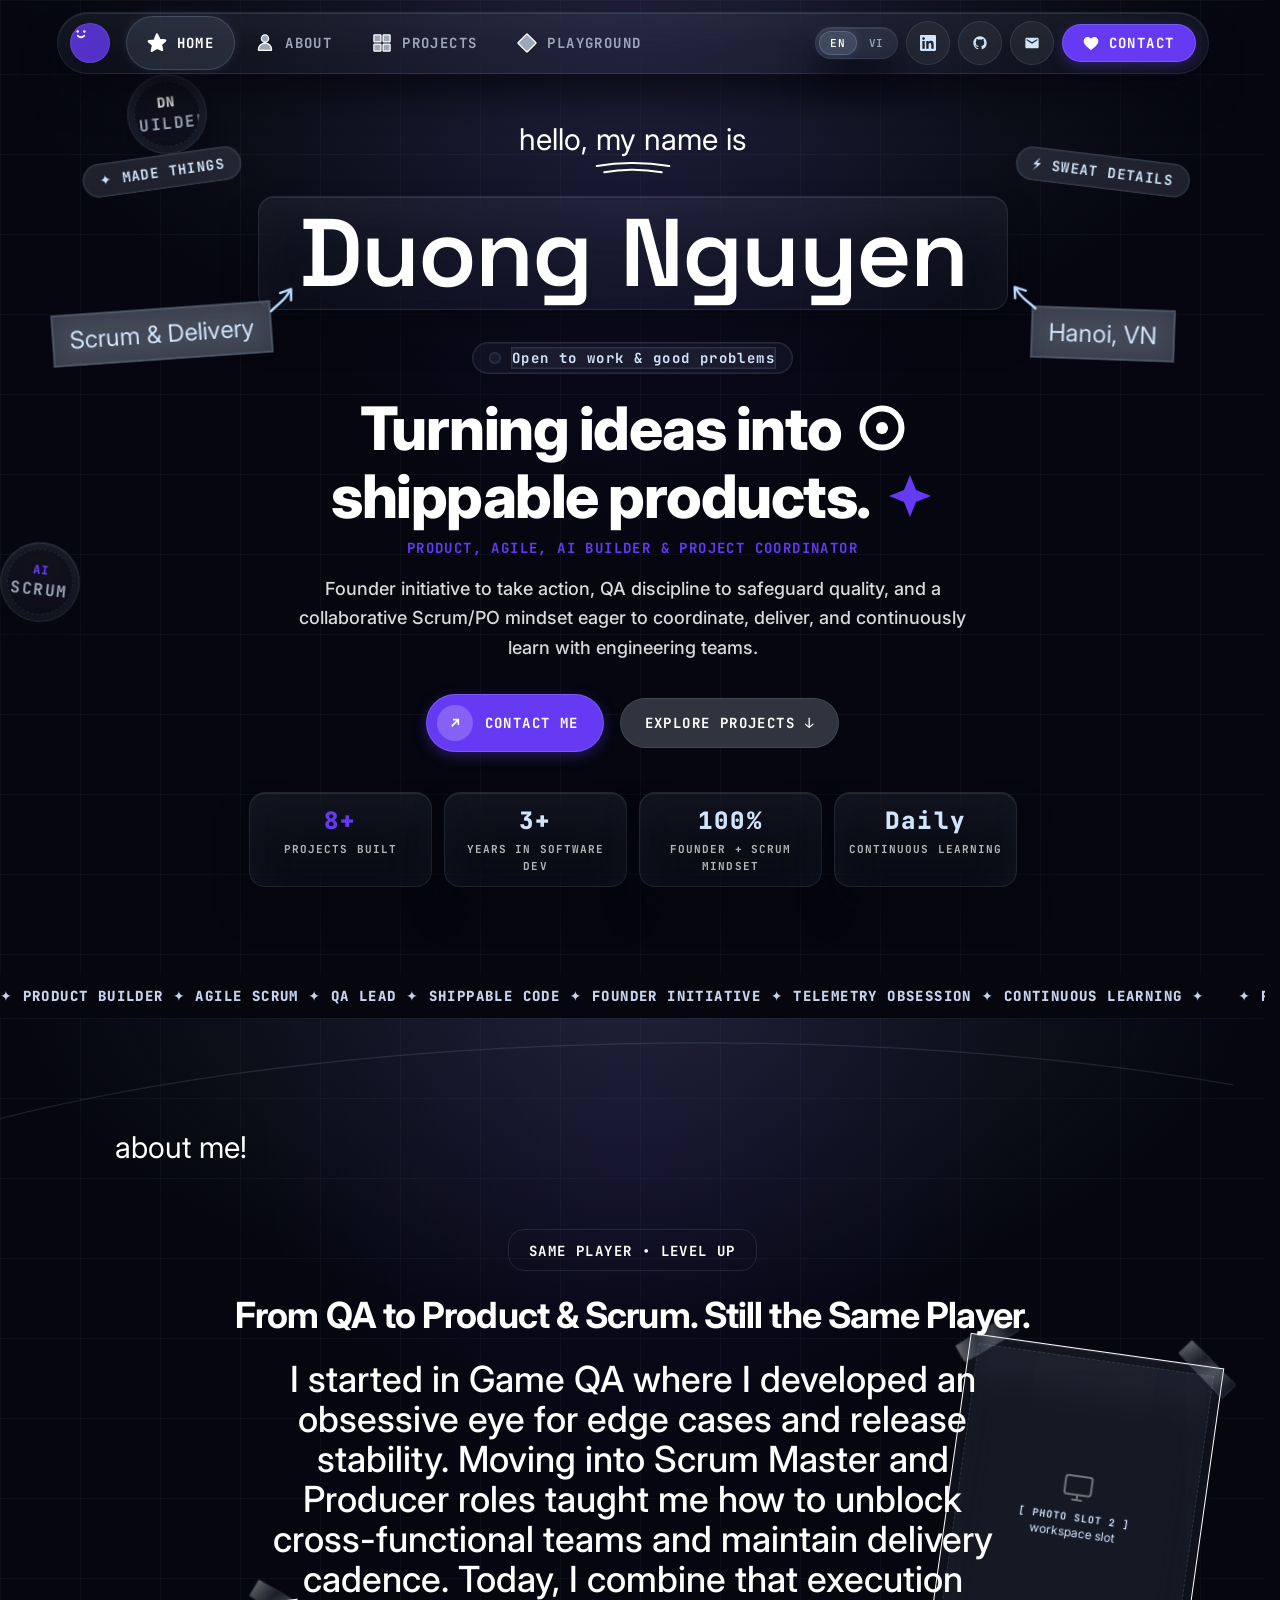
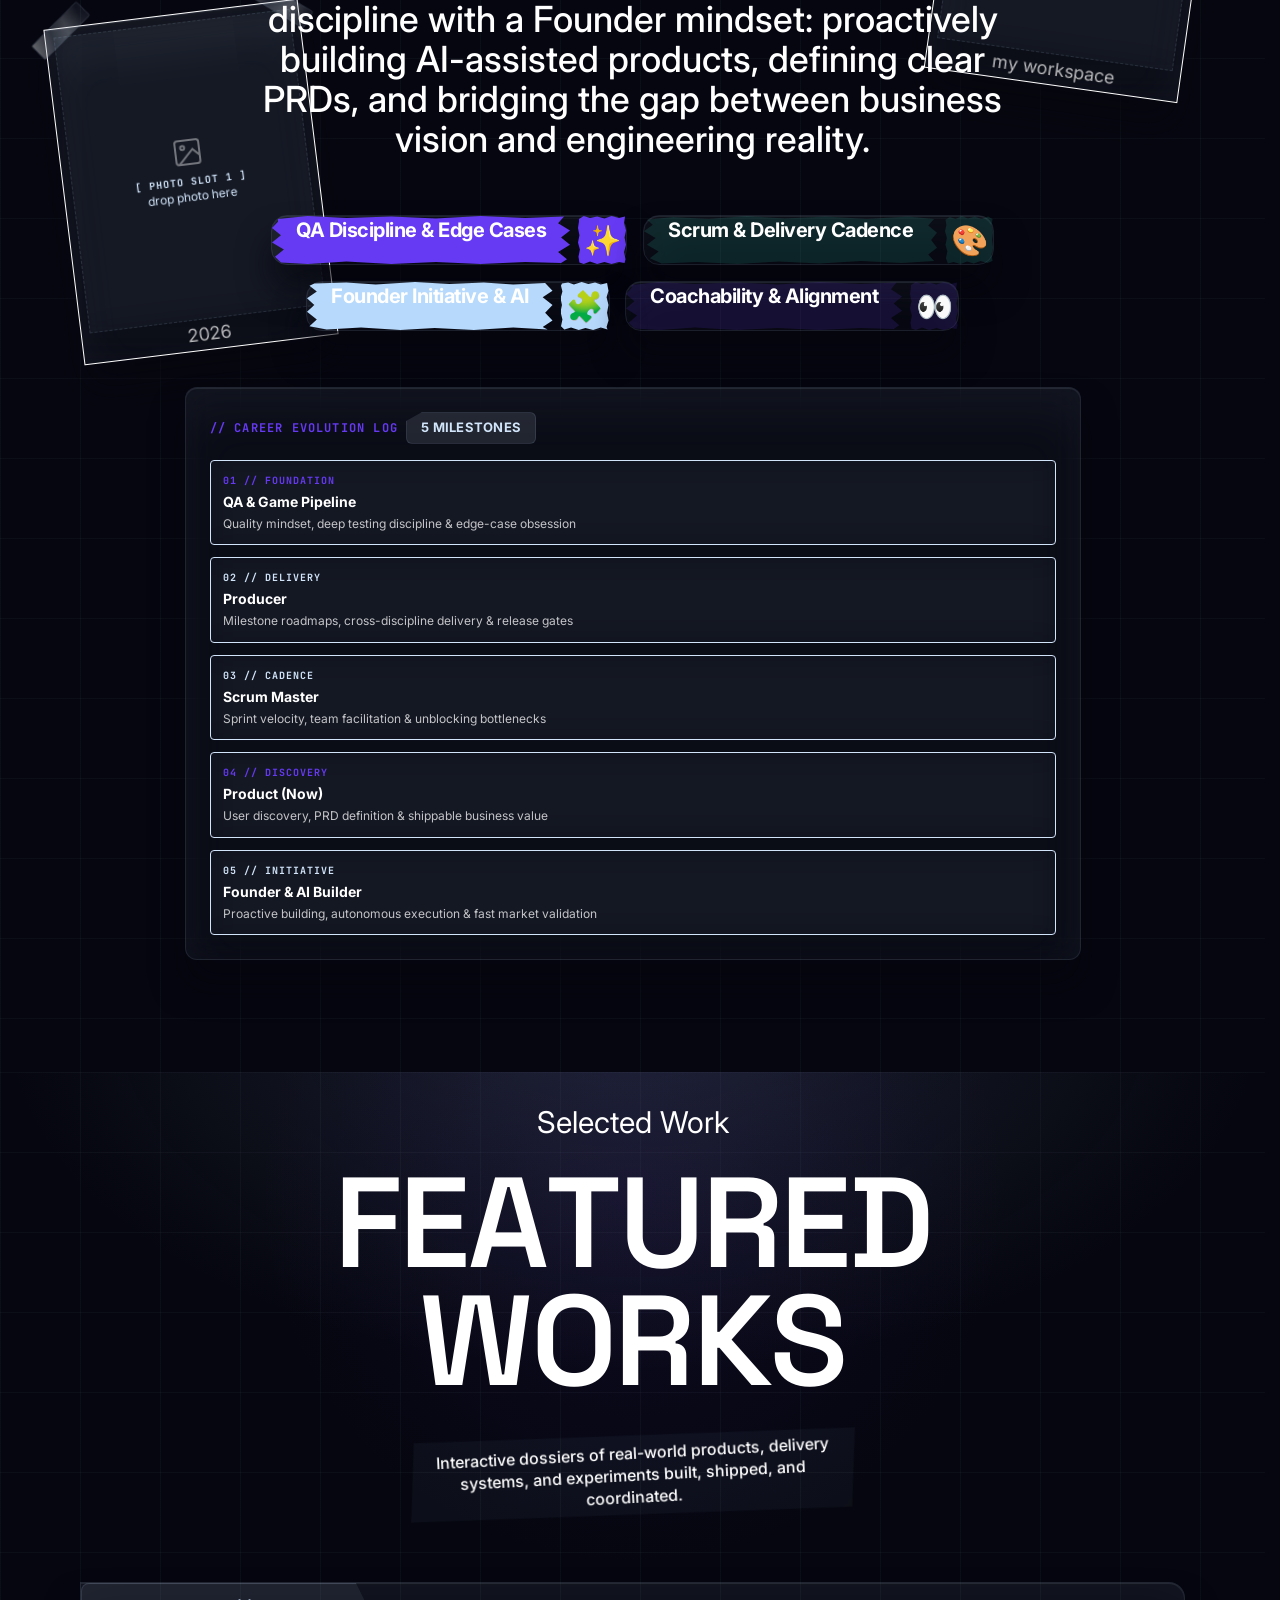
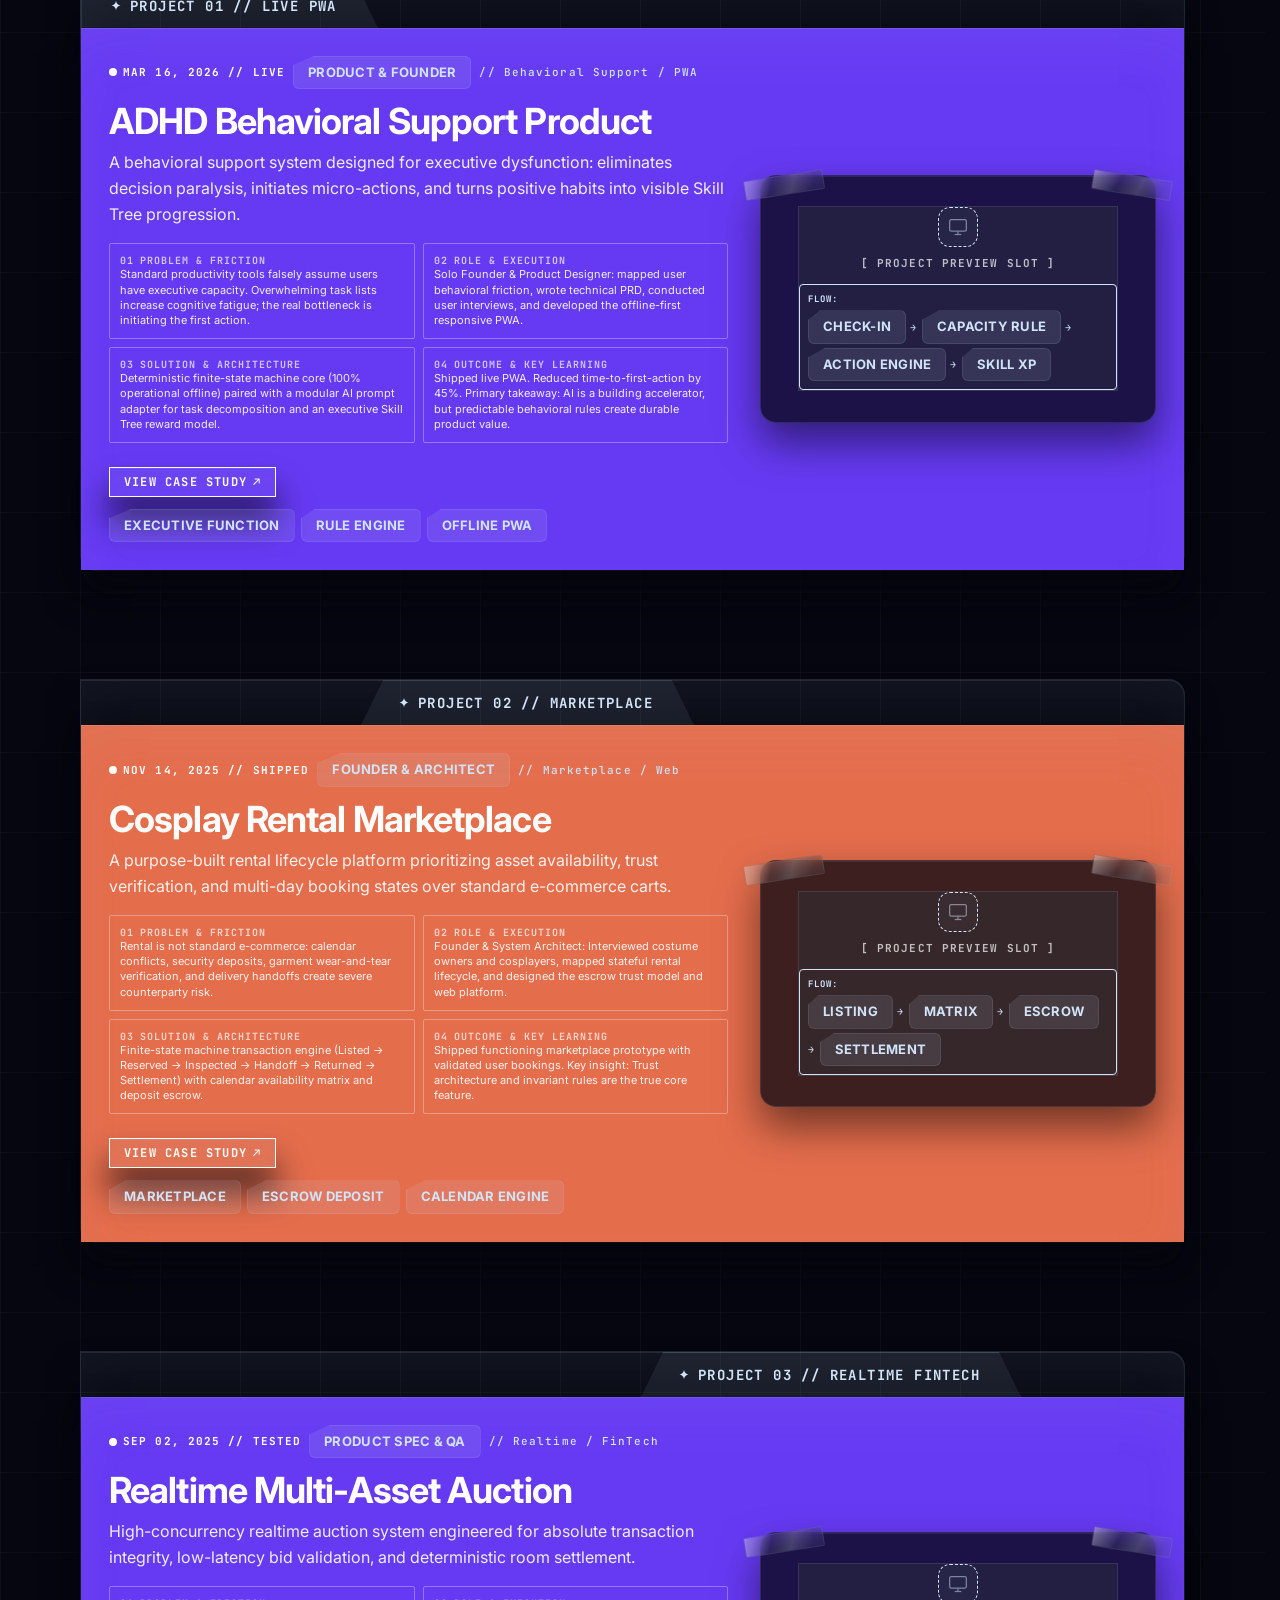
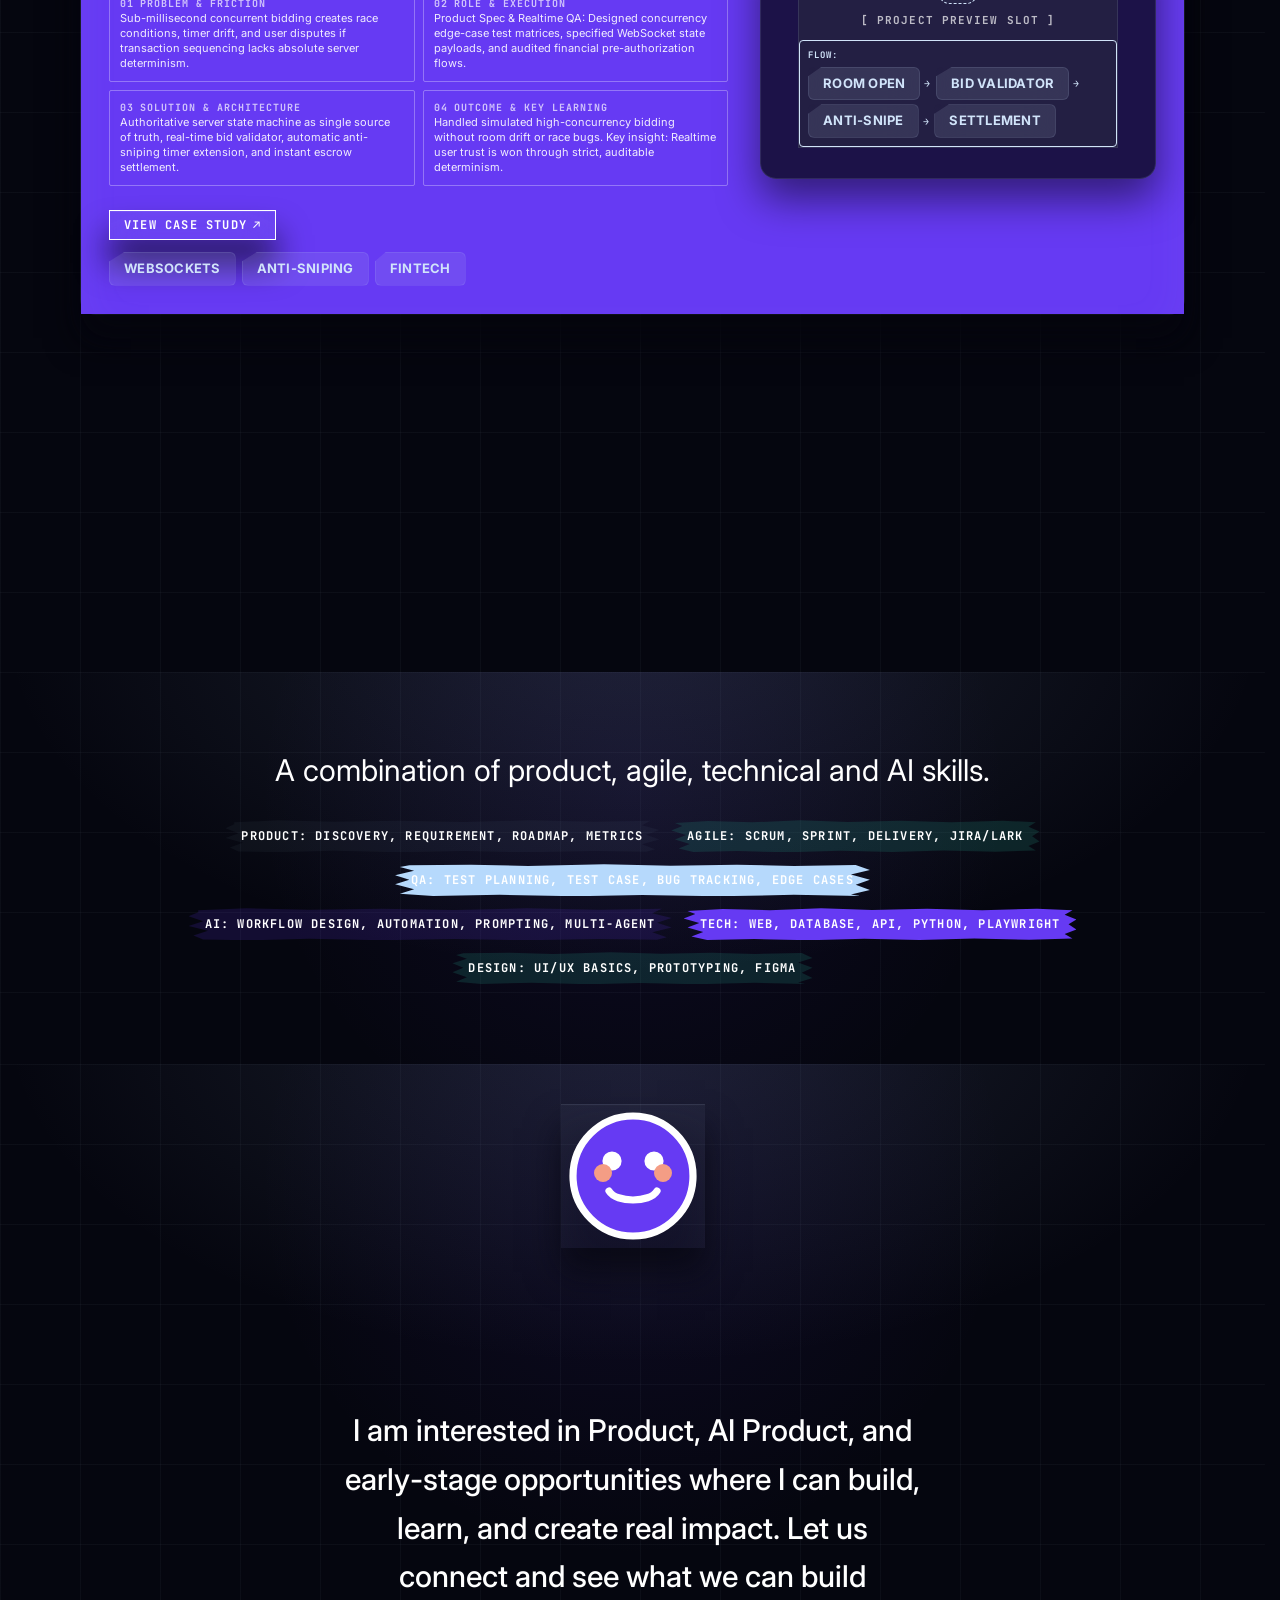
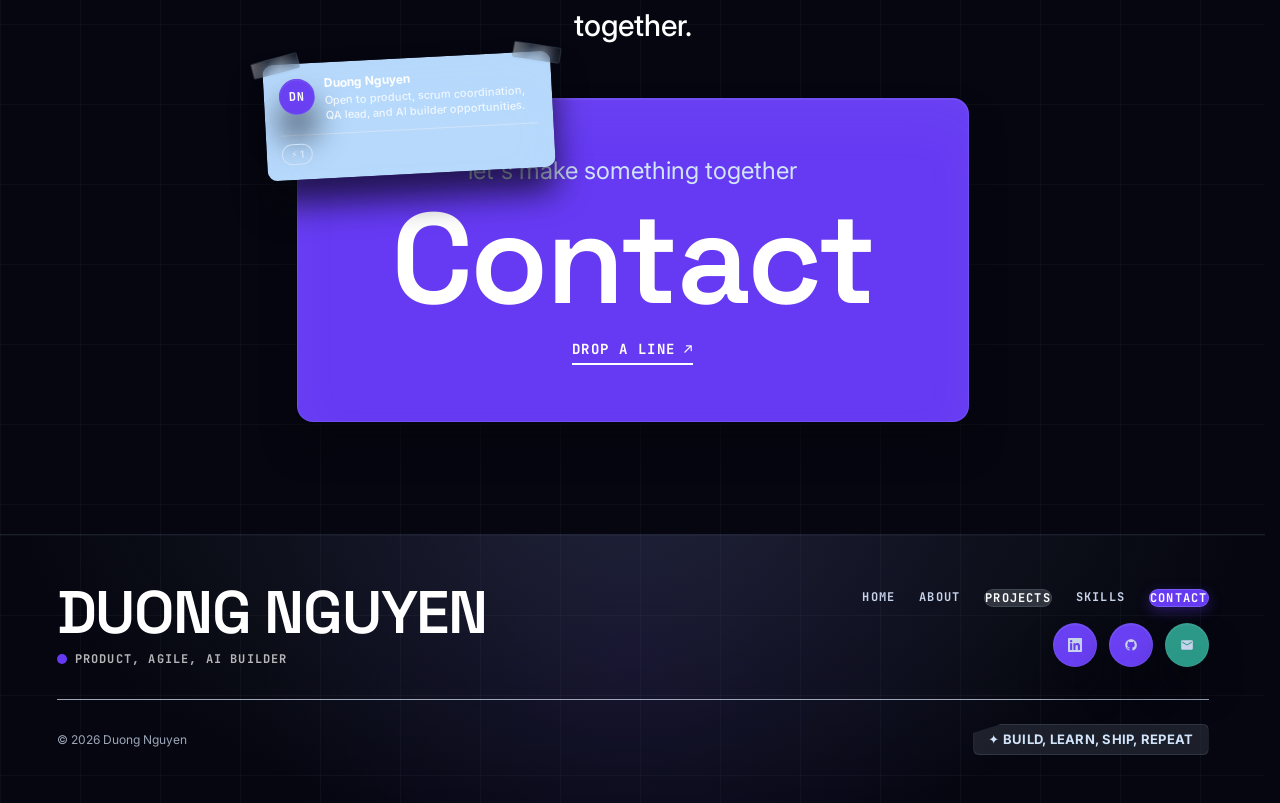
==== commit 27d46af1: "feat: optimize mobile responsive, restore project pull-up effect and update contacts - fix mobile ov" ====
--- a/index.html
+++ b/index.html
@@ -2,7 +2,7 @@
 <html lang="en">
 <head>
   <meta charset="utf-8">
-  <meta name="viewport" content="width=device-width, initial-scale=1">
+  <meta name="viewport" content="width=device-width, initial-scale=1, viewport-fit=cover">
   <title>Duong Nguyen | Product Builder &amp; Agile Coordinator</title>
   <meta name="description" content="Product Builder, Agile Coordinator &amp; AI Builder with Game QA discipline. Turning ideas into shippable products.">
 
@@ -110,19 +110,19 @@
           <button id="lang-vi" class="lang-btn px-2.5 py-0.5 rounded-full text-[var(--ca-ink)]/60 hover:text-[var(--ca-ink)] transition-colors" data-lang="vi">VI</button>
         </div>
 
-        <a href="https://linkedin.com" target="_blank" rel="noopener noreferrer" aria-label="LinkedIn" class="flex h-10 w-10 items-center justify-center rounded-full border-2 border-white text-[var(--ca-ink)] shadow-[1.5px_1.5px_0_rgba(25,21,16,0.25)] transition-transform duration-200 hover:-translate-y-0.5" style="background-color:var(--ca-yellow)">
+        <a href="https://www.linkedin.com/in/nguyen-dang-duong/" target="_blank" rel="noopener noreferrer" aria-label="LinkedIn" class="flex h-10 w-10 items-center justify-center rounded-full border-2 border-white text-[var(--ca-ink)] shadow-[1.5px_1.5px_0_rgba(25,21,16,0.25)] transition-transform duration-200 hover:-translate-y-0.5" style="background-color:var(--ca-yellow)">
           <svg viewBox="0 0 24 24" fill="currentColor" class="h-4 w-4" aria-hidden="true">
             <path d="M20.447 20.452h-3.554v-5.569c0-1.328-.027-3.037-1.852-3.037-1.853 0-2.136 1.445-2.136 2.939v5.667H9.351V9h3.414v1.561h.046c.477-.9 1.637-1.85 3.37-1.85 3.601 0 4.267 2.37 4.267 5.455v6.286zM5.337 7.433a2.062 2.062 0 0 1-2.063-2.065 2.064 2.064 0 1 1 2.063 2.065zm1.782 13.019H3.555V9h3.564v11.452zM22.225 0H1.771C.792 0 0 .774 0 1.729v20.542C0 23.227.792 24 1.771 24h20.451C23.2 24 24 23.227 24 22.271V1.729C24 .774 23.2 0 22.222 0h.003z"></path>
           </svg>
         </a>
 
-        <a href="https://github.com" target="_blank" rel="noopener noreferrer" aria-label="GitHub" class="flex h-10 w-10 items-center justify-center rounded-full border-2 border-white text-[var(--ca-ink)] shadow-[1.5px_1.5px_0_rgba(25,21,16,0.25)] transition-transform duration-200 hover:-translate-y-0.5" style="background-color:var(--ca-magenta)">
+        <a href="https://github.com/duong141001" target="_blank" rel="noopener noreferrer" aria-label="GitHub" class="flex h-10 w-10 items-center justify-center rounded-full border-2 border-white text-[var(--ca-ink)] shadow-[1.5px_1.5px_0_rgba(25,21,16,0.25)] transition-transform duration-200 hover:-translate-y-0.5" style="background-color:var(--ca-magenta)">
           <svg viewBox="0 0 24 24" fill="currentColor" class="h-4 w-4" aria-hidden="true">
             <path d="M12 2C6.477 2 2 6.484 2 12.017c0 4.425 2.865 8.18 6.839 9.504.5.092.682-.217.682-.483 0-.237-.008-.868-.013-1.703-2.782.605-3.369-1.343-3.369-1.343-.454-1.158-1.11-1.466-1.11-1.466-.908-.62.069-.608.069-.608 1.003.07 1.53 1.032 1.53 1.032.892 1.53 2.341 1.088 2.91.832.092-.647.35-1.088.636-1.338-2.22-.253-4.555-1.113-4.555-4.951 0-1.093.39-1.988 1.029-2.688-.103-.253-.446-1.272.098-2.65 0 0 .84-.27 2.75 1.026A9.564 9.564 0 0112 6.844c.85.004 1.705.115 2.504.337 1.909-1.296 2.747-1.027 2.747-1.027.546 1.379.202 2.398.1 2.651.64.7 1.028 1.595 1.028 2.688 0 3.848-2.339 4.695-4.566 4.943.359.309.678.92.678 1.855 0 1.338-.012 2.419-.012 2.747 0 .268.18.58.688.482A10.019 10.019 0 0022 12.017C22 6.484 17.522 2 12 2z"></path>
           </svg>
         </a>
 
-        <a href="mailto:dinhduong.ndd@gmail.com" aria-label="Email" class="flex h-10 w-10 items-center justify-center rounded-full border-2 border-white text-[var(--ca-ink)] shadow-[1.5px_1.5px_0_rgba(25,21,16,0.25)] transition-transform duration-200 hover:-translate-y-0.5" style="background-color:var(--ca-green)">
+        <a href="mailto:duongnguyendang.work@gmail.com" aria-label="Email" class="flex h-10 w-10 items-center justify-center rounded-full border-2 border-white text-[var(--ca-ink)] shadow-[1.5px_1.5px_0_rgba(25,21,16,0.25)] transition-transform duration-200 hover:-translate-y-0.5" style="background-color:var(--ca-green)">
           <svg viewBox="0 0 24 24" fill="currentColor" class="h-4 w-4" aria-hidden="true">
             <path d="M20 4H4c-1.1 0-1.99.9-1.99 2L2 18c0 1.1.9 2 2 2h16c1.1 0 2-.9 2-2V6c0-1.1-.9-2-2-2zm0 4l-8 5-8-5V6l8 5 8-5v2z"></path>
           </svg>
@@ -553,7 +553,7 @@
       <div class="flex flex-col gap-16 px-4 sm:px-8 lg:px-20 lg:gap-[12vh]">
 
         <!-- PROJECT 01: ADHD -->
-        <article class="ca-sticky-card lg:sticky lg:top-20" id="project-adhd" data-project="adhd">
+        <article class="ca-sticky-card lg:sticky lg:top-20 group" id="project-adhd" data-project="adhd">
           <!-- Compact Filing Tab -->
           <div class="flex" style="margin-left:0">
             <span class="ca-mono inline-flex items-center gap-2 py-2.5 pr-8 text-xs font-bold uppercase tracking-wider sm:py-3 sm:pr-10 sm:text-sm text-white pl-4 sm:pl-7 card-tab-first" style="background-color:var(--ca-blue)">
@@ -562,7 +562,7 @@
             </span>
           </div>
 
-          <div class="ca-project-grid p-5 sm:p-7 lg:p-8" style="background-color:var(--ca-blue)">
+          <div class="ca-project-grid p-5 sm:p-7 lg:p-8 transition-transform duration-300 group-hover:-translate-y-1.5 group-hover:shadow-[6px_6px_0_var(--ca-ink)] active:-translate-y-1" style="background-color:var(--ca-blue)">
             <!-- Left Column: Concise & Structured -->
             <div class="flex flex-col justify-between">
               <div>
@@ -682,7 +682,7 @@
   
 
         <!-- PROJECT 02: COSPLAY (FOUNDER & ARCHITECT) -->
-        <article class="ca-sticky-card lg:sticky lg:top-20" id="project-cosplay" data-project="cosplay">
+        <article class="ca-sticky-card lg:sticky lg:top-20 group" id="project-cosplay" data-project="cosplay">
           <!-- Compact Filing Tab -->
           <div class="flex" style="margin-left:clamp(60px, 28%, 280px)">
             <span class="ca-mono inline-flex items-center gap-2 py-2.5 pr-8 text-xs font-bold uppercase tracking-wider sm:py-3 sm:pr-10 sm:text-sm text-white pl-7 sm:pl-9 card-tab-offset" style="background-color:var(--ca-orange)">
@@ -691,7 +691,7 @@
             </span>
           </div>
 
-          <div class="ca-project-grid p-5 sm:p-7 lg:p-8" style="background-color:var(--ca-orange)">
+          <div class="ca-project-grid p-5 sm:p-7 lg:p-8 transition-transform duration-300 group-hover:-translate-y-1.5 group-hover:shadow-[6px_6px_0_var(--ca-ink)] active:-translate-y-1" style="background-color:var(--ca-orange)">
             <!-- Left Column: Concise & Structured -->
             <div class="flex flex-col justify-between">
               <div>
@@ -811,7 +811,7 @@
   
 
         <!-- PROJECT 03: AUCTION (PRODUCT SPEC & REALTIME QA) -->
-        <article class="ca-sticky-card lg:sticky lg:top-20" id="project-auction" data-project="auction">
+        <article class="ca-sticky-card lg:sticky lg:top-20 group" id="project-auction" data-project="auction">
           <!-- Compact Filing Tab -->
           <div class="flex" style="margin-left:clamp(120px, 56%, 560px)">
             <span class="ca-mono inline-flex items-center gap-2 py-2.5 pr-8 text-xs font-bold uppercase tracking-wider sm:py-3 sm:pr-10 sm:text-sm text-white pl-7 sm:pl-9 card-tab-offset" style="background-color:var(--ca-magenta)">
@@ -820,7 +820,7 @@
             </span>
           </div>
 
-          <div class="ca-project-grid p-5 sm:p-7 lg:p-8" style="background-color:var(--ca-magenta)">
+          <div class="ca-project-grid p-5 sm:p-7 lg:p-8 transition-transform duration-300 group-hover:-translate-y-1.5 group-hover:shadow-[6px_6px_0_var(--ca-ink)] active:-translate-y-1" style="background-color:var(--ca-magenta)">
             <!-- Left Column: Concise & Structured -->
             <div class="flex flex-col justify-between">
               <div>
@@ -1076,7 +1076,7 @@
           </div>
 
           <!-- Giant Yellow Banner Button -->
-          <a data-pf-block="cta.button" href="mailto:dinhduong.ndd@gmail.com" class="group/banner relative block w-full rounded-2xl border-[3px] border-[var(--ca-ink)] p-10 shadow-[6px_6px_0_rgba(25,21,16,0.9)] transition-all duration-200 hover:-translate-y-1 hover:shadow-[9px_9px_0_rgba(25,21,16,0.9)] sm:p-14" style="background-color:var(--ca-yellow)">
+          <a data-pf-block="cta.button" href="mailto:duongnguyendang.work@gmail.com" class="group/banner relative block w-full rounded-2xl border-[3px] border-[var(--ca-ink)] p-10 shadow-[6px_6px_0_rgba(25,21,16,0.9)] transition-all duration-200 hover:-translate-y-1 hover:shadow-[9px_9px_0_rgba(25,21,16,0.9)] sm:p-14" style="background-color:var(--ca-yellow)">
             <span class="ca-hand block text-xl text-[var(--ca-ink)]/90 sm:text-2xl" data-i18n="contact.tagline">let's make something together</span>
             <span class="ca-display mt-2 block text-6xl tracking-tight text-[var(--ca-ink)] sm:text-8xl lg:text-9xl" data-i18n="nav.cta">
               CONTACT
@@ -1115,13 +1115,13 @@
         </nav>
 
         <div class="flex items-center gap-3">
-          <a href="https://linkedin.com" target="_blank" rel="noopener noreferrer" aria-label="LinkedIn" class="flex h-9 w-9 items-center justify-center rounded-full border-2 border-white text-[var(--ca-ink)] shadow-[1.5px_1.5px_0_rgba(25,21,16,0.25)]" style="background-color:var(--ca-yellow)">
+          <a href="https://www.linkedin.com/in/nguyen-dang-duong/" target="_blank" rel="noopener noreferrer" aria-label="LinkedIn" class="flex h-9 w-9 items-center justify-center rounded-full border-2 border-white text-[var(--ca-ink)] shadow-[1.5px_1.5px_0_rgba(25,21,16,0.25)]" style="background-color:var(--ca-yellow)">
             <svg viewBox="0 0 24 24" fill="currentColor" class="h-3.5 w-3.5" aria-hidden="true"><path d="M20.447 20.452h-3.554v-5.569c0-1.328-.027-3.037-1.852-3.037-1.853 0-2.136 1.445-2.136 2.939v5.667H9.351V9h3.414v1.561h.046c.477-.9 1.637-1.85 3.37-1.85 3.601 0 4.267 2.37 4.267 5.455v6.286zM5.337 7.433a2.062 2.062 0 0 1-2.063-2.065 2.064 2.064 0 1 1 2.063 2.065zm1.782 13.019H3.555V9h3.564v11.452zM22.225 0H1.771C.792 0 0 .774 0 1.729v20.542C0 23.227.792 24 1.771 24h20.451C23.2 24 24 23.227 24 22.271V1.729C24 .774 23.2 0 22.222 0h.003z"></path></svg>
           </a>
-          <a href="https://github.com" target="_blank" rel="noopener noreferrer" aria-label="GitHub" class="flex h-9 w-9 items-center justify-center rounded-full border-2 border-white text-[var(--ca-ink)] shadow-[1.5px_1.5px_0_rgba(25,21,16,0.25)]" style="background-color:var(--ca-magenta)">
+          <a href="https://github.com/duong141001" target="_blank" rel="noopener noreferrer" aria-label="GitHub" class="flex h-9 w-9 items-center justify-center rounded-full border-2 border-white text-[var(--ca-ink)] shadow-[1.5px_1.5px_0_rgba(25,21,16,0.25)]" style="background-color:var(--ca-magenta)">
             <svg viewBox="0 0 24 24" fill="currentColor" class="h-3.5 w-3.5" aria-hidden="true"><path d="M12 2C6.477 2 2 6.484 2 12.017c0 4.425 2.865 8.18 6.839 9.504.5.092.682-.217.682-.483 0-.237-.008-.868-.013-1.703-2.782.605-3.369-1.343-3.369-1.343-.454-1.158-1.11-1.466-1.11-1.466-.908-.62.069-.608.069-.608 1.003.07 1.53 1.032 1.53 1.032.892 1.53 2.341 1.088 2.91.832.092-.647.35-1.088.636-1.338-2.22-.253-4.555-1.113-4.555-4.951 0-1.093.39-1.988 1.029-2.688-.103-.253-.446-1.272.098-2.65 0 0 .84-.27 2.75 1.026A9.564 9.564 0 0112 6.844c.85.004 1.705.115 2.504.337 1.909-1.296 2.747-1.027 2.747-1.027.546 1.379.202 2.398.1 2.651.64.7 1.028 1.595 1.028 2.688 0 3.848-2.339 4.695-4.566 4.943.359.309.678.92.678 1.855 0 1.338-.012 2.419-.012 2.747 0 .268.18.58.688.482A10.019 10.019 0 0022 12.017C22 6.484 17.522 2 12 2z"></path></svg>
           </a>
-          <a href="mailto:dinhduong.ndd@gmail.com" aria-label="Email" class="flex h-9 w-9 items-center justify-center rounded-full border-2 border-white text-[var(--ca-ink)] shadow-[1.5px_1.5px_0_rgba(25,21,16,0.25)]" style="background-color:var(--ca-green)">
+          <a href="mailto:duongnguyendang.work@gmail.com" aria-label="Email" class="flex h-9 w-9 items-center justify-center rounded-full border-2 border-white text-[var(--ca-ink)] shadow-[1.5px_1.5px_0_rgba(25,21,16,0.25)]" style="background-color:var(--ca-green)">
             <svg viewBox="0 0 24 24" fill="currentColor" class="h-3.5 w-3.5" aria-hidden="true"><path d="M20 4H4c-1.1 0-1.99.9-1.99 2L2 18c0 1.1.9 2 2 2h16c1.1 0 2-.9 2-2V6c0-1.1-.9-2-2-2zm0 4l-8 5-8-5V6l8 5 8-5v2z"></path></svg>
           </a>
         </div>
--- a/styles.css
+++ b/styles.css
@@ -4922,3 +4922,149 @@
 body.t-authkit footer a:hover {
   color: var(--color-pure-white) !important;
 }
+
+/* ==========================================================================
+   MOBILE OPTIMIZATION PATCH — 2026-09-18
+   Surgical fixes for 320–768px without touching desktop
+   ========================================================================== */
+
+/* 1. Prevent horizontal overflow on all pages */
+html, body { overflow-x: clip; max-width: 100vw; } /* clip giu sticky hoat dong, hidden se pha sticky */
+
+/* 2. Header: safe-area + less crowded on <400px */
+header.sticky { padding-top: max(0.75rem, env(safe-area-inset-top)); }
+@media (max-width: 400px) {
+  header .flex.items-center.gap-2 { gap: 0.35rem !important; }
+  header a[aria-label="LinkedIn"],
+  header a[aria-label="GitHub"] { display: none !important; } /* keep only Email on tiny screens, full social in menu */
+  .lang-switch { padding: 2px !important; }
+  .lang-btn { padding: 3px 6px !important; font-size: 10px !important; }
+}
+
+/* 3. Ensure tap targets >=44px */
+#mobileNavToggle { min-width: 44px; min-height: 44px; }
+a[aria-label="LinkedIn"], a[aria-label="GitHub"], a[aria-label="Email"] { min-width: 44px; min-height: 44px; }
+#mobileNavMenu a { min-height: 44px; display: flex; align-items: center; }
+
+/* 4. Hero: clamp giant name, avoid 24vw overflow on 320px */
+@media (max-width: 640px) {
+  #heroNameBox .ca-display { font-size: clamp(2.6rem, 14vw, 5.2rem) !important; line-height: 0.95 !important; }
+  #heroNameBox { padding-left: 0.9rem !important; padding-right: 0.9rem !important; }
+  .hero-stagger-name { font-size: inherit !important; }
+}
+
+/* 5. Hero CTA: stack nicely, full-width on 360px */
+@media (max-width: 480px) {
+  [data-pf-block="hero.cta"] { flex-direction: column; width: 100%; }
+  [data-pf-block="hero.cta"] a { width: 100%; justify-content: center; }
+}
+
+/* 6. About polaroids: avoid  w-40 overflow on 320px */
+@media (max-width: 380px) {
+  .mt-10.flex.justify-center.gap-6.lg\:hidden figure { width: 46% !important; max-width: none !important; }
+  .mt-10.flex.justify-center.gap-6.lg\:hidden { gap: 0.75rem !important; }
+}
+
+/* 7. Stats grid: 1 col on very small for readability */
+@media (max-width: 360px) {
+  .grid.grid-cols-2.sm\:grid-cols-4 { grid-template-columns: 1fr 1fr !important; gap: 0.5rem !important; }
+}
+
+/* 8. Mobile nav: backdrop + scroll lock helper */
+#mobileNavMenu { transition: opacity 0.2s ease, transform 0.2s ease; }
+#mobileNavMenu.hidden { opacity: 0; pointer-events: none; transform: translateY(-6px); }
+#mobileNavMenu:not(.hidden) { opacity: 1; transform: translateY(0); }
+body.nav-open { overflow: hidden; }
+body.nav-open::after { content: ""; position: fixed; inset: 0; background: rgba(25,21,16,0.35); backdrop-filter: blur(2px); z-index: 40; }
+
+/* 9. Career log on mobile: tighter */
+@media (max-width: 640px) {
+  #about .grid.sm\:grid-cols-5 { gap: 0.65rem !important; }
+}
+
+/* 10. Footer: stack better on mobile */
+@media (max-width: 640px) {
+  footer .ca-display { font-size: clamp(2.4rem, 12vw, 3.5rem) !important; }
+}
+
+/* 11. Marquee: reduce motion chunk on mobile to avoid jank */
+@media (max-width: 640px) {
+  .pf-marquee-row--left { animation-duration: 18s !important; }
+}
+
+/* 12. Tap highlight + text rendering */
+* { -webkit-tap-highlight-color: rgba(43,87,214,0.15); }
+body { text-rendering: optimizeLegibility; -webkit-font-smoothing: antialiased; }
+
+/* 13. Ensure images never overflow */
+img, svg, video { max-width: 100%; height: auto; }
+
+
+/* === HOTFIX: Hero tràn ngang trên 375px — 2026-09-18 12:00 === */
+@media (max-width: 640px) {
+  /* Cho phép hero cuộn dọc, không cắt ngang */
+  section.ca-grid.relative.flex.flex-col.justify-center { overflow: visible !important; overflow-x: clip !important; }
+  /* Hộp tên: co theo màn hình, không tràn */
+  #heroNameBox, .hero-pop-box {
+    max-width: calc(100vw - 2rem) !important;
+    width: auto !important;
+    box-sizing: border-box !important;
+    overflow: hidden !important;
+  }
+  #heroNameBox .ca-display,
+  #heroNameBox .hero-stagger-name {
+    font-size: clamp(1.9rem, 11vw, 3.2rem) !important;
+    line-height: 0.95 !important;
+    letter-spacing: -0.02em !important;
+    white-space: normal !important;
+    overflow-wrap: break-word !important;
+    word-break: break-word !important;
+    max-width: 100% !important;
+    display: block !important;
+  }
+  /* Pill Open to work: cho wrap, không nowrap */
+  [data-pf-block="hero.status"] .ca-mono,
+  [data-pf-block="hero.status"] span {
+    max-width: 92vw !important;
+    white-space: normal !important;
+    text-align: center !important;
+    flex-wrap: wrap !important;
+    justify-content: center !important;
+    line-height: 1.3 !important;
+    padding-left: 0.75rem !important;
+    padding-right: 0.75rem !important;
+    font-size: 11px !important;
+    letter-spacing: 0.08em !important;
+  }
+  /* Dòng PRODUCT...: cho xuống dòng, giảm tracking */
+  p.ca-mono[data-i18n="hero.sub"] {
+    font-size: 10px !important;
+    letter-spacing: 0.08em !important;
+    white-space: normal !important;
+    overflow-wrap: break-word !important;
+    max-width: 92vw !important;
+    line-height: 1.4 !important;
+    padding: 0 0.5rem !important;
+  }
+  /* Đoạn lede: đảm bảo wrap, không cắt bởi overflow-hidden */
+  p[data-i18n="hero.lede"] {
+    max-width: 92vw !important;
+    white-space: normal !important;
+    overflow-wrap: break-word !important;
+    word-break: break-word !important;
+    padding: 0 0.5rem !important;
+    font-size: 0.95rem !important;
+    line-height: 1.5 !important;
+  }
+  /* Sticker MADE THINGS / SWEAT DETAILS: thu nhỏ */
+  [data-pf-block="hero.notes"] span {
+    font-size: 11px !important;
+    padding: 0.35rem 0.75rem !important;
+  }
+}
+
+@media (max-width: 380px) {
+  #heroNameBox .ca-display,
+  #heroNameBox .hero-stagger-name { font-size: clamp(1.7rem, 10.5vw, 2.8rem) !important; }
+}
+
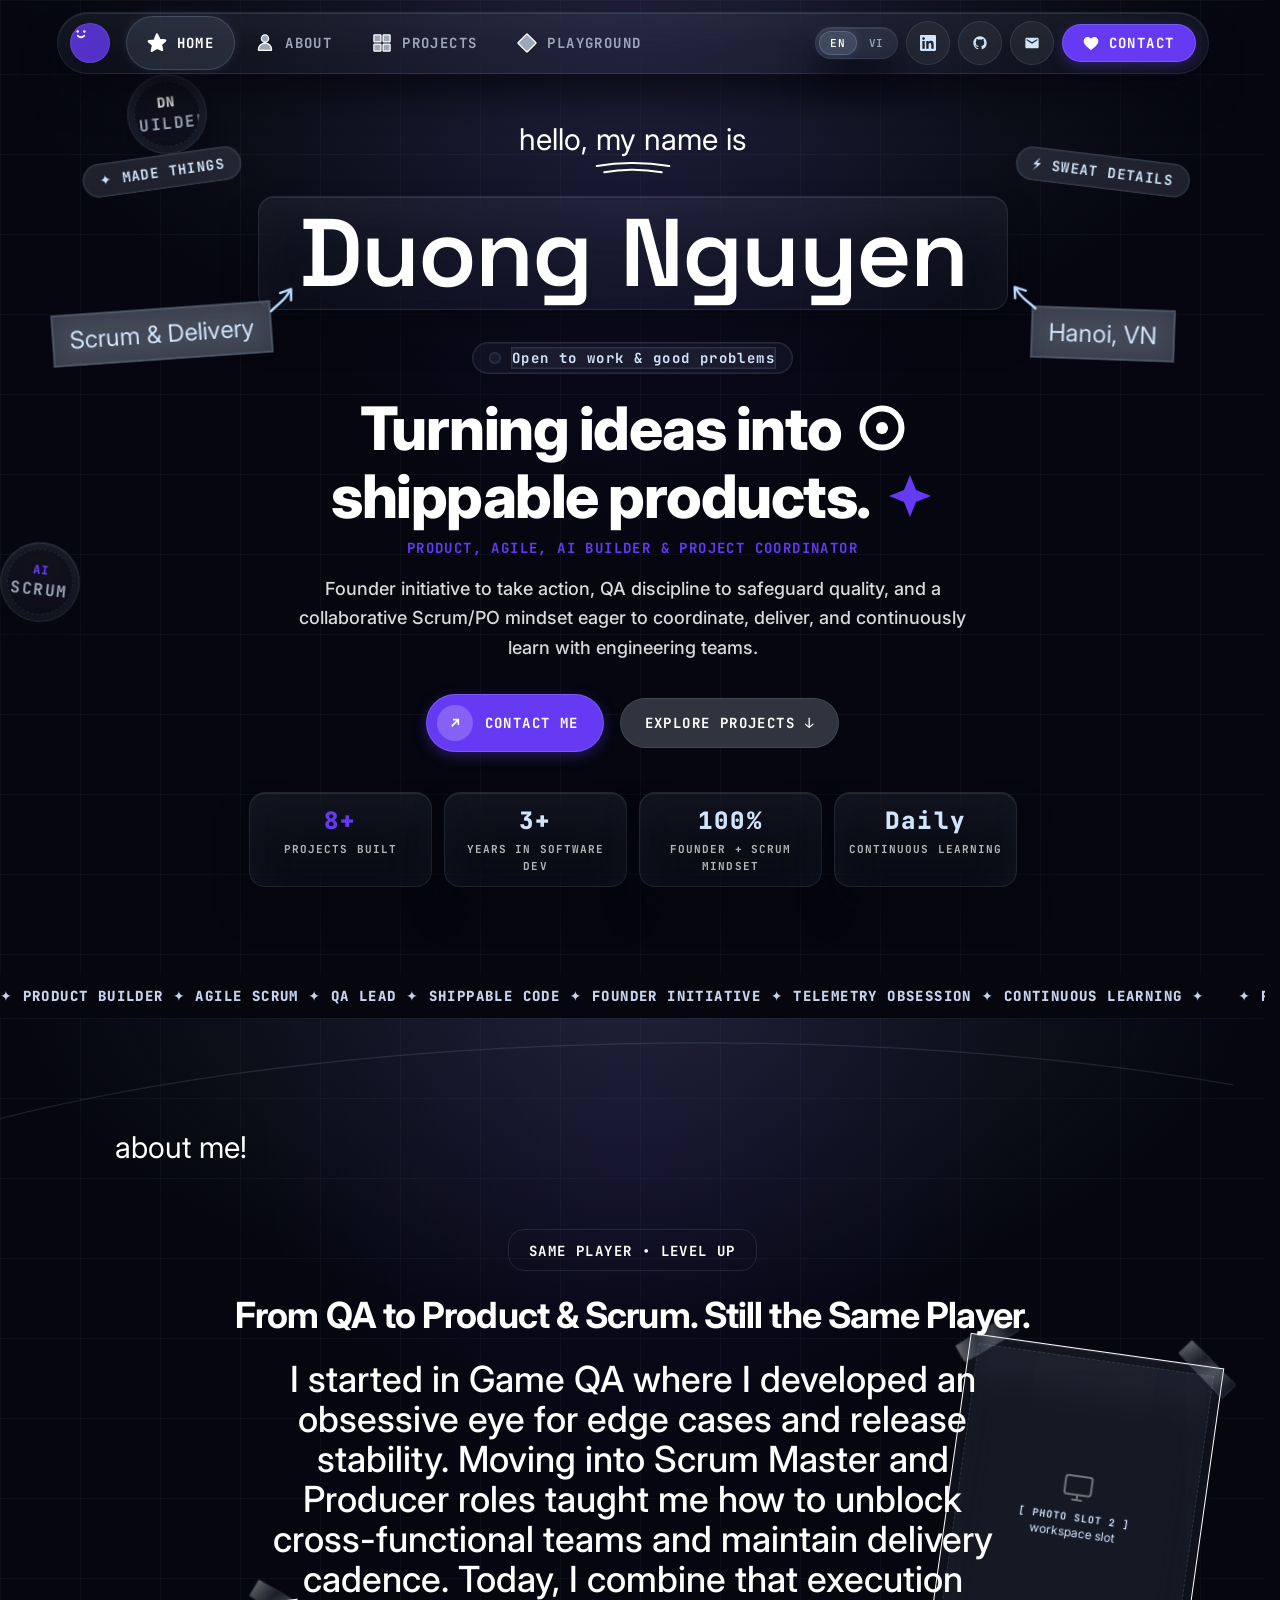
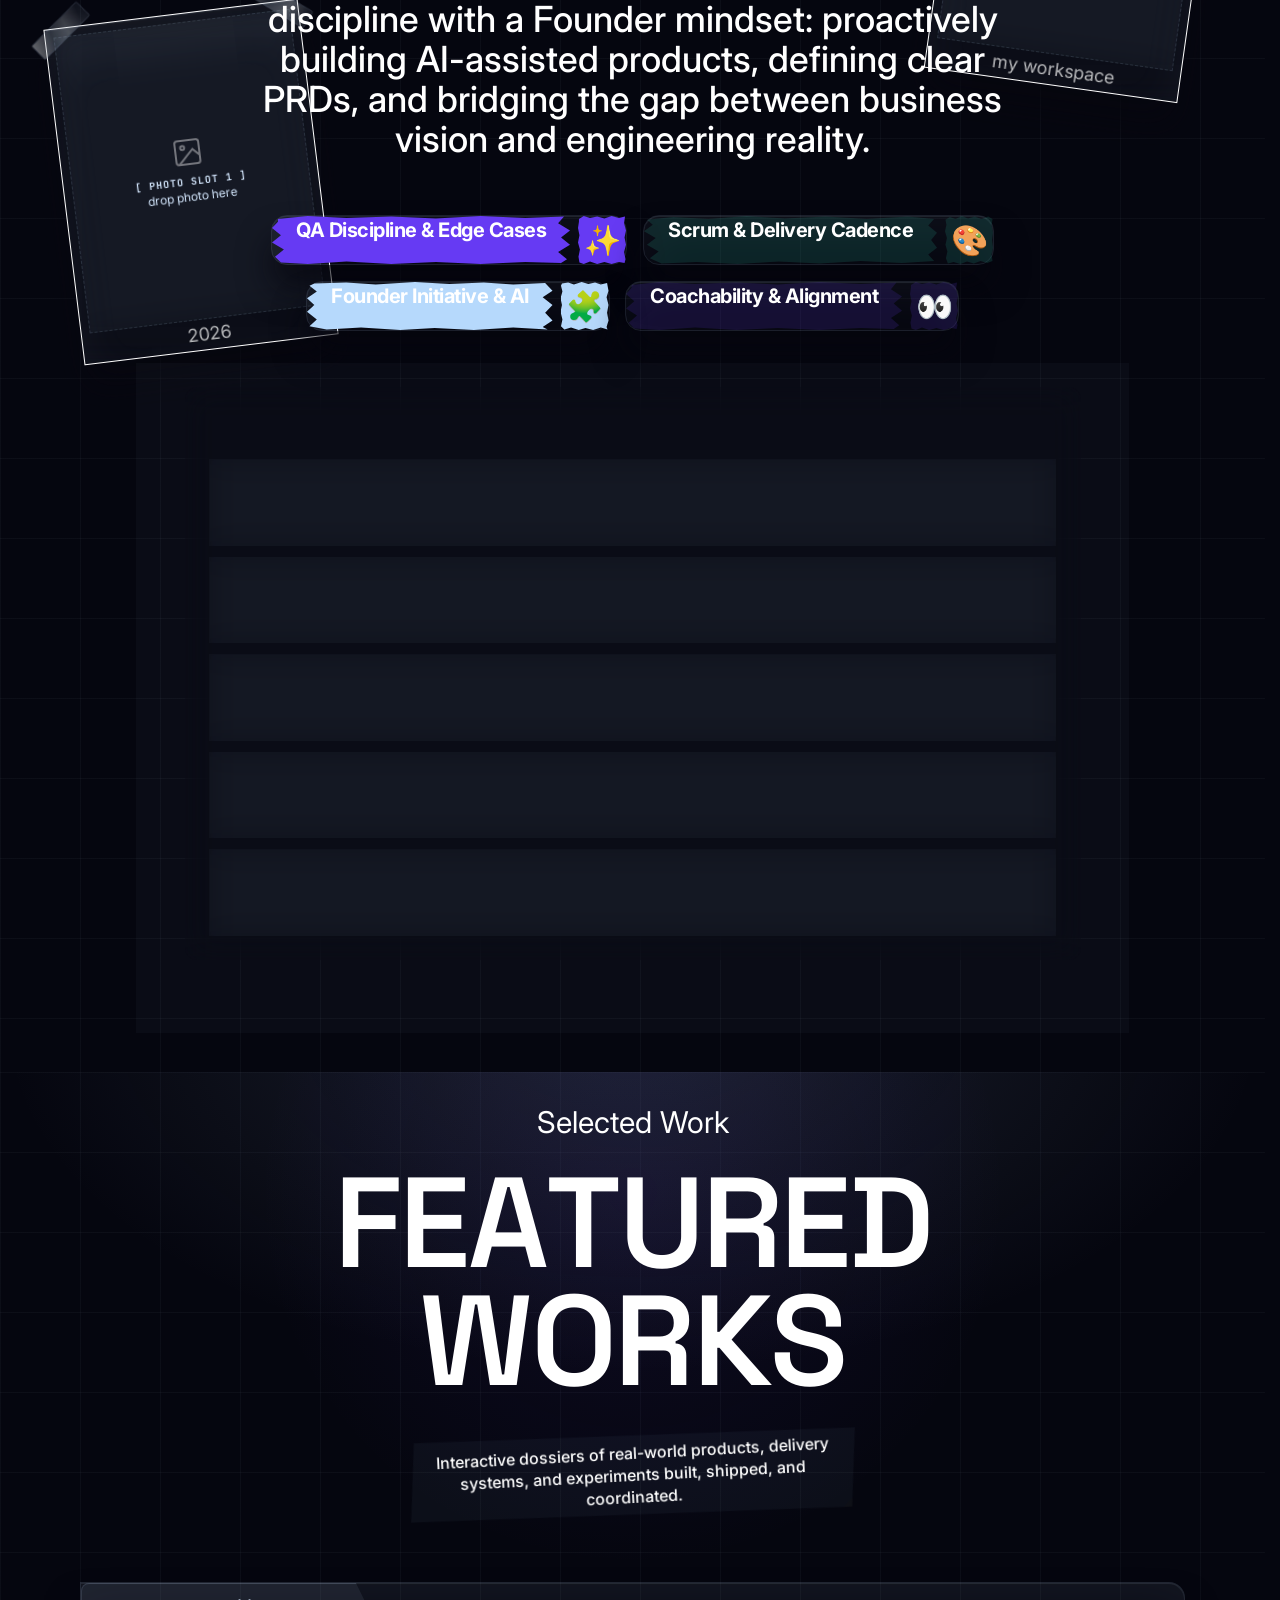
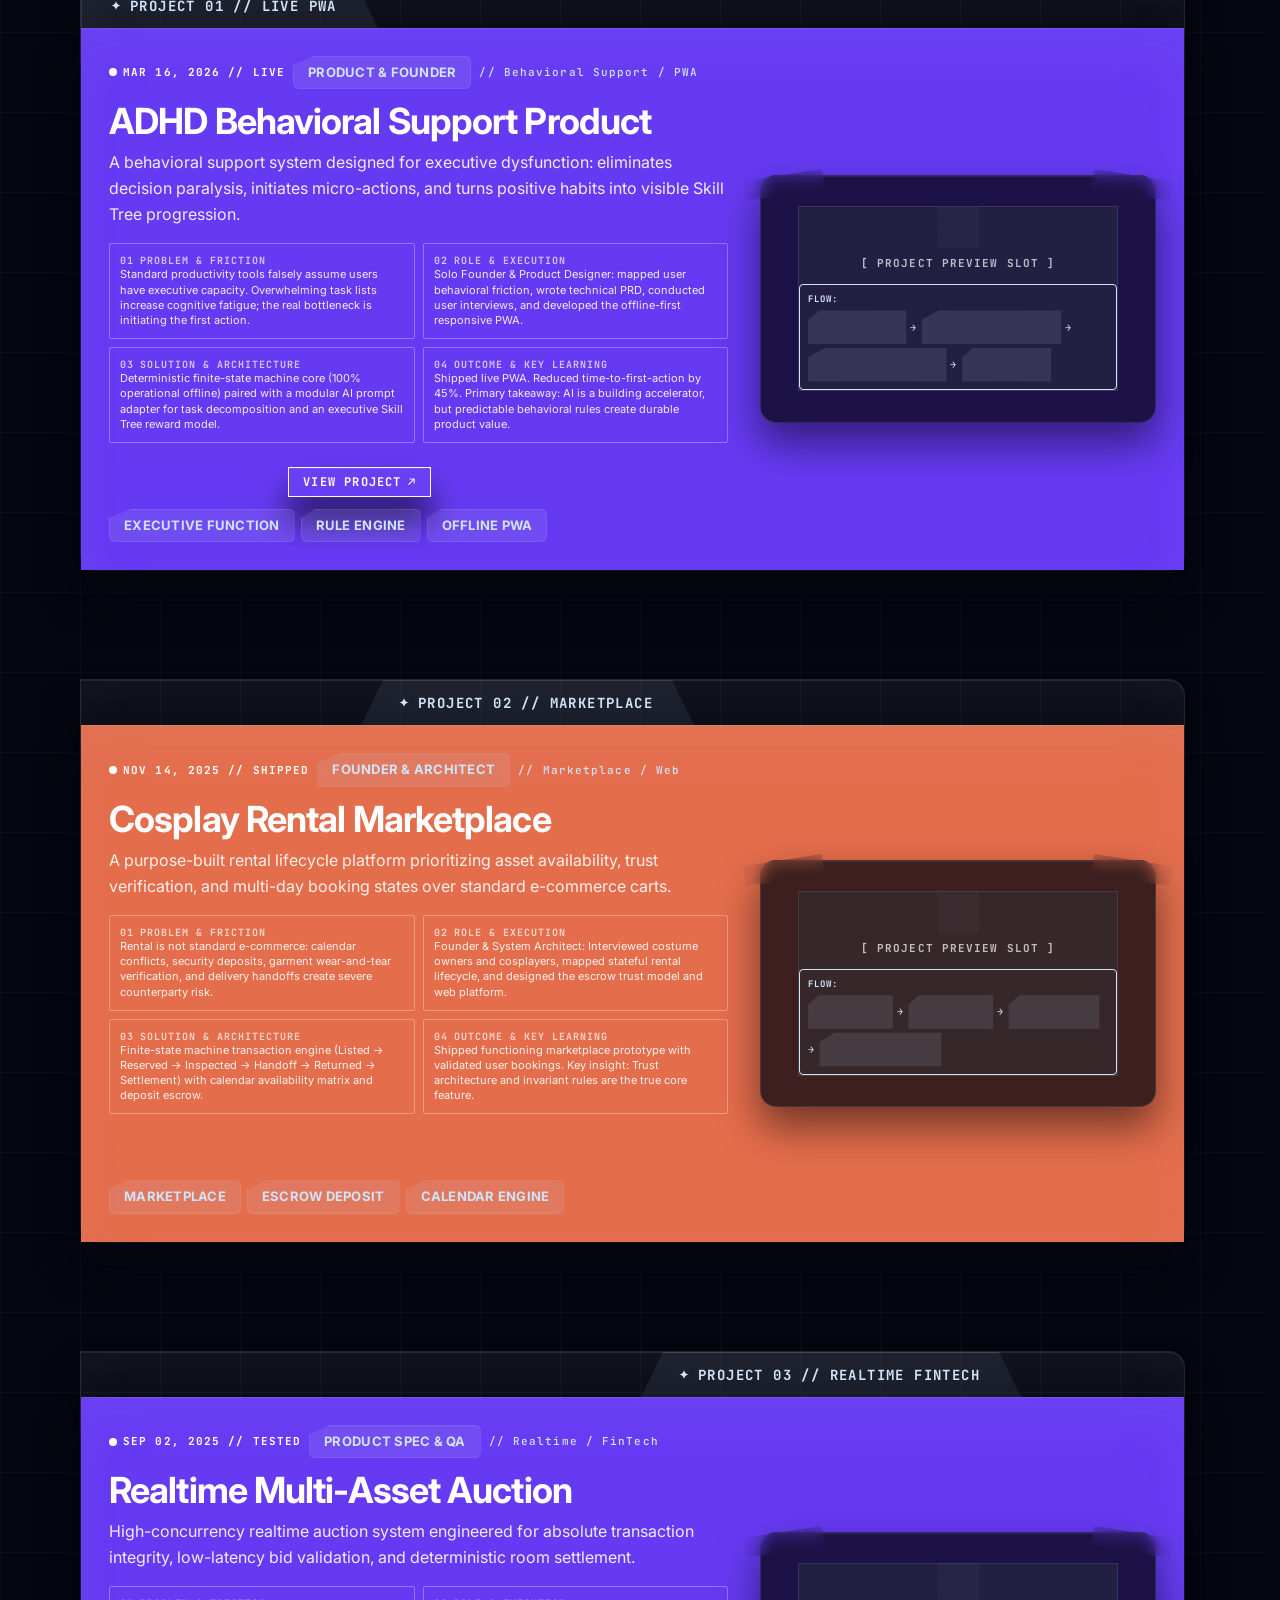
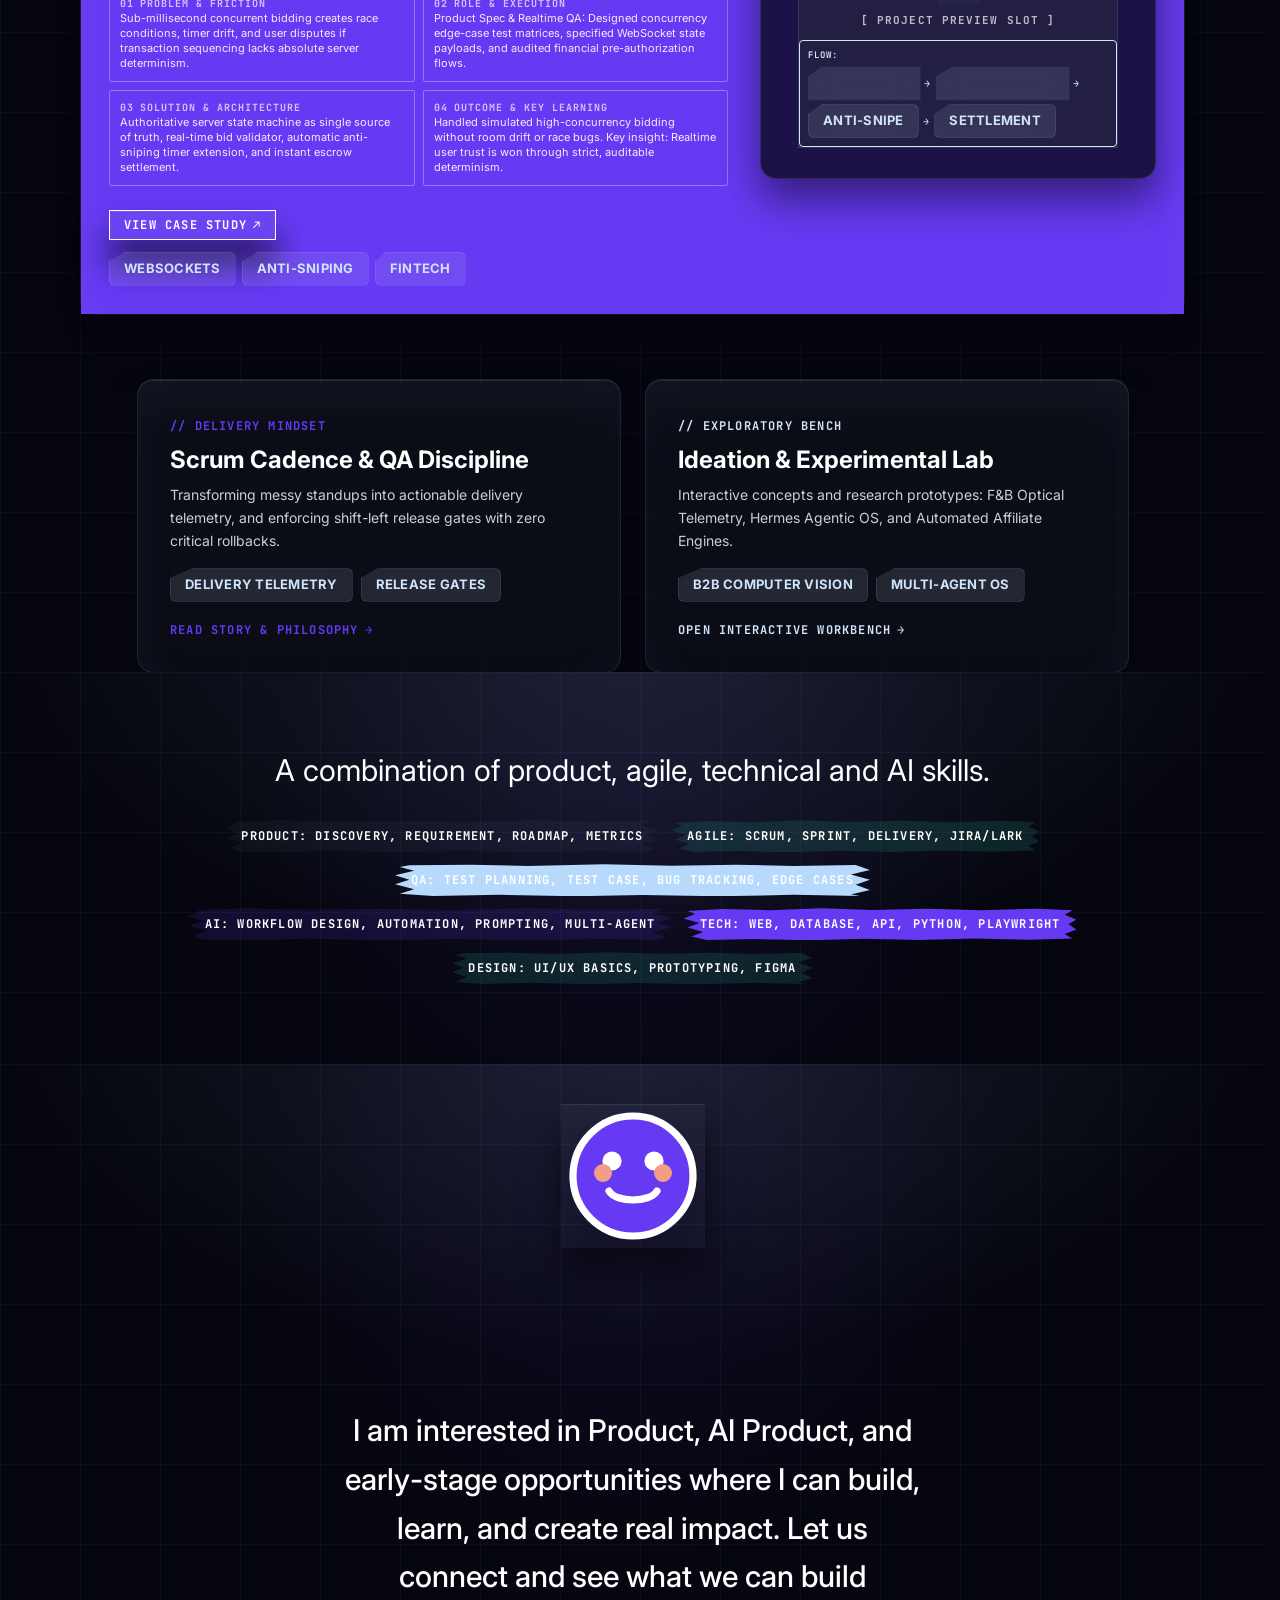
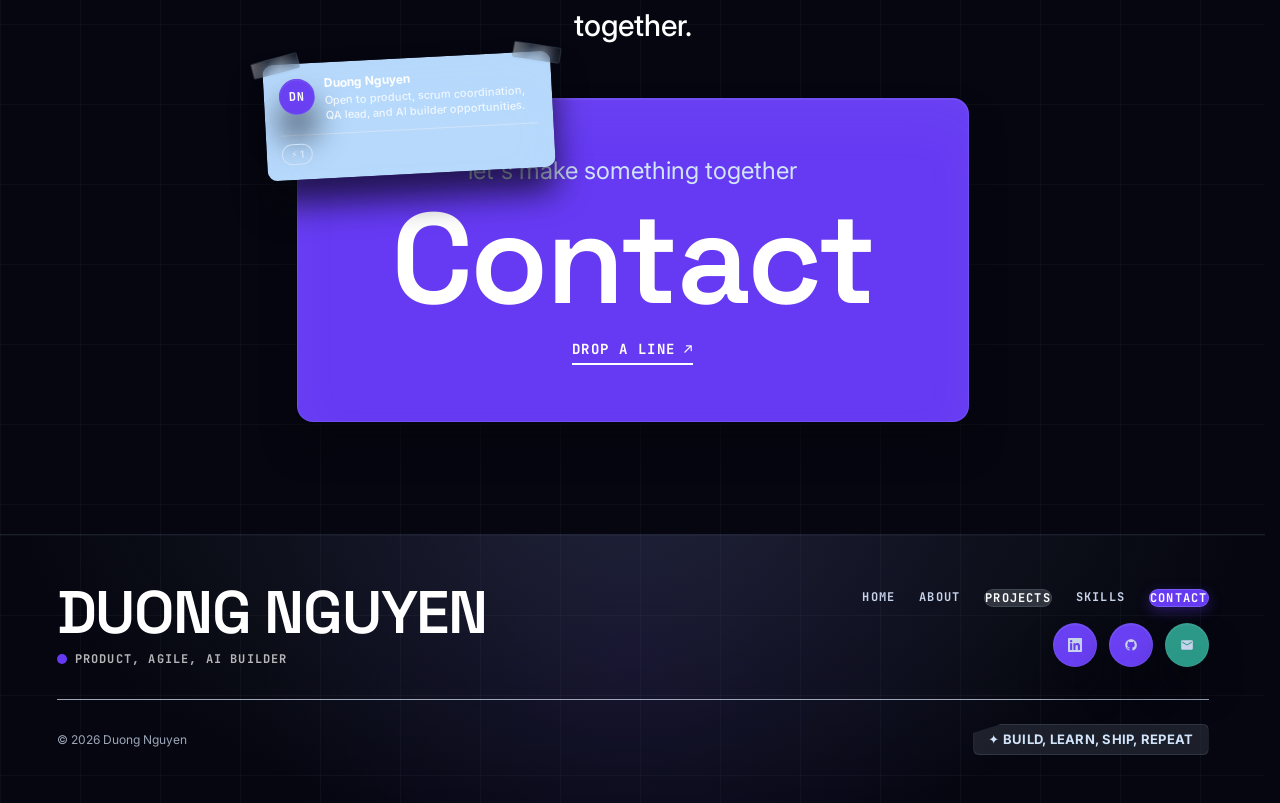
==== commit 573af0ea: "feat: add View Project button to ADHD card on homepage" ====
--- a/index.html
+++ b/index.html
@@ -420,7 +420,7 @@
 
           <div class="mt-6">
             <p data-pf-block="bio.body" class="ca-hand mx-auto max-w-3xl text-2xl font-medium leading-[1.3] text-[var(--ca-ink)] sm:text-3xl lg:text-4xl">
-              <span data-i18n="about.bio">I started in Game QA where I developed an obsessive eye for edge cases and release stability. Moving into Scrum Master and Producer roles taught me how to unblock cross-functional teams and maintain delivery cadence. Today, I combine that execution discipline with a Founder mindset: proactively building AI-assisted products, defining clear PRDs, and bridging the gap between business vision and engineering reality.</span>
+              <span data-i18n="about.bio">I started in Game QA where I developed an obsessive eye for edge cases and release stability. Moving into Project Coordinator and Producer roles taught me how to unblock cross-functional teams and maintain delivery cadence. Today, I combine that execution discipline with a Founder mindset: proactively building AI-assisted products, defining clear PRDs, and bridging the gap between business vision and engineering reality.</span>
             </p>
           </div>
 
@@ -507,7 +507,7 @@
               <!-- Step 3 -->
               <div class="rounded border border-[var(--ca-ink)]/20 p-3 bg-[#faf9f5]">
                 <div class="ca-mono text-[10px] font-bold text-[var(--ca-green)] uppercase">03 // CADENCE</div>
-                <div class="font-bold text-sm text-[var(--ca-ink)] mt-1" data-i18n="career.step3">Scrum Master</div>
+                <div class="font-bold text-sm text-[var(--ca-ink)] mt-1" data-i18n="career.step3">Project Coordinator (2025–Present)</div>
                 <div class="text-xs text-[var(--ca-ink)]/75 mt-1 leading-snug" data-i18n="career.desc3">Sprint velocity, team facilitation &amp; unblocking bottlenecks</div>
               </div>
               <!-- Step 4 -->
@@ -628,6 +628,10 @@
                 <div class="flex items-center gap-3">
                   <a class="ca-mono inline-flex items-center gap-1.5 border border-white bg-white px-3.5 py-1.5 text-xs font-bold uppercase tracking-wider text-[var(--ca-ink)] shadow-[2px_2px_0_rgba(25,21,16,0.3)] transition-transform duration-200 hover:-translate-y-0.5" href="case-study.html?id=adhd">
                     <span data-i18n="work.viewCase">View Case Study</span>
+                    <span aria-hidden="true">↗</span>
+                  </a>
+                  <a class="ca-mono inline-flex items-center gap-1.5 border border-white bg-transparent px-3.5 py-1.5 text-xs font-bold uppercase tracking-wider text-white shadow-[2px_2px_0_rgba(25,21,16,0.3)] transition-transform duration-200 hover:-translate-y-0.5" href="adhd-portfolio.html">
+                    <span>View Project</span>
                     <span aria-hidden="true">↗</span>
                   </a>
                 </div>
@@ -1063,7 +1067,7 @@
               <div class="flex-1">
                 <p class="text-xs font-bold leading-none text-[var(--ca-ink)]">Duong Nguyen</p>
                 <p class="mt-1 text-[11px] leading-snug text-[var(--ca-ink)]/80 font-medium" data-i18n="contact.comment">
-                  Open to product, scrum coordination, QA lead, and AI builder opportunities.
+                  Open to product, project coordination, QA lead, and AI builder opportunities.
                 </p>
               </div>
             </div>
